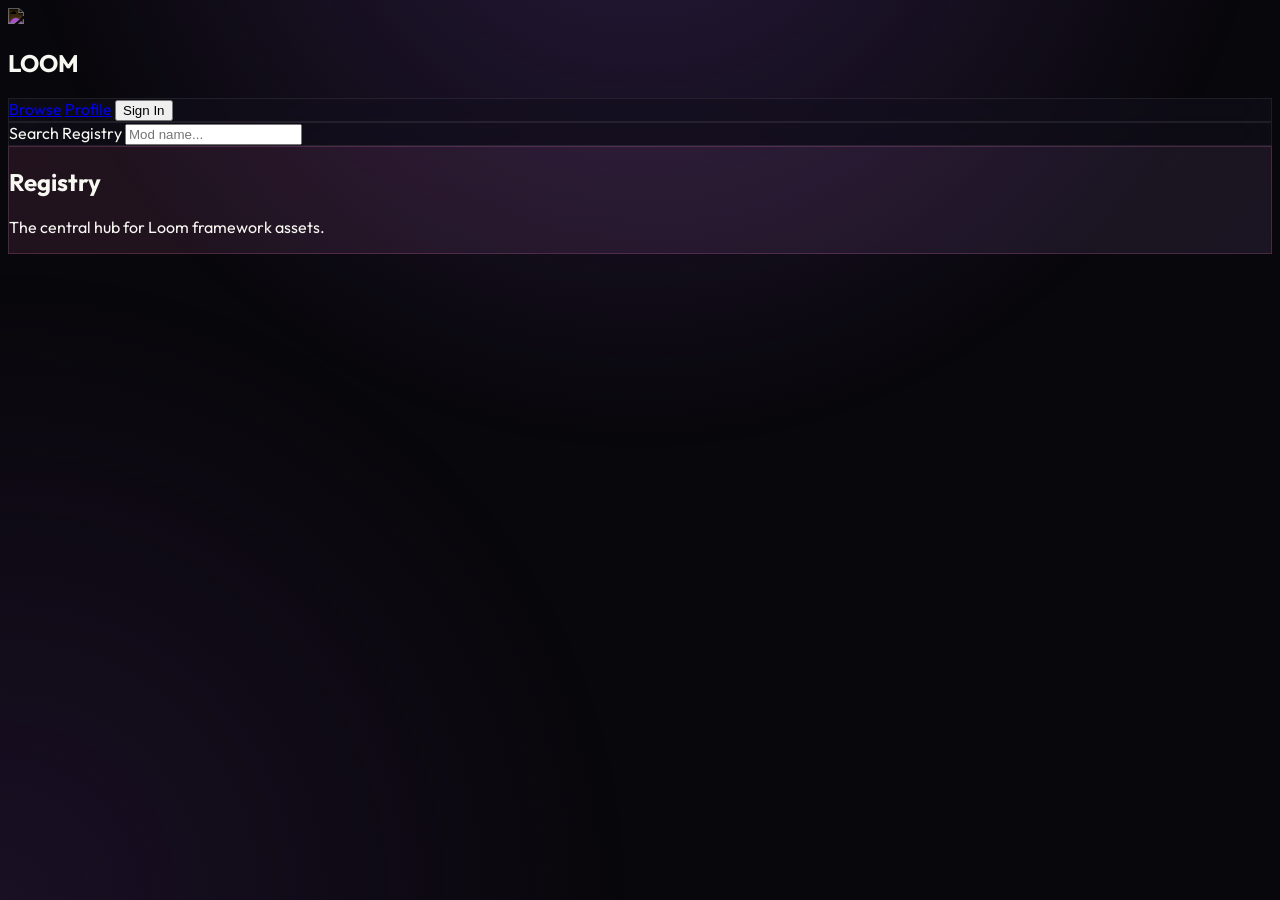
==== index.html @ d866e9ec "Add files via upload" ====
<!DOCTYPE html>
<html lang="en">
<head>
    <meta charset="UTF-8">
    <meta name="viewport" content="width=device-width, initial-scale=1.0">
    <title>Loom | Ultra Registry</title>
    <script src="https://cdn.tailwindcss.com"></script>
    <link rel="stylesheet" href="https://cdnjs.cloudflare.com/ajax/libs/font-awesome/6.4.0/css/all.min.css">
    <link href="https://fonts.googleapis.com/css2?family=Outfit:wght@300;400;600;800&display=swap" rel="stylesheet">
    <style>
        :root { --bg: #08070b; --surface: #121019; --accent: #ff79c6; }
        body { background-color: var(--bg); color: #f8f8f2; font-family: 'Outfit', sans-serif; }
        .mesh-bg { position: fixed; inset: 0; background: radial-gradient(circle at 50% -20%, #2a1b3d 0%, transparent 50%), radial-gradient(circle at 0% 100%, #1a1025 0%, transparent 40%); z-index: -1; }
        .ultra-glass { background: rgba(18, 16, 25, 0.6); backdrop-filter: blur(20px) saturate(180%); border: 1px solid rgba(255, 255, 255, 0.08); }
        .hero-gradient { background: linear-gradient(135deg, rgba(255, 121, 198, 0.1) 0%, rgba(189, 147, 249, 0.1) 100%); border: 1px solid rgba(255, 121, 198, 0.2); }
        .mod-card-ultra { background: var(--surface); border-radius: 24px; transition: 0.4s cubic-bezier(0.175, 0.885, 0.32, 1.275); border: 1px solid rgba(255, 255, 255, 0.05); }
        .mod-card-ultra:hover { transform: translateY(-8px); border-color: var(--accent); box-shadow: 0 20px 40px rgba(0,0,0,0.4), 0 0 20px rgba(255, 121, 198, 0.1); }
        #auth-overlay { display: none; position: fixed; inset: 0; background: rgba(0,0,0,0.8); z-index: 1000; align-items: center; justify-content: center; backdrop-filter: blur(8px); }
    </style>
</head>
<body class="p-8">
    <div class="mesh-bg"></div>

    <div id="auth-overlay">
        <div class="ultra-glass p-10 rounded-[40px] w-full max-w-md border border-white/10">
            <h2 id="auth-title" class="text-3xl font-black mb-6 tracking-tighter uppercase">Loom Sign In</h2>
            <div class="space-y-4">
                <div id="signup-only-fields" style="display: none;">
                    <input type="text" id="auth-user" placeholder="Unique Username" class="w-full bg-black/40 border border-white/10 rounded-2xl py-4 px-6 text-sm mb-4">
                    <div class="flex gap-2 mb-4">
                        <button onclick="window.currentRole='Consumer'" class="flex-1 py-3 rounded-xl text-[10px] font-black uppercase border border-white/10">Consumer</button>
                        <button onclick="window.currentRole='Creator'" class="flex-1 py-3 rounded-xl text-[10px] font-black uppercase border border-white/10">Creator</button>
                    </div>
                </div>
                <input type="email" id="auth-email" placeholder="Email" class="w-full bg-black/40 border border-white/10 rounded-2xl py-4 px-6 text-sm">
                <input type="password" id="auth-pass" placeholder="Password" class="w-full bg-black/40 border border-white/10 rounded-2xl py-4 px-6 text-sm">
                <button id="auth-submit" class="w-full bg-white text-black font-black py-4 rounded-2xl hover:bg-pink-400 transition uppercase">Continue</button>
            </div>
            <button id="auth-toggle" class="text-[10px] font-black text-pink-500 uppercase mt-4">Create Account</button>
        </div>
    </div>

    <div class="max-w-[1600px] mx-auto">
        <nav class="flex justify-between items-center mb-12">
            <div class="flex items-center gap-4">
                <div class="w-12 h-12 bg-white rounded-2xl flex items-center justify-center rotate-3"><img src="https://geode-sdk.org/logo.png" class="w-8 h-8" style="filter: invert(1);"></div>
                <h1 class="text-3xl font-black tracking-tighter uppercase">LOOM</h1>
            </div>
            <div class="ultra-glass rounded-full px-6 py-3 flex items-center gap-6 border border-white/10">
                <a href="index.html" class="text-xs font-black hover:text-pink-400 uppercase">Browse</a>
                <a href="profile.html" id="profile-link" class="hidden text-xs font-black hover:text-pink-400 uppercase">Profile</a>
                <button onclick="openAuth()" id="signin-btn" class="bg-white text-black px-5 py-1.5 rounded-full text-xs font-black uppercase">Sign In</button>
            </div>
        </nav>

        <div class="grid grid-cols-1 lg:grid-cols-[320px_1fr] gap-10">
            <aside class="space-y-8">
                <div class="ultra-glass rounded-[32px] p-8">
                    <label class="text-[10px] font-black text-gray-500 mb-2 block uppercase tracking-widest">Search Registry</label>
                    <input type="text" id="search-input" placeholder="Mod name..." class="w-full bg-black/40 border border-white/10 rounded-2xl py-4 px-4 text-sm text-white">
                </div>
            </aside>

            <main class="space-y-8">
                <div class="hero-gradient rounded-[40px] p-10 border border-white/10">
                    <h2 class="text-5xl font-black mb-2 tracking-tighter uppercase">Registry</h2>
                    <p class="text-gray-400">The central hub for Loom framework assets.</p>
                </div>
                <div id="assets-grid" class="grid grid-cols-1 xl:grid-cols-2 gap-6"></div>
            </main>
        </div>
    </div>

    <script type="module">
        import { initializeApp } from "https://www.gstatic.com/firebasejs/10.8.0/firebase-app.js";
        import { getAuth, signInWithEmailAndPassword, createUserWithEmailAndPassword, onAuthStateChanged, signOut, updateProfile } from "https://www.gstatic.com/firebasejs/10.8.0/firebase-auth.js";
        import { getFirestore, doc, getDoc, setDoc, collection, query, orderBy, onSnapshot, deleteDoc } from "https://www.gstatic.com/firebasejs/10.8.0/firebase-firestore.js";

        // At the top of your script tag, inside the module:
window.openAuth = () => {
    console.log("Attempting to open modal...");
    const overlay = document.getElementById('auth-overlay');
    if (overlay) {
        overlay.style.display = 'flex';
    } else {
        console.error("Could not find auth-overlay element!");
    }
};
        const firebaseConfig = { 
    apiKey: "AIzaSyClmE36o3vkujTdpSS84gBf-0DQIVlWrPQ", 
    authDomain: "loom-ef2c8.firebaseapp.com", projectId: "loom-ef2c8", storageBucket: "loom-ef2c8.firebasestorage.app", messagingSenderId: "774949013487", appId: "1:774949013487:web:cf464b6b9db7d93cd7981a" };
        const app = initializeApp(firebaseConfig);
        const auth = getAuth(app);
        const db = getFirestore(app);

        // UI Handlers
        onAuthStateChanged(auth, (user) => {
            if (user) {
                document.getElementById('signin-btn').style.display = 'none';
                document.getElementById('profile-link').classList.remove('hidden');
            }
        });

        document.getElementById('signin-btn').onclick = () => document.getElementById('auth-overlay').style.display = 'flex';

        // Load Assets
        const assetsGrid = document.getElementById('assets-grid');
        onSnapshot(query(collection(db, "assets"), orderBy("createdAt", "desc")), (snap) => {
            assetsGrid.innerHTML = '';
            snap.forEach((d) => {
                const a = d.data();
                const isOwner = auth.currentUser && (a.creatorId === auth.currentUser.uid);
                assetsGrid.innerHTML += `
                    <div class="mod-card-ultra p-6 flex flex-col h-full cursor-pointer" onclick="location.href='asset.html?id=${d.id}'">
                        <div class="flex justify-between items-start mb-6">
                            <div class="w-16 h-16 bg-gradient-to-br from-pink-500 to-indigo-600 rounded-2xl flex items-center justify-center"><i class="fas fa-cube text-2xl text-white"></i></div>
                            <div class="text-right">
                                <span class="block text-xs font-mono text-pink-400 font-bold uppercase">${a.version}</span>
                                <span class="text-[8px] text-gray-600 font-black uppercase tracking-tighter">${a.tag}</span>
                            </div>
                        </div>
                        <h3 class="text-xl font-extrabold mb-2 uppercase">${a.name}</h3>
                        <p class="text-sm text-gray-400 flex-grow italic line-clamp-2">${a.description}</p>
                        <div class="mt-8 pt-6 border-t border-white/5 flex justify-between items-center">
                            <span class="text-[10px] font-black text-gray-500 hover:text-pink-400 transition uppercase cursor-pointer" 
                                  onclick="event.stopPropagation(); location.href='profile.html?id=${a.creatorId}'">
                                By ${a.creatorName}
                            </span>
                            <div class="flex items-center gap-3">
                                <span class="text-[9px] text-gray-700 font-bold"><i class="fas fa-download mr-1"></i>${a.downloads || 0}</span>
                                ${isOwner ? `<button onclick="event.stopPropagation(); window.deleteAsset('${d.id}')" class="text-red-500 text-xs"><i class="fas fa-trash"></i></button>` : ''}
                            </div>
                        </div>
                    </div>`;
            });
        });

        window.deleteAsset = async (id) => { if(confirm("Delete asset?")) await deleteDoc(doc(db, "assets", id)); };
    </script>
</body>
</html>
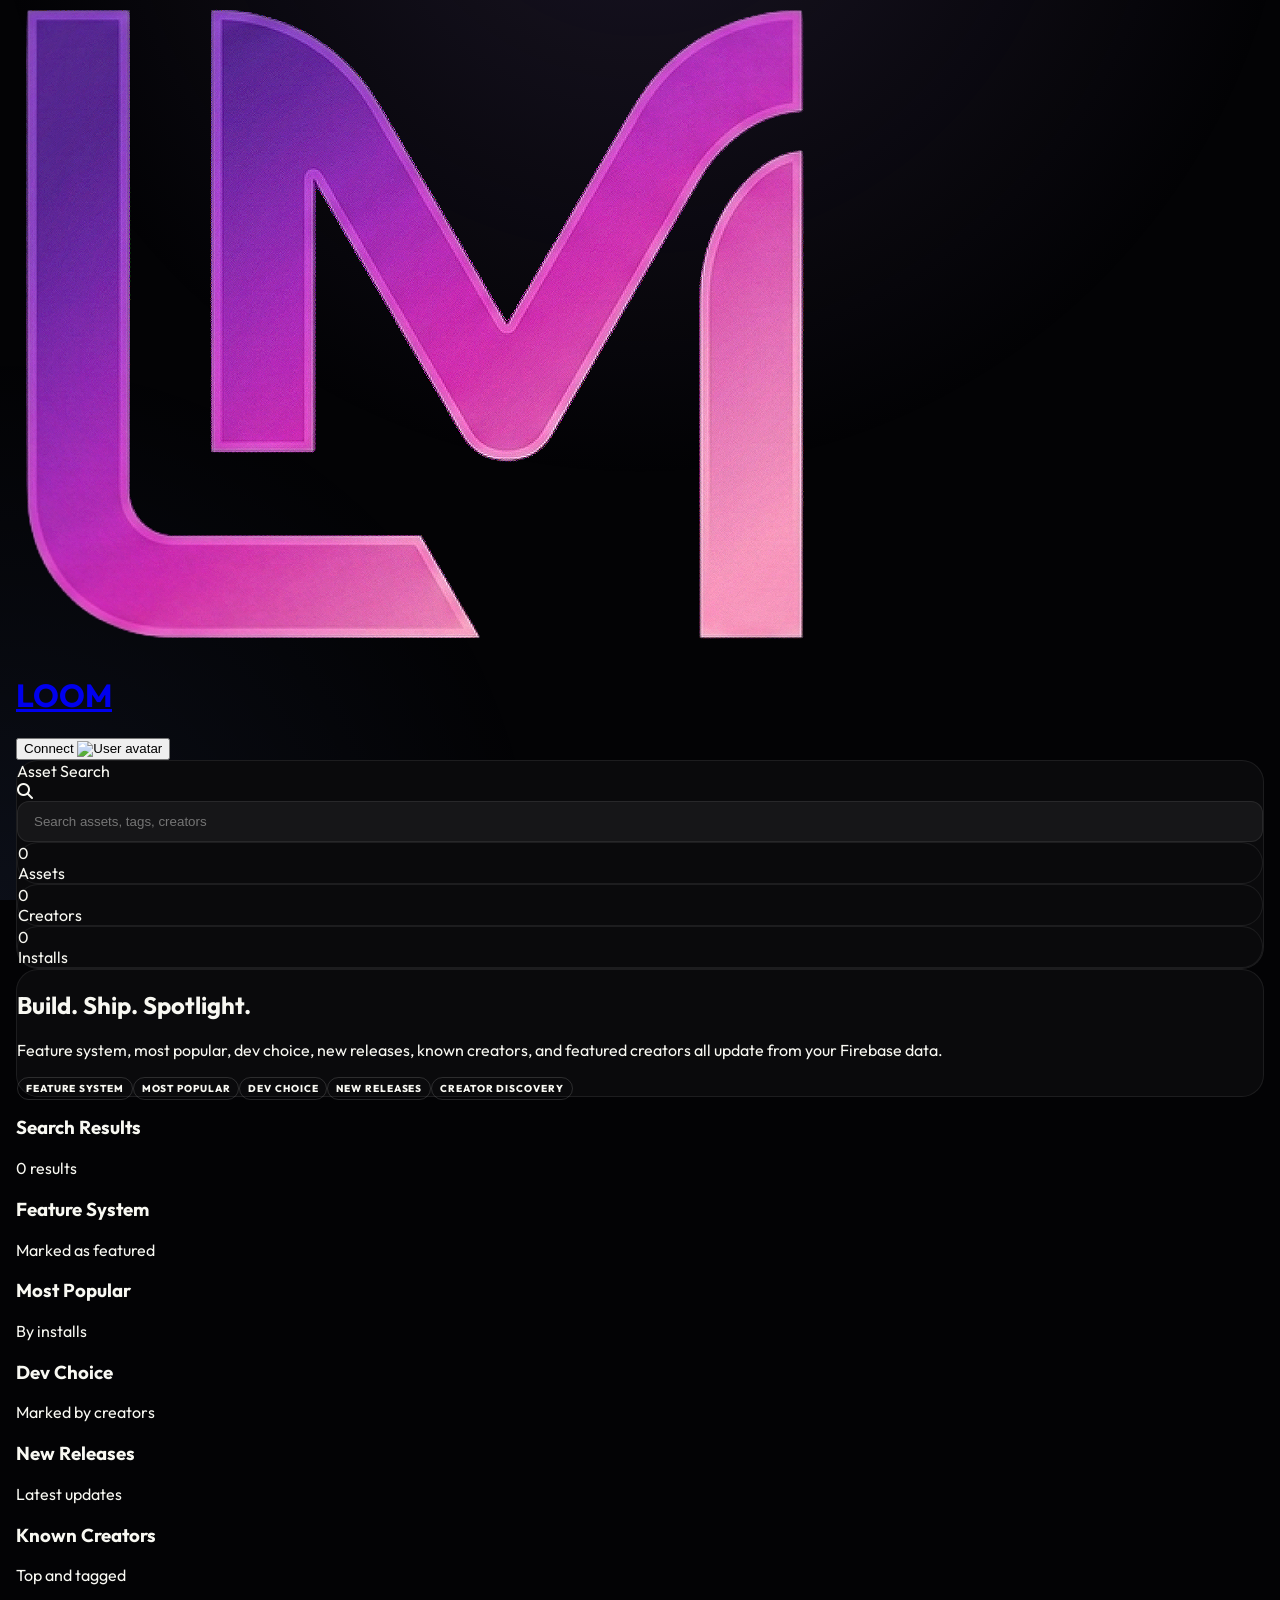
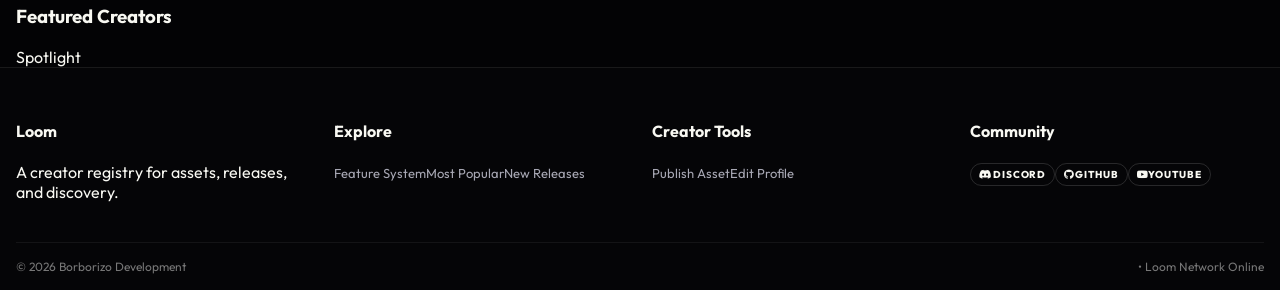
==== commit 4728ba60: "Add files via upload" ====
--- a/index.html
+++ b/index.html
@@ -8,134 +8,843 @@
     <link rel="stylesheet" href="https://cdnjs.cloudflare.com/ajax/libs/font-awesome/6.4.0/css/all.min.css">
     <link href="https://fonts.googleapis.com/css2?family=Outfit:wght@300;400;600;800&display=swap" rel="stylesheet">
     <style>
-        :root { --bg: #08070b; --surface: #121019; --accent: #ff79c6; }
-        body { background-color: var(--bg); color: #f8f8f2; font-family: 'Outfit', sans-serif; }
-        .mesh-bg { position: fixed; inset: 0; background: radial-gradient(circle at 50% -20%, #2a1b3d 0%, transparent 50%), radial-gradient(circle at 0% 100%, #1a1025 0%, transparent 40%); z-index: -1; }
-        .ultra-glass { background: rgba(18, 16, 25, 0.6); backdrop-filter: blur(20px) saturate(180%); border: 1px solid rgba(255, 255, 255, 0.08); }
-        .hero-gradient { background: linear-gradient(135deg, rgba(255, 121, 198, 0.1) 0%, rgba(189, 147, 249, 0.1) 100%); border: 1px solid rgba(255, 121, 198, 0.2); }
-        .mod-card-ultra { background: var(--surface); border-radius: 24px; transition: 0.4s cubic-bezier(0.175, 0.885, 0.32, 1.275); border: 1px solid rgba(255, 255, 255, 0.05); }
-        .mod-card-ultra:hover { transform: translateY(-8px); border-color: var(--accent); box-shadow: 0 20px 40px rgba(0,0,0,0.4), 0 0 20px rgba(255, 121, 198, 0.1); }
-        #auth-overlay { display: none; position: fixed; inset: 0; background: rgba(0,0,0,0.8); z-index: 1000; align-items: center; justify-content: center; backdrop-filter: blur(8px); }
+        :root { --bg:#030305; --surface:#0a0a0c; --border:rgba(255,255,255,.08); --accent:#ff79c6; }
+        * { box-sizing:border-box; }
+        body { margin:0; background:var(--bg); color:#f8f8f2; font-family:"Outfit",sans-serif; min-height:100vh; display:flex; flex-direction:column; }
+        .mesh-bg { position:fixed; inset:0; background:radial-gradient(circle at 50% -20%, #1a1525 0%, transparent 52%), radial-gradient(circle at 0% 100%, rgba(122,162,255,.08) 0%, transparent 35%); z-index:-1; }
+        .site-wrap { width:min(1600px, calc(100% - 2rem)); margin:0 auto; }
+        .surface { border:1px solid var(--border); border-radius:22px; background:var(--surface); }
+        .chip { border:1px solid rgba(255,255,255,.14); border-radius:999px; padding:4px 8px; font-size:10px; font-weight:800; text-transform:uppercase; letter-spacing:.09em; }
+        .asset-card { border:1px solid var(--border); border-radius:20px; background:var(--surface); transition:.25s; }
+        .asset-card:hover { transform:translateY(-4px); border-color:rgba(255,121,198,.35); }
+        .creator-card { border:1px solid var(--border); border-radius:20px; background:linear-gradient(160deg, rgba(255,255,255,.03), rgba(255,121,198,.04)); transition:.2s; }
+        .creator-card:hover { border-color:rgba(255,121,198,.35); }
+        .field { width:100%; background:rgba(255,255,255,.05); border:1px solid var(--border); color:white; padding:.75rem 1rem; border-radius:12px; outline:none; }
+        .field:focus { border-color:var(--accent); }
+        .menu-dropdown { display:block; position:absolute; top:calc(100% + .75rem); right:0; width:320px; background:rgba(10,12,20,.95); backdrop-filter:blur(18px); border:1px solid var(--border); border-radius:20px; overflow:hidden; box-shadow:0 20px 40px rgba(0,0,0,.6); transform:translateY(-10px); opacity:0; pointer-events:none; transition:.2s; z-index:50; }
+        .menu-dropdown.active { transform:translateY(0); opacity:1; pointer-events:auto; }
+        .profile-banner { height:90px; background:linear-gradient(135deg, #ff79c6, #7aa2ff); background-size:cover; background-position:center; position:relative; }
+        .profile-avatar { width:70px; height:70px; border-radius:50%; border:4px solid #050507; position:absolute; bottom:-35px; left:20px; object-fit:cover; }
+        #auth-modal { display:none; position:fixed; inset:0; background:rgba(0,0,0,.8); backdrop-filter:blur(10px); z-index:1000; align-items:center; justify-content:center; padding:1rem; }
+        #auth-modal.open { display:flex; }
+        .auth-card { background:#0a0a0c; border:1px solid var(--border); width:100%; max-width:400px; border-radius:26px; padding:2rem; position:relative; }
+        .site-footer { margin-top:auto; border-top:1px solid rgba(255,255,255,.08); background:#050507; }
+        .footer-grid { width:min(1600px, calc(100% - 2rem)); margin:0 auto; padding:2rem 0 1.5rem; display:grid; grid-template-columns:repeat(auto-fit,minmax(220px,1fr)); gap:1.5rem; }
+        .footer-bottom { width:min(1600px, calc(100% - 2rem)); margin:0 auto; padding:1rem 0; border-top:1px solid rgba(255,255,255,.06); display:flex; gap:.75rem; flex-wrap:wrap; justify-content:space-between; font-size:12px; color:#777; }
+        .footer-link { color:#a7a7b3; text-decoration:none; font-size:13px; }
+        .footer-link:hover { color:#fff; }
     </style>
 </head>
-<body class="p-8">
+<body>
     <div class="mesh-bg"></div>
 
-    <div id="auth-overlay">
-        <div class="ultra-glass p-10 rounded-[40px] w-full max-w-md border border-white/10">
-            <h2 id="auth-title" class="text-3xl font-black mb-6 tracking-tighter uppercase">Loom Sign In</h2>
+    <div id="auth-modal" aria-hidden="true">
+        <div class="auth-card">
+            <button id="auth-close" class="absolute top-6 right-6 text-gray-500 hover:text-white" type="button"><i class="fas fa-times"></i></button>
+            <h2 id="auth-title" class="text-2xl font-black italic mb-2">WELCOME BACK</h2>
+            <p id="auth-subtitle" class="text-gray-400 text-sm mb-8">Enter your details to access Loom.</p>
             <div class="space-y-4">
-                <div id="signup-only-fields" style="display: none;">
-                    <input type="text" id="auth-user" placeholder="Unique Username" class="w-full bg-black/40 border border-white/10 rounded-2xl py-4 px-6 text-sm mb-4">
-                    <div class="flex gap-2 mb-4">
-                        <button onclick="window.currentRole='Consumer'" class="flex-1 py-3 rounded-xl text-[10px] font-black uppercase border border-white/10">Consumer</button>
-                        <button onclick="window.currentRole='Creator'" class="flex-1 py-3 rounded-xl text-[10px] font-black uppercase border border-white/10">Creator</button>
-                    </div>
-                </div>
-                <input type="email" id="auth-email" placeholder="Email" class="w-full bg-black/40 border border-white/10 rounded-2xl py-4 px-6 text-sm">
-                <input type="password" id="auth-pass" placeholder="Password" class="w-full bg-black/40 border border-white/10 rounded-2xl py-4 px-6 text-sm">
-                <button id="auth-submit" class="w-full bg-white text-black font-black py-4 rounded-2xl hover:bg-pink-400 transition uppercase">Continue</button>
+                <input type="email" id="auth-email" class="field" placeholder="Email Address" autocomplete="email">
+                <div id="auth-username-wrap" class="hidden"><input type="text" id="auth-username" class="field" placeholder="Username (letters, numbers, . _ -)"></div>
+                <input type="password" id="auth-pass" class="field" placeholder="Password" autocomplete="current-password">
+                <button id="auth-submit" class="w-full bg-white text-black font-bold py-3 rounded-xl hover:bg-pink-500 hover:text-white transition-all" type="button">Sign In</button>
+                <p class="text-center text-xs text-gray-500 mt-4"><span id="auth-switch-text">Don't have an account?</span> <button id="auth-switch-btn" class="text-pink-500 font-bold ml-1" type="button">Sign Up</button></p>
             </div>
-            <button id="auth-toggle" class="text-[10px] font-black text-pink-500 uppercase mt-4">Create Account</button>
         </div>
     </div>
 
-    <div class="max-w-[1600px] mx-auto">
-        <nav class="flex justify-between items-center mb-12">
-            <div class="flex items-center gap-4">
-                <div class="w-12 h-12 bg-white rounded-2xl flex items-center justify-center rotate-3"><img src="https://geode-sdk.org/logo.png" class="w-8 h-8" style="filter: invert(1);"></div>
-                <h1 class="text-3xl font-black tracking-tighter uppercase">LOOM</h1>
+    <header class="site-wrap py-6 flex justify-between items-center gap-4 relative">
+        <a href="index.html" class="inline-flex items-center gap-4 text-inherit no-underline">
+            <img src="logo.png" class="w-8 h-8 object-contain" alt="Loom">
+            <h1 class="text-xl font-extrabold tracking-tighter uppercase italic">LOOM</h1>
+        </a>
+        <div class="relative">
+            <button id="user-trigger" class="bg-white/5 border border-white/10 rounded-full px-4 py-1.5 inline-flex items-center gap-3">
+                <span id="nav-user-name" class="text-sm font-bold">Connect</span>
+                <img id="nav-avatar" src="https://api.dicebear.com/7.x/identicon/svg?seed=guest" class="w-9 h-9 rounded-full border border-white/10 object-cover" alt="User avatar">
+            </button>
+            <div id="user-menu" class="menu-dropdown">
+                <div id="menu-banner" class="profile-banner"><img id="menu-avatar" src="https://api.dicebear.com/7.x/identicon/svg?seed=guest" class="profile-avatar" alt="Menu avatar"></div>
+                <div class="pt-10 px-5 pb-4 border-b border-white/5">
+                    <h4 id="menu-username" class="text-lg font-black lowercase">guest</h4>
+                    <p id="menu-email" class="text-xs text-gray-400">Login Required</p>
+                </div>
+                <div>
+                    <a class="block px-4 py-3 hover:bg-white/5" href="profile.html"><i class="fas fa-user-edit text-blue-400 mr-2"></i>Edit Profile</a>
+                    <a class="block px-4 py-3 hover:bg-white/5" href="upload.html"><i class="fas fa-upload text-pink-400 mr-2"></i>Publish Asset</a>
+                    <button class="block w-full text-left px-4 py-3 hover:bg-white/5" id="logout-btn" type="button"><i class="fas fa-sign-out-alt text-red-500 mr-2"></i><span class="text-red-500">Sign Out</span></button>
+                </div>
             </div>
-            <div class="ultra-glass rounded-full px-6 py-3 flex items-center gap-6 border border-white/10">
-                <a href="index.html" class="text-xs font-black hover:text-pink-400 uppercase">Browse</a>
-                <a href="profile.html" id="profile-link" class="hidden text-xs font-black hover:text-pink-400 uppercase">Profile</a>
-                <button onclick="openAuth()" id="signin-btn" class="bg-white text-black px-5 py-1.5 rounded-full text-xs font-black uppercase">Sign In</button>
-            </div>
-        </nav>
-
-        <div class="grid grid-cols-1 lg:grid-cols-[320px_1fr] gap-10">
-            <aside class="space-y-8">
-                <div class="ultra-glass rounded-[32px] p-8">
-                    <label class="text-[10px] font-black text-gray-500 mb-2 block uppercase tracking-widest">Search Registry</label>
-                    <input type="text" id="search-input" placeholder="Mod name..." class="w-full bg-black/40 border border-white/10 rounded-2xl py-4 px-4 text-sm text-white">
+        </div>
+    </header>
+
+    <main class="site-wrap pb-12 space-y-8">
+        <section class="grid grid-cols-1 xl:grid-cols-[320px_1fr] gap-6">
+            <aside class="surface p-4 space-y-4 h-fit">
+                <label for="search-input" class="text-xs uppercase tracking-[0.2em] text-gray-500 font-black">Asset Search</label>
+                <div class="relative">
+                    <i class="fas fa-search absolute left-4 top-1/2 -translate-y-1/2 text-gray-500 text-xs"></i>
+                    <input id="search-input" class="field pl-10" placeholder="Search assets, tags, creators">
+                </div>
+                <div class="grid grid-cols-3 gap-2">
+                    <div class="surface p-2 text-center"><div id="metric-assets" class="text-lg font-black">0</div><div class="text-[9px] uppercase text-gray-500 font-bold">Assets</div></div>
+                    <div class="surface p-2 text-center"><div id="metric-creators" class="text-lg font-black">0</div><div class="text-[9px] uppercase text-gray-500 font-bold">Creators</div></div>
+                    <div class="surface p-2 text-center"><div id="metric-downloads" class="text-lg font-black">0</div><div class="text-[9px] uppercase text-gray-500 font-bold">Installs</div></div>
                 </div>
             </aside>
-
-            <main class="space-y-8">
-                <div class="hero-gradient rounded-[40px] p-10 border border-white/10">
-                    <h2 class="text-5xl font-black mb-2 tracking-tighter uppercase">Registry</h2>
-                    <p class="text-gray-400">The central hub for Loom framework assets.</p>
+            <article class="surface p-8 border-pink-500/20 bg-gradient-to-br from-pink-500/10 to-transparent rounded-[28px]">
+                <h2 class="text-4xl md:text-6xl font-black italic mb-3">Build. Ship. Spotlight.</h2>
+                <p class="text-gray-300 max-w-3xl">Feature system, most popular, dev choice, new releases, known creators, and featured creators all update from your Firebase data.</p>
+                <div class="flex flex-wrap gap-2 mt-4">
+                    <span class="chip">Feature System</span><span class="chip">Most Popular</span><span class="chip">Dev Choice</span><span class="chip">New Releases</span><span class="chip">Creator Discovery</span>
                 </div>
-                <div id="assets-grid" class="grid grid-cols-1 xl:grid-cols-2 gap-6"></div>
-            </main>
+            </article>
+        </section>
+
+        <section id="search-section" class="hidden">
+            <div class="flex items-center justify-between mb-3">
+                <h3 class="text-lg md:text-xl font-black uppercase tracking-[0.14em]">Search Results</h3>
+                <span id="search-count" class="text-xs text-gray-500 uppercase tracking-[0.12em]">0 results</span>
+            </div>
+            <div id="search-grid" class="grid grid-cols-1 md:grid-cols-2 xl:grid-cols-3 gap-5"></div>
+        </section>
+
+        <div id="curated-wrap" class="space-y-8">
+            <section><div class="flex items-center justify-between mb-3"><h3 class="text-lg md:text-xl font-black uppercase tracking-[0.14em]">Feature System</h3><span class="text-xs text-gray-500 uppercase">Marked as featured</span></div><div id="featured-grid" class="grid grid-cols-1 md:grid-cols-2 xl:grid-cols-3 gap-5"></div></section>
+            <section><div class="flex items-center justify-between mb-3"><h3 class="text-lg md:text-xl font-black uppercase tracking-[0.14em]">Most Popular</h3><span class="text-xs text-gray-500 uppercase">By installs</span></div><div id="popular-grid" class="grid grid-cols-1 md:grid-cols-2 xl:grid-cols-3 gap-5"></div></section>
+            <section><div class="flex items-center justify-between mb-3"><h3 class="text-lg md:text-xl font-black uppercase tracking-[0.14em]">Dev Choice</h3><span class="text-xs text-gray-500 uppercase">Marked by creators</span></div><div id="devchoice-grid" class="grid grid-cols-1 md:grid-cols-2 xl:grid-cols-3 gap-5"></div></section>
+            <section><div class="flex items-center justify-between mb-3"><h3 class="text-lg md:text-xl font-black uppercase tracking-[0.14em]">New Releases</h3><span class="text-xs text-gray-500 uppercase">Latest updates</span></div><div id="newrelease-grid" class="grid grid-cols-1 md:grid-cols-2 xl:grid-cols-3 gap-5"></div></section>
+            <section class="grid grid-cols-1 xl:grid-cols-2 gap-6">
+                <article><div class="flex items-center justify-between mb-3"><h3 class="text-lg md:text-xl font-black uppercase tracking-[0.14em]">Known Creators</h3><span class="text-xs text-gray-500 uppercase">Top and tagged</span></div><div id="known-creators-grid" class="grid grid-cols-1 md:grid-cols-2 gap-4"></div></article>
+                <article><div class="flex items-center justify-between mb-3"><h3 class="text-lg md:text-xl font-black uppercase tracking-[0.14em]">Featured Creators</h3><span class="text-xs text-gray-500 uppercase">Spotlight</span></div><div id="featured-creators-grid" class="grid grid-cols-1 md:grid-cols-2 gap-4"></div></article>
+            </section>
         </div>
-    </div>
+    </main>
+
+    <footer class="site-footer">
+        <div class="footer-grid">
+            <article><h4 class="font-black uppercase tracking-[0.12em] text-sm">Loom</h4><p class="text-sm text-gray-400 mt-3">A creator registry for assets, releases, and discovery.</p></article>
+            <article><h4 class="font-black uppercase tracking-[0.12em] text-sm">Explore</h4><div class="mt-3 space-y-2"><a class="footer-link" href="#featured-grid">Feature System</a><a class="footer-link" href="#popular-grid">Most Popular</a><a class="footer-link" href="#newrelease-grid">New Releases</a></div></article>
+            <article><h4 class="font-black uppercase tracking-[0.12em] text-sm">Creator Tools</h4><div class="mt-3 space-y-2"><a class="footer-link" href="upload.html">Publish Asset</a><a class="footer-link" href="profile.html">Edit Profile</a></div></article>
+            <article><h4 class="font-black uppercase tracking-[0.12em] text-sm">Community</h4><div class="mt-3 flex flex-wrap gap-2"><span class="chip"><i class="fa-brands fa-discord mr-1"></i>Discord</span><span class="chip"><i class="fa-brands fa-github mr-1"></i>GitHub</span><span class="chip"><i class="fa-brands fa-youtube mr-1"></i>YouTube</span></div></article>
+        </div>
+        <div class="footer-bottom"><span>&copy; 2026 Borborizo Development</span><span>&bull; Loom Network Online</span></div>
+    </footer>
 
     <script type="module">
         import { initializeApp } from "https://www.gstatic.com/firebasejs/10.8.0/firebase-app.js";
-        import { getAuth, signInWithEmailAndPassword, createUserWithEmailAndPassword, onAuthStateChanged, signOut, updateProfile } from "https://www.gstatic.com/firebasejs/10.8.0/firebase-auth.js";
-        import { getFirestore, doc, getDoc, setDoc, collection, query, orderBy, onSnapshot, deleteDoc } from "https://www.gstatic.com/firebasejs/10.8.0/firebase-firestore.js";
-
-        // At the top of your script tag, inside the module:
-window.openAuth = () => {
-    console.log("Attempting to open modal...");
-    const overlay = document.getElementById('auth-overlay');
-    if (overlay) {
-        overlay.style.display = 'flex';
-    } else {
-        console.error("Could not find auth-overlay element!");
-    }
-};
-        const firebaseConfig = { 
-    apiKey: "AIzaSyClmE36o3vkujTdpSS84gBf-0DQIVlWrPQ", 
-    authDomain: "loom-ef2c8.firebaseapp.com", projectId: "loom-ef2c8", storageBucket: "loom-ef2c8.firebasestorage.app", messagingSenderId: "774949013487", appId: "1:774949013487:web:cf464b6b9db7d93cd7981a" };
+        import {
+            createUserWithEmailAndPassword,
+            getAuth,
+            onAuthStateChanged,
+            signInWithEmailAndPassword,
+            signOut
+        } from "https://www.gstatic.com/firebasejs/10.8.0/firebase-auth.js";
+        import {
+            collection,
+            doc,
+            getFirestore,
+            getDoc,
+            getDocs,
+            limit,
+            onSnapshot,
+            query,
+            serverTimestamp,
+            setDoc,
+            where
+        } from "https://www.gstatic.com/firebasejs/10.8.0/firebase-firestore.js";
+
+        const firebaseConfig = {
+            apiKey: "AIzaSyClmE36o3vkujTdpSS84gBf-0DQIVlWrPQ",
+            authDomain: "loom-ef2c8.firebaseapp.com",
+            projectId: "loom-ef2c8",
+            storageBucket: "loom-ef2c8.firebasestorage.app",
+            messagingSenderId: "774949013487",
+            appId: "1:774949013487:web:cf464b6b9db7d93cd7981a"
+        };
+
         const app = initializeApp(firebaseConfig);
         const auth = getAuth(app);
         const db = getFirestore(app);
 
-        // UI Handlers
-        onAuthStateChanged(auth, (user) => {
-            if (user) {
-                document.getElementById('signin-btn').style.display = 'none';
-                document.getElementById('profile-link').classList.remove('hidden');
-            }
-        });
-
-        document.getElementById('signin-btn').onclick = () => document.getElementById('auth-overlay').style.display = 'flex';
-
-        // Load Assets
-        const assetsGrid = document.getElementById('assets-grid');
-        onSnapshot(query(collection(db, "assets"), orderBy("createdAt", "desc")), (snap) => {
-            assetsGrid.innerHTML = '';
-            snap.forEach((d) => {
-                const a = d.data();
-                const isOwner = auth.currentUser && (a.creatorId === auth.currentUser.uid);
-                assetsGrid.innerHTML += `
-                    <div class="mod-card-ultra p-6 flex flex-col h-full cursor-pointer" onclick="location.href='asset.html?id=${d.id}'">
-                        <div class="flex justify-between items-start mb-6">
-                            <div class="w-16 h-16 bg-gradient-to-br from-pink-500 to-indigo-600 rounded-2xl flex items-center justify-center"><i class="fas fa-cube text-2xl text-white"></i></div>
-                            <div class="text-right">
-                                <span class="block text-xs font-mono text-pink-400 font-bold uppercase">${a.version}</span>
-                                <span class="text-[8px] text-gray-600 font-black uppercase tracking-tighter">${a.tag}</span>
+        const guestAvatar = "https://api.dicebear.com/7.x/identicon/svg?seed=guest";
+        const guestBanner = "";
+
+        const authModal = document.getElementById("auth-modal");
+        const authCloseBtn = document.getElementById("auth-close");
+        const authTitle = document.getElementById("auth-title");
+        const authSubtitle = document.getElementById("auth-subtitle");
+        const authEmail = document.getElementById("auth-email");
+        const authUsernameWrap = document.getElementById("auth-username-wrap");
+        const authUsername = document.getElementById("auth-username");
+        const authPass = document.getElementById("auth-pass");
+        const authSubmit = document.getElementById("auth-submit");
+        const authSwitchText = document.getElementById("auth-switch-text");
+        const authSwitchBtn = document.getElementById("auth-switch-btn");
+
+        const userTrigger = document.getElementById("user-trigger");
+        const userMenu = document.getElementById("user-menu");
+        const navUserName = document.getElementById("nav-user-name");
+        const navAvatar = document.getElementById("nav-avatar");
+        const menuBanner = document.getElementById("menu-banner");
+        const menuAvatar = document.getElementById("menu-avatar");
+        const menuUsername = document.getElementById("menu-username");
+        const menuEmail = document.getElementById("menu-email");
+        const logoutBtn = document.getElementById("logout-btn");
+
+        const searchInput = document.getElementById("search-input");
+        const searchSection = document.getElementById("search-section");
+        const searchGrid = document.getElementById("search-grid");
+        const searchCount = document.getElementById("search-count");
+        const curatedWrap = document.getElementById("curated-wrap");
+
+        const metricAssets = document.getElementById("metric-assets");
+        const metricCreators = document.getElementById("metric-creators");
+        const metricDownloads = document.getElementById("metric-downloads");
+
+        let authMode = "signin";
+        let activeUser = null;
+        let activeProfile = null;
+        let assets = [];
+        let users = [];
+
+        function escapeHtml(value = "") {
+            return String(value)
+                .replace(/&/g, "&amp;")
+                .replace(/</g, "&lt;")
+                .replace(/>/g, "&gt;")
+                .replace(/"/g, "&quot;")
+                .replace(/'/g, "&#39;");
+        }
+
+        function sanitizeUsername(rawValue = "") {
+            return String(rawValue)
+                .trim()
+                .toLowerCase()
+                .replace(/[^a-z0-9._-]/g, "")
+                .slice(0, 24);
+        }
+
+        function usernameFromEmail(email = "") {
+            return sanitizeUsername(String(email).split("@")[0]) || "user";
+        }
+
+        function validHttpUrl(url = "") {
+            try {
+                const parsed = new URL(url);
+                return parsed.protocol === "http:" || parsed.protocol === "https:";
+            } catch (_) {
+                return false;
+            }
+        }
+
+        function toMillis(value) {
+            if (!value) return 0;
+            if (typeof value.toMillis === "function") return value.toMillis();
+            if (typeof value.seconds === "number") return value.seconds * 1000;
+            if (value instanceof Date) return value.getTime();
+            if (typeof value === "number") return value;
+            return 0;
+        }
+
+        function formatShortDate(millis) {
+            if (!millis) return "n/a";
+            try {
+                return new Date(millis).toLocaleDateString(undefined, {
+                    month: "short",
+                    day: "numeric",
+                    year: "numeric"
+                });
+            } catch (_) {
+                return "n/a";
+            }
+        }
+
+        function normalizeAsset(id, raw = {}) {
+            const creatorName = sanitizeUsername(raw.creatorName || "") || "unknown";
+            const name = String(raw.name || "Untitled");
+            const version = String(raw.version || "v1.0.0");
+            const description = String(raw.description || "");
+            const summary = String(raw.summary || "");
+            const tag = String(raw.tag || "General");
+            const downloads = Number.isFinite(raw.downloads) ? raw.downloads : Number(raw.downloads || 0);
+            const createdMs = toMillis(raw.createdAt);
+            const updatedMs = toMillis(raw.updatedAt) || createdMs;
+            return {
+                id,
+                name,
+                version,
+                description,
+                tag,
+                creatorId: String(raw.creatorId || ""),
+                creatorName,
+                downloads: Number.isFinite(downloads) ? downloads : 0,
+                featured: Boolean(raw.featured),
+                devChoice: Boolean(raw.devChoice),
+                iconUrl: validHttpUrl(raw.iconUrl || "") ? raw.iconUrl : "",
+                videoUrl: validHttpUrl(raw.videoUrl || "") ? raw.videoUrl : "",
+                galleryImages: Array.isArray(raw.galleryImages) ? raw.galleryImages.filter((item) => validHttpUrl(item)) : [],
+                socials: {
+                    website: validHttpUrl(raw.socials?.website || "") ? raw.socials.website : "",
+                    github: validHttpUrl(raw.socials?.github || "") ? raw.socials.github : "",
+                    discord: validHttpUrl(raw.socials?.discord || "") ? raw.socials.discord : "",
+                    docs: validHttpUrl(raw.socials?.docs || "") ? raw.socials.docs : ""
+                },
+                createdMs,
+                updatedMs,
+                searchText: `${name} ${version} ${summary} ${description} ${tag} ${creatorName}`.toLowerCase()
+            };
+        }
+
+        function normalizeUser(id, raw = {}) {
+            const username = sanitizeUsername(raw.username || "") || "user";
+            return {
+                id,
+                username,
+                usernameLower: sanitizeUsername(raw.usernameLower || username) || username,
+                bio: typeof raw.bio === "string" ? raw.bio : "",
+                avatarUrl: validHttpUrl(raw.avatarUrl || "") ? raw.avatarUrl : "",
+                bannerUrl: validHttpUrl(raw.bannerUrl || "") ? raw.bannerUrl : "",
+                role: typeof raw.role === "string" && raw.role.trim() ? raw.role.trim() : "Consumer",
+                isKnownCreator: Boolean(raw.isKnownCreator),
+                isFeaturedCreator: Boolean(raw.isFeaturedCreator),
+                canCurate: Boolean(raw.canCurate),
+                followers: Number.isFinite(raw.followers) ? raw.followers : Number(raw.followers || 0),
+                following: Number.isFinite(raw.following) ? raw.following : Number(raw.following || 0),
+                searchText: `${username} ${raw.bio || ""}`.toLowerCase()
+            };
+        }
+
+        function getUserById(uid = "") {
+            if (!uid) return null;
+            return users.find((user) => user.id === uid) || null;
+        }
+
+        function getCreatorName(asset) {
+            const user = getUserById(asset.creatorId);
+            if (user?.username) return user.username;
+            return asset.creatorName || "unknown";
+        }
+
+        function getCreatorAvatar(asset) {
+            const user = getUserById(asset.creatorId);
+            if (user?.avatarUrl) return user.avatarUrl;
+            const seed = encodeURIComponent(asset.creatorId || getCreatorName(asset));
+            return `https://api.dicebear.com/7.x/identicon/svg?seed=${seed}`;
+        }
+
+        function renderAssetCard(asset) {
+            const icon = asset.iconUrl || "https://api.dicebear.com/7.x/shapes/svg?seed=loom-asset";
+            const creator = getCreatorName(asset);
+            const creatorAvatar = getCreatorAvatar(asset);
+            const pills = [
+                asset.featured ? `<span class="chip border-pink-500/40 text-pink-400">Featured</span>` : "",
+                asset.devChoice ? `<span class="chip border-blue-500/40 text-blue-300">Dev Choice</span>` : ""
+            ].filter(Boolean).join("");
+            return `
+                <a class="asset-card p-5 flex flex-col gap-4 no-underline text-inherit" href="asset.html?id=${encodeURIComponent(asset.id)}">
+                    <div class="flex items-start justify-between gap-4">
+                        <div class="flex items-center gap-3 min-w-0">
+                            <img class="w-14 h-14 rounded-xl object-cover border border-white/10 bg-white/5" src="${escapeHtml(icon)}" alt="Asset icon">
+                            <div class="min-w-0">
+                                <h4 class="text-lg font-black lowercase truncate">${escapeHtml(asset.name)}</h4>
+                                <p class="text-[10px] uppercase tracking-[0.14em] text-gray-500 font-bold">${escapeHtml(asset.version)}</p>
                             </div>
                         </div>
-                        <h3 class="text-xl font-extrabold mb-2 uppercase">${a.name}</h3>
-                        <p class="text-sm text-gray-400 flex-grow italic line-clamp-2">${a.description}</p>
-                        <div class="mt-8 pt-6 border-t border-white/5 flex justify-between items-center">
-                            <span class="text-[10px] font-black text-gray-500 hover:text-pink-400 transition uppercase cursor-pointer" 
-                                  onclick="event.stopPropagation(); location.href='profile.html?id=${a.creatorId}'">
-                                By ${a.creatorName}
-                            </span>
-                            <div class="flex items-center gap-3">
-                                <span class="text-[9px] text-gray-700 font-bold"><i class="fas fa-download mr-1"></i>${a.downloads || 0}</span>
-                                ${isOwner ? `<button onclick="event.stopPropagation(); window.deleteAsset('${d.id}')" class="text-red-500 text-xs"><i class="fas fa-trash"></i></button>` : ''}
-                            </div>
+                        <span class="chip">${escapeHtml(asset.tag)}</span>
+                    </div>
+                    <p class="text-sm text-gray-300 leading-relaxed min-h-[44px]">${escapeHtml(asset.description || "No description provided.")}</p>
+                    <div class="flex flex-wrap gap-2">${pills || `<span class="chip border-white/15 text-gray-400">Community</span>`}</div>
+                    <div class="pt-3 border-t border-white/10 flex items-center justify-between gap-3">
+                        <div class="flex items-center gap-2 min-w-0">
+                            <img class="w-6 h-6 rounded-full border border-white/10 object-cover" src="${escapeHtml(creatorAvatar)}" alt="Creator avatar">
+                            <span class="text-xs text-gray-300 truncate">${escapeHtml(creator)}</span>
                         </div>
-                    </div>`;
+                        <div class="text-right">
+                            <div class="text-xs text-white font-bold">${Number(asset.downloads || 0).toLocaleString()} installs</div>
+                            <div class="text-[10px] text-gray-500 uppercase tracking-wider">${escapeHtml(formatShortDate(asset.updatedMs || asset.createdMs))}</div>
+                        </div>
+                    </div>
+                </a>
+            `;
+        }
+
+        function creatorStats(uid = "") {
+            const owned = assets.filter((asset) => asset.creatorId === uid);
+            const installs = owned.reduce((sum, asset) => sum + Number(asset.downloads || 0), 0);
+            return {
+                assetCount: owned.length,
+                installCount: installs
+            };
+        }
+
+        function renderCreatorCard(user) {
+            const banner = user.bannerUrl;
+            const avatar = user.avatarUrl || `https://api.dicebear.com/7.x/identicon/svg?seed=${encodeURIComponent(user.id || user.username)}`;
+            const stats = creatorStats(user.id);
+            const badges = [
+                user.isKnownCreator ? `<span class="chip border-blue-500/40 text-blue-300">Known Creator</span>` : "",
+                user.isFeaturedCreator ? `<span class="chip border-yellow-500/40 text-yellow-300">Featured</span>` : ""
+            ].filter(Boolean).join("");
+
+            return `
+                <a class="creator-card p-4 no-underline text-inherit block" href="profile.html?id=${encodeURIComponent(user.id)}">
+                    <div class="h-20 rounded-xl overflow-hidden border border-white/10 bg-gradient-to-r from-pink-500/20 to-blue-500/15">
+                        ${banner ? `<img class="w-full h-full object-cover" src="${escapeHtml(banner)}" alt="Creator banner">` : ""}
+                    </div>
+                    <div class="flex items-center gap-3 mt-3">
+                        <img class="w-12 h-12 rounded-full border border-white/10 object-cover" src="${escapeHtml(avatar)}" alt="Creator avatar">
+                        <div class="min-w-0">
+                            <h4 class="text-sm font-black lowercase truncate">${escapeHtml(user.username)}</h4>
+                            <p class="text-[10px] uppercase tracking-[0.13em] text-gray-500 font-bold">${escapeHtml(user.role || "Creator")}</p>
+                        </div>
+                    </div>
+                    <p class="text-xs text-gray-300 mt-3 min-h-[36px]">${escapeHtml((user.bio || "No bio set.").slice(0, 86))}</p>
+                    <div class="mt-3 flex items-center justify-between gap-2 text-[11px] text-gray-400">
+                        <span>${stats.assetCount} assets</span>
+                        <span>${stats.installCount.toLocaleString()} installs</span>
+                    </div>
+                    <div class="mt-3 flex flex-wrap gap-2">${badges || `<span class="chip border-white/15 text-gray-400">Creator</span>`}</div>
+                </a>
+            `;
+        }
+
+        function renderAssetGrid(containerId, items, emptyLabel) {
+            const container = document.getElementById(containerId);
+            if (!container) return;
+            if (!items.length) {
+                container.innerHTML = `<article class="surface p-5 text-sm text-gray-400 border border-white/10">${escapeHtml(emptyLabel)}</article>`;
+                return;
+            }
+            container.innerHTML = items.map((asset) => renderAssetCard(asset)).join("");
+        }
+
+        function renderCreatorGrid(containerId, items, emptyLabel) {
+            const container = document.getElementById(containerId);
+            if (!container) return;
+            if (!items.length) {
+                container.innerHTML = `<article class="surface p-5 text-sm text-gray-400 border border-white/10">${escapeHtml(emptyLabel)}</article>`;
+                return;
+            }
+            container.innerHTML = items.map((user) => renderCreatorCard(user)).join("");
+        }
+
+        function renderMetrics() {
+            const creatorIds = new Set();
+            for (const asset of assets) {
+                if (asset.creatorId) {
+                    creatorIds.add(asset.creatorId);
+                }
+            }
+            for (const user of users) {
+                if (user.id) {
+                    creatorIds.add(user.id);
+                }
+            }
+
+            const installs = assets.reduce((sum, asset) => sum + Number(asset.downloads || 0), 0);
+            metricAssets.innerText = String(assets.length);
+            metricCreators.innerText = String(creatorIds.size);
+            metricDownloads.innerText = installs.toLocaleString();
+        }
+
+        function rankedCreators() {
+            return [...users]
+                .map((user) => {
+                    const stats = creatorStats(user.id);
+                    return {
+                        ...user,
+                        _score: (user.isFeaturedCreator ? 900000 : 0) + (user.isKnownCreator ? 500000 : 0) + stats.assetCount * 2000 + stats.installCount
+                    };
+                })
+                .sort((a, b) => b._score - a._score);
+        }
+
+        function renderCuratedSections() {
+            const featured = assets.filter((asset) => asset.featured).slice(0, 6);
+            const devChoice = assets.filter((asset) => asset.devChoice).slice(0, 6);
+            const popular = [...assets]
+                .sort((a, b) => (b.downloads - a.downloads) || ((b.updatedMs || b.createdMs) - (a.updatedMs || a.createdMs)))
+                .slice(0, 6);
+            const newReleases = [...assets]
+                .sort((a, b) => (b.updatedMs || b.createdMs) - (a.updatedMs || a.createdMs))
+                .slice(0, 6);
+
+            renderAssetGrid("featured-grid", featured, "No featured assets yet.");
+            renderAssetGrid("popular-grid", popular, "No assets available yet.");
+            renderAssetGrid("devchoice-grid", devChoice, "No dev choice assets yet.");
+            renderAssetGrid("newrelease-grid", newReleases, "No release activity yet.");
+
+            const ranked = rankedCreators();
+            const known = ranked.filter((user) => user.isKnownCreator).slice(0, 6);
+            const featuredCreators = ranked.filter((user) => user.isFeaturedCreator).slice(0, 6);
+
+            if (!known.length) {
+                known.push(...ranked.slice(0, 4));
+            }
+            if (!featuredCreators.length) {
+                featuredCreators.push(...ranked.slice(0, 4));
+            }
+
+            renderCreatorGrid("known-creators-grid", known.slice(0, 6), "No known creators marked yet.");
+            renderCreatorGrid("featured-creators-grid", featuredCreators.slice(0, 6), "No featured creators marked yet.");
+        }
+
+        function computeSearchScore(asset, queryText, matchedCreatorIds) {
+            let score = 0;
+            if (asset.name.toLowerCase().includes(queryText)) score += 8;
+            if (asset.tag.toLowerCase().includes(queryText)) score += 4;
+            if (asset.description.toLowerCase().includes(queryText)) score += 2;
+            if (asset.creatorName.toLowerCase().includes(queryText)) score += 3;
+            if (matchedCreatorIds.has(asset.creatorId)) score += 6;
+            return score;
+        }
+
+        function renderSearchResults() {
+            const queryText = searchInput.value.trim().toLowerCase();
+            if (!queryText) {
+                searchSection.classList.add("hidden");
+                curatedWrap.classList.remove("hidden");
+                return;
+            }
+
+            const matchedCreatorIds = new Set(
+                users.filter((user) => user.searchText.includes(queryText)).map((user) => user.id)
+            );
+
+            const scored = assets
+                .map((asset) => ({ asset, score: computeSearchScore(asset, queryText, matchedCreatorIds) }))
+                .filter((entry) => entry.score > 0)
+                .sort((a, b) => b.score - a.score || b.asset.downloads - a.asset.downloads)
+                .slice(0, 24)
+                .map((entry) => entry.asset);
+
+            curatedWrap.classList.add("hidden");
+            searchSection.classList.remove("hidden");
+            searchCount.innerText = `${scored.length} result${scored.length === 1 ? "" : "s"}`;
+            searchGrid.innerHTML = scored.length
+                ? scored.map((asset) => renderAssetCard(asset)).join("")
+                : `<article class="surface p-5 text-sm text-gray-400 border border-white/10">No assets matched your search.</article>`;
+        }
+
+        function setMenuBanner(url) {
+            if (validHttpUrl(url)) {
+                menuBanner.style.backgroundImage = `url("${url}")`;
+                menuBanner.style.backgroundSize = "cover";
+                menuBanner.style.backgroundPosition = "center";
+                return;
+            }
+            menuBanner.style.backgroundImage = "";
+            menuBanner.style.backgroundSize = "";
+            menuBanner.style.backgroundPosition = "";
+        }
+
+        function renderGuestNav() {
+            navUserName.innerText = "Connect";
+            navAvatar.src = guestAvatar;
+            menuAvatar.src = guestAvatar;
+            menuUsername.innerText = "guest";
+            menuEmail.innerText = "Login Required";
+            setMenuBanner(guestBanner);
+            logoutBtn.classList.add("hidden");
+        }
+
+        function renderUserNav(user, profile) {
+            const username = profile?.username || usernameFromEmail(user?.email || "");
+            const avatar = profile?.avatarUrl || `https://api.dicebear.com/7.x/identicon/svg?seed=${encodeURIComponent(user.uid)}`;
+            navUserName.innerText = username;
+            navAvatar.src = avatar;
+            menuAvatar.src = avatar;
+            menuUsername.innerText = username;
+            menuEmail.innerText = user.email || "";
+            setMenuBanner(profile?.bannerUrl || "");
+            logoutBtn.classList.remove("hidden");
+        }
+
+        function openAuthModal(mode = "signin") {
+            setAuthMode(mode);
+            authModal.classList.add("open");
+            authModal.setAttribute("aria-hidden", "false");
+            authEmail.focus();
+        }
+
+        function closeAuthModal() {
+            authModal.classList.remove("open");
+            authModal.setAttribute("aria-hidden", "true");
+            authPass.value = "";
+            authSubmit.disabled = false;
+            authSubmit.classList.remove("opacity-60", "cursor-not-allowed");
+        }
+
+        function setAuthMode(mode) {
+            authMode = mode === "signup" ? "signup" : "signin";
+            const isSignUp = authMode === "signup";
+            authTitle.innerText = isSignUp ? "CREATE ACCOUNT" : "WELCOME BACK";
+            authSubtitle.innerText = isSignUp
+                ? "Create your Loom account and choose a unique username."
+                : "Enter your details to access Loom.";
+            authSubmit.innerText = isSignUp ? "Create Account" : "Sign In";
+            authSwitchText.innerText = isSignUp ? "Already have an account?" : "Don't have an account?";
+            authSwitchBtn.innerText = isSignUp ? "Sign In" : "Sign Up";
+            authUsernameWrap.classList.toggle("hidden", !isSignUp);
+            authUsername.required = isSignUp;
+        }
+
+        function authMessageForError(code = "") {
+            switch (code) {
+                case "auth/invalid-credential":
+                    return "Email or password is incorrect.";
+                case "auth/invalid-email":
+                    return "Email format is invalid.";
+                case "auth/missing-password":
+                    return "Password is required.";
+                case "auth/user-disabled":
+                    return "This account has been disabled.";
+                case "auth/too-many-requests":
+                    return "Too many attempts. Wait a minute and try again.";
+                case "auth/network-request-failed":
+                    return "Network issue. Check your connection and try again.";
+                case "auth/email-already-in-use":
+                    return "That email is already registered.";
+                case "auth/weak-password":
+                    return "Password must be at least 6 characters.";
+                case "auth/operation-not-allowed":
+                    return "Email/password sign-in is not enabled in Firebase Auth.";
+                case "auth/configuration-not-found":
+                    return "Firebase Auth is not configured correctly for this project.";
+                default:
+                    return "Authentication failed. Please try again.";
+            }
+        }
+
+        async function isUsernameTaken(username, ignoreUid = "") {
+            const usernameLower = sanitizeUsername(username);
+            if (!usernameLower) return false;
+            try {
+                const q = query(collection(db, "users"), where("usernameLower", "==", usernameLower), limit(1));
+                const snap = await getDocs(q);
+                if (snap.empty) return false;
+                return snap.docs[0].id !== ignoreUid;
+            } catch (err) {
+                console.warn("Username availability lookup failed:", err);
+                return false;
+            }
+        }
+
+        async function ensureUserProfile(user, preferredUsername = "") {
+            const profileRef = doc(db, "users", user.uid);
+            const profileSnap = await getDoc(profileRef);
+
+            if (!profileSnap.exists()) {
+                const requested = sanitizeUsername(preferredUsername) || usernameFromEmail(user.email || "");
+                let username = requested;
+                let attempts = 0;
+                while (await isUsernameTaken(username, user.uid)) {
+                    attempts += 1;
+                    username = `${requested}${Math.floor(100 + Math.random() * 900)}`;
+                    if (attempts > 10) {
+                        username = `${requested}${Date.now().toString().slice(-4)}`;
+                        break;
+                    }
+                }
+
+                const profileData = {
+                    username,
+                    usernameLower: username,
+                    bio: "",
+                    role: "Consumer",
+                    avatarUrl: "",
+                    bannerUrl: "",
+                    followers: 0,
+                    following: 0,
+                    socials: { website: "", x: "", github: "", youtube: "", discord: "" },
+                    isKnownCreator: false,
+                    isFeaturedCreator: false,
+                    canCurate: false,
+                    createdAt: serverTimestamp(),
+                    updatedAt: serverTimestamp()
+                };
+                await setDoc(profileRef, profileData, { merge: true });
+                return normalizeUser(user.uid, profileData);
+            }
+
+            const raw = profileSnap.data();
+            const normalized = normalizeUser(user.uid, raw);
+            const patch = {};
+            if (!raw.username) patch.username = normalized.username;
+            if (!raw.usernameLower) patch.usernameLower = normalized.usernameLower;
+            if (typeof raw.bio !== "string") patch.bio = normalized.bio;
+            if (typeof raw.role !== "string") patch.role = normalized.role;
+            if (typeof raw.avatarUrl !== "string") patch.avatarUrl = "";
+            if (typeof raw.bannerUrl !== "string") patch.bannerUrl = "";
+            if (typeof raw.followers !== "number") patch.followers = 0;
+            if (typeof raw.following !== "number") patch.following = 0;
+            if (typeof raw.socials !== "object" || raw.socials === null) patch.socials = { website: "", x: "", github: "", youtube: "", discord: "" };
+            if (typeof raw.isKnownCreator !== "boolean") patch.isKnownCreator = false;
+            if (typeof raw.isFeaturedCreator !== "boolean") patch.isFeaturedCreator = false;
+            if (typeof raw.canCurate !== "boolean") patch.canCurate = false;
+            if (Object.keys(patch).length) {
+                patch.updatedAt = serverTimestamp();
+                await setDoc(profileRef, patch, { merge: true });
+                return normalizeUser(user.uid, { ...raw, ...patch });
+            }
+            return normalized;
+        }
+
+        async function submitAuth() {
+            const email = authEmail.value.trim();
+            const password = authPass.value;
+            const requestedUsername = sanitizeUsername(authUsername.value);
+
+            if (!email || !password) {
+                alert("Email and password are required.");
+                return;
+            }
+            if (authMode === "signup" && requestedUsername.length < 3) {
+                alert("Username must be at least 3 characters.");
+                return;
+            }
+
+            authSubmit.disabled = true;
+            authSubmit.classList.add("opacity-60", "cursor-not-allowed");
+
+            try {
+                if (authMode === "signin") {
+                    await signInWithEmailAndPassword(auth, email, password);
+                    closeAuthModal();
+                    return;
+                }
+
+                const taken = await isUsernameTaken(requestedUsername);
+                if (taken) {
+                    alert("That username is already in use. Try another one.");
+                    return;
+                }
+
+                const credentials = await createUserWithEmailAndPassword(auth, email, password);
+                await ensureUserProfile(credentials.user, requestedUsername);
+                closeAuthModal();
+            } catch (err) {
+                console.error("Auth failed:", err);
+                alert(authMessageForError(err?.code || ""));
+            } finally {
+                authSubmit.disabled = false;
+                authSubmit.classList.remove("opacity-60", "cursor-not-allowed");
+            }
+        }
+
+        function renderEverything() {
+            renderMetrics();
+            renderCuratedSections();
+            renderSearchResults();
+        }
+
+        function subscribeToData() {
+            onSnapshot(
+                collection(db, "assets"),
+                (snapshot) => {
+                    assets = snapshot.docs.map((assetDoc) => normalizeAsset(assetDoc.id, assetDoc.data()));
+                    renderEverything();
+                },
+                (err) => {
+                    console.error("Assets subscription failed:", err);
+                }
+            );
+
+            onSnapshot(
+                collection(db, "users"),
+                (snapshot) => {
+                    users = snapshot.docs.map((userDoc) => normalizeUser(userDoc.id, userDoc.data()));
+                    renderEverything();
+                },
+                (err) => {
+                    console.error("Users subscription failed:", err);
+                }
+            );
+        }
+
+        userTrigger.addEventListener("click", (event) => {
+            event.stopPropagation();
+            if (!activeUser) {
+                openAuthModal("signin");
+                return;
+            }
+            userMenu.classList.toggle("active");
+        });
+
+        authCloseBtn.addEventListener("click", closeAuthModal);
+        authSwitchBtn.addEventListener("click", () => setAuthMode(authMode === "signin" ? "signup" : "signin"));
+        authSubmit.addEventListener("click", () => {
+            submitAuth().catch((err) => {
+                console.error("Auth submit failed:", err);
             });
         });
 
-        window.deleteAsset = async (id) => { if(confirm("Delete asset?")) await deleteDoc(doc(db, "assets", id)); };
+        authPass.addEventListener("keydown", (event) => {
+            if (event.key === "Enter") {
+                event.preventDefault();
+                submitAuth().catch((err) => {
+                    console.error("Auth enter submit failed:", err);
+                });
+            }
+        });
+
+        searchInput.addEventListener("input", renderSearchResults);
+
+        logoutBtn.addEventListener("click", async () => {
+            try {
+                await signOut(auth);
+            } catch (err) {
+                console.error("Sign out failed:", err);
+            } finally {
+                userMenu.classList.remove("active");
+            }
+        });
+
+        for (const link of userMenu.querySelectorAll("a")) {
+            link.addEventListener("click", (event) => {
+                if (!activeUser) {
+                    event.preventDefault();
+                    openAuthModal("signin");
+                    return;
+                }
+                userMenu.classList.remove("active");
+            });
+        }
+
+        window.addEventListener("click", (event) => {
+            if (!userMenu.contains(event.target) && !userTrigger.contains(event.target)) {
+                userMenu.classList.remove("active");
+            }
+            if (event.target === authModal) {
+                closeAuthModal();
+            }
+        });
+
+        onAuthStateChanged(auth, async (user) => {
+            activeUser = user;
+
+            if (!user) {
+                activeProfile = null;
+                renderGuestNav();
+                return;
+            }
+
+            try {
+                activeProfile = await ensureUserProfile(user);
+                renderUserNav(user, activeProfile);
+            } catch (err) {
+                console.error("Profile sync failed:", err);
+                activeProfile = null;
+                renderUserNav(user, null);
+            }
+
+            closeAuthModal();
+        });
+
+        setAuthMode("signin");
+        renderGuestNav();
+        subscribeToData();
     </script>
 </body>
-</html>+</html>
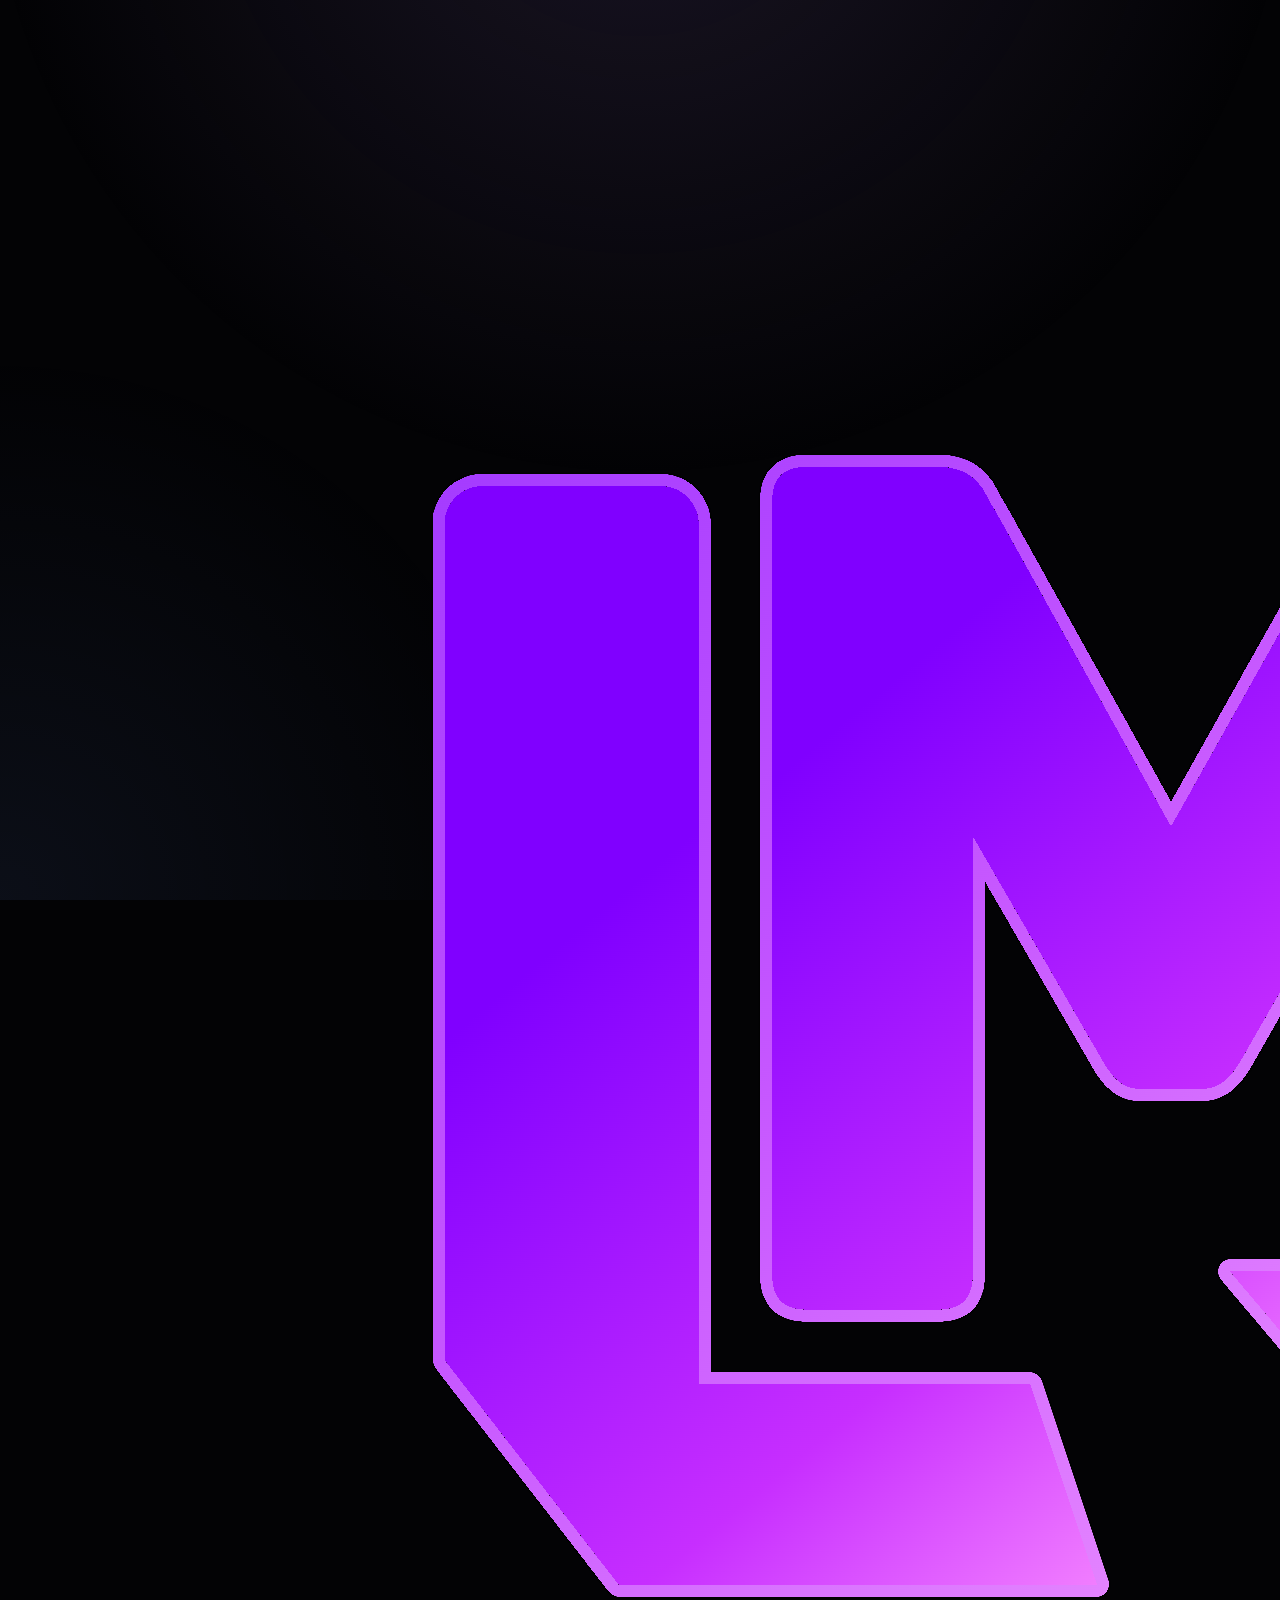
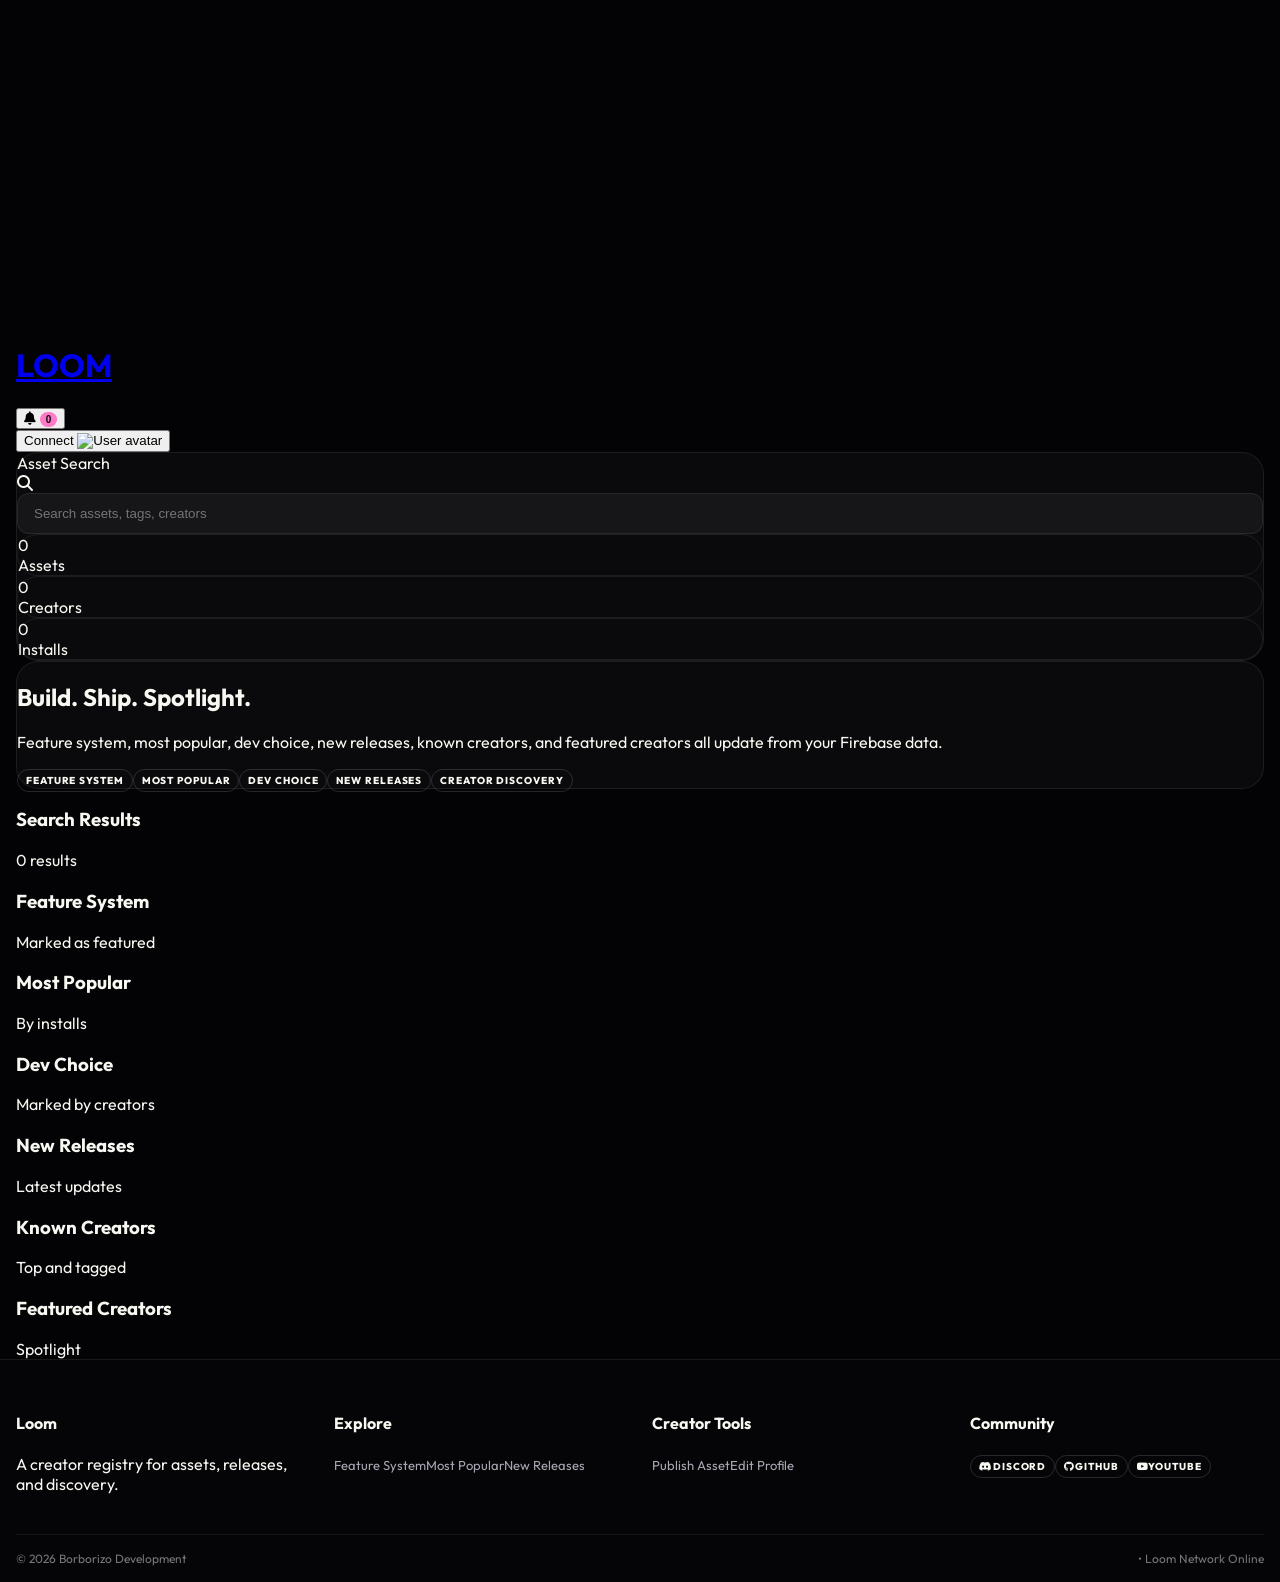
==== commit 4c057864: "Add files via upload" ====
--- a/index.html
+++ b/index.html
@@ -23,6 +23,12 @@
         .field:focus { border-color:var(--accent); }
         .menu-dropdown { display:block; position:absolute; top:calc(100% + .75rem); right:0; width:320px; background:rgba(10,12,20,.95); backdrop-filter:blur(18px); border:1px solid var(--border); border-radius:20px; overflow:hidden; box-shadow:0 20px 40px rgba(0,0,0,.6); transform:translateY(-10px); opacity:0; pointer-events:none; transition:.2s; z-index:50; }
         .menu-dropdown.active { transform:translateY(0); opacity:1; pointer-events:auto; }
+        .notif-menu { width:340px; }
+        .notif-badge { background:#ff79c6; color:#0a0a0c; font-size:10px; font-weight:800; padding:2px 6px; border-radius:999px; line-height:1; }
+        .notif-item { padding:12px 16px; border-bottom:1px solid rgba(255,255,255,.05); display:flex; gap:10px; align-items:flex-start; }
+        .notif-item:last-child { border-bottom:0; }
+        .notif-item strong { display:block; font-size:12px; }
+        .notif-item span { display:block; font-size:11px; color:#9ca3af; }
         .profile-banner { height:90px; background:linear-gradient(135deg, #ff79c6, #7aa2ff); background-size:cover; background-position:center; position:relative; }
         .profile-avatar { width:70px; height:70px; border-radius:50%; border:4px solid #050507; position:absolute; bottom:-35px; left:20px; object-fit:cover; }
         #auth-modal { display:none; position:fixed; inset:0; background:rgba(0,0,0,.8); backdrop-filter:blur(10px); z-index:1000; align-items:center; justify-content:center; padding:1rem; }
@@ -58,21 +64,39 @@
             <img src="logo.png" class="w-8 h-8 object-contain" alt="Loom">
             <h1 class="text-xl font-extrabold tracking-tighter uppercase italic">LOOM</h1>
         </a>
-        <div class="relative">
-            <button id="user-trigger" class="bg-white/5 border border-white/10 rounded-full px-4 py-1.5 inline-flex items-center gap-3">
-                <span id="nav-user-name" class="text-sm font-bold">Connect</span>
-                <img id="nav-avatar" src="https://api.dicebear.com/7.x/identicon/svg?seed=guest" class="w-9 h-9 rounded-full border border-white/10 object-cover" alt="User avatar">
-            </button>
-            <div id="user-menu" class="menu-dropdown">
-                <div id="menu-banner" class="profile-banner"><img id="menu-avatar" src="https://api.dicebear.com/7.x/identicon/svg?seed=guest" class="profile-avatar" alt="Menu avatar"></div>
-                <div class="pt-10 px-5 pb-4 border-b border-white/5">
-                    <h4 id="menu-username" class="text-lg font-black lowercase">guest</h4>
-                    <p id="menu-email" class="text-xs text-gray-400">Login Required</p>
+        <div class="flex items-center gap-3">
+            <div class="relative">
+                <button id="notif-trigger" class="bg-white/5 border border-white/10 rounded-full px-4 py-1.5 inline-flex items-center gap-2" type="button">
+                    <i class="fas fa-bell"></i>
+                    <span id="notif-count" class="notif-badge hidden">0</span>
+                </button>
+                <div id="notif-menu" class="menu-dropdown notif-menu">
+                    <div class="p-4 border-b border-white/5 flex items-center justify-between">
+                        <span class="text-[10px] uppercase tracking-widest text-gray-400 font-black">Notifications</span>
+                        <button id="notif-mark-read" class="text-[10px] uppercase tracking-widest text-pink-400 font-black" type="button">Mark all read</button>
+                    </div>
+                    <div id="notif-list" class="max-h-80 overflow-auto"></div>
+                    <div id="notif-empty" class="p-4 text-xs text-gray-500">No notifications yet.</div>
                 </div>
-                <div>
-                    <a class="block px-4 py-3 hover:bg-white/5" href="profile.html"><i class="fas fa-user-edit text-blue-400 mr-2"></i>Edit Profile</a>
-                    <a class="block px-4 py-3 hover:bg-white/5" href="upload.html"><i class="fas fa-upload text-pink-400 mr-2"></i>Publish Asset</a>
-                    <button class="block w-full text-left px-4 py-3 hover:bg-white/5" id="logout-btn" type="button"><i class="fas fa-sign-out-alt text-red-500 mr-2"></i><span class="text-red-500">Sign Out</span></button>
+            </div>
+            <div class="relative">
+                <button id="user-trigger" class="bg-white/5 border border-white/10 rounded-full px-4 py-1.5 inline-flex items-center gap-3">
+                    <span id="nav-user-name" class="text-sm font-bold">Connect</span>
+                    <img id="nav-avatar" src="https://api.dicebear.com/7.x/identicon/svg?seed=guest" class="w-9 h-9 rounded-full border border-white/10 object-cover" alt="User avatar">
+                </button>
+                <div id="user-menu" class="menu-dropdown">
+                    <div id="menu-banner" class="profile-banner"><img id="menu-avatar" src="https://api.dicebear.com/7.x/identicon/svg?seed=guest" class="profile-avatar" alt="Menu avatar"></div>
+                    <div class="pt-10 px-5 pb-4 border-b border-white/5">
+                        <h4 id="menu-username" class="text-lg font-black lowercase">guest</h4>
+                        <p id="menu-email" class="text-xs text-gray-400">Login Required</p>
+                    </div>
+                    <div>
+                        <a class="block px-4 py-3 hover:bg-white/5" href="profile.html"><i class="fas fa-user-edit text-blue-400 mr-2"></i>Edit Profile</a>
+                        <a class="block px-4 py-3 hover:bg-white/5" href="upload.html"><i class="fas fa-upload text-pink-400 mr-2"></i>Publish Asset</a>
+                        <a class="block px-4 py-3 hover:bg-white/5" href="friends.html"><i class="fas fa-user-friends text-pink-400 mr-2"></i>Friends</a>
+                        <a id="review-link" class="block px-4 py-3 hover:bg-white/5 hidden" href="review.html"><i class="fas fa-shield-halved text-yellow-300 mr-2"></i>Review Queue</a>
+                        <button class="block w-full text-left px-4 py-3 hover:bg-white/5" id="logout-btn" type="button"><i class="fas fa-sign-out-alt text-red-500 mr-2"></i><span class="text-red-500">Sign Out</span></button>
+                    </div>
                 </div>
             </div>
         </div>
@@ -151,6 +175,7 @@
             query,
             serverTimestamp,
             setDoc,
+            updateDoc,
             where
         } from "https://www.gstatic.com/firebasejs/10.8.0/firebase-firestore.js";
 
@@ -190,7 +215,14 @@
         const menuAvatar = document.getElementById("menu-avatar");
         const menuUsername = document.getElementById("menu-username");
         const menuEmail = document.getElementById("menu-email");
+        const reviewLink = document.getElementById("review-link");
         const logoutBtn = document.getElementById("logout-btn");
+        const notifTrigger = document.getElementById("notif-trigger");
+        const notifMenu = document.getElementById("notif-menu");
+        const notifCount = document.getElementById("notif-count");
+        const notifList = document.getElementById("notif-list");
+        const notifEmpty = document.getElementById("notif-empty");
+        const notifMarkRead = document.getElementById("notif-mark-read");
 
         const searchInput = document.getElementById("search-input");
         const searchSection = document.getElementById("search-section");
@@ -207,6 +239,9 @@
         let activeProfile = null;
         let assets = [];
         let users = [];
+        let notifUnsub = null;
+        let presenceTimer = null;
+        const mediaCache = new Map();
 
         function escapeHtml(value = "") {
             return String(value)
@@ -235,6 +270,35 @@
                 return parsed.protocol === "http:" || parsed.protocol === "https:";
             } catch (_) {
                 return false;
+            }
+        }
+
+        async function getMediaUrl(mediaId) {
+            if (!mediaId) return "";
+            if (mediaCache.has(mediaId)) return mediaCache.get(mediaId);
+            try {
+                const snap = await getDoc(doc(db, "media", mediaId));
+                if (snap.exists()) {
+                    const url = snap.data().dataUrl || "";
+                    mediaCache.set(mediaId, url);
+                    return url;
+                }
+            } catch (err) {
+                console.warn("Failed to load media:", err);
+            }
+            return "";
+        }
+
+        async function hydrateMediaImages(root = document) {
+            const items = root.querySelectorAll("[data-media-id]");
+            for (const img of items) {
+                const mediaId = img.dataset.mediaId;
+                if (!mediaId) continue;
+                const url = await getMediaUrl(mediaId);
+                if (url) {
+                    img.src = url;
+                    img.classList.remove("hidden");
+                }
             }
         }
 
@@ -258,6 +322,12 @@
             } catch (_) {
                 return "n/a";
             }
+        }
+
+        function formatTimestamp(value) {
+            const millis = toMillis(value);
+            if (!millis) return "Just now";
+            return new Date(millis).toLocaleString(undefined, { month: "short", day: "numeric", hour: "numeric", minute: "2-digit" });
         }
 
         function normalizeAsset(id, raw = {}) {
@@ -281,9 +351,11 @@
                 downloads: Number.isFinite(downloads) ? downloads : 0,
                 featured: Boolean(raw.featured),
                 devChoice: Boolean(raw.devChoice),
-                iconUrl: validHttpUrl(raw.iconUrl || "") ? raw.iconUrl : "",
+                iconUrl: validHttpUrl(raw.iconUrl || "") || /^data:image\//i.test(String(raw.iconUrl || "")) ? raw.iconUrl : "",
+                iconMediaId: typeof raw.iconMediaId === "string" ? raw.iconMediaId : "",
                 videoUrl: validHttpUrl(raw.videoUrl || "") ? raw.videoUrl : "",
-                galleryImages: Array.isArray(raw.galleryImages) ? raw.galleryImages.filter((item) => validHttpUrl(item)) : [],
+                galleryImages: Array.isArray(raw.galleryImages) ? raw.galleryImages.filter((item) => validHttpUrl(item) || /^data:image\//i.test(String(item || ""))) : [],
+                galleryMediaIds: Array.isArray(raw.galleryMediaIds) ? raw.galleryMediaIds.filter((item) => typeof item === "string") : [],
                 socials: {
                     website: validHttpUrl(raw.socials?.website || "") ? raw.socials.website : "",
                     github: validHttpUrl(raw.socials?.github || "") ? raw.socials.github : "",
@@ -303,8 +375,10 @@
                 username,
                 usernameLower: sanitizeUsername(raw.usernameLower || username) || username,
                 bio: typeof raw.bio === "string" ? raw.bio : "",
-                avatarUrl: validHttpUrl(raw.avatarUrl || "") ? raw.avatarUrl : "",
-                bannerUrl: validHttpUrl(raw.bannerUrl || "") ? raw.bannerUrl : "",
+                avatarUrl: validHttpUrl(raw.avatarUrl || "") || /^data:image\//i.test(String(raw.avatarUrl || "")) ? raw.avatarUrl : "",
+                bannerUrl: validHttpUrl(raw.bannerUrl || "") || /^data:image\//i.test(String(raw.bannerUrl || "")) ? raw.bannerUrl : "",
+                avatarMediaId: typeof raw.avatarMediaId === "string" ? raw.avatarMediaId : "",
+                bannerMediaId: typeof raw.bannerMediaId === "string" ? raw.bannerMediaId : "",
                 role: typeof raw.role === "string" && raw.role.trim() ? raw.role.trim() : "Consumer",
                 isKnownCreator: Boolean(raw.isKnownCreator),
                 isFeaturedCreator: Boolean(raw.isFeaturedCreator),
@@ -326,17 +400,13 @@
             return asset.creatorName || "unknown";
         }
 
-        function getCreatorAvatar(asset) {
-            const user = getUserById(asset.creatorId);
-            if (user?.avatarUrl) return user.avatarUrl;
-            const seed = encodeURIComponent(asset.creatorId || getCreatorName(asset));
-            return `https://api.dicebear.com/7.x/identicon/svg?seed=${seed}`;
-        }
-
         function renderAssetCard(asset) {
-            const icon = asset.iconUrl || "https://api.dicebear.com/7.x/shapes/svg?seed=loom-asset";
+            const creatorUser = getUserById(asset.creatorId);
+            const iconFallback = asset.iconUrl || "https://api.dicebear.com/7.x/shapes/svg?seed=loom-asset";
             const creator = getCreatorName(asset);
-            const creatorAvatar = getCreatorAvatar(asset);
+            const creatorAvatar = creatorUser?.avatarUrl || `https://api.dicebear.com/7.x/identicon/svg?seed=${encodeURIComponent(asset.creatorId || creator)}`;
+            const creatorAvatarMediaId = creatorUser?.avatarMediaId || "";
+            const iconMediaId = asset.iconMediaId || "";
             const pills = [
                 asset.featured ? `<span class="chip border-pink-500/40 text-pink-400">Featured</span>` : "",
                 asset.devChoice ? `<span class="chip border-blue-500/40 text-blue-300">Dev Choice</span>` : ""
@@ -345,7 +415,7 @@
                 <a class="asset-card p-5 flex flex-col gap-4 no-underline text-inherit" href="asset.html?id=${encodeURIComponent(asset.id)}">
                     <div class="flex items-start justify-between gap-4">
                         <div class="flex items-center gap-3 min-w-0">
-                            <img class="w-14 h-14 rounded-xl object-cover border border-white/10 bg-white/5" src="${escapeHtml(icon)}" alt="Asset icon">
+                            <img class="w-14 h-14 rounded-xl object-cover border border-white/10 bg-white/5" src="${escapeHtml(iconFallback)}" data-media-id="${escapeHtml(iconMediaId)}" alt="Asset icon">
                             <div class="min-w-0">
                                 <h4 class="text-lg font-black lowercase truncate">${escapeHtml(asset.name)}</h4>
                                 <p class="text-[10px] uppercase tracking-[0.14em] text-gray-500 font-bold">${escapeHtml(asset.version)}</p>
@@ -357,7 +427,7 @@
                     <div class="flex flex-wrap gap-2">${pills || `<span class="chip border-white/15 text-gray-400">Community</span>`}</div>
                     <div class="pt-3 border-t border-white/10 flex items-center justify-between gap-3">
                         <div class="flex items-center gap-2 min-w-0">
-                            <img class="w-6 h-6 rounded-full border border-white/10 object-cover" src="${escapeHtml(creatorAvatar)}" alt="Creator avatar">
+                            <img class="w-6 h-6 rounded-full border border-white/10 object-cover" src="${escapeHtml(creatorAvatar)}" data-media-id="${escapeHtml(creatorAvatarMediaId)}" alt="Creator avatar">
                             <span class="text-xs text-gray-300 truncate">${escapeHtml(creator)}</span>
                         </div>
                         <div class="text-right">
@@ -380,7 +450,10 @@
 
         function renderCreatorCard(user) {
             const banner = user.bannerUrl;
+            const bannerMediaId = user.bannerMediaId || "";
+            const bannerHidden = banner || bannerMediaId ? "" : "hidden";
             const avatar = user.avatarUrl || `https://api.dicebear.com/7.x/identicon/svg?seed=${encodeURIComponent(user.id || user.username)}`;
+            const avatarMediaId = user.avatarMediaId || "";
             const stats = creatorStats(user.id);
             const badges = [
                 user.isKnownCreator ? `<span class="chip border-blue-500/40 text-blue-300">Known Creator</span>` : "",
@@ -390,10 +463,10 @@
             return `
                 <a class="creator-card p-4 no-underline text-inherit block" href="profile.html?id=${encodeURIComponent(user.id)}">
                     <div class="h-20 rounded-xl overflow-hidden border border-white/10 bg-gradient-to-r from-pink-500/20 to-blue-500/15">
-                        ${banner ? `<img class="w-full h-full object-cover" src="${escapeHtml(banner)}" alt="Creator banner">` : ""}
+                        <img class="w-full h-full object-cover ${bannerHidden}" src="${escapeHtml(banner || "")}" data-media-id="${escapeHtml(bannerMediaId)}" alt="Creator banner">
                     </div>
                     <div class="flex items-center gap-3 mt-3">
-                        <img class="w-12 h-12 rounded-full border border-white/10 object-cover" src="${escapeHtml(avatar)}" alt="Creator avatar">
+                        <img class="w-12 h-12 rounded-full border border-white/10 object-cover" src="${escapeHtml(avatar)}" data-media-id="${escapeHtml(avatarMediaId)}" alt="Creator avatar">
                         <div class="min-w-0">
                             <h4 class="text-sm font-black lowercase truncate">${escapeHtml(user.username)}</h4>
                             <p class="text-[10px] uppercase tracking-[0.13em] text-gray-500 font-bold">${escapeHtml(user.role || "Creator")}</p>
@@ -525,10 +598,11 @@
             searchGrid.innerHTML = scored.length
                 ? scored.map((asset) => renderAssetCard(asset)).join("")
                 : `<article class="surface p-5 text-sm text-gray-400 border border-white/10">No assets matched your search.</article>`;
+            hydrateMediaImages(searchGrid).catch((err) => console.warn("Media hydration failed:", err));
         }
 
         function setMenuBanner(url) {
-            if (validHttpUrl(url)) {
+            if (validHttpUrl(url) || /^data:image\//i.test(String(url || ""))) {
                 menuBanner.style.backgroundImage = `url("${url}")`;
                 menuBanner.style.backgroundSize = "cover";
                 menuBanner.style.backgroundPosition = "center";
@@ -537,6 +611,41 @@
             menuBanner.style.backgroundImage = "";
             menuBanner.style.backgroundSize = "";
             menuBanner.style.backgroundPosition = "";
+        }
+
+        async function applyAvatarImage(imgEl, profile, uid) {
+            if (!imgEl) return;
+            const fallback = `https://api.dicebear.com/7.x/identicon/svg?seed=${encodeURIComponent(uid || profile?.username || "guest")}`;
+            imgEl.src = fallback;
+            if (profile?.avatarMediaId) {
+                const mediaUrl = await getMediaUrl(profile.avatarMediaId);
+                if (mediaUrl) {
+                    imgEl.src = mediaUrl;
+                    return;
+                }
+            }
+            if (profile?.avatarUrl) {
+                imgEl.src = profile.avatarUrl;
+            }
+        }
+
+        async function applyMenuBanner(profile) {
+            if (!profile) {
+                setMenuBanner("");
+                return;
+            }
+            if (profile.bannerMediaId) {
+                const mediaUrl = await getMediaUrl(profile.bannerMediaId);
+                if (mediaUrl) {
+                    setMenuBanner(mediaUrl);
+                    return;
+                }
+            }
+            if (profile.bannerUrl) {
+                setMenuBanner(profile.bannerUrl);
+                return;
+            }
+            setMenuBanner("");
         }
 
         function renderGuestNav() {
@@ -546,18 +655,105 @@
             menuUsername.innerText = "guest";
             menuEmail.innerText = "Login Required";
             setMenuBanner(guestBanner);
+            reviewLink.classList.add("hidden");
             logoutBtn.classList.add("hidden");
         }
 
-        function renderUserNav(user, profile) {
+        function renderNotifications(notifications = []) {
+            if (!activeUser) {
+                notifList.innerHTML = "";
+                notifEmpty.innerText = "Sign in to see notifications.";
+                notifEmpty.classList.remove("hidden");
+                notifCount.classList.add("hidden");
+                return;
+            }
+            if (!notifications.length) {
+                notifList.innerHTML = "";
+                notifEmpty.innerText = "No notifications yet.";
+                notifEmpty.classList.remove("hidden");
+                notifCount.classList.add("hidden");
+                return;
+            }
+
+            notifEmpty.classList.add("hidden");
+            const unreadCount = notifications.filter((note) => !note.read).length;
+            if (unreadCount > 0) {
+                notifCount.innerText = String(unreadCount);
+                notifCount.classList.remove("hidden");
+            } else {
+                notifCount.classList.add("hidden");
+            }
+
+            notifList.innerHTML = notifications.map((note) => {
+                const actorName = escapeHtml(note.actorName || "Someone");
+                const message = note.type === "follow"
+                    ? `${actorName} followed you.`
+                    : note.type === "friend_request"
+                        ? `${actorName} sent a friend request.`
+                        : note.type === "friend_accept"
+                            ? `${actorName} accepted your friend request.`
+                            : `${actorName} sent a notification.`;
+                const link = note.actorId ? `profile.html?id=${encodeURIComponent(note.actorId)}` : "#";
+                return `
+                    <a class="notif-item ${note.read ? "opacity-70" : ""}" href="${link}">
+                        <i class="fas fa-circle text-[6px] mt-2 ${note.read ? "text-gray-600" : "text-pink-400"}"></i>
+                        <div>
+                            <strong>${message}</strong>
+                            <span>${formatTimestamp(note.createdAt)}</span>
+                        </div>
+                    </a>
+                `;
+            }).join("");
+        }
+
+        function startNotifications(uid) {
+            if (notifUnsub) notifUnsub();
+            const q = query(collection(db, "notifications"), where("userId", "==", uid), limit(20));
+            notifUnsub = onSnapshot(q, (snap) => {
+                const items = snap.docs
+                    .map((docSnap) => ({ id: docSnap.id, ...docSnap.data() }))
+                    .sort((a, b) => toMillis(b.createdAt) - toMillis(a.createdAt));
+                renderNotifications(items);
+            });
+        }
+
+        function stopNotifications() {
+            if (notifUnsub) {
+                notifUnsub();
+                notifUnsub = null;
+            }
+            renderNotifications([]);
+        }
+
+        function startPresence(uid) {
+            stopPresence();
+            if (!uid) return;
+            const profileRef = doc(db, "users", uid);
+            const pulse = async () => {
+                try {
+                    await updateDoc(profileRef, { lastActiveAt: serverTimestamp(), updatedAt: serverTimestamp() });
+                } catch (err) {
+                    console.warn("Presence update failed:", err);
+                }
+            };
+            pulse();
+            presenceTimer = setInterval(pulse, 60 * 1000);
+        }
+
+        function stopPresence() {
+            if (presenceTimer) clearInterval(presenceTimer);
+            presenceTimer = null;
+        }
+
+        async function renderUserNav(user, profile) {
             const username = profile?.username || usernameFromEmail(user?.email || "");
-            const avatar = profile?.avatarUrl || `https://api.dicebear.com/7.x/identicon/svg?seed=${encodeURIComponent(user.uid)}`;
             navUserName.innerText = username;
-            navAvatar.src = avatar;
-            menuAvatar.src = avatar;
             menuUsername.innerText = username;
             menuEmail.innerText = user.email || "";
-            setMenuBanner(profile?.bannerUrl || "");
+            await applyAvatarImage(navAvatar, profile, user.uid);
+            await applyAvatarImage(menuAvatar, profile, user.uid);
+            await applyMenuBanner(profile);
+            reviewLink.classList.toggle("hidden", !profile?.canCurate);
             logoutBtn.classList.remove("hidden");
         }
 
@@ -655,6 +851,8 @@
                     role: "Consumer",
                     avatarUrl: "",
                     bannerUrl: "",
+                    avatarMediaId: "",
+                    bannerMediaId: "",
                     followers: 0,
                     following: 0,
                     socials: { website: "", x: "", github: "", youtube: "", discord: "" },
@@ -677,6 +875,8 @@
             if (typeof raw.role !== "string") patch.role = normalized.role;
             if (typeof raw.avatarUrl !== "string") patch.avatarUrl = "";
             if (typeof raw.bannerUrl !== "string") patch.bannerUrl = "";
+            if (typeof raw.avatarMediaId !== "string") patch.avatarMediaId = "";
+            if (typeof raw.bannerMediaId !== "string") patch.bannerMediaId = "";
             if (typeof raw.followers !== "number") patch.followers = 0;
             if (typeof raw.following !== "number") patch.following = 0;
             if (typeof raw.socials !== "object" || raw.socials === null) patch.socials = { website: "", x: "", github: "", youtube: "", discord: "" };
@@ -737,11 +937,12 @@
             renderMetrics();
             renderCuratedSections();
             renderSearchResults();
+            hydrateMediaImages().catch((err) => console.warn("Media hydration failed:", err));
         }
 
         function subscribeToData() {
             onSnapshot(
-                collection(db, "assets"),
+                query(collection(db, "assets"), where("moderationStatus", "==", "approved")),
                 (snapshot) => {
                     assets = snapshot.docs.map((assetDoc) => normalizeAsset(assetDoc.id, assetDoc.data()));
                     renderEverything();
@@ -772,6 +973,24 @@
             userMenu.classList.toggle("active");
         });
 
+        notifTrigger.addEventListener("click", (event) => {
+            event.stopPropagation();
+            if (!activeUser) {
+                openAuthModal("signin");
+                return;
+            }
+            notifMenu.classList.toggle("active");
+        });
+
+        notifMarkRead.addEventListener("click", async (event) => {
+            event.stopPropagation();
+            if (!activeUser) return;
+            const snap = await getDocs(query(collection(db, "notifications"), where("userId", "==", activeUser.uid)));
+            await Promise.all(
+                snap.docs.map((docSnap) => updateDoc(doc(db, "notifications", docSnap.id), { read: true }))
+            );
+        });
+
         authCloseBtn.addEventListener("click", closeAuthModal);
         authSwitchBtn.addEventListener("click", () => setAuthMode(authMode === "signin" ? "signup" : "signin"));
         authSubmit.addEventListener("click", () => {
@@ -816,6 +1035,9 @@
             if (!userMenu.contains(event.target) && !userTrigger.contains(event.target)) {
                 userMenu.classList.remove("active");
             }
+            if (!notifMenu.contains(event.target) && !notifTrigger.contains(event.target)) {
+                notifMenu.classList.remove("active");
+            }
             if (event.target === authModal) {
                 closeAuthModal();
             }
@@ -827,16 +1049,21 @@
             if (!user) {
                 activeProfile = null;
                 renderGuestNav();
+                stopNotifications();
+                stopPresence();
                 return;
             }
 
             try {
                 activeProfile = await ensureUserProfile(user);
-                renderUserNav(user, activeProfile);
+                await renderUserNav(user, activeProfile);
+                startNotifications(user.uid);
+                startPresence(user.uid);
             } catch (err) {
                 console.error("Profile sync failed:", err);
                 activeProfile = null;
-                renderUserNav(user, null);
+                await renderUserNav(user, null);
+                stopPresence();
             }
 
             closeAuthModal();
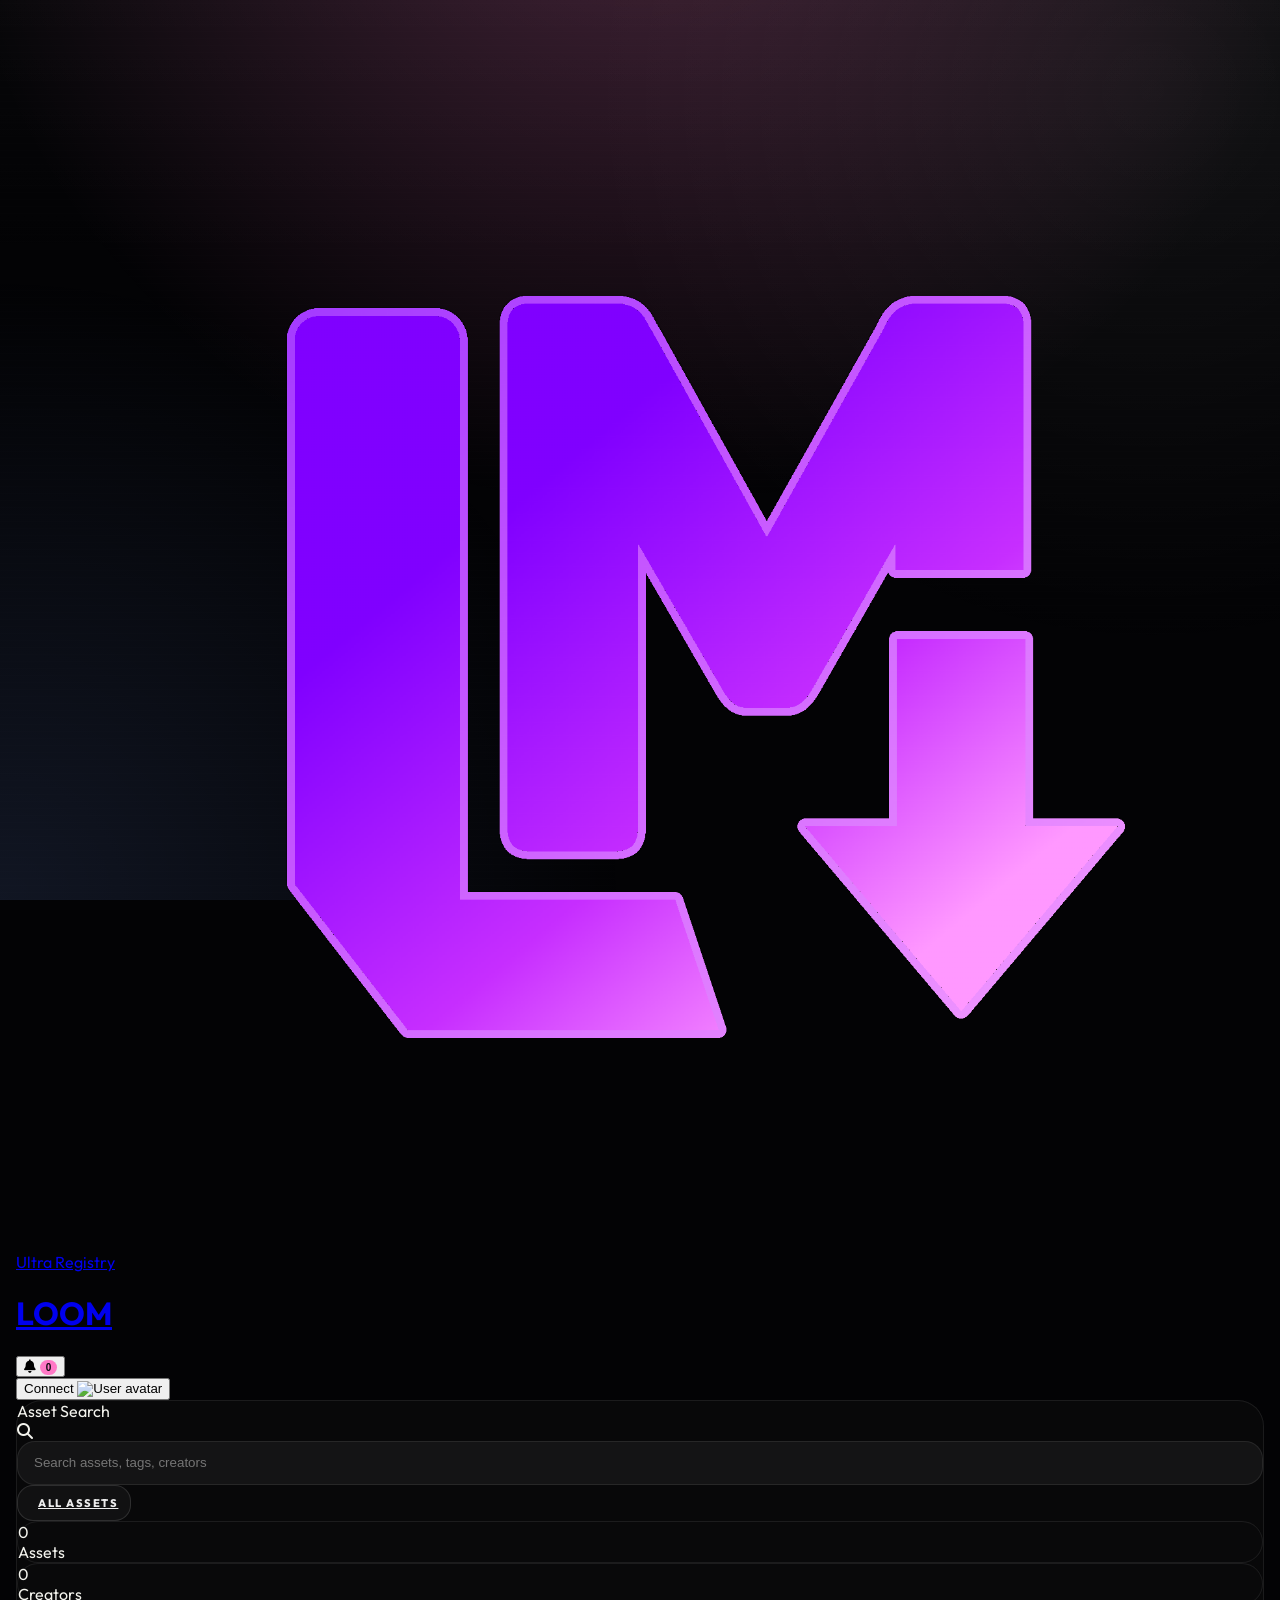
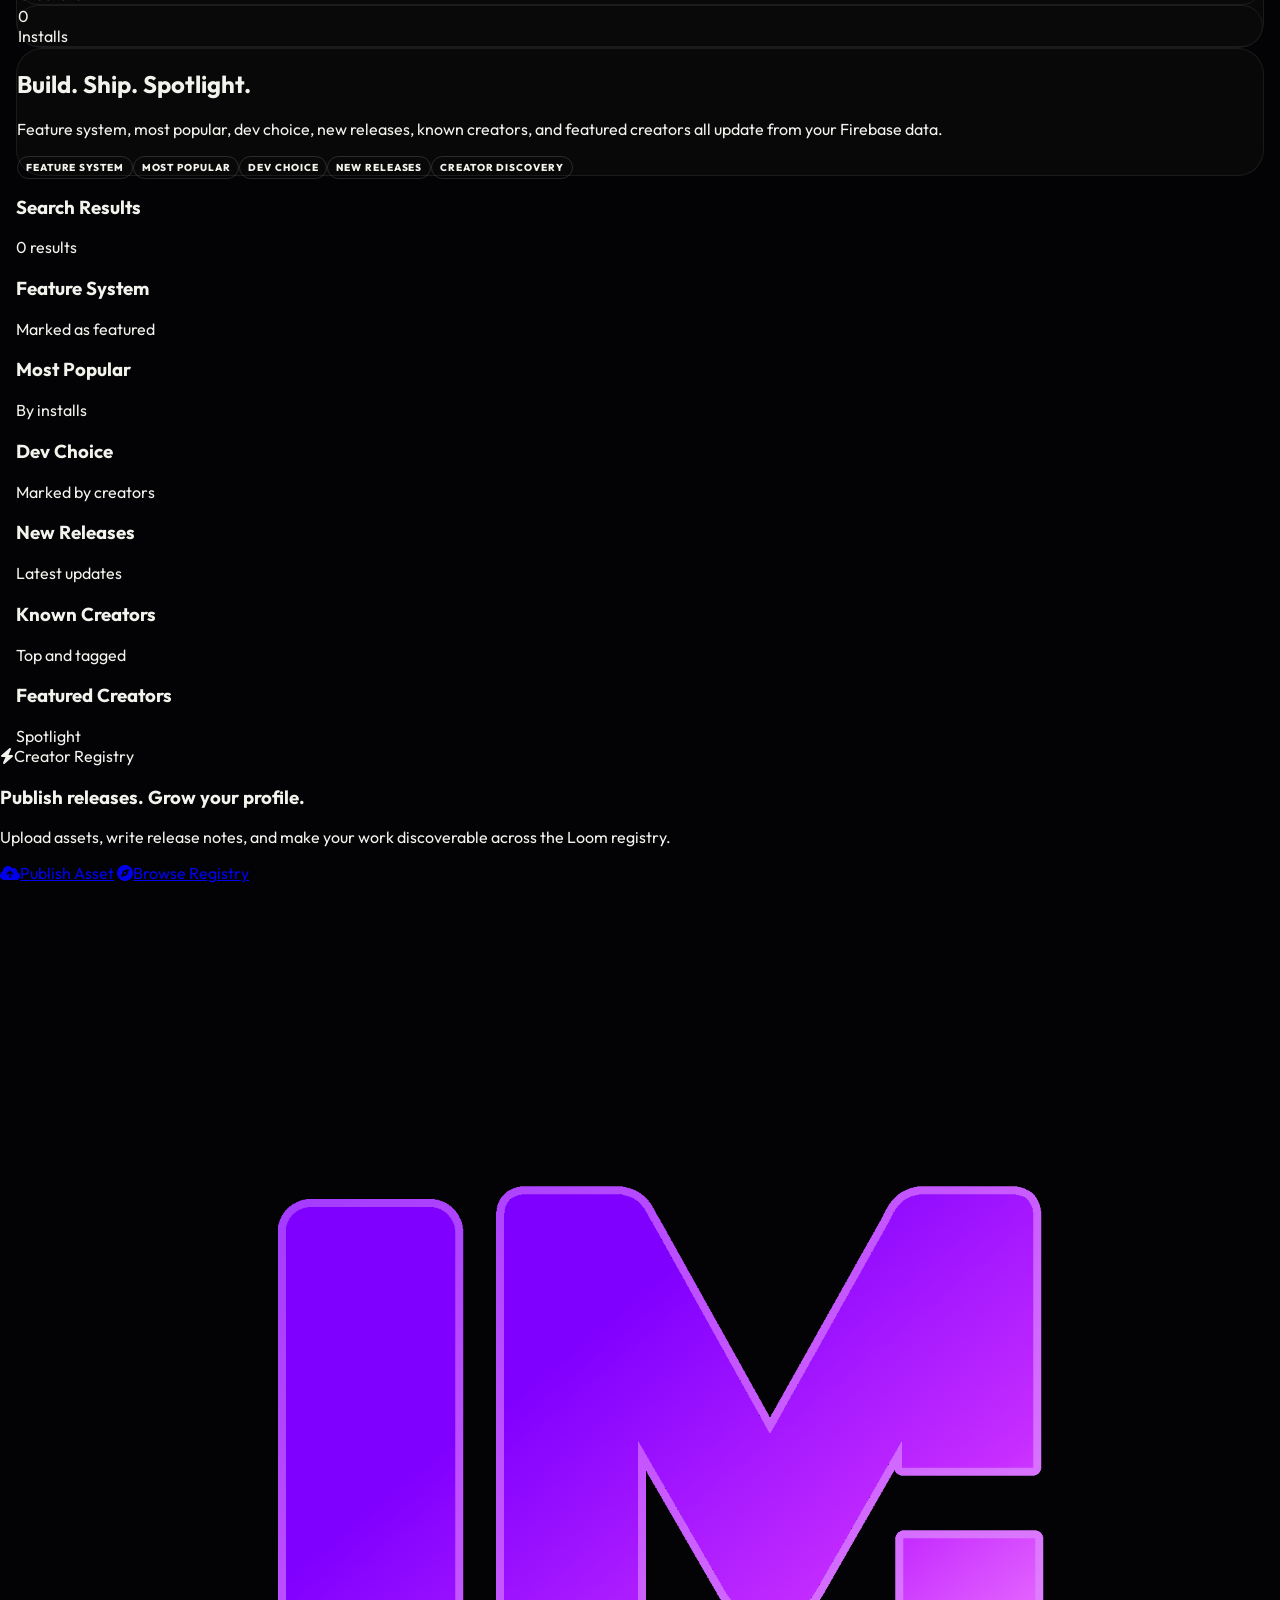
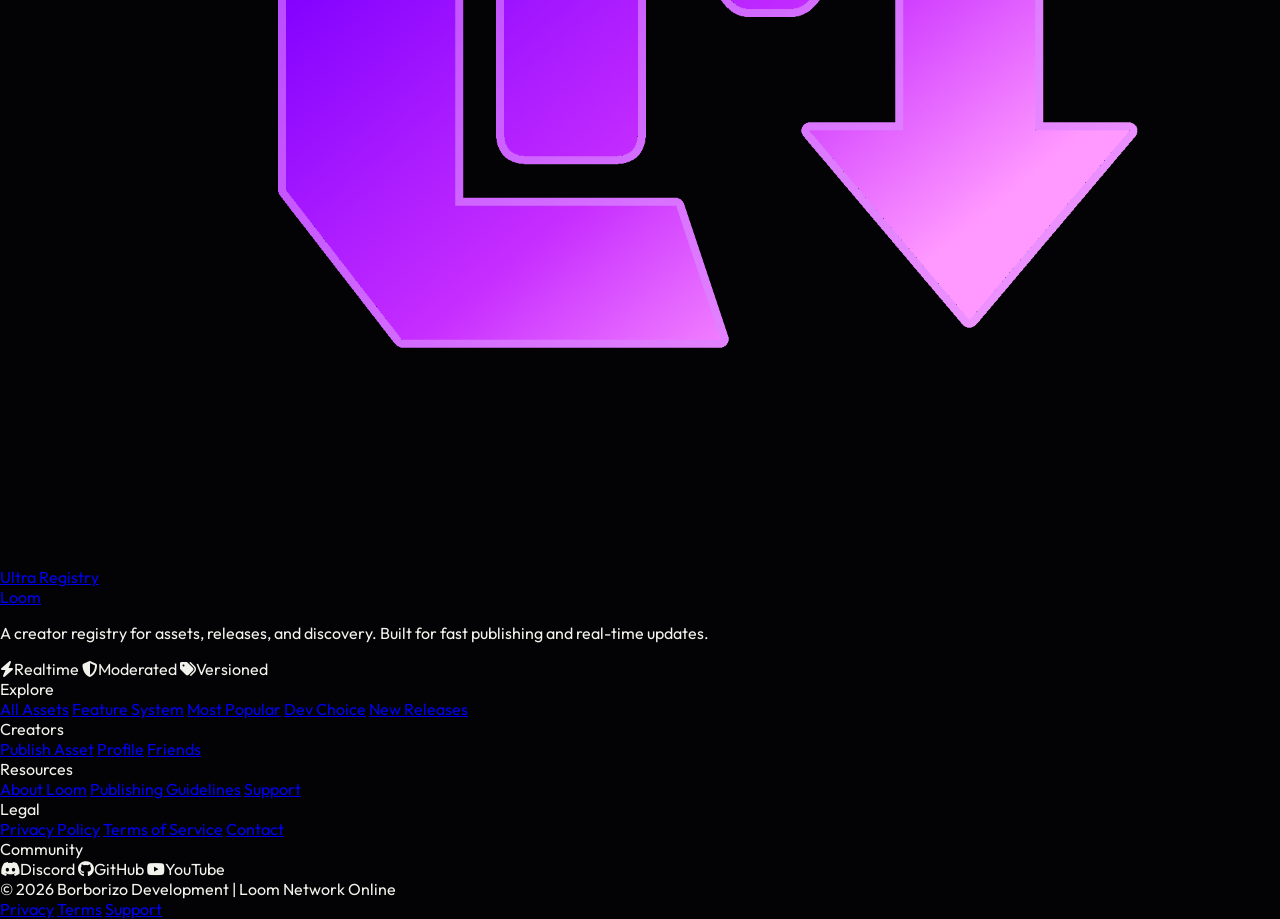
==== commit ec988422: "Add files via upload" ====
--- a/index.html
+++ b/index.html
@@ -4,41 +4,22 @@
     <meta charset="UTF-8">
     <meta name="viewport" content="width=device-width, initial-scale=1.0">
     <title>Loom | Ultra Registry</title>
+    <meta name="description" content="Loom is an ultra registry for creator assets, releases, and discovery — realtime, moderated, and versioned.">
+    <meta name="theme-color" content="#050507">
+    <link rel="icon" type="image/png" href="logo.png">
     <script src="https://cdn.tailwindcss.com"></script>
+    <script src="site-guard.js" defer></script>
     <link rel="stylesheet" href="https://cdnjs.cloudflare.com/ajax/libs/font-awesome/6.4.0/css/all.min.css">
     <link href="https://fonts.googleapis.com/css2?family=Outfit:wght@300;400;600;800&display=swap" rel="stylesheet">
+    <link rel="stylesheet" href="loom.css">
     <style>
-        :root { --bg:#030305; --surface:#0a0a0c; --border:rgba(255,255,255,.08); --accent:#ff79c6; }
-        * { box-sizing:border-box; }
-        body { margin:0; background:var(--bg); color:#f8f8f2; font-family:"Outfit",sans-serif; min-height:100vh; display:flex; flex-direction:column; }
-        .mesh-bg { position:fixed; inset:0; background:radial-gradient(circle at 50% -20%, #1a1525 0%, transparent 52%), radial-gradient(circle at 0% 100%, rgba(122,162,255,.08) 0%, transparent 35%); z-index:-1; }
-        .site-wrap { width:min(1600px, calc(100% - 2rem)); margin:0 auto; }
-        .surface { border:1px solid var(--border); border-radius:22px; background:var(--surface); }
-        .chip { border:1px solid rgba(255,255,255,.14); border-radius:999px; padding:4px 8px; font-size:10px; font-weight:800; text-transform:uppercase; letter-spacing:.09em; }
-        .asset-card { border:1px solid var(--border); border-radius:20px; background:var(--surface); transition:.25s; }
-        .asset-card:hover { transform:translateY(-4px); border-color:rgba(255,121,198,.35); }
-        .creator-card { border:1px solid var(--border); border-radius:20px; background:linear-gradient(160deg, rgba(255,255,255,.03), rgba(255,121,198,.04)); transition:.2s; }
-        .creator-card:hover { border-color:rgba(255,121,198,.35); }
-        .field { width:100%; background:rgba(255,255,255,.05); border:1px solid var(--border); color:white; padding:.75rem 1rem; border-radius:12px; outline:none; }
-        .field:focus { border-color:var(--accent); }
-        .menu-dropdown { display:block; position:absolute; top:calc(100% + .75rem); right:0; width:320px; background:rgba(10,12,20,.95); backdrop-filter:blur(18px); border:1px solid var(--border); border-radius:20px; overflow:hidden; box-shadow:0 20px 40px rgba(0,0,0,.6); transform:translateY(-10px); opacity:0; pointer-events:none; transition:.2s; z-index:50; }
-        .menu-dropdown.active { transform:translateY(0); opacity:1; pointer-events:auto; }
-        .notif-menu { width:340px; }
-        .notif-badge { background:#ff79c6; color:#0a0a0c; font-size:10px; font-weight:800; padding:2px 6px; border-radius:999px; line-height:1; }
-        .notif-item { padding:12px 16px; border-bottom:1px solid rgba(255,255,255,.05); display:flex; gap:10px; align-items:flex-start; }
-        .notif-item:last-child { border-bottom:0; }
-        .notif-item strong { display:block; font-size:12px; }
-        .notif-item span { display:block; font-size:11px; color:#9ca3af; }
-        .profile-banner { height:90px; background:linear-gradient(135deg, #ff79c6, #7aa2ff); background-size:cover; background-position:center; position:relative; }
-        .profile-avatar { width:70px; height:70px; border-radius:50%; border:4px solid #050507; position:absolute; bottom:-35px; left:20px; object-fit:cover; }
-        #auth-modal { display:none; position:fixed; inset:0; background:rgba(0,0,0,.8); backdrop-filter:blur(10px); z-index:1000; align-items:center; justify-content:center; padding:1rem; }
-        #auth-modal.open { display:flex; }
-        .auth-card { background:#0a0a0c; border:1px solid var(--border); width:100%; max-width:400px; border-radius:26px; padding:2rem; position:relative; }
-        .site-footer { margin-top:auto; border-top:1px solid rgba(255,255,255,.08); background:#050507; }
-        .footer-grid { width:min(1600px, calc(100% - 2rem)); margin:0 auto; padding:2rem 0 1.5rem; display:grid; grid-template-columns:repeat(auto-fit,minmax(220px,1fr)); gap:1.5rem; }
-        .footer-bottom { width:min(1600px, calc(100% - 2rem)); margin:0 auto; padding:1rem 0; border-top:1px solid rgba(255,255,255,.06); display:flex; gap:.75rem; flex-wrap:wrap; justify-content:space-between; font-size:12px; color:#777; }
-        .footer-link { color:#a7a7b3; text-decoration:none; font-size:13px; }
-        .footer-link:hover { color:#fff; }
+        .asset-card { border: 1px solid rgba(255, 255, 255, 0.08); border-radius: var(--radius-xl); background: linear-gradient(180deg, rgba(255, 255, 255, 0.05), rgba(0, 0, 0, 0.35)); transition: 0.2s; }
+        .asset-card:hover { transform: translateY(-2px); border-color: rgba(255, 121, 198, 0.35); }
+        .creator-card { border: 1px solid rgba(255, 255, 255, 0.08); border-radius: var(--radius-xl); background: linear-gradient(160deg, rgba(255, 255, 255, 0.04), rgba(255, 121, 198, 0.06)); transition: 0.2s; }
+        .creator-card:hover { transform: translateY(-2px); border-color: rgba(255, 121, 198, 0.35); }
+        #auth-modal { display: none; position: fixed; inset: 0; background: rgba(0, 0, 0, 0.8); backdrop-filter: blur(10px); z-index: 1000; align-items: center; justify-content: center; padding: 1rem; }
+        #auth-modal.open { display: flex; }
+        .auth-card { background: var(--surface-strong); border: 1px solid var(--border); width: 100%; max-width: 400px; border-radius: var(--radius-xl); padding: 2rem; position: relative; }
     </style>
 </head>
 <body>
@@ -61,16 +42,19 @@
 
     <header class="site-wrap py-6 flex justify-between items-center gap-4 relative">
         <a href="index.html" class="inline-flex items-center gap-4 text-inherit no-underline">
-            <img src="logo.png" class="w-8 h-8 object-contain" alt="Loom">
-            <h1 class="text-xl font-extrabold tracking-tighter uppercase italic">LOOM</h1>
+            <img src="logo.png" class="w-9 h-9 object-contain" alt="Loom">
+            <div class="leading-tight">
+                <div class="text-[10px] uppercase tracking-[0.2em] text-white/50 font-black">Ultra Registry</div>
+                <h1 class="text-xl font-extrabold tracking-tighter uppercase italic leading-none">LOOM</h1>
+            </div>
         </a>
-        <div class="flex items-center gap-3">
-            <div class="relative">
-                <button id="notif-trigger" class="bg-white/5 border border-white/10 rounded-full px-4 py-1.5 inline-flex items-center gap-2" type="button">
+            <div class="flex items-center gap-3">
+                <div class="relative">
+                <button id="notif-trigger" class="bg-white/5 border border-white/10 rounded-full px-4 py-1.5 inline-flex items-center gap-2" type="button" aria-haspopup="menu" aria-expanded="false" aria-controls="notif-menu" aria-label="Open notifications">
                     <i class="fas fa-bell"></i>
                     <span id="notif-count" class="notif-badge hidden">0</span>
                 </button>
-                <div id="notif-menu" class="menu-dropdown notif-menu">
+                <div id="notif-menu" class="menu-dropdown notif-menu" role="menu" aria-labelledby="notif-trigger">
                     <div class="p-4 border-b border-white/5 flex items-center justify-between">
                         <span class="text-[10px] uppercase tracking-widest text-gray-400 font-black">Notifications</span>
                         <button id="notif-mark-read" class="text-[10px] uppercase tracking-widest text-pink-400 font-black" type="button">Mark all read</button>
@@ -80,11 +64,11 @@
                 </div>
             </div>
             <div class="relative">
-                <button id="user-trigger" class="bg-white/5 border border-white/10 rounded-full px-4 py-1.5 inline-flex items-center gap-3">
+                <button id="user-trigger" class="bg-white/5 border border-white/10 rounded-full px-4 py-1.5 inline-flex items-center gap-3" type="button" aria-haspopup="menu" aria-expanded="false" aria-controls="user-menu" aria-label="Open account menu">
                     <span id="nav-user-name" class="text-sm font-bold">Connect</span>
                     <img id="nav-avatar" src="https://api.dicebear.com/7.x/identicon/svg?seed=guest" class="w-9 h-9 rounded-full border border-white/10 object-cover" alt="User avatar">
                 </button>
-                <div id="user-menu" class="menu-dropdown">
+                <div id="user-menu" class="menu-dropdown" role="menu" aria-labelledby="user-trigger">
                     <div id="menu-banner" class="profile-banner"><img id="menu-avatar" src="https://api.dicebear.com/7.x/identicon/svg?seed=guest" class="profile-avatar" alt="Menu avatar"></div>
                     <div class="pt-10 px-5 pb-4 border-b border-white/5">
                         <h4 id="menu-username" class="text-lg font-black lowercase">guest</h4>
@@ -110,13 +94,14 @@
                     <i class="fas fa-search absolute left-4 top-1/2 -translate-y-1/2 text-gray-500 text-xs"></i>
                     <input id="search-input" class="field pl-10" placeholder="Search assets, tags, creators">
                 </div>
+                <a href="assets.html" class="btn btn-neutral w-full justify-center mt-3"><i class="fas fa-grid-2"></i><span>All Assets</span></a>
                 <div class="grid grid-cols-3 gap-2">
                     <div class="surface p-2 text-center"><div id="metric-assets" class="text-lg font-black">0</div><div class="text-[9px] uppercase text-gray-500 font-bold">Assets</div></div>
                     <div class="surface p-2 text-center"><div id="metric-creators" class="text-lg font-black">0</div><div class="text-[9px] uppercase text-gray-500 font-bold">Creators</div></div>
                     <div class="surface p-2 text-center"><div id="metric-downloads" class="text-lg font-black">0</div><div class="text-[9px] uppercase text-gray-500 font-bold">Installs</div></div>
                 </div>
             </aside>
-            <article class="surface p-8 border-pink-500/20 bg-gradient-to-br from-pink-500/10 to-transparent rounded-[28px]">
+            <article class="surface p-8 border-pink-500/20 bg-gradient-to-br from-pink-500/10 to-transparent">
                 <h2 class="text-4xl md:text-6xl font-black italic mb-3">Build. Ship. Spotlight.</h2>
                 <p class="text-gray-300 max-w-3xl">Feature system, most popular, dev choice, new releases, known creators, and featured creators all update from your Firebase data.</p>
                 <div class="flex flex-wrap gap-2 mt-4">
@@ -145,14 +130,102 @@
         </div>
     </main>
 
-    <footer class="site-footer">
-        <div class="footer-grid">
-            <article><h4 class="font-black uppercase tracking-[0.12em] text-sm">Loom</h4><p class="text-sm text-gray-400 mt-3">A creator registry for assets, releases, and discovery.</p></article>
-            <article><h4 class="font-black uppercase tracking-[0.12em] text-sm">Explore</h4><div class="mt-3 space-y-2"><a class="footer-link" href="#featured-grid">Feature System</a><a class="footer-link" href="#popular-grid">Most Popular</a><a class="footer-link" href="#newrelease-grid">New Releases</a></div></article>
-            <article><h4 class="font-black uppercase tracking-[0.12em] text-sm">Creator Tools</h4><div class="mt-3 space-y-2"><a class="footer-link" href="upload.html">Publish Asset</a><a class="footer-link" href="profile.html">Edit Profile</a></div></article>
-            <article><h4 class="font-black uppercase tracking-[0.12em] text-sm">Community</h4><div class="mt-3 flex flex-wrap gap-2"><span class="chip"><i class="fa-brands fa-discord mr-1"></i>Discord</span><span class="chip"><i class="fa-brands fa-github mr-1"></i>GitHub</span><span class="chip"><i class="fa-brands fa-youtube mr-1"></i>YouTube</span></div></article>
+    <footer id="site-footer" class="mt-16 border-t border-white/10 bg-gradient-to-b from-white/5 via-[#050507] to-[#050507] text-white/90">
+        <div class="py-10">
+            <div class="mx-auto w-full max-w-[1500px] px-4 md:px-6">
+                <section class="relative overflow-hidden rounded-[34px] border border-white/15 bg-white/5 backdrop-blur-xl shadow-[0_22px_60px_rgba(0,0,0,0.55)] p-6 md:p-8 flex flex-col lg:flex-row lg:items-end lg:justify-between gap-6 before:content-[''] before:absolute before:inset-0 before:opacity-25 before:pointer-events-none before:bg-[radial-gradient(circle_at_20%_10%,rgba(255,121,198,0.22)_0%,transparent_42%),radial-gradient(circle_at_80%_40%,rgba(122,162,255,0.18)_0%,transparent_48%),linear-gradient(180deg,rgba(255,255,255,0.06),rgba(0,0,0,0.25))]" aria-label="Loom footer call to action">
+                    <div>
+                        <div class="text-[10px] uppercase tracking-[0.22em] font-black text-white/60"><i class="fas fa-bolt mr-2"></i>Creator Registry</div>
+                        <h3 class="mt-2 text-2xl md:text-3xl font-black italic uppercase tracking-tight">Publish releases. Grow your profile.</h3>
+                        <p class="mt-3 text-sm md:text-base text-white/70 max-w-[60ch] leading-relaxed">Upload assets, write release notes, and make your work discoverable across the Loom registry.</p>
+                    </div>
+                    <div class="flex flex-wrap gap-3">
+                        <a class="inline-flex items-center gap-3 rounded-2xl border border-pink-400/50 bg-pink-400/15 px-5 py-3 text-[11px] font-black uppercase tracking-[0.14em] text-white hover:bg-pink-400/25 hover:border-pink-400/70 transition focus-visible:outline focus-visible:outline-2 focus-visible:outline-pink-300/60 focus-visible:outline-offset-2" href="upload.html"><i class="fas fa-cloud-arrow-up"></i><span>Publish Asset</span></a>
+                        <a class="inline-flex items-center gap-3 rounded-2xl border border-white/20 bg-black/20 px-5 py-3 text-[11px] font-black uppercase tracking-[0.14em] text-white/90 hover:bg-white/5 hover:border-white/30 transition focus-visible:outline focus-visible:outline-2 focus-visible:outline-pink-300/60 focus-visible:outline-offset-2" href="index.html"><i class="fas fa-compass"></i><span>Browse Registry</span></a>
+                    </div>
+                </section>
+            </div>
         </div>
-        <div class="footer-bottom"><span>&copy; 2026 Borborizo Development</span><span>&bull; Loom Network Online</span></div>
+
+        <div class="pb-12">
+            <div class="mx-auto w-full max-w-[1500px] px-4 md:px-6 grid gap-10 md:grid-cols-2 lg:grid-cols-7">
+                <section class="lg:col-span-2">
+                    <a href="index.html" class="inline-flex items-center gap-3 text-white no-underline">
+                        <img src="logo.png" alt="Loom" class="w-9 h-9 object-contain">
+                        <div class="leading-tight">
+                            <div class="text-[10px] uppercase tracking-[0.22em] text-white/55 font-black">Ultra Registry</div>
+                            <div class="text-lg font-black italic uppercase tracking-tight">Loom</div>
+                        </div>
+                    </a>
+                    <p class="mt-4 text-sm text-white/65 leading-relaxed max-w-[52ch]">A creator registry for assets, releases, and discovery. Built for fast publishing and real-time updates.</p>
+                    <div class="mt-4 flex flex-wrap gap-2">
+                        <span class="inline-flex items-center gap-2 rounded-full border border-white/15 bg-black/20 px-3 py-1.5 text-[11px] font-black uppercase tracking-[0.12em] text-white/80"><i class="fas fa-bolt text-white/70"></i>Realtime</span>
+                        <span class="inline-flex items-center gap-2 rounded-full border border-white/15 bg-black/20 px-3 py-1.5 text-[11px] font-black uppercase tracking-[0.12em] text-white/80"><i class="fas fa-shield-halved text-white/70"></i>Moderated</span>
+                        <span class="inline-flex items-center gap-2 rounded-full border border-white/15 bg-black/20 px-3 py-1.5 text-[11px] font-black uppercase tracking-[0.12em] text-white/80"><i class="fas fa-tags text-white/70"></i>Versioned</span>
+                    </div>
+                </section>
+
+                <section>
+                    <div class="text-[10px] uppercase tracking-[0.22em] font-black text-white/55">Explore</div>
+                    <nav class="mt-4 flex flex-col gap-3 text-sm" aria-label="Explore">
+                        <a class="text-white/70 hover:text-white transition focus-visible:outline focus-visible:outline-2 focus-visible:outline-pink-300/60 focus-visible:outline-offset-2 rounded-lg" href="assets.html">All Assets</a>
+                        <a class="text-white/70 hover:text-white transition focus-visible:outline focus-visible:outline-2 focus-visible:outline-pink-300/60 focus-visible:outline-offset-2 rounded-lg" href="index.html#featured-grid">Feature System</a>
+                        <a class="text-white/70 hover:text-white transition focus-visible:outline focus-visible:outline-2 focus-visible:outline-pink-300/60 focus-visible:outline-offset-2 rounded-lg" href="index.html#popular-grid">Most Popular</a>
+                        <a class="text-white/70 hover:text-white transition focus-visible:outline focus-visible:outline-2 focus-visible:outline-pink-300/60 focus-visible:outline-offset-2 rounded-lg" href="index.html#devchoice-grid">Dev Choice</a>
+                        <a class="text-white/70 hover:text-white transition focus-visible:outline focus-visible:outline-2 focus-visible:outline-pink-300/60 focus-visible:outline-offset-2 rounded-lg" href="index.html#newrelease-grid">New Releases</a>
+                    </nav>
+                </section>
+
+                <section>
+                    <div class="text-[10px] uppercase tracking-[0.22em] font-black text-white/55">Creators</div>
+                    <nav class="mt-4 flex flex-col gap-3 text-sm" aria-label="Creator tools">
+                        <a class="text-white/70 hover:text-white transition focus-visible:outline focus-visible:outline-2 focus-visible:outline-pink-300/60 focus-visible:outline-offset-2 rounded-lg" href="upload.html">Publish Asset</a>
+                        <a class="text-white/70 hover:text-white transition focus-visible:outline focus-visible:outline-2 focus-visible:outline-pink-300/60 focus-visible:outline-offset-2 rounded-lg" href="profile.html">Profile</a>
+                        <a class="text-white/70 hover:text-white transition focus-visible:outline focus-visible:outline-2 focus-visible:outline-pink-300/60 focus-visible:outline-offset-2 rounded-lg" href="friends.html">Friends</a>
+                    </nav>
+                </section>
+
+                <section>
+                    <div class="text-[10px] uppercase tracking-[0.22em] font-black text-white/55">Resources</div>
+                    <nav class="mt-4 flex flex-col gap-3 text-sm" aria-label="Resources">
+                        <a class="text-white/70 hover:text-white transition focus-visible:outline focus-visible:outline-2 focus-visible:outline-pink-300/60 focus-visible:outline-offset-2 rounded-lg" href="about.html">About Loom</a>
+                        <a class="text-white/70 hover:text-white transition focus-visible:outline focus-visible:outline-2 focus-visible:outline-pink-300/60 focus-visible:outline-offset-2 rounded-lg" href="guidelines.html">Publishing Guidelines</a>
+                        <a class="text-white/70 hover:text-white transition focus-visible:outline focus-visible:outline-2 focus-visible:outline-pink-300/60 focus-visible:outline-offset-2 rounded-lg" href="support.html">Support</a>
+                    </nav>
+                </section>
+
+                <section>
+                    <div class="text-[10px] uppercase tracking-[0.22em] font-black text-white/55">Legal</div>
+                    <nav class="mt-4 flex flex-col gap-3 text-sm" aria-label="Legal">
+                        <a class="text-white/70 hover:text-white transition focus-visible:outline focus-visible:outline-2 focus-visible:outline-pink-300/60 focus-visible:outline-offset-2 rounded-lg" href="privacy.html">Privacy Policy</a>
+                        <a class="text-white/70 hover:text-white transition focus-visible:outline focus-visible:outline-2 focus-visible:outline-pink-300/60 focus-visible:outline-offset-2 rounded-lg" href="terms.html">Terms of Service</a>
+                        <a class="text-white/70 hover:text-white transition focus-visible:outline focus-visible:outline-2 focus-visible:outline-pink-300/60 focus-visible:outline-offset-2 rounded-lg" href="support.html">Contact</a>
+                    </nav>
+                </section>
+
+                <section>
+                    <div class="text-[10px] uppercase tracking-[0.22em] font-black text-white/55">Community</div>
+                    <div class="mt-4">
+                        <div class="flex flex-wrap gap-2">
+                            <span class="inline-flex items-center gap-2 rounded-full border border-white/15 bg-black/20 px-3 py-1.5 text-[11px] font-black uppercase tracking-[0.12em] text-white/80"><i class="fa-brands fa-discord text-white/70"></i>Discord</span>
+                            <span class="inline-flex items-center gap-2 rounded-full border border-white/15 bg-black/20 px-3 py-1.5 text-[11px] font-black uppercase tracking-[0.12em] text-white/80"><i class="fa-brands fa-github text-white/70"></i>GitHub</span>
+                            <span class="inline-flex items-center gap-2 rounded-full border border-white/15 bg-black/20 px-3 py-1.5 text-[11px] font-black uppercase tracking-[0.12em] text-white/80"><i class="fa-brands fa-youtube text-white/70"></i>YouTube</span>
+                        </div>
+                    </div>
+                </section>
+            </div>
+        </div>
+
+        <div class="border-t border-white/10">
+            <div class="mx-auto w-full max-w-[1500px] px-4 md:px-6 py-6 flex flex-col md:flex-row md:items-center md:justify-between gap-4 text-xs text-white/60">
+                <div>&copy; 2026 Borborizo Development <span class="text-white/25">|</span> Loom Network Online</div>
+                <nav class="flex flex-wrap gap-x-5 gap-y-2" aria-label="Footer links">
+                    <a class="text-white/65 hover:text-white transition focus-visible:outline focus-visible:outline-2 focus-visible:outline-pink-300/60 focus-visible:outline-offset-2 rounded-lg" href="privacy.html">Privacy</a>
+                    <a class="text-white/65 hover:text-white transition focus-visible:outline focus-visible:outline-2 focus-visible:outline-pink-300/60 focus-visible:outline-offset-2 rounded-lg" href="terms.html">Terms</a>
+                    <a class="text-white/65 hover:text-white transition focus-visible:outline focus-visible:outline-2 focus-visible:outline-pink-300/60 focus-visible:outline-offset-2 rounded-lg" href="support.html">Support</a>
+                </nav>
+            </div>
+        </div>
     </footer>
 
     <script type="module">
@@ -258,6 +331,28 @@
                 .toLowerCase()
                 .replace(/[^a-z0-9._-]/g, "")
                 .slice(0, 24);
+        }
+
+        const RESERVED_USERNAME_PREFIX = /^(admin|administrator|support|moderator|staff|system|official|team|security|loom)(?:$|[0-9._-])/;
+
+        function isReservedUsername(username = "") {
+            const value = sanitizeUsername(username);
+            return RESERVED_USERNAME_PREFIX.test(value);
+        }
+
+        function validateUsername(username = "") {
+            const value = sanitizeUsername(username);
+            if (value.length < 3) return "Username must be at least 3 characters.";
+            if (!/^[a-z0-9._-]{3,24}$/.test(value)) return "Username can only use letters, numbers, . _ -";
+            if (isReservedUsername(value)) return "That username is reserved. Please choose another.";
+            return "";
+        }
+
+        function safeUsernameBase(preferredUsername = "", email = "") {
+            let base = sanitizeUsername(preferredUsername) || usernameFromEmail(email);
+            if (base.length < 3) base = "user";
+            if (isReservedUsername(base)) base = "user";
+            return base.slice(0, 18);
         }
 
         function usernameFromEmail(email = "") {
@@ -380,6 +475,13 @@
                 avatarMediaId: typeof raw.avatarMediaId === "string" ? raw.avatarMediaId : "",
                 bannerMediaId: typeof raw.bannerMediaId === "string" ? raw.bannerMediaId : "",
                 role: typeof raw.role === "string" && raw.role.trim() ? raw.role.trim() : "Consumer",
+                badges: Array.isArray(raw.badges)
+                    ? raw.badges
+                        .filter((item) => typeof item === "string")
+                        .map((item) => item.trim())
+                        .filter(Boolean)
+                        .slice(0, 10)
+                    : [],
                 isKnownCreator: Boolean(raw.isKnownCreator),
                 isFeaturedCreator: Boolean(raw.isFeaturedCreator),
                 canCurate: Boolean(raw.canCurate),
@@ -832,10 +934,10 @@
             const profileSnap = await getDoc(profileRef);
 
             if (!profileSnap.exists()) {
-                const requested = sanitizeUsername(preferredUsername) || usernameFromEmail(user.email || "");
+                const requested = safeUsernameBase(preferredUsername, user.email || "");
                 let username = requested;
                 let attempts = 0;
-                while (await isUsernameTaken(username, user.uid)) {
+                while (isReservedUsername(username) || await isUsernameTaken(username, user.uid)) {
                     attempts += 1;
                     username = `${requested}${Math.floor(100 + Math.random() * 900)}`;
                     if (attempts > 10) {
@@ -900,9 +1002,12 @@
                 alert("Email and password are required.");
                 return;
             }
-            if (authMode === "signup" && requestedUsername.length < 3) {
-                alert("Username must be at least 3 characters.");
-                return;
+            if (authMode === "signup") {
+                const error = validateUsername(requestedUsername);
+                if (error) {
+                    alert(error);
+                    return;
+                }
             }
 
             authSubmit.disabled = true;
@@ -964,22 +1069,51 @@
             );
         }
 
+        function setDropdownOpen(trigger, menu, isOpen) {
+            if (!trigger || !menu) return;
+            menu.classList.toggle("active", Boolean(isOpen));
+            trigger.setAttribute("aria-expanded", isOpen ? "true" : "false");
+            if (isOpen) {
+                const first = menu.querySelector("a,button,[tabindex]:not([tabindex='-1'])");
+                if (first) {
+                    try { first.focus(); } catch {}
+                }
+            }
+        }
+
+        function closeAllDropdowns() {
+            setDropdownOpen(userTrigger, userMenu, false);
+            setDropdownOpen(notifTrigger, notifMenu, false);
+        }
+
+        document.addEventListener("keydown", (event) => {
+            if (event.key === "Escape") {
+                closeAllDropdowns();
+            }
+        });
+
         userTrigger.addEventListener("click", (event) => {
             event.stopPropagation();
             if (!activeUser) {
+                closeAllDropdowns();
                 openAuthModal("signin");
                 return;
             }
-            userMenu.classList.toggle("active");
+            const willOpen = !userMenu.classList.contains("active");
+            setDropdownOpen(userTrigger, userMenu, willOpen);
+            if (willOpen) setDropdownOpen(notifTrigger, notifMenu, false);
         });
 
         notifTrigger.addEventListener("click", (event) => {
             event.stopPropagation();
             if (!activeUser) {
+                closeAllDropdowns();
                 openAuthModal("signin");
                 return;
             }
-            notifMenu.classList.toggle("active");
+            const willOpen = !notifMenu.classList.contains("active");
+            setDropdownOpen(notifTrigger, notifMenu, willOpen);
+            if (willOpen) setDropdownOpen(userTrigger, userMenu, false);
         });
 
         notifMarkRead.addEventListener("click", async (event) => {
@@ -1016,7 +1150,7 @@
             } catch (err) {
                 console.error("Sign out failed:", err);
             } finally {
-                userMenu.classList.remove("active");
+                setDropdownOpen(userTrigger, userMenu, false);
             }
         });
 
@@ -1027,16 +1161,16 @@
                     openAuthModal("signin");
                     return;
                 }
-                userMenu.classList.remove("active");
+                setDropdownOpen(userTrigger, userMenu, false);
             });
         }
 
         window.addEventListener("click", (event) => {
             if (!userMenu.contains(event.target) && !userTrigger.contains(event.target)) {
-                userMenu.classList.remove("active");
+                setDropdownOpen(userTrigger, userMenu, false);
             }
             if (!notifMenu.contains(event.target) && !notifTrigger.contains(event.target)) {
-                notifMenu.classList.remove("active");
+                setDropdownOpen(notifTrigger, notifMenu, false);
             }
             if (event.target === authModal) {
                 closeAuthModal();
--- a/loom.css
+++ b/loom.css
@@ -0,0 +1,655 @@
+:root {
+  --bg: #030305;
+  --surface: rgba(10, 10, 12, 0.82);
+  --surface-strong: rgba(10, 10, 12, 0.92);
+  --border: rgba(255, 255, 255, 0.08);
+  --text: rgba(248, 248, 242, 0.98);
+  --muted: rgba(248, 248, 242, 0.62);
+  --accent: #ff79c6;
+  --accent2: #7aa2ff;
+  --danger: #f87171;
+  --ok: #34d399;
+
+  --radius-xl: 26px;
+  --radius-lg: 20px;
+  --radius-md: 18px;
+  --shadow-lg: 0 20px 40px rgba(0, 0, 0, 0.6);
+}
+
+*,
+*::before,
+*::after {
+  box-sizing: border-box;
+}
+
+html,
+body {
+  height: 100%;
+}
+
+html {
+  scroll-behavior: smooth;
+}
+
+body {
+  margin: 0;
+  background: var(--bg);
+  color: var(--text);
+  font-family: "Outfit", sans-serif;
+  min-height: 100vh;
+  display: flex;
+  flex-direction: column;
+  overflow-x: hidden;
+  -webkit-font-smoothing: antialiased;
+  -moz-osx-font-smoothing: grayscale;
+  text-rendering: optimizeLegibility;
+}
+
+::selection {
+  background: rgba(255, 121, 198, 0.28);
+}
+
+.mesh-bg {
+  position: fixed;
+  inset: 0;
+  z-index: -1;
+  background:
+    radial-gradient(circle at 50% -20%, rgba(255, 121, 198, 0.25) 0%, transparent 55%),
+    radial-gradient(circle at 0% 100%, rgba(122, 162, 255, 0.12) 0%, transparent 40%),
+    radial-gradient(circle at 90% 10%, rgba(255, 255, 255, 0.06) 0%, transparent 40%),
+    linear-gradient(180deg, rgba(255, 255, 255, 0.02), transparent 30%);
+}
+
+.mesh-bg::after {
+  content: "";
+  position: absolute;
+  inset: 0;
+  background: repeating-linear-gradient(
+    0deg,
+    rgba(255, 255, 255, 0.03),
+    rgba(255, 255, 255, 0.03) 1px,
+    transparent 1px,
+    transparent 7px
+  );
+  opacity: 0.08;
+  mix-blend-mode: overlay;
+  pointer-events: none;
+}
+
+.site-wrap {
+  width: min(1500px, calc(100% - 2rem));
+  margin: 0 auto;
+}
+
+main {
+  flex: 1;
+}
+
+img {
+  max-width: 100%;
+  height: auto;
+}
+
+.glass,
+.surface {
+  background: var(--surface);
+  backdrop-filter: blur(14px);
+  border: 1px solid var(--border);
+}
+
+.surface {
+  border-radius: var(--radius-xl);
+}
+
+.field,
+.overlay-field {
+  width: 100%;
+  background: rgba(255, 255, 255, 0.05);
+  border: 1px solid var(--border);
+  color: rgba(255, 255, 255, 0.96);
+  padding: 0.85rem 1rem;
+  border-radius: var(--radius-md);
+  outline: none;
+}
+
+.field:focus,
+.overlay-field:focus {
+  border-color: rgba(255, 121, 198, 0.55);
+  box-shadow: 0 0 0 3px rgba(255, 121, 198, 0.14);
+}
+
+.chip {
+  border: 1px solid rgba(255, 255, 255, 0.14);
+  border-radius: 999px;
+  padding: 4px 8px;
+  font-size: 10px;
+  font-weight: 800;
+  text-transform: uppercase;
+  letter-spacing: 0.09em;
+}
+
+.btn {
+  display: inline-flex;
+  align-items: center;
+  justify-content: center;
+  gap: 8px;
+  padding: 10px 12px;
+  border-radius: 16px;
+  border: 1px solid rgba(255, 255, 255, 0.12);
+  background: rgba(255, 255, 255, 0.04);
+  color: rgba(255, 255, 255, 0.92);
+  font-size: 11px;
+  font-weight: 800;
+  letter-spacing: 0.14em;
+  text-transform: uppercase;
+  transition: 0.2s;
+}
+
+.btn:hover {
+  border-color: rgba(255, 121, 198, 0.45);
+  background: rgba(255, 121, 198, 0.12);
+}
+
+.btn-danger:hover {
+  border-color: rgba(248, 113, 113, 0.55);
+  background: rgba(248, 113, 113, 0.1);
+}
+
+.btn-success:hover {
+  border-color: rgba(52, 211, 153, 0.55);
+  background: rgba(52, 211, 153, 0.1);
+}
+
+.btn-neutral:hover {
+  border-color: rgba(255, 255, 255, 0.25);
+  background: rgba(255, 255, 255, 0.07);
+}
+
+.btn-ok {
+  border-color: rgba(34, 197, 94, 0.45);
+  background: rgba(34, 197, 94, 0.12);
+}
+
+.btn-ok:hover {
+  background: rgba(34, 197, 94, 0.18);
+}
+
+.btn-no {
+  border-color: rgba(239, 68, 68, 0.45);
+  background: rgba(239, 68, 68, 0.12);
+}
+
+.btn-no:hover {
+  background: rgba(239, 68, 68, 0.18);
+}
+
+.menu-dropdown,
+.dropdown-menu {
+  display: block;
+  position: absolute;
+  top: calc(100% + 0.75rem);
+  right: 0;
+  width: 320px;
+  background: rgba(10, 12, 20, 0.95);
+  backdrop-filter: blur(18px);
+  border: 1px solid var(--border);
+  border-radius: var(--radius-lg);
+  overflow: hidden;
+  box-shadow: var(--shadow-lg);
+  transform: translateY(-10px);
+  opacity: 0;
+  pointer-events: none;
+  transition: 0.2s;
+  z-index: 50;
+}
+
+.dropdown-menu {
+  width: 280px;
+  border-radius: var(--radius-xl);
+}
+
+.menu-dropdown.active,
+.dropdown-menu.active {
+  transform: translateY(0);
+  opacity: 1;
+  pointer-events: auto;
+}
+
+.notif-menu {
+  width: 340px;
+}
+
+.notif-badge {
+  background: var(--accent);
+  color: #0a0a0c;
+  font-size: 10px;
+  font-weight: 800;
+  padding: 2px 6px;
+  border-radius: 999px;
+  line-height: 1;
+}
+
+.notif-item {
+  padding: 12px 16px;
+  border-bottom: 1px solid rgba(255, 255, 255, 0.05);
+  display: flex;
+  gap: 10px;
+  align-items: flex-start;
+}
+
+.notif-item:last-child {
+  border-bottom: 0;
+}
+
+.notif-item strong {
+  display: block;
+  font-size: 12px;
+}
+
+.notif-item span {
+  display: block;
+  font-size: 11px;
+  color: #9ca3af;
+}
+
+.profile-banner {
+  height: 90px;
+  background: linear-gradient(135deg, var(--accent), var(--accent2));
+  background-size: cover;
+  background-position: center;
+  position: relative;
+}
+
+.profile-avatar {
+  width: 70px;
+  height: 70px;
+  border-radius: 50%;
+  border: 4px solid #050507;
+  position: absolute;
+  bottom: -35px;
+  left: 20px;
+  object-fit: cover;
+}
+
+.progress-wrap {
+  height: 8px;
+  border-radius: 999px;
+  background: rgba(255, 255, 255, 0.08);
+  overflow: hidden;
+}
+
+.progress-bar {
+  height: 100%;
+  width: 0%;
+  background: linear-gradient(90deg, var(--accent), var(--accent2));
+  transition: width 0.2s;
+}
+
+.site-footer {
+  margin-top: auto;
+  position: relative;
+  overflow: hidden;
+  border-top: 1px solid rgba(255, 255, 255, 0.08);
+  background:
+    radial-gradient(circle at 12% 0%, rgba(255, 121, 198, 0.18) 0%, transparent 55%),
+    radial-gradient(circle at 86% 10%, rgba(122, 162, 255, 0.16) 0%, transparent 55%),
+    linear-gradient(180deg, rgba(255, 255, 255, 0.04), transparent 22%),
+    #050507;
+}
+
+.site-footer::after {
+  content: "";
+  position: absolute;
+  inset: 0;
+  z-index: 0;
+  background: repeating-linear-gradient(
+    90deg,
+    rgba(255, 255, 255, 0.035),
+    rgba(255, 255, 255, 0.035) 1px,
+    transparent 1px,
+    transparent 9px
+  );
+  opacity: 0.06;
+  mix-blend-mode: overlay;
+  pointer-events: none;
+}
+
+.footer-cta-wrap {
+  position: relative;
+  z-index: 1;
+  padding: 2.25rem 0 1.35rem;
+}
+
+.footer-cta {
+  position: relative;
+  overflow: hidden;
+  border: 1px solid rgba(255, 255, 255, 0.12);
+  border-radius: 34px;
+  background:
+    radial-gradient(circle at 20% 10%, rgba(255, 121, 198, 0.22) 0%, transparent 42%),
+    radial-gradient(circle at 80% 40%, rgba(122, 162, 255, 0.18) 0%, transparent 48%),
+    linear-gradient(180deg, rgba(255, 255, 255, 0.06), rgba(0, 0, 0, 0.25));
+  box-shadow: 0 22px 60px rgba(0, 0, 0, 0.55);
+  backdrop-filter: blur(14px);
+  padding: 1.35rem 1.35rem;
+  display: flex;
+  align-items: flex-end;
+  justify-content: space-between;
+  gap: 1.25rem;
+}
+
+.footer-cta::after {
+  content: "";
+  position: absolute;
+  inset: 0;
+  z-index: 0;
+  background: linear-gradient(90deg, transparent, rgba(255, 255, 255, 0.07), transparent);
+  transform: translateX(-55%) skewX(-12deg);
+  opacity: 0.22;
+  pointer-events: none;
+}
+
+.footer-cta > * {
+  position: relative;
+  z-index: 1;
+}
+
+.footer-eyebrow {
+  font-size: 10px;
+  letter-spacing: 0.22em;
+  text-transform: uppercase;
+  font-weight: 900;
+  color: rgba(255, 255, 255, 0.56);
+}
+
+.footer-cta h3 {
+  margin: 0.55rem 0 0;
+  font-size: 1.8rem;
+  font-weight: 900;
+  letter-spacing: -0.03em;
+  text-transform: uppercase;
+  font-style: italic;
+}
+
+.footer-cta p {
+  margin: 0.55rem 0 0;
+  max-width: 56ch;
+  color: rgba(255, 255, 255, 0.68);
+  font-size: 0.95rem;
+  line-height: 1.55;
+}
+
+.footer-cta-actions {
+  position: relative;
+  z-index: 1;
+  display: flex;
+  gap: 0.75rem;
+  flex-wrap: wrap;
+  align-items: center;
+  justify-content: flex-end;
+}
+
+.footer-btn {
+  display: inline-flex;
+  align-items: center;
+  gap: 10px;
+  padding: 12px 14px;
+  border-radius: 16px;
+  border: 1px solid rgba(255, 255, 255, 0.18);
+  background: rgba(0, 0, 0, 0.22);
+  color: rgba(255, 255, 255, 0.92);
+  text-decoration: none;
+  font-size: 11px;
+  font-weight: 900;
+  text-transform: uppercase;
+  letter-spacing: 0.14em;
+  transition: 0.2s;
+  will-change: transform;
+}
+
+.footer-btn:hover {
+  transform: translateY(-1px);
+  border-color: rgba(255, 255, 255, 0.28);
+  background: rgba(255, 255, 255, 0.06);
+}
+
+.footer-btn:focus-visible {
+  outline: 3px solid rgba(255, 121, 198, 0.2);
+  outline-offset: 2px;
+}
+
+.footer-btn-primary {
+  border-color: rgba(255, 121, 198, 0.5);
+  background: rgba(255, 121, 198, 0.16);
+}
+
+.footer-btn-primary:hover {
+  border-color: rgba(255, 121, 198, 0.72);
+  background: rgba(255, 121, 198, 0.22);
+}
+
+.footer-main {
+  position: relative;
+  z-index: 1;
+  padding: 0.5rem 0 1.5rem;
+}
+
+.footer-sitemap {
+  display: grid;
+  grid-template-columns: 1.4fr repeat(4, minmax(160px, 1fr));
+  gap: 1.5rem;
+  align-items: start;
+}
+
+.footer-sitemap > * {
+  min-width: 0;
+}
+
+.footer-brand a {
+  display: inline-flex;
+  align-items: center;
+  gap: 12px;
+  text-decoration: none;
+  color: inherit;
+}
+
+.footer-brand img {
+  width: 36px;
+  height: 36px;
+  object-fit: contain;
+}
+
+.footer-brand-title {
+  font-weight: 900;
+  letter-spacing: -0.02em;
+  text-transform: uppercase;
+  font-style: italic;
+}
+
+.footer-brand p {
+  margin: 0.85rem 0 0;
+  color: rgba(255, 255, 255, 0.62);
+  font-size: 13px;
+  line-height: 1.65;
+}
+
+.footer-badges {
+  margin-top: 0.95rem;
+  display: flex;
+  flex-wrap: wrap;
+  gap: 8px;
+}
+
+.footer-pill {
+  display: inline-flex;
+  align-items: center;
+  gap: 8px;
+  padding: 7px 10px;
+  border-radius: 999px;
+  border: 1px solid rgba(255, 255, 255, 0.14);
+  background: rgba(0, 0, 0, 0.18);
+  color: rgba(255, 255, 255, 0.78);
+  font-size: 11px;
+  font-weight: 900;
+  letter-spacing: 0.12em;
+  text-transform: uppercase;
+}
+
+.footer-pill i {
+  opacity: 0.78;
+}
+
+.footer-col-title {
+  font-size: 10px;
+  letter-spacing: 0.22em;
+  text-transform: uppercase;
+  font-weight: 900;
+  color: rgba(255, 255, 255, 0.56);
+}
+
+.footer-list {
+  margin-top: 0.85rem;
+  display: flex;
+  flex-direction: column;
+  gap: 0.55rem;
+}
+
+.footer-meta {
+  margin-top: 0.85rem;
+  color: rgba(255, 255, 255, 0.62);
+  font-size: 13px;
+  line-height: 1.65;
+}
+
+.footer-bottom {
+  position: relative;
+  z-index: 1;
+  border-top: 1px solid rgba(255, 255, 255, 0.08);
+}
+
+.footer-bottom-inner {
+  padding: 1rem 0 1.25rem;
+  display: flex;
+  gap: 0.9rem;
+  flex-wrap: wrap;
+  justify-content: space-between;
+  align-items: center;
+  font-size: 12px;
+  color: rgba(248, 248, 242, 0.56);
+}
+
+.footer-bottom-links {
+  display: flex;
+  flex-wrap: wrap;
+  gap: 0.9rem;
+}
+
+.footer-bottom {
+  background: transparent;
+}
+
+.footer-link {
+  color: rgba(248, 248, 242, 0.64);
+  text-decoration: none;
+  font-size: 13px;
+  transition: 0.2s;
+  overflow-wrap: anywhere;
+}
+
+.footer-link:hover {
+  color: rgba(255, 255, 255, 0.92);
+}
+
+.footer-link:focus-visible {
+  outline: 3px solid rgba(255, 121, 198, 0.2);
+  outline-offset: 2px;
+  border-radius: 10px;
+}
+
+@media (max-width: 1100px) {
+  .footer-sitemap {
+    grid-template-columns: 1fr 1fr 1fr;
+  }
+}
+
+@media (max-width: 900px) {
+  .footer-cta {
+    flex-direction: column;
+    align-items: stretch;
+  }
+
+  .footer-cta-actions {
+    justify-content: flex-start;
+  }
+
+  .footer-cta h3 {
+    font-size: 1.55rem;
+  }
+}
+
+@media (max-width: 760px) {
+  .footer-sitemap {
+    grid-template-columns: 1fr 1fr;
+  }
+}
+
+@media (max-width: 520px) {
+  .footer-sitemap {
+    grid-template-columns: 1fr;
+  }
+
+  .footer-cta {
+    padding: 1.1rem 1.1rem;
+  }
+
+  .footer-bottom-inner {
+    flex-direction: column;
+    align-items: flex-start;
+  }
+}
+
+.legal-prose {
+  color: rgba(255, 255, 255, 0.82);
+  line-height: 1.7;
+  font-size: 0.95rem;
+}
+
+.legal-prose h2 {
+  margin: 1.7rem 0 0.75rem;
+  font-weight: 900;
+  letter-spacing: -0.02em;
+}
+
+.legal-prose h3 {
+  margin: 1.2rem 0 0.5rem;
+  font-weight: 900;
+}
+
+.legal-prose p {
+  margin: 0.6rem 0;
+}
+
+.legal-prose ul {
+  margin: 0.6rem 0 0.9rem;
+  padding-left: 1.2rem;
+}
+
+.legal-prose a {
+  color: rgba(255, 121, 198, 0.95);
+  text-decoration: underline;
+  text-underline-offset: 3px;
+}
+
+.legal-prose a:hover {
+  color: rgba(122, 162, 255, 0.95);
+}
+
+@media (prefers-reduced-motion: reduce) {
+  *,
+  *::before,
+  *::after {
+    scroll-behavior: auto !important;
+    transition: none !important;
+    animation: none !important;
+  }
+}
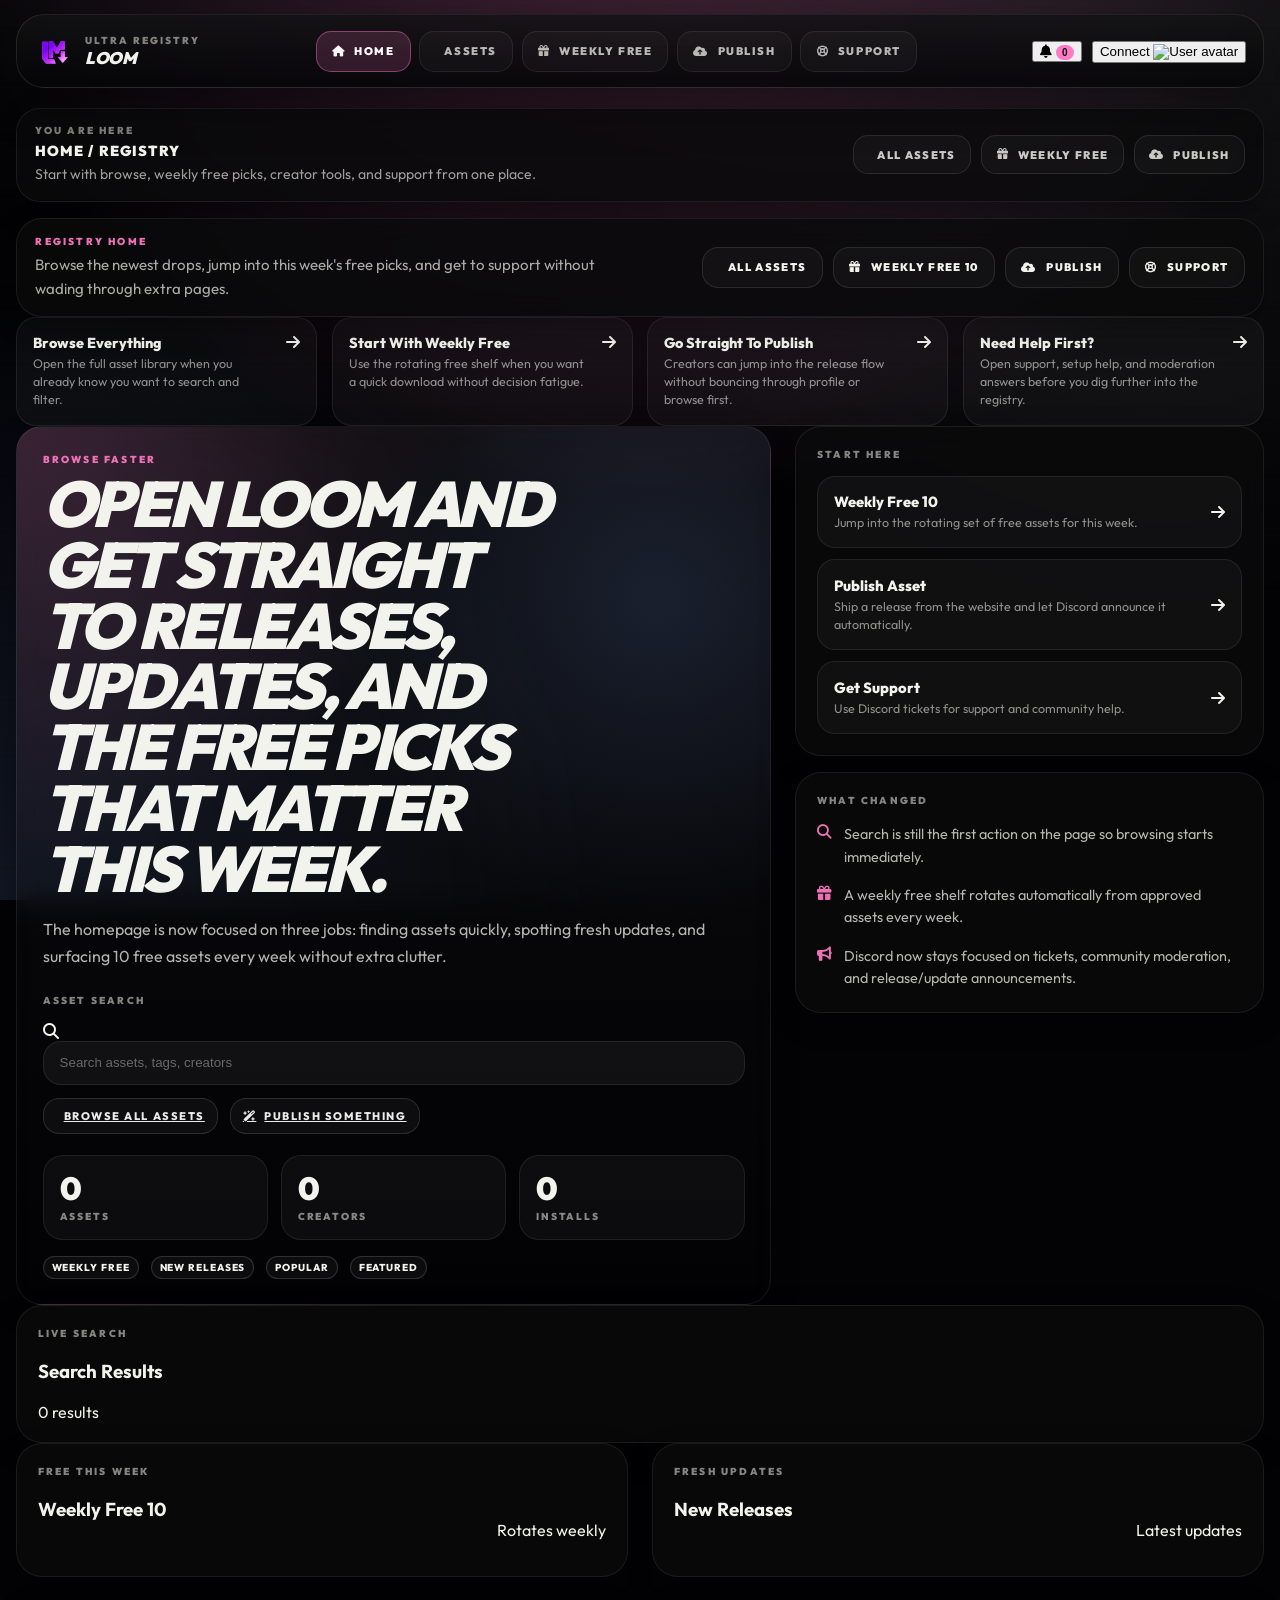
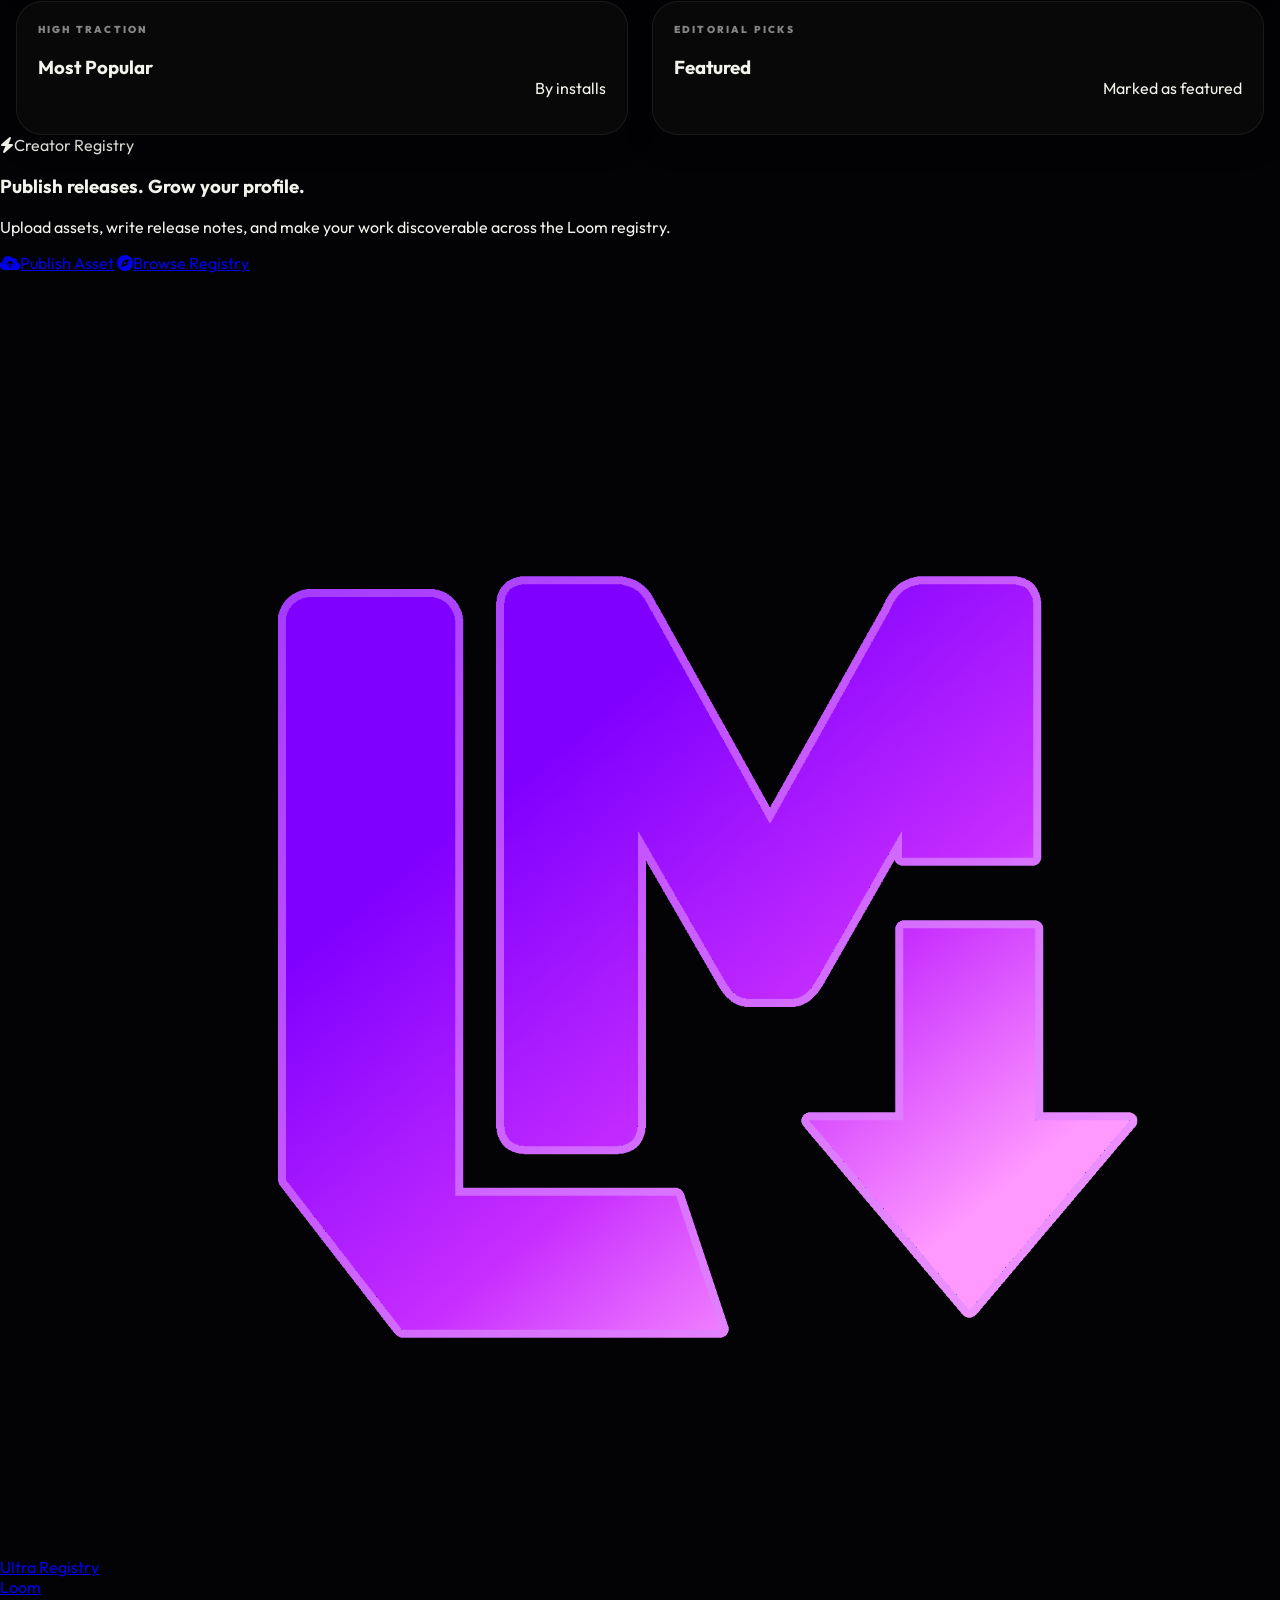
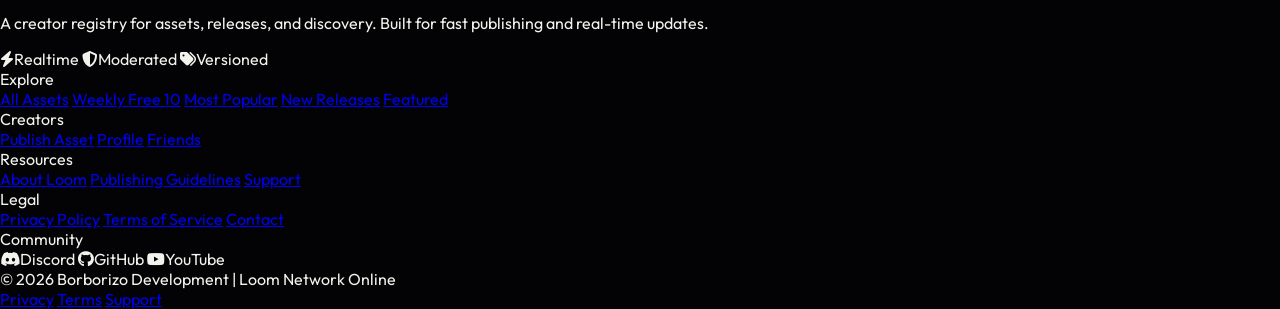
==== commit a8451983: "Add files via upload" ====
--- a/index.html
+++ b/index.html
@@ -40,16 +40,23 @@
         </div>
     </div>
 
-    <header class="site-wrap py-6 flex justify-between items-center gap-4 relative">
-        <a href="index.html" class="inline-flex items-center gap-4 text-inherit no-underline">
-            <img src="logo.png" class="w-9 h-9 object-contain" alt="Loom">
-            <div class="leading-tight">
-                <div class="text-[10px] uppercase tracking-[0.2em] text-white/50 font-black">Ultra Registry</div>
-                <h1 class="text-xl font-extrabold tracking-tighter uppercase italic leading-none">LOOM</h1>
+    <header class="site-wrap shell-header relative">
+        <a href="index.html" class="shell-brand">
+            <img src="logo.png" alt="Loom">
+            <div class="shell-brand-copy">
+                <div class="shell-brand-label">Ultra Registry</div>
+                <div class="shell-brand-title">Loom</div>
             </div>
         </a>
-            <div class="flex items-center gap-3">
-                <div class="relative">
+        <nav class="shell-nav" aria-label="Primary">
+            <a href="index.html" class="shell-link is-active"><i class="fas fa-house"></i><span>Home</span></a>
+            <a href="assets.html" class="shell-link"><i class="fas fa-grid-2"></i><span>Assets</span></a>
+            <a href="assets.html?view=weekly-free" class="shell-link"><i class="fas fa-gift"></i><span>Weekly Free</span></a>
+            <a href="upload.html" class="shell-link"><i class="fas fa-cloud-arrow-up"></i><span>Publish</span></a>
+            <a href="support.html" class="shell-link"><i class="fas fa-life-ring"></i><span>Support</span></a>
+        </nav>
+        <div class="shell-actions">
+            <div class="relative">
                 <button id="notif-trigger" class="bg-white/5 border border-white/10 rounded-full px-4 py-1.5 inline-flex items-center gap-2" type="button" aria-haspopup="menu" aria-expanded="false" aria-controls="notif-menu" aria-label="Open notifications">
                     <i class="fas fa-bell"></i>
                     <span id="notif-count" class="notif-badge hidden">0</span>
@@ -87,45 +94,190 @@
     </header>
 
     <main class="site-wrap pb-12 space-y-8">
-        <section class="grid grid-cols-1 xl:grid-cols-[320px_1fr] gap-6">
-            <aside class="surface p-4 space-y-4 h-fit">
-                <label for="search-input" class="text-xs uppercase tracking-[0.2em] text-gray-500 font-black">Asset Search</label>
-                <div class="relative">
-                    <i class="fas fa-search absolute left-4 top-1/2 -translate-y-1/2 text-gray-500 text-xs"></i>
-                    <input id="search-input" class="field pl-10" placeholder="Search assets, tags, creators">
+        <nav class="surface home-topbar" aria-label="Homepage shortcuts">
+            <div>
+                <div class="home-topbar-label">Registry Home</div>
+                <p class="home-topbar-copy">Browse the newest drops, jump into this week's free picks, and get to support without wading through extra pages.</p>
+            </div>
+            <div class="home-topbar-links">
+                <a href="assets.html" class="home-topbar-link"><i class="fas fa-grid-2"></i><span>All Assets</span></a>
+                <a href="assets.html?view=weekly-free" class="home-topbar-link"><i class="fas fa-gift"></i><span>Weekly Free 10</span></a>
+                <a href="upload.html" class="home-topbar-link"><i class="fas fa-cloud-arrow-up"></i><span>Publish</span></a>
+                <a href="support.html" class="home-topbar-link"><i class="fas fa-life-ring"></i><span>Support</span></a>
+            </div>
+        </nav>
+
+        <section class="page-shortcuts" aria-label="Start paths">
+            <a href="assets.html" class="page-shortcut">
+                <span>
+                    <strong>Browse Everything</strong>
+                    <small>Open the full asset library when you already know you want to search and filter.</small>
+                </span>
+                <i class="fas fa-arrow-right text-white/45"></i>
+            </a>
+            <a href="assets.html?view=weekly-free" class="page-shortcut">
+                <span>
+                    <strong>Start With Weekly Free</strong>
+                    <small>Use the rotating free shelf when you want a quick download without decision fatigue.</small>
+                </span>
+                <i class="fas fa-arrow-right text-white/45"></i>
+            </a>
+            <a href="upload.html" class="page-shortcut">
+                <span>
+                    <strong>Go Straight To Publish</strong>
+                    <small>Creators can jump into the release flow without bouncing through profile or browse first.</small>
+                </span>
+                <i class="fas fa-arrow-right text-white/45"></i>
+            </a>
+            <a href="support.html" class="page-shortcut">
+                <span>
+                    <strong>Need Help First?</strong>
+                    <small>Open support, setup help, and moderation answers before you dig further into the registry.</small>
+                </span>
+                <i class="fas fa-arrow-right text-white/45"></i>
+            </a>
+        </section>
+
+        <section class="home-hero-grid">
+            <article class="surface home-hero-panel">
+                <div class="home-hero-copy">
+                    <div class="home-eyebrow">Browse Faster</div>
+                    <h2>Open Loom and get straight to releases, updates, and the free picks that matter this week.</h2>
+                    <p>The homepage is now focused on three jobs: finding assets quickly, spotting fresh updates, and surfacing 10 free assets every week without extra clutter.</p>
                 </div>
-                <a href="assets.html" class="btn btn-neutral w-full justify-center mt-3"><i class="fas fa-grid-2"></i><span>All Assets</span></a>
-                <div class="grid grid-cols-3 gap-2">
-                    <div class="surface p-2 text-center"><div id="metric-assets" class="text-lg font-black">0</div><div class="text-[9px] uppercase text-gray-500 font-bold">Assets</div></div>
-                    <div class="surface p-2 text-center"><div id="metric-creators" class="text-lg font-black">0</div><div class="text-[9px] uppercase text-gray-500 font-bold">Creators</div></div>
-                    <div class="surface p-2 text-center"><div id="metric-downloads" class="text-lg font-black">0</div><div class="text-[9px] uppercase text-gray-500 font-bold">Installs</div></div>
+
+                <div class="home-search-block">
+                    <label for="search-input" class="home-block-label">Asset Search</label>
+                    <div class="relative">
+                        <i class="fas fa-search absolute left-4 top-1/2 -translate-y-1/2 text-gray-500 text-xs"></i>
+                        <input id="search-input" class="field pl-10" placeholder="Search assets, tags, creators">
+                    </div>
+                    <div class="home-search-actions">
+                        <a href="assets.html" class="btn btn-neutral"><i class="fas fa-grid-2"></i><span>Browse All Assets</span></a>
+                        <a href="upload.html" class="btn"><i class="fas fa-wand-magic-sparkles"></i><span>Publish Something</span></a>
+                    </div>
                 </div>
-            </aside>
-            <article class="surface p-8 border-pink-500/20 bg-gradient-to-br from-pink-500/10 to-transparent">
-                <h2 class="text-4xl md:text-6xl font-black italic mb-3">Build. Ship. Spotlight.</h2>
-                <p class="text-gray-300 max-w-3xl">Feature system, most popular, dev choice, new releases, known creators, and featured creators all update from your Firebase data.</p>
-                <div class="flex flex-wrap gap-2 mt-4">
-                    <span class="chip">Feature System</span><span class="chip">Most Popular</span><span class="chip">Dev Choice</span><span class="chip">New Releases</span><span class="chip">Creator Discovery</span>
+
+                <div class="home-stat-grid">
+                    <div class="home-stat-card">
+                        <div id="metric-assets" class="home-stat-value">0</div>
+                        <div class="home-stat-label">Assets</div>
+                    </div>
+                    <div class="home-stat-card">
+                        <div id="metric-creators" class="home-stat-value">0</div>
+                        <div class="home-stat-label">Creators</div>
+                    </div>
+                    <div class="home-stat-card">
+                        <div id="metric-downloads" class="home-stat-value">0</div>
+                        <div class="home-stat-label">Installs</div>
+                    </div>
+                </div>
+
+                <div class="home-anchor-row" aria-label="Curated sections">
+                    <a href="#weeklyfree-grid" class="chip home-anchor-link">Weekly Free</a>
+                    <a href="#newrelease-grid" class="chip home-anchor-link">New Releases</a>
+                    <a href="#popular-grid" class="chip home-anchor-link">Popular</a>
+                    <a href="#featured-grid" class="chip home-anchor-link">Featured</a>
                 </div>
             </article>
+
+            <aside class="home-side-stack">
+                <section class="surface home-side-card">
+                    <div class="home-block-label">Start Here</div>
+                    <div class="home-quick-links">
+                        <a href="assets.html?view=weekly-free" class="home-quick-link">
+                            <span>
+                                <strong>Weekly Free 10</strong>
+                                <small>Jump into the rotating set of free assets for this week.</small>
+                            </span>
+                            <i class="fas fa-arrow-right"></i>
+                        </a>
+                        <a href="upload.html" class="home-quick-link">
+                            <span>
+                                <strong>Publish Asset</strong>
+                                <small>Ship a release from the website and let Discord announce it automatically.</small>
+                            </span>
+                            <i class="fas fa-arrow-right"></i>
+                        </a>
+                        <a href="support.html" class="home-quick-link">
+                            <span>
+                                <strong>Get Support</strong>
+                                <small>Use Discord tickets for support and community help.</small>
+                            </span>
+                            <i class="fas fa-arrow-right"></i>
+                        </a>
+                    </div>
+                </section>
+
+                <section class="surface home-side-card">
+                    <div class="home-block-label">What Changed</div>
+                    <div class="home-note-list">
+                        <div class="home-note-item"><i class="fas fa-magnifying-glass"></i><span>Search is still the first action on the page so browsing starts immediately.</span></div>
+                        <div class="home-note-item"><i class="fas fa-gift"></i><span>A weekly free shelf rotates automatically from approved assets every week.</span></div>
+                        <div class="home-note-item"><i class="fas fa-bullhorn"></i><span>Discord now stays focused on tickets, community moderation, and release/update announcements.</span></div>
+                    </div>
+                </section>
+            </aside>
         </section>
 
-        <section id="search-section" class="hidden">
-            <div class="flex items-center justify-between mb-3">
-                <h3 class="text-lg md:text-xl font-black uppercase tracking-[0.14em]">Search Results</h3>
+        <section id="search-section" class="hidden surface home-results-panel">
+            <div class="flex flex-col md:flex-row md:items-center md:justify-between gap-3 mb-4">
+                <div>
+                    <div class="home-block-label">Live Search</div>
+                    <h3 class="text-lg md:text-xl font-black uppercase tracking-[0.14em]">Search Results</h3>
+                </div>
                 <span id="search-count" class="text-xs text-gray-500 uppercase tracking-[0.12em]">0 results</span>
             </div>
             <div id="search-grid" class="grid grid-cols-1 md:grid-cols-2 xl:grid-cols-3 gap-5"></div>
         </section>
 
-        <div id="curated-wrap" class="space-y-8">
-            <section><div class="flex items-center justify-between mb-3"><h3 class="text-lg md:text-xl font-black uppercase tracking-[0.14em]">Feature System</h3><span class="text-xs text-gray-500 uppercase">Marked as featured</span></div><div id="featured-grid" class="grid grid-cols-1 md:grid-cols-2 xl:grid-cols-3 gap-5"></div></section>
-            <section><div class="flex items-center justify-between mb-3"><h3 class="text-lg md:text-xl font-black uppercase tracking-[0.14em]">Most Popular</h3><span class="text-xs text-gray-500 uppercase">By installs</span></div><div id="popular-grid" class="grid grid-cols-1 md:grid-cols-2 xl:grid-cols-3 gap-5"></div></section>
-            <section><div class="flex items-center justify-between mb-3"><h3 class="text-lg md:text-xl font-black uppercase tracking-[0.14em]">Dev Choice</h3><span class="text-xs text-gray-500 uppercase">Marked by creators</span></div><div id="devchoice-grid" class="grid grid-cols-1 md:grid-cols-2 xl:grid-cols-3 gap-5"></div></section>
-            <section><div class="flex items-center justify-between mb-3"><h3 class="text-lg md:text-xl font-black uppercase tracking-[0.14em]">New Releases</h3><span class="text-xs text-gray-500 uppercase">Latest updates</span></div><div id="newrelease-grid" class="grid grid-cols-1 md:grid-cols-2 xl:grid-cols-3 gap-5"></div></section>
-            <section class="grid grid-cols-1 xl:grid-cols-2 gap-6">
-                <article><div class="flex items-center justify-between mb-3"><h3 class="text-lg md:text-xl font-black uppercase tracking-[0.14em]">Known Creators</h3><span class="text-xs text-gray-500 uppercase">Top and tagged</span></div><div id="known-creators-grid" class="grid grid-cols-1 md:grid-cols-2 gap-4"></div></article>
-                <article><div class="flex items-center justify-between mb-3"><h3 class="text-lg md:text-xl font-black uppercase tracking-[0.14em]">Featured Creators</h3><span class="text-xs text-gray-500 uppercase">Spotlight</span></div><div id="featured-creators-grid" class="grid grid-cols-1 md:grid-cols-2 gap-4"></div></article>
+        <div id="curated-wrap" class="home-curated-layout">
+            <section class="home-section-grid">
+                <article class="surface home-section-card">
+                    <div class="home-section-head">
+                        <div>
+                            <div class="home-block-label">Free This Week</div>
+                            <h3 class="text-lg md:text-xl font-black uppercase tracking-[0.14em]">Weekly Free 10</h3>
+                        </div>
+                        <span class="text-xs text-gray-500 uppercase">Rotates weekly</span>
+                    </div>
+                    <div id="weeklyfree-grid" class="grid grid-cols-1 md:grid-cols-2 gap-5"></div>
+                </article>
+
+                <article class="surface home-section-card">
+                    <div class="home-section-head">
+                        <div>
+                            <div class="home-block-label">Fresh Updates</div>
+                            <h3 class="text-lg md:text-xl font-black uppercase tracking-[0.14em]">New Releases</h3>
+                        </div>
+                        <span class="text-xs text-gray-500 uppercase">Latest updates</span>
+                    </div>
+                    <div id="newrelease-grid" class="grid grid-cols-1 md:grid-cols-2 gap-5"></div>
+                </article>
+            </section>
+
+            <section class="home-section-grid">
+                <article class="surface home-section-card">
+                    <div class="home-section-head">
+                        <div>
+                            <div class="home-block-label">High Traction</div>
+                            <h3 class="text-lg md:text-xl font-black uppercase tracking-[0.14em]">Most Popular</h3>
+                        </div>
+                        <span class="text-xs text-gray-500 uppercase">By installs</span>
+                    </div>
+                    <div id="popular-grid" class="grid grid-cols-1 md:grid-cols-2 gap-5"></div>
+                </article>
+
+                <article class="surface home-section-card">
+                    <div class="home-section-head">
+                        <div>
+                            <div class="home-block-label">Editorial Picks</div>
+                            <h3 class="text-lg md:text-xl font-black uppercase tracking-[0.14em]">Featured</h3>
+                        </div>
+                        <span class="text-xs text-gray-500 uppercase">Marked as featured</span>
+                    </div>
+                    <div id="featured-grid" class="grid grid-cols-1 md:grid-cols-2 gap-5"></div>
+                </article>
             </section>
         </div>
     </main>
@@ -169,10 +321,10 @@
                     <div class="text-[10px] uppercase tracking-[0.22em] font-black text-white/55">Explore</div>
                     <nav class="mt-4 flex flex-col gap-3 text-sm" aria-label="Explore">
                         <a class="text-white/70 hover:text-white transition focus-visible:outline focus-visible:outline-2 focus-visible:outline-pink-300/60 focus-visible:outline-offset-2 rounded-lg" href="assets.html">All Assets</a>
-                        <a class="text-white/70 hover:text-white transition focus-visible:outline focus-visible:outline-2 focus-visible:outline-pink-300/60 focus-visible:outline-offset-2 rounded-lg" href="index.html#featured-grid">Feature System</a>
+                        <a class="text-white/70 hover:text-white transition focus-visible:outline focus-visible:outline-2 focus-visible:outline-pink-300/60 focus-visible:outline-offset-2 rounded-lg" href="assets.html?view=weekly-free">Weekly Free 10</a>
                         <a class="text-white/70 hover:text-white transition focus-visible:outline focus-visible:outline-2 focus-visible:outline-pink-300/60 focus-visible:outline-offset-2 rounded-lg" href="index.html#popular-grid">Most Popular</a>
-                        <a class="text-white/70 hover:text-white transition focus-visible:outline focus-visible:outline-2 focus-visible:outline-pink-300/60 focus-visible:outline-offset-2 rounded-lg" href="index.html#devchoice-grid">Dev Choice</a>
                         <a class="text-white/70 hover:text-white transition focus-visible:outline focus-visible:outline-2 focus-visible:outline-pink-300/60 focus-visible:outline-offset-2 rounded-lg" href="index.html#newrelease-grid">New Releases</a>
+                        <a class="text-white/70 hover:text-white transition focus-visible:outline focus-visible:outline-2 focus-visible:outline-pink-300/60 focus-visible:outline-offset-2 rounded-lg" href="index.html#featured-grid">Featured</a>
                     </nav>
                 </section>
 
@@ -314,6 +466,7 @@
         let users = [];
         let notifUnsub = null;
         let presenceTimer = null;
+        let weeklyFreeAssetIds = new Set();
         const mediaCache = new Map();
 
         function escapeHtml(value = "") {
@@ -423,6 +576,36 @@
             const millis = toMillis(value);
             if (!millis) return "Just now";
             return new Date(millis).toLocaleString(undefined, { month: "short", day: "numeric", hour: "numeric", minute: "2-digit" });
+        }
+
+        function getWeekIdentifier(date = new Date()) {
+            const utcDate = new Date(Date.UTC(date.getFullYear(), date.getMonth(), date.getDate()));
+            const day = utcDate.getUTCDay() || 7;
+            utcDate.setUTCDate(utcDate.getUTCDate() + 4 - day);
+            const yearStart = new Date(Date.UTC(utcDate.getUTCFullYear(), 0, 1));
+            const week = Math.ceil((((utcDate - yearStart) / 86400000) + 1) / 7);
+            return `${utcDate.getUTCFullYear()}-W${String(week).padStart(2, "0")}`;
+        }
+
+        function hashText(value = "") {
+            let hash = 2166136261;
+            for (let index = 0; index < value.length; index += 1) {
+                hash ^= value.charCodeAt(index);
+                hash = Math.imul(hash, 16777619);
+            }
+            return hash >>> 0;
+        }
+
+        function getWeeklyFreeAssets(items = [], limitCount = 10) {
+            const weekKey = getWeekIdentifier();
+            return [...items]
+                .filter((asset) => asset.isFree)
+                .sort((a, b) => {
+                    const aScore = (hashText(`${weekKey}:${a.id}`) % 100000) + (a.featured ? 8000 : 0) + (a.devChoice ? 5000 : 0) + Math.min(Number(a.downloads || 0), 25000);
+                    const bScore = (hashText(`${weekKey}:${b.id}`) % 100000) + (b.featured ? 8000 : 0) + (b.devChoice ? 5000 : 0) + Math.min(Number(b.downloads || 0), 25000);
+                    return bScore - aScore || (b.updatedMs || b.createdMs) - (a.updatedMs || a.createdMs);
+                })
+                .slice(0, limitCount);
         }
 
         function normalizeAsset(id, raw = {}) {
@@ -444,6 +627,7 @@
                 creatorId: String(raw.creatorId || ""),
                 creatorName,
                 downloads: Number.isFinite(downloads) ? downloads : 0,
+                isFree: raw.isFree !== false,
                 featured: Boolean(raw.featured),
                 devChoice: Boolean(raw.devChoice),
                 iconUrl: validHttpUrl(raw.iconUrl || "") || /^data:image\//i.test(String(raw.iconUrl || "")) ? raw.iconUrl : "",
@@ -510,6 +694,7 @@
             const creatorAvatarMediaId = creatorUser?.avatarMediaId || "";
             const iconMediaId = asset.iconMediaId || "";
             const pills = [
+                weeklyFreeAssetIds.has(asset.id) ? `<span class="chip border-emerald-500/40 text-emerald-300">Weekly Free</span>` : asset.isFree ? `<span class="chip border-emerald-500/25 text-emerald-200">Free</span>` : "",
                 asset.featured ? `<span class="chip border-pink-500/40 text-pink-400">Featured</span>` : "",
                 asset.devChoice ? `<span class="chip border-blue-500/40 text-blue-300">Dev Choice</span>` : ""
             ].filter(Boolean).join("");
@@ -636,8 +821,9 @@
         }
 
         function renderCuratedSections() {
+            const weeklyFree = getWeeklyFreeAssets(assets, 10);
+            weeklyFreeAssetIds = new Set(weeklyFree.map((asset) => asset.id));
             const featured = assets.filter((asset) => asset.featured).slice(0, 6);
-            const devChoice = assets.filter((asset) => asset.devChoice).slice(0, 6);
             const popular = [...assets]
                 .sort((a, b) => (b.downloads - a.downloads) || ((b.updatedMs || b.createdMs) - (a.updatedMs || a.createdMs)))
                 .slice(0, 6);
@@ -645,24 +831,10 @@
                 .sort((a, b) => (b.updatedMs || b.createdMs) - (a.updatedMs || a.createdMs))
                 .slice(0, 6);
 
+            renderAssetGrid("weeklyfree-grid", weeklyFree, "No approved free assets yet.");
             renderAssetGrid("featured-grid", featured, "No featured assets yet.");
             renderAssetGrid("popular-grid", popular, "No assets available yet.");
-            renderAssetGrid("devchoice-grid", devChoice, "No dev choice assets yet.");
             renderAssetGrid("newrelease-grid", newReleases, "No release activity yet.");
-
-            const ranked = rankedCreators();
-            const known = ranked.filter((user) => user.isKnownCreator).slice(0, 6);
-            const featuredCreators = ranked.filter((user) => user.isFeaturedCreator).slice(0, 6);
-
-            if (!known.length) {
-                known.push(...ranked.slice(0, 4));
-            }
-            if (!featuredCreators.length) {
-                featuredCreators.push(...ranked.slice(0, 4));
-            }
-
-            renderCreatorGrid("known-creators-grid", known.slice(0, 6), "No known creators marked yet.");
-            renderCreatorGrid("featured-creators-grid", featuredCreators.slice(0, 6), "No featured creators marked yet.");
         }
 
         function computeSearchScore(asset, queryText, matchedCreatorIds) {
--- a/loom.css
+++ b/loom.css
@@ -43,6 +43,32 @@
   -webkit-font-smoothing: antialiased;
   -moz-osx-font-smoothing: grayscale;
   text-rendering: optimizeLegibility;
+}
+
+a,
+button,
+input,
+textarea,
+select {
+  transition:
+    border-color 0.2s ease,
+    background-color 0.2s ease,
+    color 0.2s ease,
+    box-shadow 0.2s ease,
+    transform 0.2s ease;
+}
+
+a:focus-visible,
+button:focus-visible,
+input:focus-visible,
+textarea:focus-visible,
+select:focus-visible {
+  outline: 3px solid rgba(255, 121, 198, 0.24);
+  outline-offset: 2px;
+}
+
+::placeholder {
+  color: rgba(248, 248, 242, 0.38);
 }
 
 ::selection {
@@ -99,6 +125,283 @@
 
 .surface {
   border-radius: var(--radius-xl);
+  box-shadow: 0 10px 28px rgba(0, 0, 0, 0.28);
+}
+
+.shell-header {
+  position: sticky;
+  top: 0.9rem;
+  z-index: 45;
+  margin-top: 0.9rem;
+  margin-bottom: 1.25rem;
+  padding: 0.95rem 1.05rem;
+  display: grid;
+  grid-template-columns: auto minmax(0, 1fr) auto;
+  gap: 1rem;
+  align-items: center;
+  border: 1px solid rgba(255, 255, 255, 0.1);
+  border-radius: 28px;
+  background:
+    linear-gradient(180deg, rgba(255, 255, 255, 0.04), rgba(0, 0, 0, 0.18)),
+    rgba(7, 7, 9, 0.82);
+  backdrop-filter: blur(18px);
+  box-shadow: 0 20px 42px rgba(0, 0, 0, 0.34);
+}
+
+.shell-brand {
+  display: inline-flex;
+  align-items: center;
+  gap: 0.85rem;
+  min-width: 0;
+  color: inherit;
+  text-decoration: none;
+}
+
+.shell-brand img {
+  width: 38px;
+  height: 38px;
+  object-fit: contain;
+}
+
+.shell-brand-copy {
+  min-width: 0;
+  line-height: 1.05;
+}
+
+.shell-brand-label {
+  font-size: 10px;
+  letter-spacing: 0.2em;
+  text-transform: uppercase;
+  color: rgba(248, 248, 242, 0.5);
+  font-weight: 900;
+}
+
+.shell-brand-title {
+  margin-top: 0.15rem;
+  font-size: 1.05rem;
+  font-style: italic;
+  font-weight: 900;
+  letter-spacing: -0.03em;
+  text-transform: uppercase;
+}
+
+.shell-nav {
+  display: flex;
+  flex-wrap: wrap;
+  justify-content: center;
+  gap: 0.55rem;
+  min-width: 0;
+}
+
+.shell-link {
+  display: inline-flex;
+  align-items: center;
+  gap: 0.55rem;
+  padding: 0.78rem 0.95rem;
+  border-radius: 15px;
+  border: 1px solid rgba(255, 255, 255, 0.08);
+  background: rgba(255, 255, 255, 0.03);
+  color: rgba(248, 248, 242, 0.72);
+  text-decoration: none;
+  font-size: 11px;
+  font-weight: 900;
+  letter-spacing: 0.14em;
+  text-transform: uppercase;
+  white-space: nowrap;
+}
+
+.shell-link:hover {
+  border-color: rgba(255, 255, 255, 0.18);
+  color: rgba(255, 255, 255, 0.96);
+  background: rgba(255, 255, 255, 0.06);
+}
+
+.shell-link.is-active {
+  border-color: rgba(255, 121, 198, 0.42);
+  background: rgba(255, 121, 198, 0.16);
+  color: rgba(255, 255, 255, 0.98);
+}
+
+.shell-actions {
+  display: flex;
+  flex-wrap: wrap;
+  justify-content: flex-end;
+  align-items: center;
+  gap: 0.65rem;
+}
+
+.shell-pill {
+  display: inline-flex;
+  align-items: center;
+  gap: 0.55rem;
+  padding: 0.72rem 0.95rem;
+  border-radius: 15px;
+  border: 1px solid rgba(255, 255, 255, 0.09);
+  background: rgba(255, 255, 255, 0.04);
+  color: rgba(248, 248, 242, 0.78);
+  text-decoration: none;
+  font-size: 11px;
+  font-weight: 900;
+  letter-spacing: 0.14em;
+  text-transform: uppercase;
+}
+
+.shell-pill:hover {
+  border-color: rgba(255, 121, 198, 0.36);
+  color: rgba(255, 255, 255, 0.96);
+  background: rgba(255, 121, 198, 0.08);
+}
+
+.page-hero {
+  position: relative;
+  overflow: hidden;
+  border-radius: 32px;
+  border: 1px solid rgba(255, 255, 255, 0.1);
+  background:
+    radial-gradient(circle at top left, rgba(255, 121, 198, 0.14), transparent 34%),
+    radial-gradient(circle at 80% 20%, rgba(122, 162, 255, 0.11), transparent 30%),
+    linear-gradient(180deg, rgba(255, 255, 255, 0.04), rgba(0, 0, 0, 0.16)),
+    rgba(12, 12, 14, 0.66);
+  box-shadow: 0 18px 42px rgba(0, 0, 0, 0.3);
+}
+
+.page-hero::after {
+  content: "";
+  position: absolute;
+  inset: 0;
+  pointer-events: none;
+  background: linear-gradient(120deg, rgba(255, 255, 255, 0.05), transparent 28%, transparent 72%, rgba(255, 255, 255, 0.04));
+  opacity: 0.45;
+}
+
+.page-hero > * {
+  position: relative;
+  z-index: 1;
+}
+
+.page-stack {
+  display: grid;
+  gap: 1.5rem;
+}
+
+.page-context-strip {
+  margin-bottom: 1rem;
+  padding: 0.95rem 1.1rem;
+  display: flex;
+  align-items: center;
+  justify-content: space-between;
+  gap: 1rem;
+  border-radius: 24px;
+}
+
+.page-context-copy {
+  min-width: 0;
+}
+
+.page-context-label {
+  font-size: 10px;
+  letter-spacing: 0.22em;
+  text-transform: uppercase;
+  font-weight: 900;
+  color: rgba(248, 248, 242, 0.5);
+}
+
+.page-context-path {
+  margin: 0.3rem 0 0;
+  font-size: 0.9rem;
+  font-weight: 900;
+  letter-spacing: 0.08em;
+  text-transform: uppercase;
+}
+
+.page-context-summary {
+  margin: 0.25rem 0 0;
+  max-width: 72ch;
+  color: rgba(248, 248, 242, 0.62);
+  font-size: 0.88rem;
+  line-height: 1.55;
+}
+
+.page-context-links {
+  display: flex;
+  flex-wrap: wrap;
+  justify-content: flex-end;
+  gap: 0.6rem;
+}
+
+.page-context-link {
+  display: inline-flex;
+  align-items: center;
+  gap: 0.55rem;
+  padding: 0.72rem 0.92rem;
+  border-radius: 15px;
+  border: 1px solid rgba(255, 255, 255, 0.1);
+  background: rgba(255, 255, 255, 0.03);
+  color: rgba(248, 248, 242, 0.8);
+  text-decoration: none;
+  font-size: 11px;
+  font-weight: 900;
+  letter-spacing: 0.12em;
+  text-transform: uppercase;
+}
+
+.page-context-link:hover {
+  border-color: rgba(255, 121, 198, 0.38);
+  background: rgba(255, 121, 198, 0.08);
+  color: rgba(255, 255, 255, 0.98);
+}
+
+.page-shortcuts {
+  display: grid;
+  grid-template-columns: repeat(auto-fit, minmax(180px, 1fr));
+  gap: 0.9rem;
+}
+
+.page-shortcut {
+  display: flex;
+  justify-content: space-between;
+  gap: 1rem;
+  align-items: flex-start;
+  padding: 1rem;
+  border-radius: 20px;
+  border: 1px solid rgba(255, 255, 255, 0.08);
+  background: rgba(255, 255, 255, 0.035);
+  color: inherit;
+  text-decoration: none;
+}
+
+.page-shortcut:hover {
+  transform: translateY(-1px);
+  border-color: rgba(255, 121, 198, 0.34);
+  background: rgba(255, 121, 198, 0.08);
+}
+
+.page-shortcut strong {
+  display: block;
+  font-size: 0.9rem;
+  font-weight: 800;
+}
+
+.page-shortcut span:last-child,
+.page-shortcut small {
+  display: block;
+  margin-top: 0.2rem;
+  color: rgba(248, 248, 242, 0.55);
+  font-size: 0.78rem;
+  line-height: 1.45;
+}
+
+.page-chip-row {
+  display: flex;
+  flex-wrap: wrap;
+  gap: 0.6rem;
+}
+
+.content-panel {
+  border-radius: 28px;
+  border: 1px solid rgba(255, 255, 255, 0.1);
+  background: rgba(0, 0, 0, 0.22);
+  backdrop-filter: blur(12px);
 }
 
 .field,
@@ -566,13 +869,359 @@
   border-radius: 10px;
 }
 
+.home-topbar {
+  padding: 1rem 1.15rem;
+  display: flex;
+  gap: 1rem;
+  align-items: center;
+  justify-content: space-between;
+}
+
+.home-topbar-label,
+.home-block-label,
+.home-eyebrow {
+  font-size: 10px;
+  letter-spacing: 0.22em;
+  text-transform: uppercase;
+  font-weight: 900;
+}
+
+.home-topbar-label,
+.home-eyebrow {
+  color: rgba(255, 121, 198, 0.92);
+}
+
+.home-block-label {
+  color: rgba(248, 248, 242, 0.52);
+}
+
+.home-topbar-copy {
+  margin: 0.35rem 0 0;
+  max-width: 58ch;
+  color: rgba(248, 248, 242, 0.68);
+  font-size: 0.94rem;
+  line-height: 1.55;
+}
+
+.home-topbar-links {
+  display: flex;
+  flex-wrap: wrap;
+  gap: 0.65rem;
+  justify-content: flex-end;
+}
+
+.home-topbar-link,
+.home-quick-link {
+  color: inherit;
+  text-decoration: none;
+}
+
+.home-topbar-link {
+  display: inline-flex;
+  align-items: center;
+  gap: 0.6rem;
+  padding: 0.8rem 0.95rem;
+  border-radius: 16px;
+  border: 1px solid rgba(255, 255, 255, 0.1);
+  background: rgba(255, 255, 255, 0.03);
+  font-size: 11px;
+  font-weight: 900;
+  letter-spacing: 0.12em;
+  text-transform: uppercase;
+}
+
+.home-topbar-link:hover {
+  border-color: rgba(255, 121, 198, 0.36);
+  background: rgba(255, 121, 198, 0.1);
+}
+
+.home-hero-grid,
+.home-section-grid {
+  display: grid;
+  gap: 1.5rem;
+}
+
+.home-hero-grid {
+  grid-template-columns: minmax(0, 1.45fr) minmax(320px, 0.9fr);
+  align-items: start;
+}
+
+.home-hero-panel,
+.home-side-card,
+.home-section-card,
+.home-results-panel {
+  position: relative;
+  overflow: hidden;
+}
+
+.home-hero-panel {
+  padding: 1.6rem;
+  background:
+    radial-gradient(circle at top left, rgba(255, 121, 198, 0.18), transparent 38%),
+    radial-gradient(circle at 85% 20%, rgba(122, 162, 255, 0.14), transparent 34%),
+    linear-gradient(180deg, rgba(255, 255, 255, 0.04), rgba(0, 0, 0, 0.16));
+}
+
+.home-hero-copy h2 {
+  margin: 0.5rem 0 0;
+  max-width: 12ch;
+  font-size: clamp(2.4rem, 5vw, 4.75rem);
+  line-height: 0.95;
+  letter-spacing: -0.05em;
+  font-style: italic;
+  font-weight: 900;
+  text-transform: uppercase;
+}
+
+.home-hero-copy p {
+  margin: 1rem 0 0;
+  max-width: 64ch;
+  color: rgba(248, 248, 242, 0.72);
+  font-size: 1rem;
+  line-height: 1.7;
+}
+
+.home-search-block {
+  margin-top: 1.5rem;
+  display: grid;
+  gap: 0.85rem;
+}
+
+.home-search-actions,
+.home-anchor-row {
+  display: flex;
+  flex-wrap: wrap;
+  gap: 0.75rem;
+}
+
+.home-stat-grid {
+  margin-top: 1.3rem;
+  display: grid;
+  grid-template-columns: repeat(3, minmax(0, 1fr));
+  gap: 0.8rem;
+}
+
+.home-stat-card {
+  padding: 1rem;
+  border-radius: 20px;
+  border: 1px solid rgba(255, 255, 255, 0.08);
+  background: rgba(255, 255, 255, 0.04);
+}
+
+.home-stat-value {
+  font-size: clamp(1.5rem, 3vw, 2rem);
+  font-weight: 900;
+  line-height: 1;
+  letter-spacing: -0.04em;
+}
+
+.home-stat-label {
+  margin-top: 0.35rem;
+  color: rgba(248, 248, 242, 0.52);
+  font-size: 10px;
+  font-weight: 900;
+  letter-spacing: 0.18em;
+  text-transform: uppercase;
+}
+
+.home-anchor-row {
+  margin-top: 1rem;
+}
+
+.home-anchor-link {
+  color: inherit;
+  text-decoration: none;
+  background: rgba(255, 255, 255, 0.04);
+}
+
+.home-anchor-link:hover {
+  border-color: rgba(255, 121, 198, 0.38);
+  background: rgba(255, 121, 198, 0.1);
+}
+
+.home-side-stack {
+  display: grid;
+  gap: 1rem;
+}
+
+.home-side-card,
+.home-section-card,
+.home-results-panel {
+  padding: 1.3rem;
+}
+
+.home-quick-links,
+.home-note-list {
+  margin-top: 0.9rem;
+  display: grid;
+  gap: 0.7rem;
+}
+
+.home-quick-link {
+  display: flex;
+  align-items: center;
+  justify-content: space-between;
+  gap: 1rem;
+  padding: 0.95rem 1rem;
+  border-radius: 18px;
+  border: 1px solid rgba(255, 255, 255, 0.08);
+  background: rgba(255, 255, 255, 0.035);
+}
+
+.home-quick-link:hover {
+  transform: translateY(-1px);
+  border-color: rgba(255, 121, 198, 0.34);
+  background: rgba(255, 121, 198, 0.08);
+}
+
+.home-quick-link span {
+  display: block;
+}
+
+.home-quick-link strong {
+  display: block;
+  font-size: 0.92rem;
+  font-weight: 800;
+}
+
+.home-quick-link small {
+  display: block;
+  margin-top: 0.2rem;
+  color: rgba(248, 248, 242, 0.55);
+  font-size: 0.78rem;
+  line-height: 1.45;
+}
+
+.home-note-item {
+  display: flex;
+  gap: 0.8rem;
+  align-items: flex-start;
+  padding: 0.15rem 0;
+  color: rgba(248, 248, 242, 0.72);
+  line-height: 1.55;
+  font-size: 0.9rem;
+}
+
+.home-note-item i {
+  margin-top: 0.12rem;
+  color: rgba(255, 121, 198, 0.92);
+}
+
+.home-curated-layout {
+  display: grid;
+  gap: 1.5rem;
+}
+
+.mobile-dock {
+  position: fixed;
+  left: 50%;
+  bottom: 0.85rem;
+  transform: translateX(-50%);
+  width: min(780px, calc(100% - 1rem));
+  padding: 0.6rem;
+  display: none;
+  gap: 0.45rem;
+  border: 1px solid rgba(255, 255, 255, 0.12);
+  border-radius: 24px;
+  background:
+    linear-gradient(180deg, rgba(255, 255, 255, 0.05), rgba(0, 0, 0, 0.18)),
+    rgba(7, 7, 9, 0.92);
+  backdrop-filter: blur(18px);
+  box-shadow: 0 18px 44px rgba(0, 0, 0, 0.42);
+  z-index: 55;
+}
+
+.mobile-dock-link {
+  display: inline-flex;
+  flex-direction: column;
+  align-items: center;
+  justify-content: center;
+  gap: 0.35rem;
+  min-height: 56px;
+  padding: 0.6rem 0.45rem;
+  border-radius: 18px;
+  color: rgba(248, 248, 242, 0.72);
+  text-decoration: none;
+  font-size: 10px;
+  font-weight: 900;
+  letter-spacing: 0.08em;
+  text-transform: uppercase;
+}
+
+.mobile-dock-link i {
+  font-size: 14px;
+}
+
+.mobile-dock-link:hover {
+  background: rgba(255, 255, 255, 0.06);
+  color: rgba(255, 255, 255, 0.98);
+}
+
+.mobile-dock-link.is-active {
+  background: rgba(255, 121, 198, 0.14);
+  border: 1px solid rgba(255, 121, 198, 0.38);
+  color: rgba(255, 255, 255, 0.98);
+}
+
+.home-section-grid {
+  grid-template-columns: repeat(2, minmax(0, 1fr));
+}
+
+.home-section-head {
+  display: flex;
+  align-items: flex-end;
+  justify-content: space-between;
+  gap: 1rem;
+  margin-bottom: 1rem;
+}
+
 @media (max-width: 1100px) {
+  .shell-header {
+    grid-template-columns: 1fr;
+  }
+
+  .shell-nav,
+  .shell-actions {
+    justify-content: flex-start;
+  }
+
+  .page-context-strip {
+    flex-direction: column;
+    align-items: stretch;
+  }
+
+  .page-context-links {
+    justify-content: flex-start;
+  }
+
   .footer-sitemap {
     grid-template-columns: 1fr 1fr 1fr;
   }
+
+  .home-hero-grid {
+    grid-template-columns: 1fr;
+  }
 }
 
 @media (max-width: 900px) {
+  .shell-link,
+  .shell-pill {
+    padding: 0.72rem 0.88rem;
+  }
+
+  .home-topbar {
+    flex-direction: column;
+    align-items: stretch;
+  }
+
+  .home-topbar-links {
+    justify-content: flex-start;
+  }
+
+  .home-section-grid {
+    grid-template-columns: 1fr;
+  }
+
   .footer-cta {
     flex-direction: column;
     align-items: stretch;
@@ -588,12 +1237,74 @@
 }
 
 @media (max-width: 760px) {
+  .shell-header {
+    padding: 0.85rem;
+    border-radius: 22px;
+  }
+
+  .shell-nav {
+    display: grid;
+    grid-template-columns: repeat(2, minmax(0, 1fr));
+  }
+
+  .shell-link,
+  .shell-pill {
+    justify-content: center;
+  }
+
+  .page-shortcuts {
+    grid-template-columns: 1fr;
+  }
+
+  .page-context-strip {
+    padding: 0.95rem;
+    border-radius: 20px;
+  }
+
+  .page-context-path {
+    font-size: 0.8rem;
+  }
+
+  .home-stat-grid {
+    grid-template-columns: 1fr;
+  }
+
+  .home-hero-panel,
+  .home-side-card,
+  .home-section-card,
+  .home-results-panel {
+    padding: 1.05rem;
+  }
+
+  .home-section-head {
+    flex-direction: column;
+    align-items: flex-start;
+  }
+
   .footer-sitemap {
     grid-template-columns: 1fr 1fr;
   }
+
+  body.has-mobile-dock {
+    padding-bottom: 6rem;
+  }
+
+  .mobile-dock {
+    display: grid;
+    grid-template-columns: repeat(5, minmax(0, 1fr));
+  }
 }
 
 @media (max-width: 520px) {
+  .shell-nav {
+    grid-template-columns: 1fr;
+  }
+
+  .page-context-link {
+    width: 100%;
+    justify-content: center;
+  }
+
   .footer-sitemap {
     grid-template-columns: 1fr;
   }
@@ -605,6 +1316,12 @@
   .footer-bottom-inner {
     flex-direction: column;
     align-items: flex-start;
+  }
+}
+
+@media (max-width: 760px) {
+  .site-wrap {
+    width: min(1500px, calc(100% - 1rem));
   }
 }
 
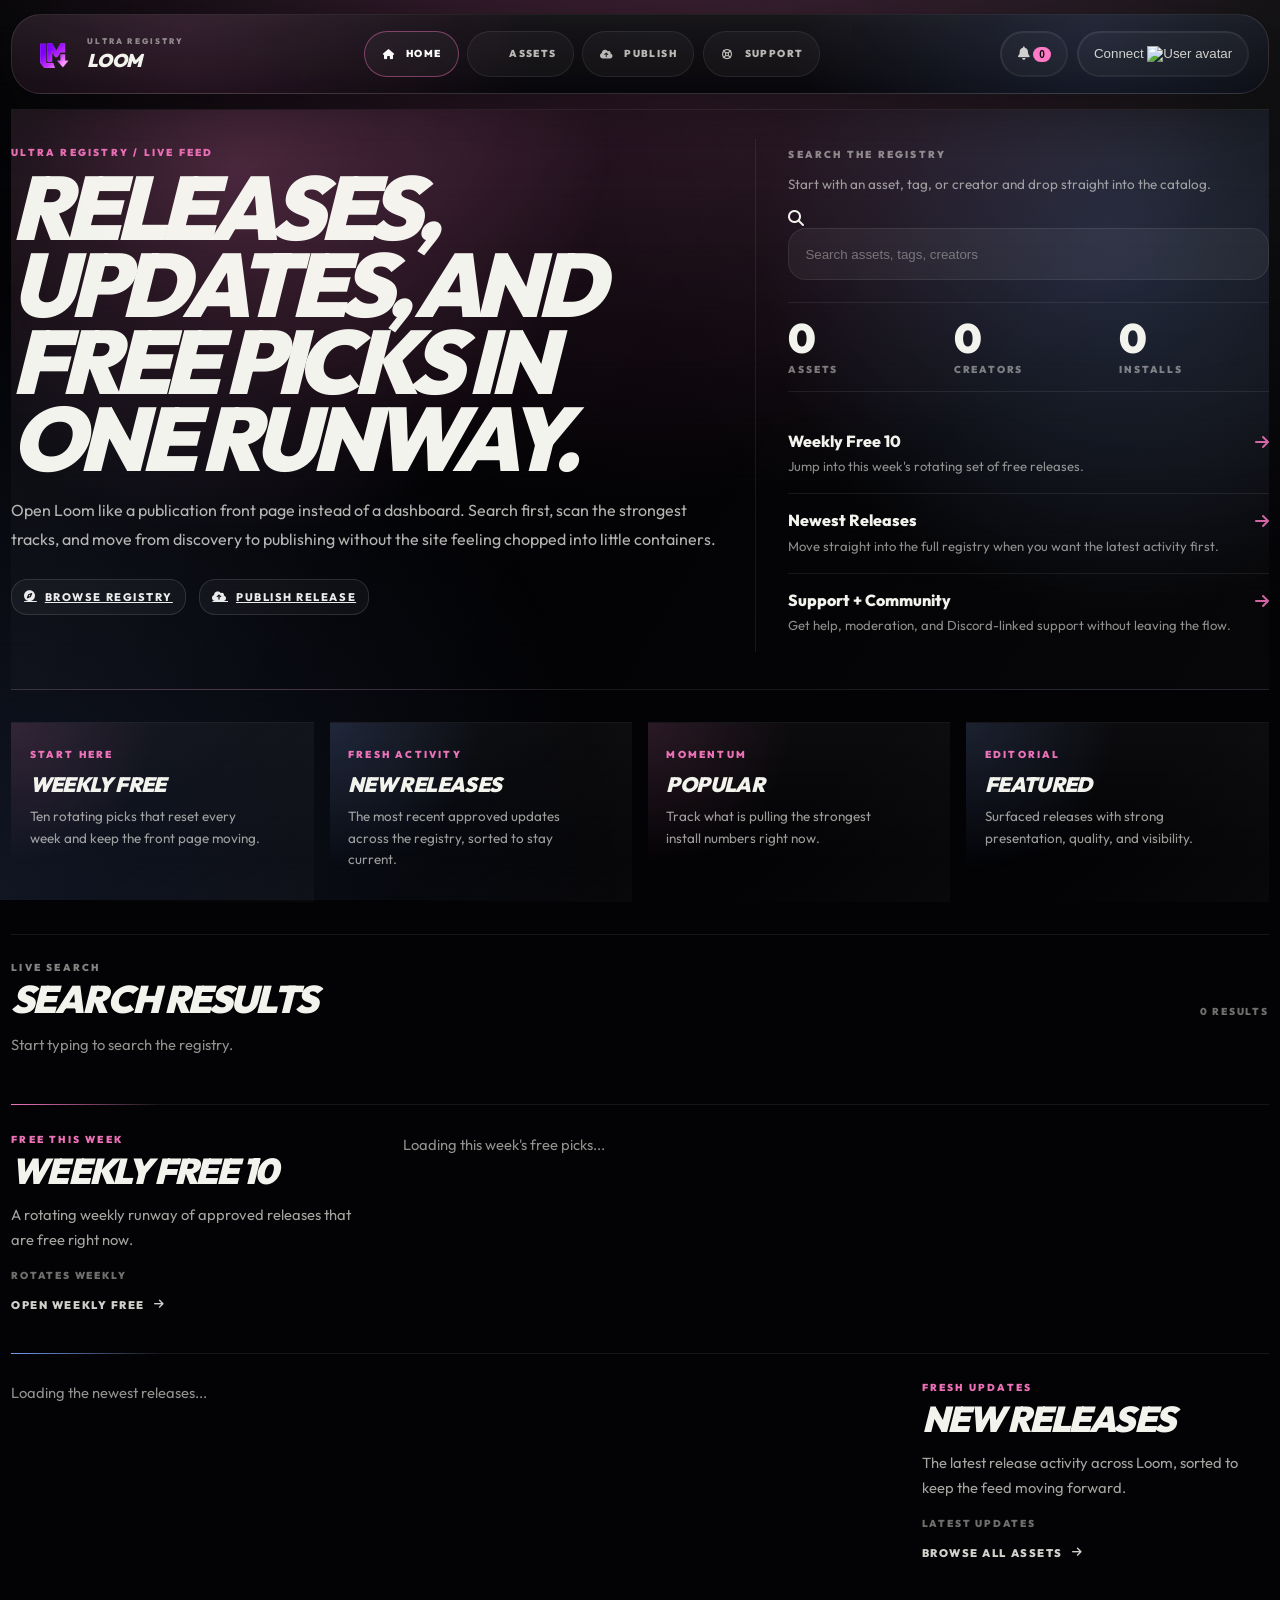
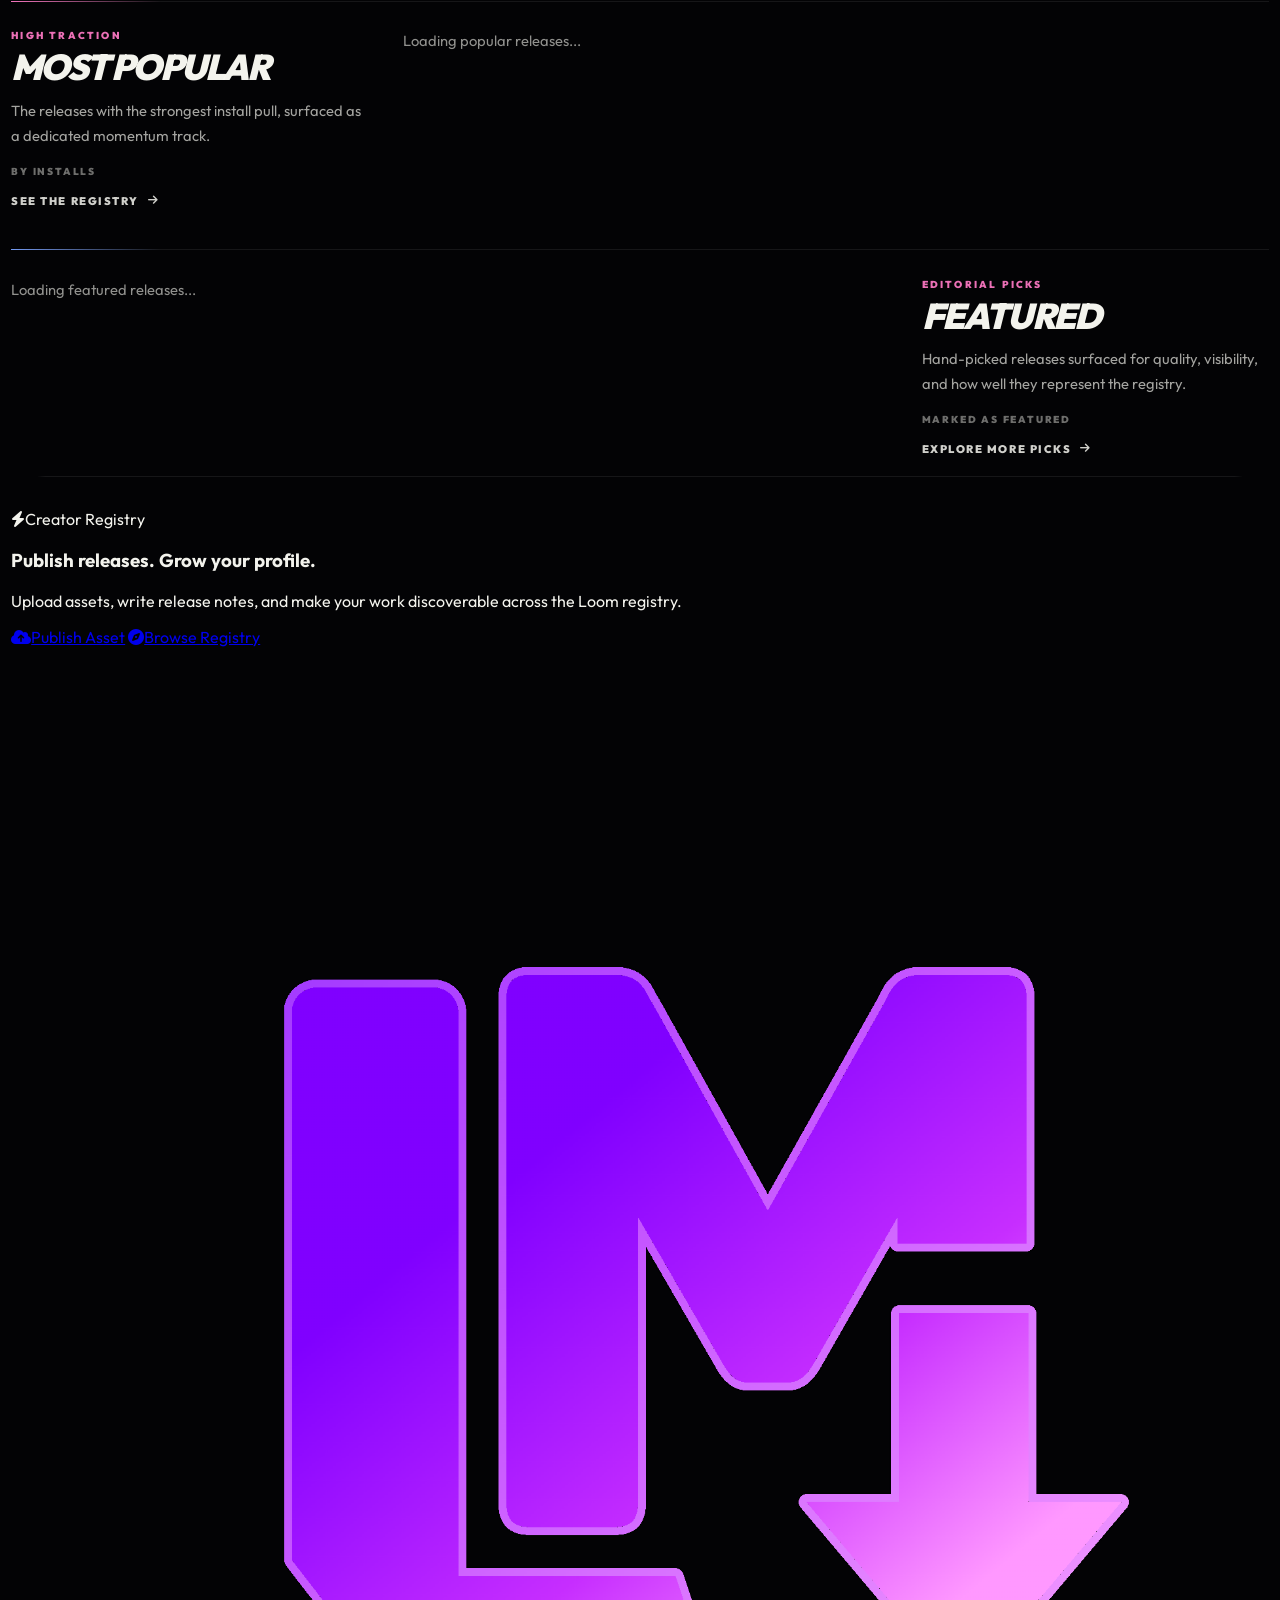
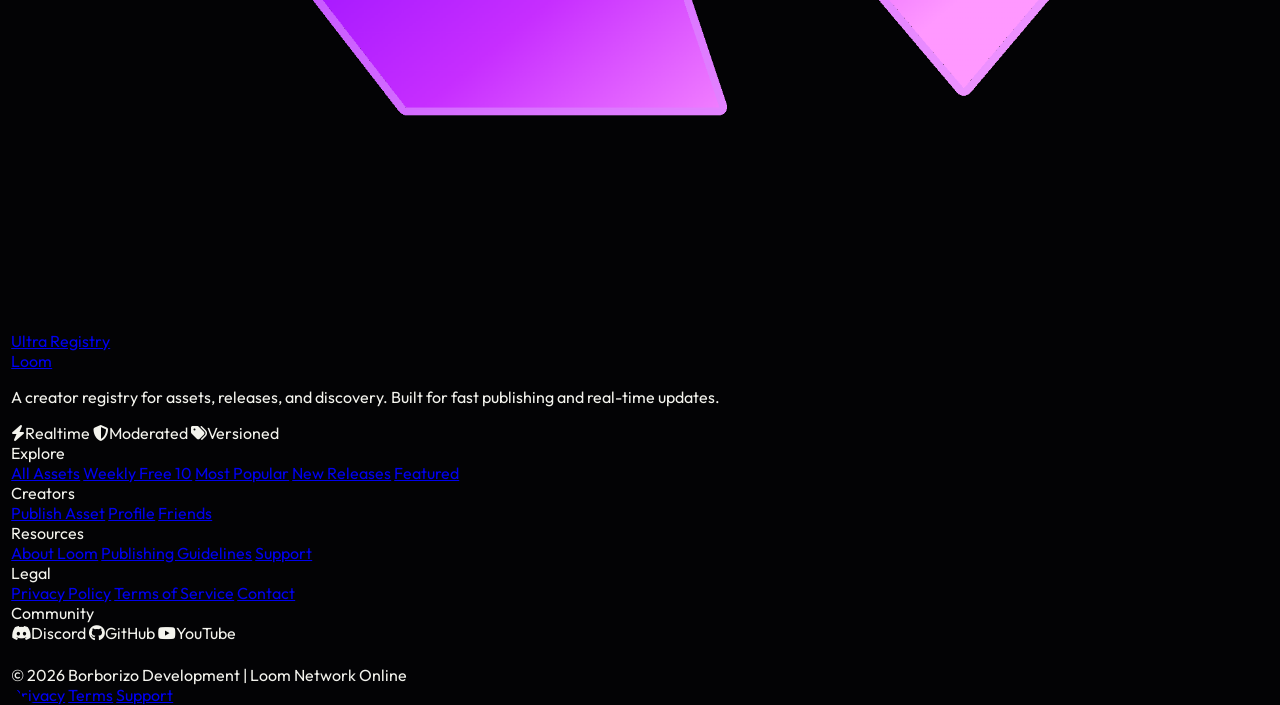
==== commit 985ff57f: "Add files via upload" ====
--- a/index.html
+++ b/index.html
@@ -13,29 +13,1104 @@
     <link href="https://fonts.googleapis.com/css2?family=Outfit:wght@300;400;600;800&display=swap" rel="stylesheet">
     <link rel="stylesheet" href="loom.css">
     <style>
-        .asset-card { border: 1px solid rgba(255, 255, 255, 0.08); border-radius: var(--radius-xl); background: linear-gradient(180deg, rgba(255, 255, 255, 0.05), rgba(0, 0, 0, 0.35)); transition: 0.2s; }
-        .asset-card:hover { transform: translateY(-2px); border-color: rgba(255, 121, 198, 0.35); }
-        .creator-card { border: 1px solid rgba(255, 255, 255, 0.08); border-radius: var(--radius-xl); background: linear-gradient(160deg, rgba(255, 255, 255, 0.04), rgba(255, 121, 198, 0.06)); transition: 0.2s; }
-        .creator-card:hover { transform: translateY(-2px); border-color: rgba(255, 121, 198, 0.35); }
-        #auth-modal { display: none; position: fixed; inset: 0; background: rgba(0, 0, 0, 0.8); backdrop-filter: blur(10px); z-index: 1000; align-items: center; justify-content: center; padding: 1rem; }
-        #auth-modal.open { display: flex; }
-        .auth-card { background: var(--surface-strong); border: 1px solid var(--border); width: 100%; max-width: 400px; border-radius: var(--radius-xl); padding: 2rem; position: relative; }
+        body.page-index .workspace-bar {
+            width: min(1520px, calc(100% - 2.4rem));
+            margin-top: 0.4rem;
+            margin-bottom: 1.7rem;
+            padding: 0 0 1.5rem;
+            border: 0;
+            border-bottom: 1px solid rgba(255, 255, 255, 0.08);
+            border-radius: 0;
+            background: none;
+            box-shadow: none;
+            backdrop-filter: none;
+        }
+
+        body.page-index .workspace-title {
+            font-size: clamp(2rem, 3vw, 2.85rem);
+        }
+
+        body.page-index .workspace-summary {
+            max-width: 72ch;
+        }
+
+        body.page-index .workspace-action {
+            border-color: rgba(255, 255, 255, 0.12);
+            background: transparent;
+        }
+
+        body.site-frame-ready.page-index .workspace-bar {
+            width: 100%;
+            margin-top: 0;
+            margin-bottom: 1.35rem;
+        }
+
+        body.page-index #site-footer section[aria-label="Loom footer call to action"] {
+            border: 0;
+            border-top: 1px solid rgba(255, 255, 255, 0.08);
+            border-radius: 0;
+            padding: 2rem 0 1.4rem;
+            background: none;
+            box-shadow: none;
+            backdrop-filter: none;
+        }
+
+        body.page-index #site-footer section[aria-label="Loom footer call to action"]::before {
+            inset: 0 auto auto 0;
+            width: 180px;
+            height: 1px;
+            opacity: 1;
+            background: linear-gradient(90deg, rgba(255, 121, 198, 0.95), transparent);
+        }
+
+        .home-flow {
+            display: grid;
+            gap: 3.4rem;
+        }
+
+        .home-intro {
+            position: relative;
+            display: grid;
+            grid-template-columns: minmax(0, 1.12fr) minmax(320px, 0.88fr);
+            gap: 2.6rem;
+            padding: 2.2rem 0 2.8rem;
+        }
+
+        .home-intro::before {
+            content: "";
+            position: absolute;
+            inset: 0;
+            border-top: 1px solid rgba(255, 255, 255, 0.08);
+            border-bottom: 1px solid rgba(255, 255, 255, 0.08);
+            background:
+                radial-gradient(circle at 14% 18%, rgba(255, 121, 198, 0.18), transparent 34%),
+                radial-gradient(circle at 88% 28%, rgba(122, 162, 255, 0.14), transparent 32%),
+                linear-gradient(90deg, rgba(255, 255, 255, 0.03), transparent 56%);
+            pointer-events: none;
+        }
+
+        .home-intro > * {
+            position: relative;
+            z-index: 1;
+        }
+
+        .home-intro-copy {
+            min-width: 0;
+            padding-right: 0.5rem;
+        }
+
+        .home-intro-label,
+        .home-search-label,
+        .home-stream-label {
+            font-size: 10px;
+            letter-spacing: 0.22em;
+            text-transform: uppercase;
+            font-weight: 900;
+        }
+
+        .home-intro-label,
+        .home-stream-label {
+            color: rgba(255, 121, 198, 0.92);
+        }
+
+        .home-search-label {
+            color: rgba(248, 248, 242, 0.54);
+        }
+
+        .home-intro-title {
+            margin: 0.55rem 0 0;
+            max-width: 10.5ch;
+            font-size: clamp(3rem, 6vw, 6.2rem);
+            line-height: 0.9;
+            letter-spacing: -0.06em;
+            text-transform: uppercase;
+            font-style: italic;
+            font-weight: 900;
+        }
+
+        .home-intro-summary {
+            margin: 1.2rem 0 0;
+            max-width: 66ch;
+            color: rgba(248, 248, 242, 0.72);
+            font-size: 1.02rem;
+            line-height: 1.72;
+        }
+
+        .home-intro-actions {
+            display: flex;
+            flex-wrap: wrap;
+            gap: 0.85rem;
+            margin-top: 1.5rem;
+        }
+
+        .home-scene-links {
+            display: flex;
+            flex-wrap: wrap;
+            gap: 0.9rem 1.25rem;
+            margin-top: 1.7rem;
+            padding-top: 1rem;
+            border-top: 1px solid rgba(255, 255, 255, 0.08);
+        }
+
+        .home-scene-link,
+        .home-stream-link {
+            display: inline-flex;
+            align-items: center;
+            gap: 0.55rem;
+            color: rgba(248, 248, 242, 0.84);
+            text-decoration: none;
+            font-size: 11px;
+            font-weight: 900;
+            letter-spacing: 0.14em;
+            text-transform: uppercase;
+        }
+
+        .home-scene-link:hover,
+        .home-stream-link:hover {
+            color: rgba(255, 255, 255, 0.98);
+        }
+
+        .home-intro-side {
+            display: grid;
+            gap: 1.5rem;
+            align-content: start;
+            padding-left: 2rem;
+            border-left: 1px solid rgba(255, 255, 255, 0.08);
+        }
+
+        .home-search-stack {
+            display: grid;
+            gap: 0.85rem;
+        }
+
+        .home-search-note {
+            margin: 0;
+            color: rgba(248, 248, 242, 0.58);
+            font-size: 0.84rem;
+            line-height: 1.6;
+        }
+
+        .home-metric-strip {
+            display: grid;
+            grid-template-columns: repeat(3, minmax(0, 1fr));
+            gap: 1rem;
+            padding: 1rem 0;
+            border-top: 1px solid rgba(255, 255, 255, 0.08);
+            border-bottom: 1px solid rgba(255, 255, 255, 0.08);
+        }
+
+        .home-metric-item {
+            min-width: 0;
+        }
+
+        .home-metric-value {
+            font-size: clamp(1.6rem, 3vw, 2.45rem);
+            font-weight: 900;
+            line-height: 0.95;
+            letter-spacing: -0.05em;
+        }
+
+        .home-metric-label {
+            margin-top: 0.35rem;
+            color: rgba(248, 248, 242, 0.48);
+            font-size: 10px;
+            font-weight: 900;
+            letter-spacing: 0.18em;
+            text-transform: uppercase;
+        }
+
+        .home-guides {
+            display: grid;
+            gap: 0;
+        }
+
+        .home-guide {
+            display: grid;
+            grid-template-columns: minmax(0, 1fr) auto;
+            gap: 1rem;
+            align-items: start;
+            padding: 1rem 0;
+            border-top: 1px solid rgba(255, 255, 255, 0.08);
+            color: inherit;
+            text-decoration: none;
+        }
+
+        .home-guide:first-child {
+            border-top: 0;
+        }
+
+        .home-guide:hover {
+            color: rgba(255, 255, 255, 0.98);
+            transform: translateX(6px);
+        }
+
+        .home-guide i {
+            margin-top: 0.2rem;
+            color: rgba(255, 121, 198, 0.82);
+        }
+
+        .home-guide-label {
+            font-size: 0.98rem;
+            font-weight: 800;
+        }
+
+        .home-guide-copy {
+            margin: 0.35rem 0 0;
+            color: rgba(248, 248, 242, 0.56);
+            font-size: 0.82rem;
+            line-height: 1.6;
+        }
+
+        .home-streams {
+            display: grid;
+            gap: 2.8rem;
+        }
+
+        .home-stream-section {
+            position: relative;
+            display: grid;
+            grid-template-columns: minmax(220px, 280px) minmax(0, 1fr);
+            gap: 2rem;
+            align-items: start;
+            padding-top: 1.75rem;
+        }
+
+        .home-stream-section::before {
+            content: "";
+            position: absolute;
+            top: 0;
+            left: 0;
+            right: 0;
+            height: 1px;
+            background: rgba(255, 255, 255, 0.08);
+        }
+
+        .home-stream-section::after {
+            content: "";
+            position: absolute;
+            top: 0;
+            left: 0;
+            width: 140px;
+            height: 1px;
+            background: linear-gradient(90deg, rgba(255, 121, 198, 0.95), transparent);
+        }
+
+        .home-stream-section:nth-child(2n)::after {
+            background: linear-gradient(90deg, rgba(122, 162, 255, 0.95), transparent);
+        }
+
+        .home-stream-intro {
+            position: sticky;
+            top: 6.25rem;
+            align-self: start;
+            min-width: 0;
+        }
+
+        .home-stream-title {
+            margin: 0.5rem 0 0;
+            font-size: clamp(1.7rem, 2.7vw, 2.8rem);
+            line-height: 0.94;
+            letter-spacing: -0.05em;
+            text-transform: uppercase;
+            font-style: italic;
+            font-weight: 900;
+        }
+
+        .home-stream-copy {
+            margin: 0.9rem 0 0;
+            color: rgba(248, 248, 242, 0.66);
+            font-size: 0.92rem;
+            line-height: 1.68;
+        }
+
+        .home-stream-meta {
+            margin-top: 1rem;
+            color: rgba(248, 248, 242, 0.45);
+            font-size: 10px;
+            font-weight: 900;
+            letter-spacing: 0.18em;
+            text-transform: uppercase;
+        }
+
+        .home-stream-link {
+            margin-top: 1rem;
+        }
+
+        .home-search-stage .home-stream-intro {
+            position: static;
+        }
+
+        .home-release-rail {
+            display: grid;
+            gap: 0;
+            min-width: 0;
+        }
+
+        .home-empty-state {
+            padding: 1rem 0;
+            border-top: 1px solid rgba(255, 255, 255, 0.08);
+            color: rgba(248, 248, 242, 0.58);
+            font-size: 0.92rem;
+            line-height: 1.6;
+        }
+
+        .asset-card {
+            position: relative;
+            display: grid;
+            grid-template-columns: minmax(0, 1fr) auto;
+            gap: 1rem 1.5rem;
+            align-items: center;
+            padding: 1.2rem 0;
+            color: inherit;
+            text-decoration: none;
+            border-top: 1px solid rgba(255, 255, 255, 0.08);
+            background: transparent;
+        }
+
+        .asset-card:hover {
+            transform: translateX(6px);
+        }
+
+        .asset-card:hover .asset-card-art {
+            transform: translateY(-2px);
+            box-shadow: 0 20px 34px rgba(0, 0, 0, 0.32);
+        }
+
+        .asset-card-main {
+            display: grid;
+            grid-template-columns: auto minmax(0, 1fr);
+            gap: 1rem;
+            align-items: start;
+            min-width: 0;
+        }
+
+        .asset-card-art {
+            width: 74px;
+            height: 74px;
+            display: grid;
+            place-items: center;
+            border-radius: 26px;
+            background:
+                radial-gradient(circle at 30% 25%, rgba(255, 121, 198, 0.2), transparent 56%),
+                linear-gradient(180deg, rgba(255, 255, 255, 0.06), rgba(0, 0, 0, 0.24));
+            border: 1px solid rgba(255, 255, 255, 0.1);
+            transition: transform 0.2s ease, box-shadow 0.2s ease;
+        }
+
+        .asset-card-art img {
+            width: 56px;
+            height: 56px;
+            border-radius: 20px;
+            border: 1px solid rgba(255, 255, 255, 0.08);
+            object-fit: cover;
+            background: rgba(255, 255, 255, 0.04);
+        }
+
+        .asset-card-copy,
+        .asset-card-head-copy {
+            min-width: 0;
+        }
+
+        .asset-card-copy {
+            display: grid;
+            gap: 0.7rem;
+        }
+
+        .asset-card-overline {
+            display: flex;
+            flex-wrap: wrap;
+            gap: 0.5rem 0.7rem;
+            align-items: center;
+        }
+
+        .asset-card-tag,
+        .asset-card-version {
+            font-size: 10px;
+            font-weight: 900;
+            letter-spacing: 0.16em;
+            text-transform: uppercase;
+        }
+
+        .asset-card-tag {
+            color: rgba(255, 121, 198, 0.88);
+        }
+
+        .asset-card-version {
+            color: rgba(248, 248, 242, 0.44);
+        }
+
+        .asset-card-title {
+            margin: 0.32rem 0 0;
+            font-size: 1.22rem;
+            font-weight: 900;
+            letter-spacing: -0.03em;
+            text-transform: lowercase;
+        }
+
+        .asset-card-description {
+            margin: 0;
+            max-width: 62ch;
+            color: rgba(248, 248, 242, 0.68);
+            font-size: 0.94rem;
+            line-height: 1.68;
+        }
+
+        .asset-card-pills {
+            display: flex;
+            flex-wrap: wrap;
+            gap: 0.45rem;
+        }
+
+        .asset-card-side {
+            display: grid;
+            gap: 0.9rem;
+            min-width: 190px;
+            justify-items: end;
+            text-align: right;
+        }
+
+        .asset-card-creator {
+            display: inline-flex;
+            align-items: center;
+            gap: 0.65rem;
+            min-width: 0;
+            color: rgba(248, 248, 242, 0.72);
+            font-size: 0.82rem;
+            font-weight: 700;
+        }
+
+        .asset-card-creator img {
+            width: 30px;
+            height: 30px;
+            border-radius: 999px;
+            border: 1px solid rgba(255, 255, 255, 0.1);
+            object-fit: cover;
+        }
+
+        .asset-card-creator span {
+            max-width: 132px;
+            overflow: hidden;
+            text-overflow: ellipsis;
+            white-space: nowrap;
+        }
+
+        .asset-card-stats strong {
+            display: block;
+            font-size: 0.84rem;
+            font-weight: 800;
+        }
+
+        .asset-card-stats span {
+            display: block;
+            margin-top: 0.22rem;
+            color: rgba(248, 248, 242, 0.44);
+            font-size: 10px;
+            font-weight: 900;
+            letter-spacing: 0.14em;
+            text-transform: uppercase;
+        }
+
+        .creator-card {
+            display: block;
+            padding: 1rem 0;
+            border-top: 1px solid rgba(255, 255, 255, 0.08);
+            color: inherit;
+            text-decoration: none;
+            background: transparent;
+        }
+
+        .creator-card:hover {
+            transform: translateX(6px);
+        }
+
+        .home-release-rail > .asset-card:first-child,
+        .home-release-rail > .creator-card:first-child,
+        .home-release-rail > .home-empty-state:first-child,
+        #search-grid > .asset-card:first-child,
+        #search-grid > .creator-card:first-child,
+        #search-grid > .home-empty-state:first-child {
+            border-top: 0;
+            padding-top: 0;
+        }
+
+        .auth-card { max-width: 460px; }
+
+        @media (max-width: 1100px) {
+            .home-intro,
+            .home-stream-section {
+                grid-template-columns: 1fr;
+            }
+
+            .home-intro-side {
+                padding-left: 0;
+                border-left: 0;
+                border-top: 1px solid rgba(255, 255, 255, 0.08);
+                padding-top: 1.4rem;
+            }
+
+            .home-stream-intro,
+            .home-search-stage .home-stream-intro {
+                position: static;
+            }
+        }
+
+        @media (max-width: 760px) {
+            body.page-index .workspace-bar {
+                width: min(1520px, calc(100% - 1rem));
+                margin-bottom: 1.2rem;
+                padding-bottom: 1.2rem;
+            }
+
+            body.page-index #site-footer section[aria-label="Loom footer call to action"] {
+                padding-top: 1.5rem;
+            }
+
+            .home-flow {
+                gap: 2.6rem;
+            }
+
+            .home-intro {
+                gap: 1.8rem;
+                padding: 1.8rem 0 2rem;
+            }
+
+            .home-intro-title {
+                font-size: clamp(2.4rem, 11vw, 4rem);
+            }
+
+            .home-metric-strip {
+                grid-template-columns: 1fr;
+                gap: 0.85rem;
+            }
+
+            .asset-card,
+            .asset-card-main {
+                grid-template-columns: 1fr;
+            }
+
+            .asset-card-side {
+                min-width: 0;
+                justify-items: start;
+                text-align: left;
+            }
+        }
+
+        body.page-index .workspace-bar {
+            display: none;
+        }
+
+        body.site-frame-ready.page-index .site-frame {
+            width: min(1720px, calc(100% - 1.4rem));
+            grid-template-columns: 1fr;
+            gap: 0.95rem;
+            margin-top: 0.85rem;
+        }
+
+        body.site-frame-ready.page-index .site-sidebar {
+            position: static;
+            top: auto;
+        }
+
+        body.site-frame-ready.page-index .site-main-column {
+            gap: 0.95rem;
+        }
+
+        body.site-frame-ready.page-index .shell-header {
+            min-height: 0;
+            display: grid;
+            grid-template-columns: auto minmax(0, 1fr) auto;
+            gap: 1rem;
+            align-items: center;
+            padding: 1rem 1.15rem;
+            border-radius: 30px;
+            background:
+                radial-gradient(circle at 14% 18%, rgba(255, 121, 198, 0.14), transparent 32%),
+                radial-gradient(circle at 86% 24%, rgba(122, 162, 255, 0.14), transparent 28%),
+                linear-gradient(180deg, rgba(255, 255, 255, 0.05), rgba(0, 0, 0, 0.26)),
+                rgba(8, 8, 11, 0.92);
+            box-shadow: 0 22px 58px rgba(0, 0, 0, 0.36);
+        }
+
+        body.site-frame-ready.page-index .shell-sidebar-meta {
+            display: none;
+        }
+
+        body.site-frame-ready.page-index .shell-nav {
+            justify-content: center;
+            gap: 0.55rem;
+        }
+
+        body.site-frame-ready.page-index .shell-actions {
+            justify-content: flex-end;
+        }
+
+        .home-canvas {
+            display: grid;
+            gap: 2rem;
+        }
+
+        .home-stage {
+            position: relative;
+            display: grid;
+            grid-template-columns: minmax(0, 1.16fr) minmax(330px, 0.84fr);
+            gap: 2.2rem;
+            padding: 1.9rem 0 2.35rem;
+        }
+
+        .home-stage::before {
+            content: "";
+            position: absolute;
+            inset: 0;
+            border-top: 1px solid rgba(255, 255, 255, 0.08);
+            border-bottom: 1px solid rgba(255, 255, 255, 0.08);
+            background:
+                radial-gradient(circle at 18% 10%, rgba(255, 121, 198, 0.22), transparent 32%),
+                radial-gradient(circle at 88% 25%, rgba(122, 162, 255, 0.18), transparent 30%),
+                linear-gradient(120deg, rgba(255, 255, 255, 0.04), transparent 42%, rgba(255, 255, 255, 0.02));
+            pointer-events: none;
+        }
+
+        .home-stage-copy,
+        .home-stage-radar {
+            position: relative;
+            z-index: 1;
+            min-width: 0;
+        }
+
+        .home-stage-copy {
+            padding-top: 0.4rem;
+        }
+
+        .home-stage-kicker,
+        .home-search-dock-label,
+        .home-section-marker,
+        .home-band-label,
+        .home-panorama-label {
+            font-size: 10px;
+            font-weight: 900;
+            letter-spacing: 0.22em;
+            text-transform: uppercase;
+        }
+
+        .home-stage-kicker,
+        .home-band-label,
+        .home-panorama-label {
+            color: rgba(255, 121, 198, 0.92);
+        }
+
+        .home-search-dock-label,
+        .home-section-marker {
+            color: rgba(248, 248, 242, 0.52);
+        }
+
+        .home-stage-title {
+            margin: 0.6rem 0 0;
+            max-width: 9.8ch;
+            font-size: clamp(3.5rem, 7vw, 7.2rem);
+            line-height: 0.86;
+            letter-spacing: -0.07em;
+            text-transform: uppercase;
+            font-style: italic;
+            font-weight: 900;
+        }
+
+        .home-stage-summary {
+            margin: 1.25rem 0 0;
+            max-width: 66ch;
+            color: rgba(248, 248, 242, 0.72);
+            font-size: 1rem;
+            line-height: 1.8;
+        }
+
+        .home-stage-actions {
+            display: flex;
+            flex-wrap: wrap;
+            gap: 0.85rem;
+            margin-top: 1.55rem;
+        }
+
+        .home-stage-radar {
+            display: grid;
+            gap: 1.4rem;
+            align-content: start;
+            padding: 0.55rem 0 0 2rem;
+            border-left: 1px solid rgba(255, 255, 255, 0.08);
+        }
+
+        .home-search-dock {
+            display: grid;
+            gap: 0.8rem;
+        }
+
+        .home-search-dock-copy {
+            margin: 0;
+            color: rgba(248, 248, 242, 0.58);
+            font-size: 0.84rem;
+            line-height: 1.6;
+        }
+
+        .home-stat-ribbon {
+            display: grid;
+            grid-template-columns: repeat(3, minmax(0, 1fr));
+            gap: 1rem;
+            padding: 0.95rem 0;
+            border-top: 1px solid rgba(255, 255, 255, 0.08);
+            border-bottom: 1px solid rgba(255, 255, 255, 0.08);
+        }
+
+        .home-stat-node {
+            min-width: 0;
+        }
+
+        .home-stat-number {
+            font-size: clamp(1.7rem, 3.2vw, 2.6rem);
+            font-weight: 900;
+            line-height: 0.95;
+            letter-spacing: -0.05em;
+        }
+
+        .home-stat-text {
+            margin-top: 0.35rem;
+            color: rgba(248, 248, 242, 0.46);
+            font-size: 10px;
+            font-weight: 900;
+            letter-spacing: 0.18em;
+            text-transform: uppercase;
+        }
+
+        .home-signal-list {
+            display: grid;
+            gap: 0;
+        }
+
+        .home-signal {
+            display: grid;
+            grid-template-columns: minmax(0, 1fr) auto;
+            gap: 1rem;
+            align-items: start;
+            padding: 1rem 0;
+            border-top: 1px solid rgba(255, 255, 255, 0.08);
+            color: inherit;
+            text-decoration: none;
+        }
+
+        .home-signal:first-child {
+            border-top: 0;
+        }
+
+        .home-signal:hover {
+            transform: translateX(8px);
+            color: rgba(255, 255, 255, 0.98);
+        }
+
+        .home-signal i {
+            margin-top: 0.2rem;
+            color: rgba(255, 121, 198, 0.82);
+        }
+
+        .home-signal-title {
+            font-size: 1rem;
+            font-weight: 800;
+        }
+
+        .home-signal-copy {
+            margin: 0.35rem 0 0;
+            color: rgba(248, 248, 242, 0.56);
+            font-size: 0.82rem;
+            line-height: 1.6;
+        }
+
+        .home-panorama {
+            display: grid;
+            grid-template-columns: repeat(4, minmax(0, 1fr));
+            gap: 1rem;
+        }
+
+        .home-panorama-link {
+            position: relative;
+            display: block;
+            min-height: 180px;
+            padding: 1.2rem 1.15rem 1rem;
+            color: inherit;
+            text-decoration: none;
+            border-top: 1px solid rgba(255, 255, 255, 0.08);
+            background:
+                linear-gradient(180deg, rgba(255, 255, 255, 0.04), transparent 78%);
+            overflow: hidden;
+        }
+
+        .home-panorama-link::before {
+            content: "";
+            position: absolute;
+            inset: 0;
+            background:
+                radial-gradient(circle at top left, rgba(255, 121, 198, 0.14), transparent 42%),
+                linear-gradient(140deg, transparent 40%, rgba(255, 255, 255, 0.03));
+            opacity: 0.9;
+            pointer-events: none;
+        }
+
+        .home-panorama-link:nth-child(2n)::before {
+            background:
+                radial-gradient(circle at top left, rgba(122, 162, 255, 0.16), transparent 44%),
+                linear-gradient(140deg, transparent 40%, rgba(255, 255, 255, 0.03));
+        }
+
+        .home-panorama-link > * {
+            position: relative;
+            z-index: 1;
+        }
+
+        .home-panorama-link:hover {
+            transform: translateY(-4px);
+        }
+
+        .home-panorama-link strong {
+            display: block;
+            margin-top: 0.55rem;
+            font-size: 1.3rem;
+            font-weight: 900;
+            letter-spacing: -0.03em;
+            text-transform: uppercase;
+            font-style: italic;
+        }
+
+        .home-panorama-link small {
+            display: block;
+            margin-top: 0.55rem;
+            max-width: 26ch;
+            color: rgba(248, 248, 242, 0.62);
+            font-size: 0.84rem;
+            line-height: 1.62;
+        }
+
+        .home-search-panel {
+            padding-top: 1.6rem;
+            border-top: 1px solid rgba(255, 255, 255, 0.08);
+        }
+
+        .home-search-head {
+            display: flex;
+            flex-wrap: wrap;
+            gap: 1rem;
+            align-items: end;
+            justify-content: space-between;
+            margin-top: 0.45rem;
+            margin-bottom: 0.95rem;
+        }
+
+        .home-search-title {
+            margin: 0;
+            font-size: clamp(1.9rem, 3vw, 2.9rem);
+            line-height: 0.96;
+            letter-spacing: -0.05em;
+            text-transform: uppercase;
+            font-style: italic;
+            font-weight: 900;
+        }
+
+        .home-bands {
+            display: grid;
+            gap: 2.5rem;
+        }
+
+        .home-band {
+            position: relative;
+            display: grid;
+            grid-template-columns: minmax(280px, 360px) minmax(0, 1fr);
+            gap: 2rem;
+            align-items: start;
+            padding-top: 1.8rem;
+        }
+
+        .home-band::before {
+            content: "";
+            position: absolute;
+            top: 0;
+            left: 0;
+            right: 0;
+            height: 1px;
+            background: rgba(255, 255, 255, 0.08);
+        }
+
+        .home-band::after {
+            content: "";
+            position: absolute;
+            top: 0;
+            left: 0;
+            width: 150px;
+            height: 1px;
+            background: linear-gradient(90deg, rgba(255, 121, 198, 0.95), transparent);
+        }
+
+        .home-band:nth-child(2n)::after {
+            background: linear-gradient(90deg, rgba(122, 162, 255, 0.95), transparent);
+        }
+
+        .home-band:nth-child(2n) {
+            grid-template-columns: minmax(0, 1fr) minmax(280px, 360px);
+        }
+
+        .home-band-copy {
+            position: sticky;
+            top: 6.45rem;
+            align-self: start;
+            min-width: 0;
+        }
+
+        .home-band:nth-child(2n) .home-band-copy {
+            order: 2;
+            padding-left: 0.8rem;
+        }
+
+        .home-band:nth-child(2n) .home-release-stack {
+            order: 1;
+        }
+
+        .home-band-title {
+            margin: 0.5rem 0 0;
+            font-size: clamp(1.7rem, 2.8vw, 2.9rem);
+            line-height: 0.94;
+            letter-spacing: -0.05em;
+            text-transform: uppercase;
+            font-style: italic;
+            font-weight: 900;
+        }
+
+        .home-band-summary {
+            margin: 0.95rem 0 0;
+            color: rgba(248, 248, 242, 0.66);
+            font-size: 0.92rem;
+            line-height: 1.68;
+        }
+
+        .home-band-meta {
+            margin-top: 1rem;
+            color: rgba(248, 248, 242, 0.44);
+            font-size: 10px;
+            font-weight: 900;
+            letter-spacing: 0.18em;
+            text-transform: uppercase;
+        }
+
+        .home-band-link {
+            display: inline-flex;
+            align-items: center;
+            gap: 0.55rem;
+            margin-top: 1rem;
+            color: rgba(248, 248, 242, 0.84);
+            text-decoration: none;
+            font-size: 11px;
+            font-weight: 900;
+            letter-spacing: 0.14em;
+            text-transform: uppercase;
+        }
+
+        .home-band-link:hover {
+            color: rgba(255, 255, 255, 0.98);
+        }
+
+        .home-release-stack {
+            display: grid;
+            gap: 0;
+            min-width: 0;
+        }
+
+        @media (max-width: 1180px) {
+            body.site-frame-ready.page-index .shell-header {
+                grid-template-columns: 1fr;
+            }
+
+            body.site-frame-ready.page-index .shell-nav,
+            body.site-frame-ready.page-index .shell-actions {
+                justify-content: flex-start;
+            }
+
+            .home-stage,
+            .home-band,
+            .home-band:nth-child(2n) {
+                grid-template-columns: 1fr;
+            }
+
+            .home-stage-radar {
+                padding-left: 0;
+                padding-top: 1.3rem;
+                border-left: 0;
+                border-top: 1px solid rgba(255, 255, 255, 0.08);
+            }
+
+            .home-band-copy,
+            .home-band:nth-child(2n) .home-band-copy {
+                position: static;
+                order: 0;
+                padding-left: 0;
+            }
+
+            .home-band:nth-child(2n) .home-release-stack {
+                order: 0;
+            }
+
+            .home-panorama {
+                grid-template-columns: repeat(2, minmax(0, 1fr));
+            }
+        }
+
+        @media (max-width: 760px) {
+            body.site-frame-ready.page-index .site-frame {
+                width: min(1720px, calc(100% - 0.9rem));
+                gap: 0.8rem;
+            }
+
+            body.site-frame-ready.page-index .shell-header {
+                padding: 0.9rem;
+                border-radius: 24px;
+            }
+
+            .home-canvas {
+                gap: 1.6rem;
+            }
+
+            .home-stage {
+                gap: 1.55rem;
+                padding: 1.45rem 0 1.7rem;
+            }
+
+            .home-stage-title {
+                font-size: clamp(2.6rem, 12vw, 4.8rem);
+            }
+
+            .home-stat-ribbon,
+            .home-panorama {
+                grid-template-columns: 1fr;
+            }
+
+            .home-band {
+                gap: 1.35rem;
+            }
+        }
     </style>
 </head>
-<body>
+<body class="page-index">
     <div class="mesh-bg"></div>
 
-    <div id="auth-modal" aria-hidden="true">
-        <div class="auth-card">
-            <button id="auth-close" class="absolute top-6 right-6 text-gray-500 hover:text-white" type="button"><i class="fas fa-times"></i></button>
-            <h2 id="auth-title" class="text-2xl font-black italic mb-2">WELCOME BACK</h2>
-            <p id="auth-subtitle" class="text-gray-400 text-sm mb-8">Enter your details to access Loom.</p>
-            <div class="space-y-4">
+    <div id="auth-modal" class="site-overlay" aria-hidden="true" role="dialog" aria-modal="true" aria-labelledby="auth-title">
+        <div class="auth-card site-overlay-card">
+            <div class="site-overlay-shell">
+                <div class="site-overlay-head">
+                    <div class="site-overlay-copy">
+                        <div class="site-overlay-kicker">Account Access</div>
+                        <h2 id="auth-title" class="site-overlay-title">WELCOME BACK</h2>
+                        <p id="auth-subtitle" class="site-overlay-subtitle">Enter your details to access Loom.</p>
+                    </div>
+                    <button id="auth-close" class="site-overlay-close" type="button" aria-label="Close sign in dialog"><i class="fas fa-times"></i></button>
+                </div>
+                <div class="site-overlay-scroll space-y-4">
                 <input type="email" id="auth-email" class="field" placeholder="Email Address" autocomplete="email">
                 <div id="auth-username-wrap" class="hidden"><input type="text" id="auth-username" class="field" placeholder="Username (letters, numbers, . _ -)"></div>
                 <input type="password" id="auth-pass" class="field" placeholder="Password" autocomplete="current-password">
                 <button id="auth-submit" class="w-full bg-white text-black font-bold py-3 rounded-xl hover:bg-pink-500 hover:text-white transition-all" type="button">Sign In</button>
                 <p class="text-center text-xs text-gray-500 mt-4"><span id="auth-switch-text">Don't have an account?</span> <button id="auth-switch-btn" class="text-pink-500 font-bold ml-1" type="button">Sign Up</button></p>
+                </div>
             </div>
         </div>
     </div>
@@ -61,7 +1136,7 @@
                     <i class="fas fa-bell"></i>
                     <span id="notif-count" class="notif-badge hidden">0</span>
                 </button>
-                <div id="notif-menu" class="menu-dropdown notif-menu" role="menu" aria-labelledby="notif-trigger">
+                <div id="notif-menu" class="menu-dropdown notif-menu" role="menu" aria-labelledby="notif-trigger" aria-hidden="true">
                     <div class="p-4 border-b border-white/5 flex items-center justify-between">
                         <span class="text-[10px] uppercase tracking-widest text-gray-400 font-black">Notifications</span>
                         <button id="notif-mark-read" class="text-[10px] uppercase tracking-widest text-pink-400 font-black" type="button">Mark all read</button>
@@ -75,7 +1150,7 @@
                     <span id="nav-user-name" class="text-sm font-bold">Connect</span>
                     <img id="nav-avatar" src="https://api.dicebear.com/7.x/identicon/svg?seed=guest" class="w-9 h-9 rounded-full border border-white/10 object-cover" alt="User avatar">
                 </button>
-                <div id="user-menu" class="menu-dropdown" role="menu" aria-labelledby="user-trigger">
+                <div id="user-menu" class="menu-dropdown" role="menu" aria-labelledby="user-trigger" aria-hidden="true">
                     <div id="menu-banner" class="profile-banner"><img id="menu-avatar" src="https://api.dicebear.com/7.x/identicon/svg?seed=guest" class="profile-avatar" alt="Menu avatar"></div>
                     <div class="pt-10 px-5 pb-4 border-b border-white/5">
                         <h4 id="menu-username" class="text-lg font-black lowercase">guest</h4>
@@ -93,191 +1168,154 @@
         </div>
     </header>
 
-    <main class="site-wrap pb-12 space-y-8">
-        <nav class="surface home-topbar" aria-label="Homepage shortcuts">
-            <div>
-                <div class="home-topbar-label">Registry Home</div>
-                <p class="home-topbar-copy">Browse the newest drops, jump into this week's free picks, and get to support without wading through extra pages.</p>
+    <main class="site-wrap home-canvas pb-20">
+        <section class="home-stage" aria-labelledby="home-stage-title">
+            <div class="home-stage-copy">
+                <div class="home-stage-kicker">Ultra Registry / Live Feed</div>
+                <h1 id="home-stage-title" class="home-stage-title">Releases, updates, and free picks in one runway.</h1>
+                <p class="home-stage-summary">Open Loom like a publication front page instead of a dashboard. Search first, scan the strongest tracks, and move from discovery to publishing without the site feeling chopped into little containers.</p>
+                <div class="home-stage-actions">
+                    <a href="assets.html" class="btn"><i class="fas fa-compass"></i><span>Browse Registry</span></a>
+                    <a href="upload.html" class="btn btn-neutral"><i class="fas fa-cloud-arrow-up"></i><span>Publish Release</span></a>
+                </div>
             </div>
-            <div class="home-topbar-links">
-                <a href="assets.html" class="home-topbar-link"><i class="fas fa-grid-2"></i><span>All Assets</span></a>
-                <a href="assets.html?view=weekly-free" class="home-topbar-link"><i class="fas fa-gift"></i><span>Weekly Free 10</span></a>
-                <a href="upload.html" class="home-topbar-link"><i class="fas fa-cloud-arrow-up"></i><span>Publish</span></a>
-                <a href="support.html" class="home-topbar-link"><i class="fas fa-life-ring"></i><span>Support</span></a>
-            </div>
-        </nav>
-
-        <section class="page-shortcuts" aria-label="Start paths">
-            <a href="assets.html" class="page-shortcut">
-                <span>
-                    <strong>Browse Everything</strong>
-                    <small>Open the full asset library when you already know you want to search and filter.</small>
-                </span>
-                <i class="fas fa-arrow-right text-white/45"></i>
-            </a>
-            <a href="assets.html?view=weekly-free" class="page-shortcut">
-                <span>
-                    <strong>Start With Weekly Free</strong>
-                    <small>Use the rotating free shelf when you want a quick download without decision fatigue.</small>
-                </span>
-                <i class="fas fa-arrow-right text-white/45"></i>
-            </a>
-            <a href="upload.html" class="page-shortcut">
-                <span>
-                    <strong>Go Straight To Publish</strong>
-                    <small>Creators can jump into the release flow without bouncing through profile or browse first.</small>
-                </span>
-                <i class="fas fa-arrow-right text-white/45"></i>
-            </a>
-            <a href="support.html" class="page-shortcut">
-                <span>
-                    <strong>Need Help First?</strong>
-                    <small>Open support, setup help, and moderation answers before you dig further into the registry.</small>
-                </span>
-                <i class="fas fa-arrow-right text-white/45"></i>
-            </a>
-        </section>
-
-        <section class="home-hero-grid">
-            <article class="surface home-hero-panel">
-                <div class="home-hero-copy">
-                    <div class="home-eyebrow">Browse Faster</div>
-                    <h2>Open Loom and get straight to releases, updates, and the free picks that matter this week.</h2>
-                    <p>The homepage is now focused on three jobs: finding assets quickly, spotting fresh updates, and surfacing 10 free assets every week without extra clutter.</p>
-                </div>
-
-                <div class="home-search-block">
-                    <label for="search-input" class="home-block-label">Asset Search</label>
+
+            <div class="home-stage-radar">
+                <div class="home-search-dock">
+                    <label for="search-input" class="home-search-dock-label">Search The Registry</label>
+                    <p class="home-search-dock-copy">Start with an asset, tag, or creator and drop straight into the catalog.</p>
                     <div class="relative">
                         <i class="fas fa-search absolute left-4 top-1/2 -translate-y-1/2 text-gray-500 text-xs"></i>
                         <input id="search-input" class="field pl-10" placeholder="Search assets, tags, creators">
                     </div>
-                    <div class="home-search-actions">
-                        <a href="assets.html" class="btn btn-neutral"><i class="fas fa-grid-2"></i><span>Browse All Assets</span></a>
-                        <a href="upload.html" class="btn"><i class="fas fa-wand-magic-sparkles"></i><span>Publish Something</span></a>
+                </div>
+
+                <div class="home-stat-ribbon" aria-label="Registry metrics">
+                    <div class="home-stat-node">
+                        <div id="metric-assets" class="home-stat-number">0</div>
+                        <div class="home-stat-text">Assets</div>
+                    </div>
+                    <div class="home-stat-node">
+                        <div id="metric-creators" class="home-stat-number">0</div>
+                        <div class="home-stat-text">Creators</div>
+                    </div>
+                    <div class="home-stat-node">
+                        <div id="metric-downloads" class="home-stat-number">0</div>
+                        <div class="home-stat-text">Installs</div>
                     </div>
                 </div>
 
-                <div class="home-stat-grid">
-                    <div class="home-stat-card">
-                        <div id="metric-assets" class="home-stat-value">0</div>
-                        <div class="home-stat-label">Assets</div>
-                    </div>
-                    <div class="home-stat-card">
-                        <div id="metric-creators" class="home-stat-value">0</div>
-                        <div class="home-stat-label">Creators</div>
-                    </div>
-                    <div class="home-stat-card">
-                        <div id="metric-downloads" class="home-stat-value">0</div>
-                        <div class="home-stat-label">Installs</div>
-                    </div>
+                <div class="home-signal-list">
+                    <a href="assets.html?view=weekly-free" class="home-signal">
+                        <div>
+                            <div class="home-signal-title">Weekly Free 10</div>
+                            <p class="home-signal-copy">Jump into this week's rotating set of free releases.</p>
+                        </div>
+                        <i class="fas fa-arrow-right"></i>
+                    </a>
+                    <a href="assets.html" class="home-signal">
+                        <div>
+                            <div class="home-signal-title">Newest Releases</div>
+                            <p class="home-signal-copy">Move straight into the full registry when you want the latest activity first.</p>
+                        </div>
+                        <i class="fas fa-arrow-right"></i>
+                    </a>
+                    <a href="support.html" class="home-signal">
+                        <div>
+                            <div class="home-signal-title">Support + Community</div>
+                            <p class="home-signal-copy">Get help, moderation, and Discord-linked support without leaving the flow.</p>
+                        </div>
+                        <i class="fas fa-arrow-right"></i>
+                    </a>
                 </div>
-
-                <div class="home-anchor-row" aria-label="Curated sections">
-                    <a href="#weeklyfree-grid" class="chip home-anchor-link">Weekly Free</a>
-                    <a href="#newrelease-grid" class="chip home-anchor-link">New Releases</a>
-                    <a href="#popular-grid" class="chip home-anchor-link">Popular</a>
-                    <a href="#featured-grid" class="chip home-anchor-link">Featured</a>
+            </div>
+        </section>
+
+        <section class="home-panorama" aria-label="Homepage browse map">
+            <a href="#weeklyfree-grid" class="home-panorama-link">
+                <span class="home-panorama-label">Start Here</span>
+                <strong>Weekly Free</strong>
+                <small>Ten rotating picks that reset every week and keep the front page moving.</small>
+            </a>
+            <a href="#newrelease-grid" class="home-panorama-link">
+                <span class="home-panorama-label">Fresh Activity</span>
+                <strong>New Releases</strong>
+                <small>The most recent approved updates across the registry, sorted to stay current.</small>
+            </a>
+            <a href="#popular-grid" class="home-panorama-link">
+                <span class="home-panorama-label">Momentum</span>
+                <strong>Popular</strong>
+                <small>Track what is pulling the strongest install numbers right now.</small>
+            </a>
+            <a href="#featured-grid" class="home-panorama-link">
+                <span class="home-panorama-label">Editorial</span>
+                <strong>Featured</strong>
+                <small>Surfaced releases with strong presentation, quality, and visibility.</small>
+            </a>
+        </section>
+
+        <section id="search-section" class="hidden home-search-panel" aria-labelledby="search-results-title">
+            <div class="home-section-marker">Live Search</div>
+            <div class="home-search-head">
+                <h2 id="search-results-title" class="home-search-title">Search Results</h2>
+                <div id="search-count" class="home-band-meta">0 results</div>
+            </div>
+            <div id="search-grid" class="home-release-stack home-release-rail">
+                <article class="home-empty-state">Start typing to search the registry.</article>
+            </div>
+        </section>
+
+        <div id="curated-wrap" class="home-bands">
+            <section class="home-band" aria-labelledby="weeklyfree-title">
+                <div class="home-band-copy">
+                    <div class="home-band-label">Free This Week</div>
+                    <h2 id="weeklyfree-title" class="home-band-title">Weekly Free 10</h2>
+                    <p class="home-band-summary">A rotating weekly runway of approved releases that are free right now.</p>
+                    <div class="home-band-meta">Rotates weekly</div>
+                    <a href="assets.html?view=weekly-free" class="home-band-link">Open weekly free <i class="fas fa-arrow-right"></i></a>
                 </div>
-            </article>
-
-            <aside class="home-side-stack">
-                <section class="surface home-side-card">
-                    <div class="home-block-label">Start Here</div>
-                    <div class="home-quick-links">
-                        <a href="assets.html?view=weekly-free" class="home-quick-link">
-                            <span>
-                                <strong>Weekly Free 10</strong>
-                                <small>Jump into the rotating set of free assets for this week.</small>
-                            </span>
-                            <i class="fas fa-arrow-right"></i>
-                        </a>
-                        <a href="upload.html" class="home-quick-link">
-                            <span>
-                                <strong>Publish Asset</strong>
-                                <small>Ship a release from the website and let Discord announce it automatically.</small>
-                            </span>
-                            <i class="fas fa-arrow-right"></i>
-                        </a>
-                        <a href="support.html" class="home-quick-link">
-                            <span>
-                                <strong>Get Support</strong>
-                                <small>Use Discord tickets for support and community help.</small>
-                            </span>
-                            <i class="fas fa-arrow-right"></i>
-                        </a>
-                    </div>
-                </section>
-
-                <section class="surface home-side-card">
-                    <div class="home-block-label">What Changed</div>
-                    <div class="home-note-list">
-                        <div class="home-note-item"><i class="fas fa-magnifying-glass"></i><span>Search is still the first action on the page so browsing starts immediately.</span></div>
-                        <div class="home-note-item"><i class="fas fa-gift"></i><span>A weekly free shelf rotates automatically from approved assets every week.</span></div>
-                        <div class="home-note-item"><i class="fas fa-bullhorn"></i><span>Discord now stays focused on tickets, community moderation, and release/update announcements.</span></div>
-                    </div>
-                </section>
-            </aside>
-        </section>
-
-        <section id="search-section" class="hidden surface home-results-panel">
-            <div class="flex flex-col md:flex-row md:items-center md:justify-between gap-3 mb-4">
-                <div>
-                    <div class="home-block-label">Live Search</div>
-                    <h3 class="text-lg md:text-xl font-black uppercase tracking-[0.14em]">Search Results</h3>
+                <div id="weeklyfree-grid" class="home-release-stack home-release-rail">
+                    <article class="home-empty-state">Loading this week's free picks...</article>
                 </div>
-                <span id="search-count" class="text-xs text-gray-500 uppercase tracking-[0.12em]">0 results</span>
-            </div>
-            <div id="search-grid" class="grid grid-cols-1 md:grid-cols-2 xl:grid-cols-3 gap-5"></div>
-        </section>
-
-        <div id="curated-wrap" class="home-curated-layout">
-            <section class="home-section-grid">
-                <article class="surface home-section-card">
-                    <div class="home-section-head">
-                        <div>
-                            <div class="home-block-label">Free This Week</div>
-                            <h3 class="text-lg md:text-xl font-black uppercase tracking-[0.14em]">Weekly Free 10</h3>
-                        </div>
-                        <span class="text-xs text-gray-500 uppercase">Rotates weekly</span>
-                    </div>
-                    <div id="weeklyfree-grid" class="grid grid-cols-1 md:grid-cols-2 gap-5"></div>
-                </article>
-
-                <article class="surface home-section-card">
-                    <div class="home-section-head">
-                        <div>
-                            <div class="home-block-label">Fresh Updates</div>
-                            <h3 class="text-lg md:text-xl font-black uppercase tracking-[0.14em]">New Releases</h3>
-                        </div>
-                        <span class="text-xs text-gray-500 uppercase">Latest updates</span>
-                    </div>
-                    <div id="newrelease-grid" class="grid grid-cols-1 md:grid-cols-2 gap-5"></div>
-                </article>
             </section>
 
-            <section class="home-section-grid">
-                <article class="surface home-section-card">
-                    <div class="home-section-head">
-                        <div>
-                            <div class="home-block-label">High Traction</div>
-                            <h3 class="text-lg md:text-xl font-black uppercase tracking-[0.14em]">Most Popular</h3>
-                        </div>
-                        <span class="text-xs text-gray-500 uppercase">By installs</span>
-                    </div>
-                    <div id="popular-grid" class="grid grid-cols-1 md:grid-cols-2 gap-5"></div>
-                </article>
-
-                <article class="surface home-section-card">
-                    <div class="home-section-head">
-                        <div>
-                            <div class="home-block-label">Editorial Picks</div>
-                            <h3 class="text-lg md:text-xl font-black uppercase tracking-[0.14em]">Featured</h3>
-                        </div>
-                        <span class="text-xs text-gray-500 uppercase">Marked as featured</span>
-                    </div>
-                    <div id="featured-grid" class="grid grid-cols-1 md:grid-cols-2 gap-5"></div>
-                </article>
+            <section class="home-band" aria-labelledby="newrelease-title">
+                <div class="home-band-copy">
+                    <div class="home-band-label">Fresh Updates</div>
+                    <h2 id="newrelease-title" class="home-band-title">New Releases</h2>
+                    <p class="home-band-summary">The latest release activity across Loom, sorted to keep the feed moving forward.</p>
+                    <div class="home-band-meta">Latest updates</div>
+                    <a href="assets.html" class="home-band-link">Browse all assets <i class="fas fa-arrow-right"></i></a>
+                </div>
+                <div id="newrelease-grid" class="home-release-stack home-release-rail">
+                    <article class="home-empty-state">Loading the newest releases...</article>
+                </div>
+            </section>
+
+            <section class="home-band" aria-labelledby="popular-title">
+                <div class="home-band-copy">
+                    <div class="home-band-label">High Traction</div>
+                    <h2 id="popular-title" class="home-band-title">Most Popular</h2>
+                    <p class="home-band-summary">The releases with the strongest install pull, surfaced as a dedicated momentum track.</p>
+                    <div class="home-band-meta">By installs</div>
+                    <a href="assets.html" class="home-band-link">See the registry <i class="fas fa-arrow-right"></i></a>
+                </div>
+                <div id="popular-grid" class="home-release-stack home-release-rail">
+                    <article class="home-empty-state">Loading popular releases...</article>
+                </div>
+            </section>
+
+            <section class="home-band" aria-labelledby="featured-title">
+                <div class="home-band-copy">
+                    <div class="home-band-label">Editorial Picks</div>
+                    <h2 id="featured-title" class="home-band-title">Featured</h2>
+                    <p class="home-band-summary">Hand-picked releases surfaced for quality, visibility, and how well they represent the registry.</p>
+                    <div class="home-band-meta">Marked as featured</div>
+                    <a href="assets.html" class="home-band-link">Explore more picks <i class="fas fa-arrow-right"></i></a>
+                </div>
+                <div id="featured-grid" class="home-release-stack home-release-rail">
+                    <article class="home-empty-state">Loading featured releases...</article>
+                </div>
             </section>
         </div>
     </main>
@@ -468,6 +1506,22 @@
         let presenceTimer = null;
         let weeklyFreeAssetIds = new Set();
         const mediaCache = new Map();
+        const pageParams = new URLSearchParams(window.location.search);
+
+        function safeRedirectPath(rawValue = "") {
+            const value = String(rawValue || "").trim();
+            if (!value.startsWith("/")) return "";
+            if (value.startsWith("//")) return "";
+            if (value.includes("://")) return "";
+            return value;
+        }
+
+        const pendingAuthMode = pageParams.get("auth") === "signup"
+            ? "signup"
+            : pageParams.get("auth") === "signin"
+                ? "signin"
+                : "";
+        const pendingAuthRedirect = safeRedirectPath(pageParams.get("redirect"));
 
         function escapeHtml(value = "") {
             return String(value)
@@ -622,6 +1676,7 @@
                 id,
                 name,
                 version,
+                summary,
                 description,
                 tag,
                 creatorId: String(raw.creatorId || ""),
@@ -680,6 +1735,12 @@
             return users.find((user) => user.id === uid) || null;
         }
 
+        function compactCardText(value, max = 84) {
+            const text = String(value || "").replace(/\s+/g, " ").trim();
+            if (!text) return "No description provided.";
+            return text.length > max ? `${text.slice(0, Math.max(0, max - 3)).trim()}...` : text;
+        }
+
         function getCreatorName(asset) {
             const user = getUserById(asset.creatorId);
             if (user?.username) return user.username;
@@ -694,32 +1755,41 @@
             const creatorAvatarMediaId = creatorUser?.avatarMediaId || "";
             const iconMediaId = asset.iconMediaId || "";
             const pills = [
-                weeklyFreeAssetIds.has(asset.id) ? `<span class="chip border-emerald-500/40 text-emerald-300">Weekly Free</span>` : asset.isFree ? `<span class="chip border-emerald-500/25 text-emerald-200">Free</span>` : "",
+                weeklyFreeAssetIds.has(asset.id)
+                    ? `<span class="chip border-emerald-500/40 text-emerald-300">Weekly Free</span>`
+                    : asset.isFree
+                        ? `<span class="chip border-emerald-500/25 text-emerald-200">Free</span>`
+                        : "",
                 asset.featured ? `<span class="chip border-pink-500/40 text-pink-400">Featured</span>` : "",
                 asset.devChoice ? `<span class="chip border-blue-500/40 text-blue-300">Dev Choice</span>` : ""
             ].filter(Boolean).join("");
+            const cardDescription = compactCardText(asset.summary || asset.description, 84);
             return `
-                <a class="asset-card p-5 flex flex-col gap-4 no-underline text-inherit" href="asset.html?id=${encodeURIComponent(asset.id)}">
-                    <div class="flex items-start justify-between gap-4">
-                        <div class="flex items-center gap-3 min-w-0">
-                            <img class="w-14 h-14 rounded-xl object-cover border border-white/10 bg-white/5" src="${escapeHtml(iconFallback)}" data-media-id="${escapeHtml(iconMediaId)}" alt="Asset icon">
-                            <div class="min-w-0">
-                                <h4 class="text-lg font-black lowercase truncate">${escapeHtml(asset.name)}</h4>
-                                <p class="text-[10px] uppercase tracking-[0.14em] text-gray-500 font-bold">${escapeHtml(asset.version)}</p>
+                <a class="asset-card" href="asset.html?id=${encodeURIComponent(asset.id)}">
+                    <div class="asset-card-main">
+                        <div class="asset-card-art">
+                            <img src="${escapeHtml(iconFallback)}" data-media-id="${escapeHtml(iconMediaId)}" alt="Asset icon">
+                        </div>
+                        <div class="asset-card-copy">
+                            <div class="asset-card-head-copy">
+                                <div class="asset-card-overline">
+                                    <span class="asset-card-tag">${escapeHtml(asset.tag || "Asset")}</span>
+                                    <span class="asset-card-version">${escapeHtml(asset.version || "Release")}</span>
+                                </div>
+                                <h3 class="asset-card-title">${escapeHtml(asset.name)}</h3>
                             </div>
+                            <p class="asset-card-description">${escapeHtml(cardDescription)}</p>
+                            <div class="asset-card-pills">${pills || `<span class="chip border-white/15 text-gray-400">Community</span>`}</div>
                         </div>
-                        <span class="chip">${escapeHtml(asset.tag)}</span>
                     </div>
-                    <p class="text-sm text-gray-300 leading-relaxed min-h-[44px]">${escapeHtml(asset.description || "No description provided.")}</p>
-                    <div class="flex flex-wrap gap-2">${pills || `<span class="chip border-white/15 text-gray-400">Community</span>`}</div>
-                    <div class="pt-3 border-t border-white/10 flex items-center justify-between gap-3">
-                        <div class="flex items-center gap-2 min-w-0">
-                            <img class="w-6 h-6 rounded-full border border-white/10 object-cover" src="${escapeHtml(creatorAvatar)}" data-media-id="${escapeHtml(creatorAvatarMediaId)}" alt="Creator avatar">
-                            <span class="text-xs text-gray-300 truncate">${escapeHtml(creator)}</span>
+                    <div class="asset-card-side">
+                        <div class="asset-card-creator">
+                            <img src="${escapeHtml(creatorAvatar)}" data-media-id="${escapeHtml(creatorAvatarMediaId)}" alt="Creator avatar">
+                            <span>${escapeHtml(creator)}</span>
                         </div>
-                        <div class="text-right">
-                            <div class="text-xs text-white font-bold">${Number(asset.downloads || 0).toLocaleString()} installs</div>
-                            <div class="text-[10px] text-gray-500 uppercase tracking-wider">${escapeHtml(formatShortDate(asset.updatedMs || asset.createdMs))}</div>
+                        <div class="asset-card-stats">
+                            <strong>${Number(asset.downloads || 0).toLocaleString()} installs</strong>
+                            <span>${escapeHtml(formatShortDate(asset.updatedMs || asset.createdMs))}</span>
                         </div>
                     </div>
                 </a>
@@ -773,7 +1843,7 @@
             const container = document.getElementById(containerId);
             if (!container) return;
             if (!items.length) {
-                container.innerHTML = `<article class="surface p-5 text-sm text-gray-400 border border-white/10">${escapeHtml(emptyLabel)}</article>`;
+                container.innerHTML = `<article class="home-empty-state">${escapeHtml(emptyLabel)}</article>`;
                 return;
             }
             container.innerHTML = items.map((asset) => renderAssetCard(asset)).join("");
@@ -783,7 +1853,7 @@
             const container = document.getElementById(containerId);
             if (!container) return;
             if (!items.length) {
-                container.innerHTML = `<article class="surface p-5 text-sm text-gray-400 border border-white/10">${escapeHtml(emptyLabel)}</article>`;
+                container.innerHTML = `<article class="home-empty-state">${escapeHtml(emptyLabel)}</article>`;
                 return;
             }
             container.innerHTML = items.map((user) => renderCreatorCard(user)).join("");
@@ -871,7 +1941,7 @@
             searchCount.innerText = `${scored.length} result${scored.length === 1 ? "" : "s"}`;
             searchGrid.innerHTML = scored.length
                 ? scored.map((asset) => renderAssetCard(asset)).join("")
-                : `<article class="surface p-5 text-sm text-gray-400 border border-white/10">No assets matched your search.</article>`;
+                : `<article class="home-empty-state">No assets matched your search.</article>`;
             hydrateMediaImages(searchGrid).catch((err) => console.warn("Media hydration failed:", err));
         }
 
@@ -1033,14 +2103,19 @@
 
         function openAuthModal(mode = "signin") {
             setAuthMode(mode);
-            authModal.classList.add("open");
+            closeAllDropdowns();
+            authModal.classList.add("is-open");
             authModal.setAttribute("aria-hidden", "false");
-            authEmail.focus();
+            document.body.classList.add("overlay-open");
+            window.setTimeout(() => {
+                authEmail.focus();
+            }, 20);
         }
 
         function closeAuthModal() {
-            authModal.classList.remove("open");
+            authModal.classList.remove("is-open");
             authModal.setAttribute("aria-hidden", "true");
+            document.body.classList.remove("overlay-open");
             authPass.value = "";
             authSubmit.disabled = false;
             authSubmit.classList.remove("opacity-60", "cursor-not-allowed");
@@ -1245,6 +2320,7 @@
             if (!trigger || !menu) return;
             menu.classList.toggle("active", Boolean(isOpen));
             trigger.setAttribute("aria-expanded", isOpen ? "true" : "false");
+            menu.setAttribute("aria-hidden", isOpen ? "false" : "true");
             if (isOpen) {
                 const first = menu.querySelector("a,button,[tabindex]:not([tabindex='-1'])");
                 if (first) {
@@ -1260,6 +2336,10 @@
 
         document.addEventListener("keydown", (event) => {
             if (event.key === "Escape") {
+                if (authModal.classList.contains("is-open")) {
+                    closeAuthModal();
+                    return;
+                }
                 closeAllDropdowns();
             }
         });
@@ -1373,10 +2453,16 @@
             }
 
             closeAuthModal();
+            if (pendingAuthRedirect) {
+                window.location.href = pendingAuthRedirect;
+            }
         });
 
         setAuthMode("signin");
         renderGuestNav();
+        if (pendingAuthMode) {
+            openAuthModal(pendingAuthMode);
+        }
         subscribeToData();
     </script>
 </body>
--- a/loom.css
+++ b/loom.css
@@ -103,7 +103,7 @@
 }
 
 .site-wrap {
-  width: min(1500px, calc(100% - 2rem));
+  width: min(1520px, calc(100% - 2.4rem));
   margin: 0 auto;
 }
 
@@ -121,11 +121,12 @@
   background: var(--surface);
   backdrop-filter: blur(14px);
   border: 1px solid var(--border);
+  box-shadow: 0 16px 36px rgba(0, 0, 0, 0.2);
 }
 
 .surface {
   border-radius: var(--radius-xl);
-  box-shadow: 0 10px 28px rgba(0, 0, 0, 0.28);
+  box-shadow: 0 16px 34px rgba(0, 0, 0, 0.28);
 }
 
 .shell-header {
@@ -133,14 +134,14 @@
   top: 0.9rem;
   z-index: 45;
   margin-top: 0.9rem;
-  margin-bottom: 1.25rem;
-  padding: 0.95rem 1.05rem;
+  margin-bottom: 1.35rem;
+  padding: 1rem 1.15rem;
   display: grid;
   grid-template-columns: auto minmax(0, 1fr) auto;
-  gap: 1rem;
+  gap: 1.15rem;
   align-items: center;
   border: 1px solid rgba(255, 255, 255, 0.1);
-  border-radius: 28px;
+  border-radius: 30px;
   background:
     linear-gradient(180deg, rgba(255, 255, 255, 0.04), rgba(0, 0, 0, 0.18)),
     rgba(7, 7, 9, 0.82);
@@ -197,8 +198,8 @@
   display: inline-flex;
   align-items: center;
   gap: 0.55rem;
-  padding: 0.78rem 0.95rem;
-  border-radius: 15px;
+  padding: 0.8rem 0.98rem;
+  border-radius: 16px;
   border: 1px solid rgba(255, 255, 255, 0.08);
   background: rgba(255, 255, 255, 0.03);
   color: rgba(248, 248, 242, 0.72);
@@ -227,29 +228,29 @@
   flex-wrap: wrap;
   justify-content: flex-end;
   align-items: center;
-  gap: 0.65rem;
+  gap: 0.45rem;
 }
 
 .shell-pill {
   display: inline-flex;
   align-items: center;
   gap: 0.55rem;
-  padding: 0.72rem 0.95rem;
-  border-radius: 15px;
-  border: 1px solid rgba(255, 255, 255, 0.09);
+  padding: 0.6rem 0.82rem;
+  border-radius: 16px;
+  border: 1px solid rgba(255, 255, 255, 0.07);
+  background: rgba(255, 255, 255, 0.02);
+  color: rgba(248, 248, 242, 0.68);
+  text-decoration: none;
+  font-size: 10px;
+  font-weight: 900;
+  letter-spacing: 0.12em;
+  text-transform: uppercase;
+}
+
+.shell-pill:hover {
+  border-color: rgba(255, 121, 198, 0.24);
+  color: rgba(255, 255, 255, 0.96);
   background: rgba(255, 255, 255, 0.04);
-  color: rgba(248, 248, 242, 0.78);
-  text-decoration: none;
-  font-size: 11px;
-  font-weight: 900;
-  letter-spacing: 0.14em;
-  text-transform: uppercase;
-}
-
-.shell-pill:hover {
-  border-color: rgba(255, 121, 198, 0.36);
-  color: rgba(255, 255, 255, 0.96);
-  background: rgba(255, 121, 198, 0.08);
 }
 
 .page-hero {
@@ -262,7 +263,7 @@
     radial-gradient(circle at 80% 20%, rgba(122, 162, 255, 0.11), transparent 30%),
     linear-gradient(180deg, rgba(255, 255, 255, 0.04), rgba(0, 0, 0, 0.16)),
     rgba(12, 12, 14, 0.66);
-  box-shadow: 0 18px 42px rgba(0, 0, 0, 0.3);
+  box-shadow: 0 22px 48px rgba(0, 0, 0, 0.34);
 }
 
 .page-hero::after {
@@ -281,12 +282,12 @@
 
 .page-stack {
   display: grid;
-  gap: 1.5rem;
+  gap: 1.65rem;
 }
 
 .page-context-strip {
   margin-bottom: 1rem;
-  padding: 0.95rem 1.1rem;
+  padding: 0.72rem 0.92rem;
   display: flex;
   align-items: center;
   justify-content: space-between;
@@ -308,18 +309,18 @@
 
 .page-context-path {
   margin: 0.3rem 0 0;
-  font-size: 0.9rem;
-  font-weight: 900;
-  letter-spacing: 0.08em;
+  font-size: 0.78rem;
+  font-weight: 900;
+  letter-spacing: 0.12em;
   text-transform: uppercase;
 }
 
 .page-context-summary {
   margin: 0.25rem 0 0;
-  max-width: 72ch;
-  color: rgba(248, 248, 242, 0.62);
-  font-size: 0.88rem;
-  line-height: 1.55;
+  max-width: 84ch;
+  color: rgba(248, 248, 242, 0.56);
+  font-size: 0.82rem;
+  line-height: 1.5;
 }
 
 .page-context-links {
@@ -361,24 +362,25 @@
   display: flex;
   justify-content: space-between;
   gap: 1rem;
-  align-items: flex-start;
-  padding: 1rem;
+  align-items: center;
+  min-height: 92px;
+  padding: 0.95rem 1.02rem;
   border-radius: 20px;
   border: 1px solid rgba(255, 255, 255, 0.08);
-  background: rgba(255, 255, 255, 0.035);
+  background: rgba(255, 255, 255, 0.025);
   color: inherit;
   text-decoration: none;
 }
 
 .page-shortcut:hover {
   transform: translateY(-1px);
-  border-color: rgba(255, 121, 198, 0.34);
-  background: rgba(255, 121, 198, 0.08);
+  border-color: rgba(255, 255, 255, 0.14);
+  background: rgba(255, 255, 255, 0.04);
 }
 
 .page-shortcut strong {
   display: block;
-  font-size: 0.9rem;
+  font-size: 0.84rem;
   font-weight: 800;
 }
 
@@ -386,8 +388,8 @@
 .page-shortcut small {
   display: block;
   margin-top: 0.2rem;
-  color: rgba(248, 248, 242, 0.55);
-  font-size: 0.78rem;
+  color: rgba(248, 248, 242, 0.5);
+  font-size: 0.74rem;
   line-height: 1.45;
 }
 
@@ -402,11 +404,13 @@
   border: 1px solid rgba(255, 255, 255, 0.1);
   background: rgba(0, 0, 0, 0.22);
   backdrop-filter: blur(12px);
+  box-shadow: 0 18px 42px rgba(0, 0, 0, 0.24);
 }
 
 .field,
 .overlay-field {
   width: 100%;
+  min-height: 52px;
   background: rgba(255, 255, 255, 0.05);
   border: 1px solid var(--border);
   color: rgba(255, 255, 255, 0.96);
@@ -415,10 +419,170 @@
   outline: none;
 }
 
+select.field,
+select.overlay-field {
+  appearance: none;
+  -webkit-appearance: none;
+  -moz-appearance: none;
+  padding-right: 3rem;
+  color-scheme: dark;
+  background:
+    linear-gradient(45deg, transparent 50%, rgba(248, 248, 242, 0.78) 50%) calc(100% - 22px) calc(50% - 2px) / 7px 7px no-repeat,
+    linear-gradient(135deg, rgba(248, 248, 242, 0.78) 50%, transparent 50%) calc(100% - 16px) calc(50% - 2px) / 7px 7px no-repeat,
+    rgba(255, 255, 255, 0.05);
+}
+
+select.field::-ms-expand,
+select.overlay-field::-ms-expand {
+  display: none;
+}
+
+select.field option,
+select.overlay-field option,
+select.field optgroup,
+select.overlay-field optgroup {
+  background: #101015;
+  color: rgba(248, 248, 242, 0.98);
+}
+
+select.field option:checked,
+select.overlay-field option:checked {
+  background: linear-gradient(0deg, rgba(255, 121, 198, 0.28), rgba(255, 121, 198, 0.28));
+  color: rgba(255, 255, 255, 0.98);
+}
+
 .field:focus,
 .overlay-field:focus {
   border-color: rgba(255, 121, 198, 0.55);
   box-shadow: 0 0 0 3px rgba(255, 121, 198, 0.14);
+}
+
+body.overlay-open {
+  overflow: hidden;
+}
+
+.site-overlay {
+  position: fixed;
+  inset: 0;
+  z-index: 1000;
+  display: flex;
+  align-items: center;
+  justify-content: center;
+  padding: 1rem;
+  background: rgba(0, 0, 0, 0.82);
+  backdrop-filter: blur(12px);
+  opacity: 0;
+  visibility: hidden;
+  pointer-events: none;
+  transition: opacity 0.2s ease;
+}
+
+.site-overlay.is-open,
+.site-overlay.open {
+  opacity: 1;
+  visibility: visible;
+  pointer-events: auto;
+}
+
+.site-overlay-card {
+  width: min(100%, 720px);
+  max-height: calc(100vh - 2rem);
+  overflow: hidden;
+  border-radius: 30px;
+  border: 1px solid rgba(255, 255, 255, 0.12);
+  background:
+    radial-gradient(circle at top left, rgba(255, 121, 198, 0.14), transparent 30%),
+    radial-gradient(circle at top right, rgba(122, 162, 255, 0.12), transparent 34%),
+    linear-gradient(180deg, rgba(255, 255, 255, 0.05), rgba(4, 4, 7, 0.86));
+  box-shadow: 0 30px 90px rgba(0, 0, 0, 0.46);
+}
+
+.site-overlay-shell {
+  display: grid;
+  gap: 1.1rem;
+  padding: 1.35rem;
+}
+
+.site-overlay-head {
+  display: flex;
+  align-items: flex-start;
+  justify-content: space-between;
+  gap: 1rem;
+}
+
+.site-overlay-copy {
+  min-width: 0;
+}
+
+.site-overlay-kicker {
+  font-size: 10px;
+  letter-spacing: 0.2em;
+  text-transform: uppercase;
+  color: rgba(248, 248, 242, 0.5);
+  font-weight: 900;
+}
+
+.site-overlay-title {
+  margin: 0.35rem 0 0;
+  font-size: clamp(1.7rem, 3vw, 2.2rem);
+  line-height: 1;
+  letter-spacing: -0.04em;
+  text-transform: uppercase;
+  font-style: italic;
+  font-weight: 900;
+}
+
+.site-overlay-subtitle {
+  margin: 0.45rem 0 0;
+  color: rgba(248, 248, 242, 0.62);
+  font-size: 0.9rem;
+  line-height: 1.55;
+}
+
+.site-overlay-close {
+  flex: 0 0 auto;
+  width: 44px;
+  height: 44px;
+  border-radius: 16px;
+  border: 1px solid rgba(255, 255, 255, 0.1);
+  background: rgba(255, 255, 255, 0.04);
+  color: rgba(248, 248, 242, 0.75);
+  cursor: pointer;
+}
+
+.site-overlay-close:hover {
+  border-color: rgba(255, 121, 198, 0.36);
+  background: rgba(255, 121, 198, 0.1);
+  color: rgba(255, 255, 255, 0.98);
+}
+
+.site-overlay-scroll {
+  max-height: calc(100vh - 10rem);
+  overflow-y: auto;
+  overscroll-behavior: contain;
+  padding-right: 0.35rem;
+  align-content: start;
+}
+
+.site-overlay-scroll::-webkit-scrollbar,
+.menu-dropdown::-webkit-scrollbar,
+.dropdown-menu::-webkit-scrollbar {
+  width: 10px;
+}
+
+.site-overlay-scroll::-webkit-scrollbar-thumb,
+.menu-dropdown::-webkit-scrollbar-thumb,
+.dropdown-menu::-webkit-scrollbar-thumb {
+  background: rgba(255, 255, 255, 0.16);
+  border-radius: 999px;
+  border: 2px solid transparent;
+  background-clip: padding-box;
+}
+
+.site-overlay-scroll::-webkit-scrollbar-track,
+.menu-dropdown::-webkit-scrollbar-track,
+.dropdown-menu::-webkit-scrollbar-track {
+  background: transparent;
 }
 
 .chip {
@@ -497,10 +661,14 @@
   backdrop-filter: blur(18px);
   border: 1px solid var(--border);
   border-radius: var(--radius-lg);
-  overflow: hidden;
+  overflow-x: hidden;
+  overflow-y: auto;
+  max-height: min(70vh, 560px);
+  overscroll-behavior: contain;
   box-shadow: var(--shadow-lg);
   transform: translateY(-10px);
   opacity: 0;
+  visibility: hidden;
   pointer-events: none;
   transition: 0.2s;
   z-index: 50;
@@ -515,6 +683,7 @@
 .dropdown-menu.active {
   transform: translateY(0);
   opacity: 1;
+  visibility: visible;
   pointer-events: auto;
 }
 
@@ -1325,6 +1494,1022 @@
   }
 }
 
+body.site-frame-ready .site-frame {
+  width: min(1720px, calc(100% - 2rem));
+  margin: 1rem auto 0;
+  display: grid;
+  grid-template-columns: minmax(280px, 320px) minmax(0, 1fr);
+  gap: 1.25rem;
+  align-items: start;
+}
+
+body.site-frame-ready .site-sidebar {
+  position: sticky;
+  top: 1rem;
+  align-self: start;
+}
+
+body.site-frame-ready .site-main-column {
+  min-width: 0;
+  display: grid;
+  gap: 1rem;
+}
+
+body.site-frame-ready .site-wrap {
+  width: 100%;
+  margin: 0;
+}
+
+body.site-frame-ready .shell-header {
+  position: relative;
+  top: auto;
+  margin: 0;
+  min-height: calc(100vh - 2rem);
+  overflow: visible;
+  padding: 1.25rem;
+  display: flex;
+  flex-direction: column;
+  align-items: stretch;
+  gap: 1rem;
+  border-radius: 34px;
+  background:
+    radial-gradient(circle at top left, rgba(255, 121, 198, 0.18), transparent 34%),
+    radial-gradient(circle at bottom right, rgba(122, 162, 255, 0.16), transparent 38%),
+    linear-gradient(180deg, rgba(255, 255, 255, 0.05), rgba(0, 0, 0, 0.2)),
+    rgba(9, 9, 12, 0.92);
+}
+
+body.site-frame-ready .shell-brand {
+  gap: 0.95rem;
+  padding: 0 0 1rem;
+  border-bottom: 1px solid rgba(255, 255, 255, 0.08);
+}
+
+body.site-frame-ready .shell-brand img {
+  width: 42px;
+  height: 42px;
+}
+
+body.site-frame-ready .shell-brand-copy {
+  display: grid;
+  gap: 0.18rem;
+}
+
+body.site-frame-ready .shell-brand-label {
+  font-size: 9px;
+  letter-spacing: 0.24em;
+}
+
+body.site-frame-ready .shell-brand-title {
+  font-size: 1.15rem;
+}
+
+body.site-frame-ready .shell-nav {
+  display: grid;
+  gap: 0.55rem;
+  justify-content: stretch;
+}
+
+body.site-frame-ready .shell-sidebar-meta {
+  display: grid;
+  gap: 0.45rem;
+  margin-top: 0.25rem;
+  padding: 1rem;
+  border-radius: 24px;
+  border: 1px solid rgba(255, 255, 255, 0.08);
+  background:
+    linear-gradient(180deg, rgba(255, 255, 255, 0.04), rgba(0, 0, 0, 0.18)),
+    rgba(255, 255, 255, 0.02);
+  box-shadow: inset 0 1px 0 rgba(255, 255, 255, 0.03);
+}
+
+body.site-frame-ready .shell-sidebar-kicker {
+  font-size: 9px;
+  letter-spacing: 0.22em;
+  text-transform: uppercase;
+  font-weight: 900;
+  color: rgba(248, 248, 242, 0.46);
+}
+
+body.site-frame-ready .shell-sidebar-path {
+  font-size: 0.72rem;
+  letter-spacing: 0.14em;
+  text-transform: uppercase;
+  font-weight: 900;
+  color: rgba(255, 255, 255, 0.9);
+  line-height: 1.45;
+}
+
+body.site-frame-ready .shell-sidebar-summary {
+  margin: 0;
+  color: rgba(248, 248, 242, 0.6);
+  font-size: 0.82rem;
+  line-height: 1.55;
+}
+
+body.site-frame-ready .shell-link {
+  width: 100%;
+  justify-content: flex-start;
+  gap: 0.7rem;
+  padding: 0.95rem 1rem;
+  border-radius: 20px;
+  font-size: 11px;
+  letter-spacing: 0.16em;
+  background: rgba(255, 255, 255, 0.025);
+}
+
+body.site-frame-ready .shell-link i,
+body.site-frame-ready .shell-pill i {
+  width: 16px;
+  text-align: center;
+}
+
+body.site-frame-ready .shell-link span,
+body.site-frame-ready .shell-pill span {
+  min-width: 0;
+}
+
+body.site-frame-ready .shell-actions {
+  margin-top: auto;
+  display: grid;
+  gap: 0.6rem;
+  justify-content: stretch;
+}
+
+body.site-frame-ready .shell-actions > * {
+  width: 100%;
+}
+
+body.site-frame-ready .shell-actions > .relative {
+  width: 100%;
+}
+
+body.site-frame-ready .shell-pill,
+body.site-frame-ready .shell-actions > .relative > button {
+  width: 100%;
+  min-height: 52px;
+  justify-content: flex-start;
+  padding: 0.9rem 1rem;
+  border-radius: 20px;
+  border-color: rgba(255, 255, 255, 0.08);
+  background: rgba(255, 255, 255, 0.03);
+  color: rgba(248, 248, 242, 0.82);
+}
+
+body.site-frame-ready .shell-actions > .relative > button:hover,
+body.site-frame-ready .shell-pill:hover {
+  border-color: rgba(255, 121, 198, 0.3);
+  background: rgba(255, 121, 198, 0.08);
+}
+
+body.site-frame-ready .shell-actions > .relative > button img {
+  margin-left: auto;
+}
+
+body.site-frame-ready .shell-actions > .relative > button .notif-badge {
+  margin-left: auto;
+}
+
+body.site-frame-ready .site-sidebar .menu-dropdown,
+body.site-frame-ready .site-sidebar .dropdown-menu {
+  top: 0;
+  left: calc(100% + 0.9rem);
+  right: auto;
+  width: min(360px, calc(100vw - 2rem));
+  transform: translateX(-10px);
+}
+
+body.site-frame-ready .site-sidebar .menu-dropdown.active,
+body.site-frame-ready .site-sidebar .dropdown-menu.active {
+  transform: translateX(0);
+}
+
+body.site-frame-ready .page-context-strip {
+  margin: 0;
+  padding: 1.05rem 1.15rem;
+  display: grid;
+  grid-template-columns: minmax(0, 1fr) auto;
+  gap: 1rem;
+  border-radius: 30px;
+  background:
+    radial-gradient(circle at top left, rgba(255, 121, 198, 0.12), transparent 42%),
+    linear-gradient(180deg, rgba(255, 255, 255, 0.04), rgba(0, 0, 0, 0.18)),
+    rgba(9, 9, 12, 0.72);
+}
+
+body.site-frame-ready .page-context-copy {
+  display: grid;
+  gap: 0.2rem;
+}
+
+body.site-frame-ready .page-context-label {
+  letter-spacing: 0.24em;
+}
+
+body.site-frame-ready .page-context-path {
+  font-size: 0.82rem;
+}
+
+body.site-frame-ready .page-context-summary {
+  max-width: 70ch;
+  font-size: 0.84rem;
+}
+
+body.site-frame-ready .page-context-links {
+  display: grid;
+  grid-template-columns: repeat(3, minmax(0, 1fr));
+  gap: 0.7rem;
+  min-width: min(480px, 100%);
+}
+
+body.site-frame-ready .page-context-link {
+  justify-content: center;
+  min-height: 54px;
+  border-radius: 20px;
+  padding: 0.8rem 0.95rem;
+  text-align: center;
+  background: rgba(255, 255, 255, 0.025);
+}
+
+body.site-frame-ready .page-shortcuts {
+  grid-template-columns: repeat(auto-fit, minmax(220px, 1fr));
+  gap: 1rem;
+}
+
+body.site-frame-ready .page-shortcut {
+  min-height: 92px;
+  padding: 0.95rem 1rem;
+  border-radius: 22px;
+  background: rgba(255, 255, 255, 0.025);
+}
+
+body.site-frame-ready .page-shortcut strong {
+  font-size: 0.88rem;
+}
+
+body.site-frame-ready .page-stack {
+  gap: 1.15rem;
+}
+
+body.site-frame-ready .page-hero {
+  border-radius: 34px;
+  box-shadow: 0 20px 50px rgba(0, 0, 0, 0.34);
+}
+
+body.site-frame-ready .site-footer {
+  border: 1px solid rgba(255, 255, 255, 0.08);
+  border-radius: 34px 34px 0 0;
+}
+
+body.site-frame-ready.page-index .home-topbar {
+  display: none;
+}
+
+body.site-frame-ready .site-main-column > footer,
+body.site-frame-ready .site-main-column > main {
+  min-width: 0;
+}
+
+@media (max-width: 1100px) {
+  body.site-frame-ready .site-frame {
+    width: min(1500px, calc(100% - 2rem));
+    grid-template-columns: 1fr;
+  }
+
+  body.site-frame-ready .site-sidebar {
+    position: static;
+  }
+
+  body.site-frame-ready .shell-header {
+    min-height: 0;
+    max-height: none;
+    overflow: visible;
+    padding: 0.95rem 1.05rem;
+    display: grid;
+    grid-template-columns: 1fr;
+  }
+
+  body.site-frame-ready .shell-nav,
+  body.site-frame-ready .shell-actions {
+    grid-template-columns: repeat(2, minmax(0, 1fr));
+  }
+
+  body.site-frame-ready .shell-sidebar-meta {
+    margin-top: 0;
+  }
+
+  body.site-frame-ready .shell-actions {
+    margin-top: 0;
+  }
+
+  body.site-frame-ready .page-context-strip {
+    grid-template-columns: 1fr;
+  }
+
+  body.site-frame-ready .page-context-links {
+    min-width: 0;
+  }
+
+  body.site-frame-ready .site-sidebar .menu-dropdown,
+  body.site-frame-ready .site-sidebar .dropdown-menu {
+    top: calc(100% + 0.75rem);
+    left: auto;
+    right: 0;
+    width: min(340px, calc(100vw - 2rem));
+    transform: translateY(-10px);
+  }
+
+  body.site-frame-ready .site-sidebar .menu-dropdown.active,
+  body.site-frame-ready .site-sidebar .dropdown-menu.active {
+    transform: translateY(0);
+  }
+}
+
+@media (max-width: 760px) {
+  body.site-frame-ready .site-frame {
+    width: min(1500px, calc(100% - 1rem));
+    gap: 0.85rem;
+    margin-top: 0.75rem;
+  }
+
+  body.site-frame-ready .shell-header {
+    padding: 0.9rem;
+    border-radius: 24px;
+  }
+
+  body.site-frame-ready .shell-nav {
+    grid-template-columns: repeat(2, minmax(0, 1fr));
+  }
+
+  body.site-frame-ready .shell-sidebar-meta {
+    padding: 0.9rem;
+    border-radius: 20px;
+  }
+
+  body.site-frame-ready .shell-actions {
+    grid-template-columns: 1fr;
+  }
+
+  body.site-frame-ready .page-context-strip {
+    padding: 1rem;
+    border-radius: 24px;
+  }
+
+  body.site-frame-ready .page-context-links {
+    grid-template-columns: 1fr;
+  }
+
+  body.site-frame-ready .page-shortcuts {
+    grid-template-columns: 1fr;
+  }
+}
+
+@media (max-width: 520px) {
+  body.site-frame-ready .shell-nav {
+    grid-template-columns: 1fr;
+  }
+}
+
+body.site-frame-ready .site-frame {
+  width: min(1680px, calc(100% - 1.6rem));
+  margin-top: 0.8rem;
+  grid-template-columns: minmax(230px, 260px) minmax(0, 1fr);
+  gap: 1rem;
+}
+
+body.site-frame-ready .site-sidebar {
+  top: 0.85rem;
+}
+
+body.site-frame-ready .site-main-column {
+  gap: 0.9rem;
+}
+
+body.site-frame-ready .shell-header {
+  min-height: calc(100vh - 1.7rem);
+  padding: 1rem;
+  gap: 0.85rem;
+  border-radius: 28px;
+  background:
+    radial-gradient(circle at top left, rgba(255, 121, 198, 0.12), transparent 34%),
+    linear-gradient(180deg, rgba(255, 255, 255, 0.04), rgba(0, 0, 0, 0.24)),
+    rgba(8, 8, 11, 0.94);
+  box-shadow: 0 18px 44px rgba(0, 0, 0, 0.34);
+}
+
+body.site-frame-ready .shell-brand {
+  gap: 0.8rem;
+  padding-bottom: 0.85rem;
+}
+
+body.site-frame-ready .shell-brand img {
+  width: 40px;
+  height: 40px;
+}
+
+body.site-frame-ready .shell-brand-label {
+  font-size: 8px;
+  letter-spacing: 0.24em;
+}
+
+body.site-frame-ready .shell-brand-title {
+  font-size: 1.02rem;
+}
+
+body.site-frame-ready .shell-nav {
+  gap: 0.45rem;
+}
+
+body.site-frame-ready .shell-sidebar-meta {
+  margin-top: 0;
+  padding: 0.9rem;
+  border-radius: 20px;
+}
+
+body.site-frame-ready .shell-sidebar-summary {
+  font-size: 0.78rem;
+  line-height: 1.5;
+}
+
+body.site-frame-ready .shell-link {
+  padding: 0.82rem 0.9rem;
+  border-radius: 18px;
+  font-size: 10px;
+  letter-spacing: 0.14em;
+}
+
+body.site-frame-ready .shell-actions {
+  gap: 0.5rem;
+}
+
+body.site-frame-ready .shell-pill,
+body.site-frame-ready .shell-actions > .relative > button {
+  min-height: 48px;
+  padding: 0.8rem 0.9rem;
+  border-radius: 18px;
+}
+
+.workspace-bar {
+  display: grid;
+  grid-template-columns: minmax(0, 1fr) auto;
+  gap: 1rem;
+  align-items: center;
+  padding: 1rem 1.1rem;
+  border-radius: 26px;
+  background:
+    radial-gradient(circle at top left, rgba(255, 121, 198, 0.11), transparent 40%),
+    linear-gradient(180deg, rgba(255, 255, 255, 0.04), rgba(0, 0, 0, 0.16)),
+    rgba(9, 9, 12, 0.78);
+}
+
+.workspace-copy {
+  min-width: 0;
+}
+
+.workspace-kicker {
+  font-size: 10px;
+  letter-spacing: 0.22em;
+  text-transform: uppercase;
+  font-weight: 900;
+  color: rgba(248, 248, 242, 0.5);
+}
+
+.workspace-title {
+  margin: 0.28rem 0 0;
+  font-size: clamp(1.65rem, 2.4vw, 2.4rem);
+  line-height: 0.98;
+  letter-spacing: -0.04em;
+  text-transform: uppercase;
+  font-style: italic;
+  font-weight: 900;
+}
+
+.workspace-summary {
+  margin: 0.45rem 0 0;
+  max-width: 74ch;
+  font-size: 0.88rem;
+  line-height: 1.6;
+  color: rgba(248, 248, 242, 0.6);
+}
+
+.workspace-actions {
+  display: flex;
+  flex-wrap: wrap;
+  justify-content: flex-end;
+  gap: 0.65rem;
+}
+
+.workspace-action {
+  display: inline-flex;
+  align-items: center;
+  justify-content: center;
+  gap: 0.55rem;
+  min-height: 46px;
+  padding: 0.75rem 0.95rem;
+  border-radius: 18px;
+  border: 1px solid rgba(255, 255, 255, 0.08);
+  background: rgba(255, 255, 255, 0.03);
+  color: rgba(248, 248, 242, 0.84);
+  text-decoration: none;
+  font-size: 10px;
+  font-weight: 900;
+  letter-spacing: 0.14em;
+  text-transform: uppercase;
+}
+
+.workspace-action:hover {
+  border-color: rgba(255, 121, 198, 0.28);
+  background: rgba(255, 121, 198, 0.08);
+  color: rgba(255, 255, 255, 0.98);
+}
+
+body.site-frame-ready .page-context-strip,
+body.site-frame-ready .page-shortcuts {
+  display: none;
+}
+
+body.site-frame-ready #site-footer {
+  margin-top: 0.35rem;
+  border-radius: 28px;
+  overflow: hidden;
+}
+
+body.site-frame-ready #site-footer .py-10 {
+  display: none;
+}
+
+body.site-frame-ready #site-footer .pb-12 {
+  padding-bottom: 1.25rem;
+}
+
+body.site-frame-ready.page-index .home-anchor-row {
+  display: none;
+}
+
+body.site-frame-ready.page-index .home-hero-grid {
+  grid-template-columns: minmax(0, 1.45fr) minmax(280px, 320px);
+  gap: 1rem;
+}
+
+body.site-frame-ready.page-index .home-side-stack {
+  gap: 1rem;
+}
+
+body.site-frame-ready.page-index .home-side-card:last-child {
+  display: none;
+}
+
+body.site-frame-ready.page-index .home-hero-panel,
+body.site-frame-ready.page-index .home-side-card,
+body.site-frame-ready.page-index .home-section-card,
+body.site-frame-ready.page-index .home-results-panel {
+  padding: 1.1rem;
+  border-radius: 28px;
+}
+
+body.site-frame-ready.page-index .home-search-actions {
+  display: grid;
+}
+
+body.site-frame-ready.page-index .home-section-grid {
+  grid-template-columns: 1fr;
+  gap: 1rem;
+}
+
+@media (max-width: 1100px) {
+  body.site-frame-ready .site-frame {
+    width: min(1500px, calc(100% - 1.2rem));
+    grid-template-columns: 1fr;
+  }
+
+  .workspace-bar {
+    grid-template-columns: 1fr;
+    padding: 0.95rem 1rem;
+  }
+
+  .workspace-actions {
+    justify-content: flex-start;
+  }
+}
+
+@media (max-width: 760px) {
+  body.site-frame-ready .site-frame {
+    width: min(1500px, calc(100% - 0.8rem));
+    gap: 0.8rem;
+  }
+
+  body.site-frame-ready .shell-header {
+    min-height: 0;
+    padding: 0.88rem;
+    border-radius: 22px;
+  }
+
+  .workspace-title {
+    font-size: 1.45rem;
+  }
+
+  .workspace-summary {
+    font-size: 0.84rem;
+  }
+
+  .workspace-actions {
+    justify-content: flex-start;
+  }
+
+  body.site-frame-ready.page-index .home-hero-grid {
+    grid-template-columns: 1fr;
+  }
+
+  .site-overlay {
+    padding: 0.75rem;
+  }
+
+  .site-overlay-card {
+    max-height: calc(100vh - 1.5rem);
+    border-radius: 24px;
+  }
+
+  .site-overlay-shell {
+    padding: 1rem;
+  }
+
+  .site-overlay-scroll {
+    max-height: calc(100vh - 8.75rem);
+  }
+}
+
+@media (max-width: 520px) {
+  .workspace-action {
+    width: 100%;
+  }
+}
+
+/* Full site overhaul: switch the workspace from sidebar-app to top-shell */
+body.site-frame-ready .site-frame {
+  width: min(1600px, calc(100% - 1.6rem));
+  margin: 1rem auto 0;
+  display: grid;
+  grid-template-columns: 1fr;
+  gap: 1.15rem;
+}
+
+body.site-frame-ready .site-sidebar {
+  position: static;
+}
+
+body.site-frame-ready .site-main-column {
+  display: grid;
+  gap: 1.15rem;
+}
+
+body.site-frame-ready .shell-header {
+  position: relative;
+  top: auto;
+  min-height: 0;
+  margin: 0;
+  padding: 1.15rem 1.25rem 1.2rem;
+  display: grid;
+  grid-template-columns: auto minmax(0, 1fr) auto;
+  gap: 1rem 1.25rem;
+  align-items: center;
+  border-radius: 34px;
+  background:
+    radial-gradient(circle at top left, rgba(255, 121, 198, 0.14), transparent 30%),
+    radial-gradient(circle at top right, rgba(122, 162, 255, 0.16), transparent 34%),
+    linear-gradient(180deg, rgba(255, 255, 255, 0.05), rgba(0, 0, 0, 0.24)),
+    rgba(8, 8, 11, 0.92);
+  box-shadow: 0 24px 56px rgba(0, 0, 0, 0.36);
+}
+
+body.site-frame-ready .shell-brand {
+  grid-column: 1;
+  grid-row: 1;
+  gap: 0.9rem;
+  padding: 0;
+  border: 0;
+}
+
+body.site-frame-ready .shell-brand img {
+  width: 42px;
+  height: 42px;
+}
+
+body.site-frame-ready .shell-brand-copy {
+  display: grid;
+  gap: 0.18rem;
+}
+
+body.site-frame-ready .shell-brand-label {
+  font-size: 8px;
+  letter-spacing: 0.26em;
+}
+
+body.site-frame-ready .shell-brand-title {
+  font-size: 1.15rem;
+}
+
+body.site-frame-ready .shell-nav {
+  grid-column: 2;
+  grid-row: 1;
+  display: flex;
+  flex-wrap: wrap;
+  justify-content: center;
+  gap: 0.55rem;
+}
+
+body.site-frame-ready .shell-link {
+  width: auto;
+  justify-content: center;
+  gap: 0.55rem;
+  min-height: 46px;
+  padding: 0.75rem 1rem;
+  border-radius: 999px;
+  font-size: 10px;
+  letter-spacing: 0.14em;
+  background: rgba(255, 255, 255, 0.035);
+}
+
+body.site-frame-ready .shell-sidebar-meta {
+  grid-column: 1 / -1;
+  display: grid;
+  grid-template-columns: minmax(0, 1fr) auto;
+  grid-template-areas:
+    "kicker path"
+    "summary summary";
+  gap: 0.35rem 1rem;
+  margin: 0.15rem 0 0;
+  padding: 0.95rem 1rem;
+  border-radius: 24px;
+  border: 1px solid rgba(255, 255, 255, 0.08);
+  background:
+    linear-gradient(180deg, rgba(255, 255, 255, 0.045), rgba(0, 0, 0, 0.18)),
+    rgba(255, 255, 255, 0.02);
+}
+
+body.site-frame-ready .shell-sidebar-kicker {
+  grid-area: kicker;
+  font-size: 9px;
+  letter-spacing: 0.24em;
+}
+
+body.site-frame-ready .shell-sidebar-path {
+  grid-area: path;
+  justify-self: end;
+  text-align: right;
+  font-size: 0.72rem;
+  letter-spacing: 0.14em;
+  line-height: 1.3;
+}
+
+body.site-frame-ready .shell-sidebar-summary {
+  grid-area: summary;
+  margin: 0;
+  max-width: 78ch;
+  font-size: 0.84rem;
+  line-height: 1.6;
+}
+
+body.site-frame-ready .shell-actions {
+  grid-column: 3;
+  grid-row: 1;
+  margin-top: 0;
+  display: flex;
+  flex-wrap: wrap;
+  justify-content: flex-end;
+  align-items: center;
+  gap: 0.55rem;
+}
+
+body.site-frame-ready .shell-actions > *,
+body.site-frame-ready .shell-actions > .relative {
+  width: auto;
+}
+
+body.site-frame-ready .shell-pill,
+body.site-frame-ready .shell-actions > .relative > button {
+  width: auto;
+  min-height: 46px;
+  justify-content: center;
+  padding: 0.75rem 0.95rem;
+  border-radius: 999px;
+}
+
+body.site-frame-ready .shell-actions > .relative > button img,
+body.site-frame-ready .shell-actions > .relative > button .notif-badge {
+  margin-left: 0;
+}
+
+body.site-frame-ready .site-sidebar .menu-dropdown,
+body.site-frame-ready .site-sidebar .dropdown-menu {
+  top: calc(100% + 0.75rem);
+  left: auto;
+  right: 0;
+  width: min(360px, calc(100vw - 2rem));
+  transform: translateY(-10px);
+}
+
+body.site-frame-ready .site-sidebar .menu-dropdown.active,
+body.site-frame-ready .site-sidebar .dropdown-menu.active {
+  transform: translateY(0);
+}
+
+body.site-frame-ready .workspace-bar {
+  padding: 1.25rem 1.35rem;
+  border-radius: 34px;
+  grid-template-columns: minmax(0, 1fr) auto;
+  gap: 1rem 1.2rem;
+  background:
+    radial-gradient(circle at top left, rgba(255, 121, 198, 0.13), transparent 36%),
+    radial-gradient(circle at 85% 25%, rgba(122, 162, 255, 0.13), transparent 30%),
+    linear-gradient(180deg, rgba(255, 255, 255, 0.045), rgba(0, 0, 0, 0.18)),
+    rgba(10, 10, 13, 0.78);
+  box-shadow: 0 22px 54px rgba(0, 0, 0, 0.3);
+}
+
+body.site-frame-ready .workspace-title {
+  font-size: clamp(2rem, 3vw, 3rem);
+}
+
+body.site-frame-ready .workspace-summary {
+  max-width: 72ch;
+  font-size: 0.92rem;
+  line-height: 1.65;
+}
+
+body.site-frame-ready .workspace-actions {
+  justify-content: flex-end;
+  align-items: flex-start;
+}
+
+body.site-frame-ready .workspace-action {
+  min-height: 48px;
+  padding: 0.8rem 1rem;
+  border-radius: 999px;
+  background: rgba(255, 255, 255, 0.035);
+}
+
+body.site-frame-ready .page-shortcuts {
+  display: none;
+}
+
+body.site-frame-ready .page-stack {
+  gap: 1.2rem;
+}
+
+body.site-frame-ready .page-hero {
+  border-radius: 34px;
+  box-shadow: 0 22px 56px rgba(0, 0, 0, 0.32);
+}
+
+body.site-frame-ready #site-footer {
+  margin-top: 0.25rem;
+  border-radius: 34px;
+  overflow: hidden;
+}
+
+body.site-frame-ready #site-footer .py-10 {
+  display: block;
+}
+
+body.site-frame-ready #site-footer .pb-12 {
+  padding-top: 0;
+  padding-bottom: 1.4rem;
+}
+
+body.site-frame-ready.page-index .home-topbar {
+  display: none;
+}
+
+body.site-frame-ready.page-index .home-hero-grid {
+  grid-template-columns: minmax(0, 1.35fr) minmax(280px, 340px);
+  gap: 1rem;
+}
+
+body.site-frame-ready.page-index .home-hero-panel,
+body.site-frame-ready.page-index .home-side-card,
+body.site-frame-ready.page-index .home-section-card,
+body.site-frame-ready.page-index .home-results-panel {
+  padding: 1.2rem;
+  border-radius: 30px;
+}
+
+body.site-frame-ready.page-index .home-section-grid {
+  grid-template-columns: repeat(2, minmax(0, 1fr));
+  gap: 1rem;
+}
+
+@media (max-width: 1180px) {
+  body.site-frame-ready .shell-header {
+    grid-template-columns: auto minmax(0, 1fr);
+  }
+
+  body.site-frame-ready .shell-nav {
+    grid-column: 2;
+    grid-row: 1;
+    justify-content: flex-start;
+  }
+
+  body.site-frame-ready .shell-actions {
+    grid-column: 1 / -1;
+    grid-row: 2;
+    justify-content: flex-start;
+  }
+
+  body.site-frame-ready .shell-sidebar-path {
+    justify-self: start;
+    text-align: left;
+  }
+
+  body.site-frame-ready .workspace-bar {
+    grid-template-columns: 1fr;
+  }
+
+  body.site-frame-ready .workspace-actions {
+    justify-content: flex-start;
+  }
+}
+
+@media (max-width: 900px) {
+  body.site-frame-ready .site-frame {
+    width: min(1500px, calc(100% - 1rem));
+  }
+
+  body.site-frame-ready .shell-header {
+    grid-template-columns: 1fr;
+    padding: 1rem;
+    border-radius: 26px;
+  }
+
+  body.site-frame-ready .shell-brand,
+  body.site-frame-ready .shell-nav,
+  body.site-frame-ready .shell-actions {
+    grid-column: 1;
+  }
+
+  body.site-frame-ready .shell-brand {
+    grid-row: 1;
+  }
+
+  body.site-frame-ready .shell-nav {
+    grid-row: 2;
+  }
+
+  body.site-frame-ready .shell-nav,
+  body.site-frame-ready .shell-actions {
+    justify-content: flex-start;
+  }
+
+  body.site-frame-ready .shell-sidebar-meta {
+    grid-row: 3;
+  }
+
+  body.site-frame-ready .shell-actions {
+    grid-row: 4;
+  }
+
+  body.site-frame-ready .shell-sidebar-meta {
+    grid-template-columns: 1fr;
+    grid-template-areas:
+      "kicker"
+      "path"
+      "summary";
+  }
+
+  body.site-frame-ready .home-section-grid,
+  body.site-frame-ready.page-index .home-hero-grid {
+    grid-template-columns: 1fr;
+  }
+}
+
+@media (max-width: 760px) {
+  body.site-frame-ready .shell-nav {
+    display: grid;
+    grid-template-columns: repeat(2, minmax(0, 1fr));
+  }
+
+  body.site-frame-ready .shell-link,
+  body.site-frame-ready .shell-pill,
+  body.site-frame-ready .shell-actions > .relative > button {
+    width: 100%;
+    justify-content: center;
+  }
+
+  body.site-frame-ready .workspace-bar {
+    padding: 1rem 1.05rem;
+    border-radius: 28px;
+  }
+
+  body.site-frame-ready .workspace-title {
+    font-size: 1.6rem;
+  }
+}
+
+@media (max-width: 520px) {
+  body.site-frame-ready .shell-nav {
+    grid-template-columns: 1fr;
+  }
+}
+
 .legal-prose {
   color: rgba(255, 255, 255, 0.82);
   line-height: 1.7;
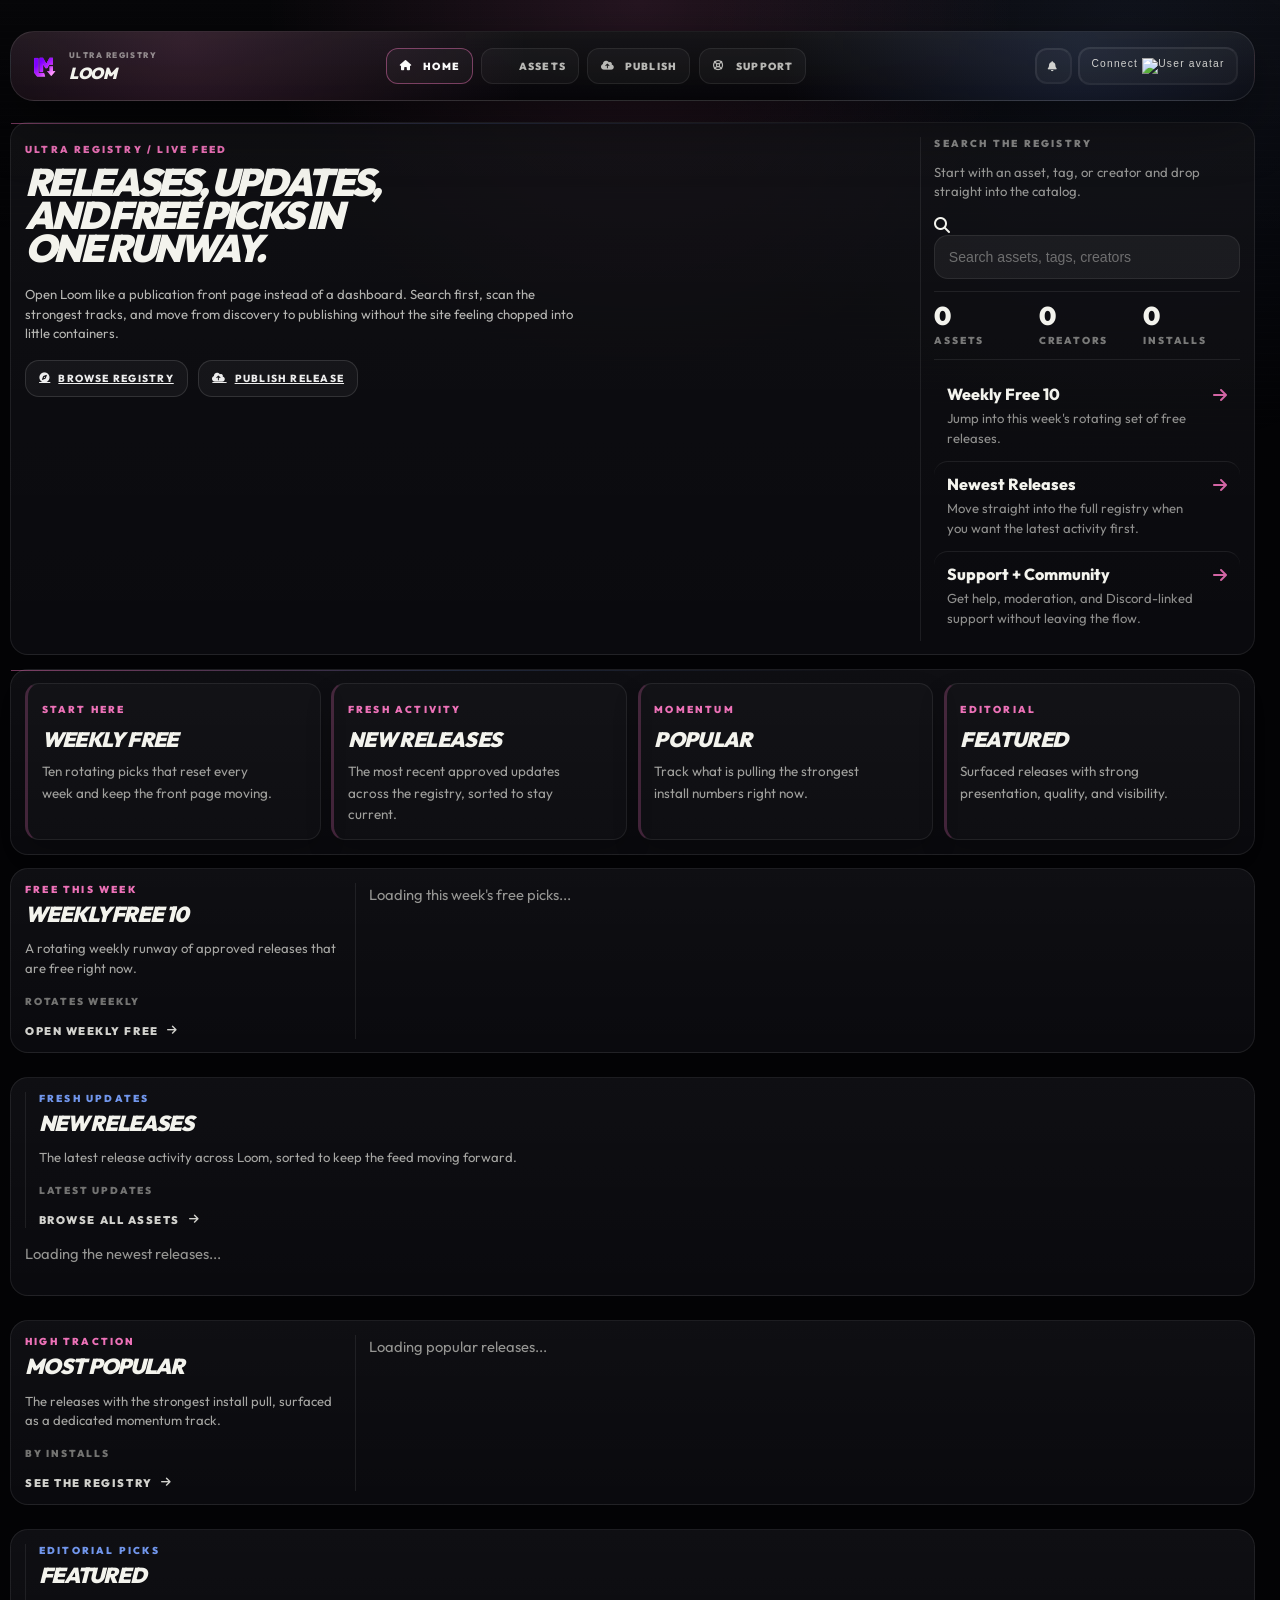
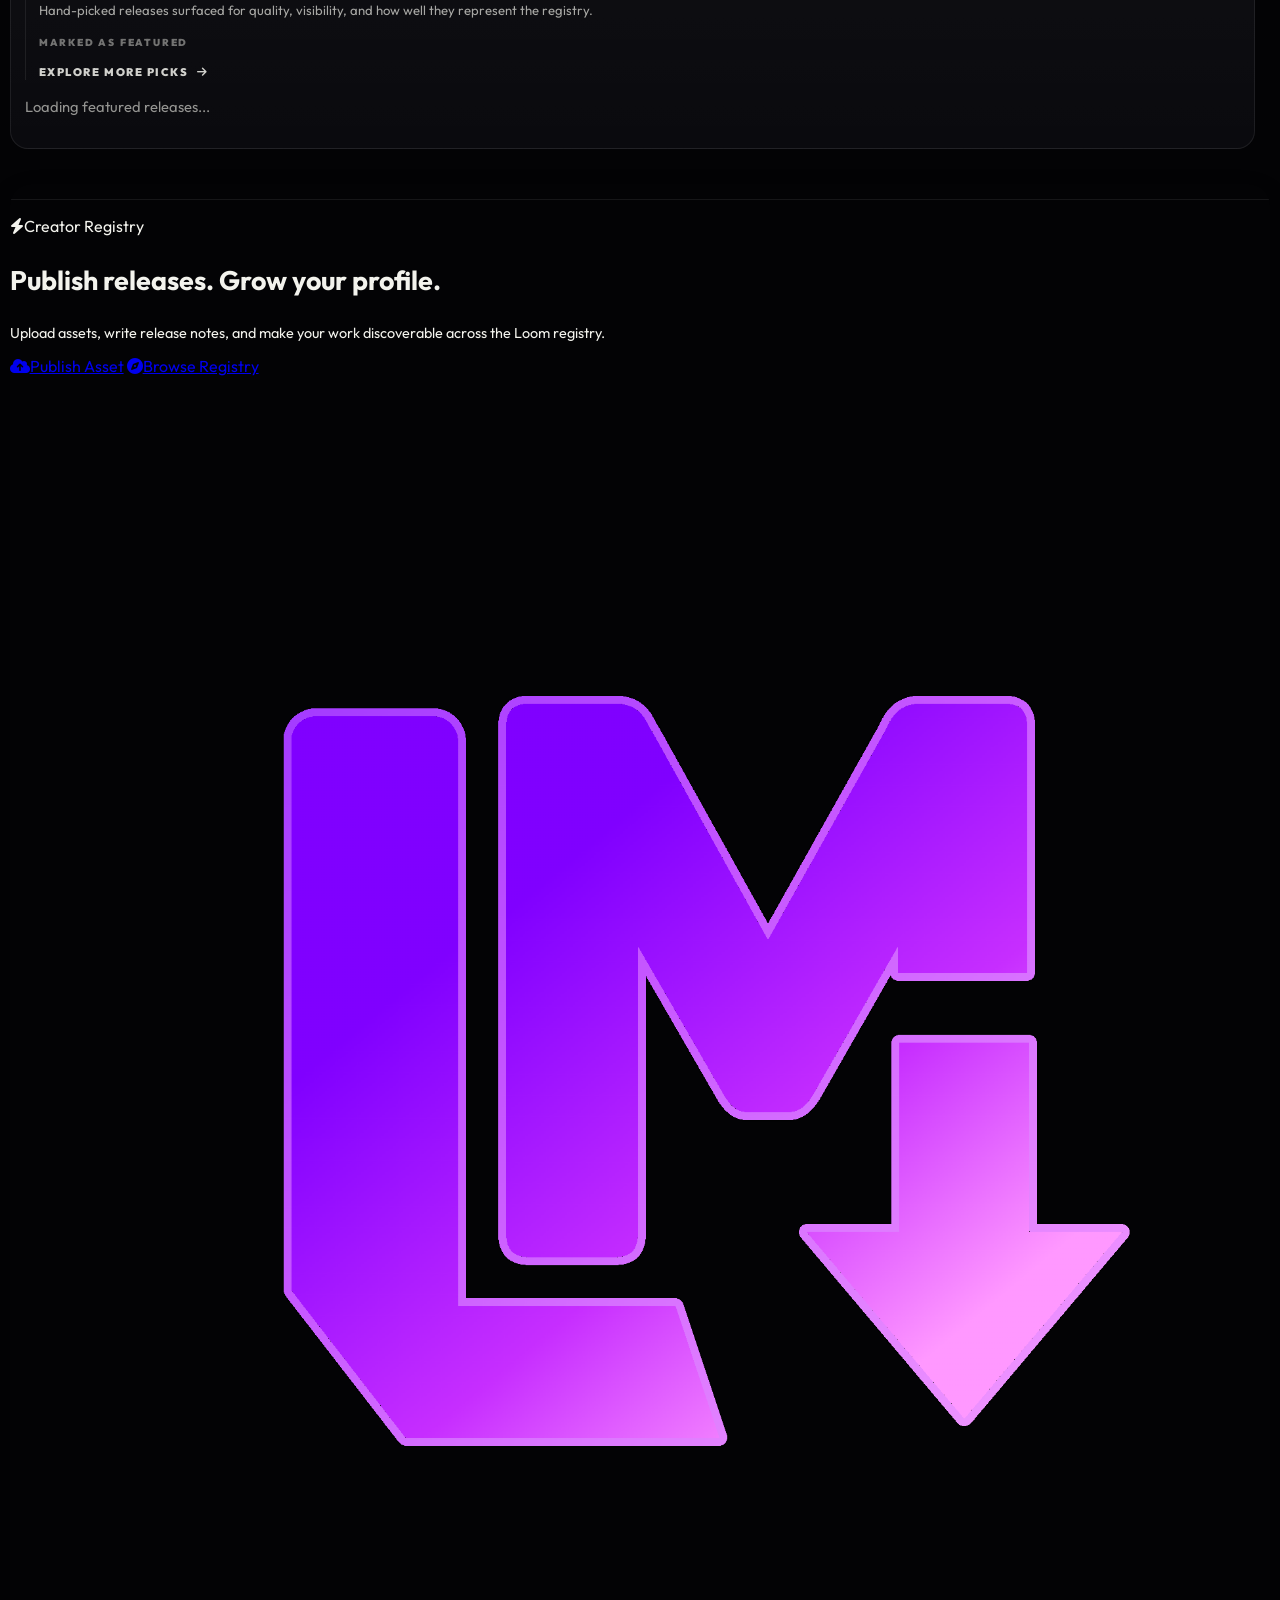
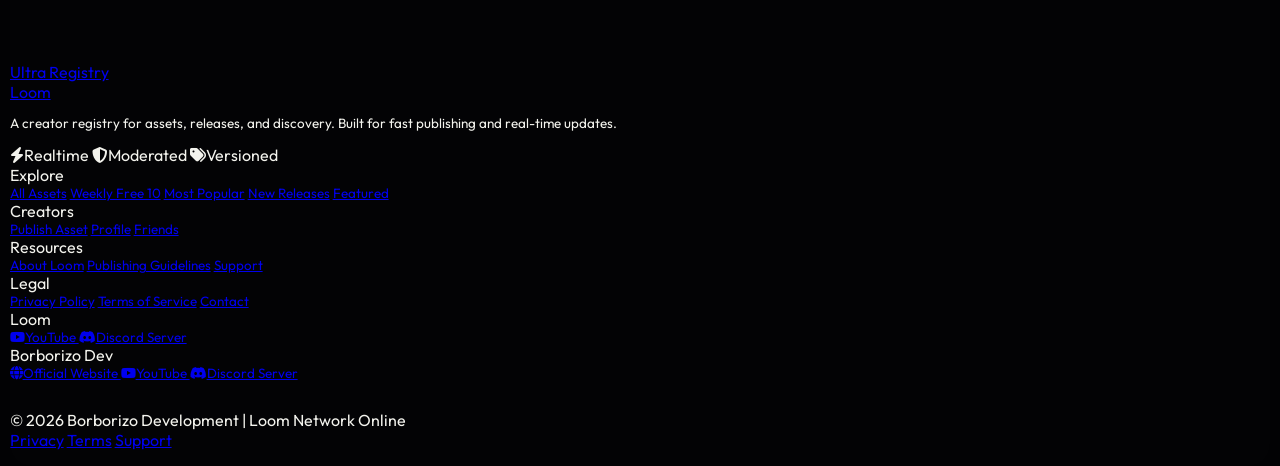
==== commit f9a482bd: "Add files via upload" ====
--- a/index.html
+++ b/index.html
@@ -1086,6 +1086,342 @@
 
             .home-band {
                 gap: 1.35rem;
+            }
+        }
+
+        /* Simple homepage pass */
+        body.site-frame-ready.page-index .site-frame {
+            width: min(1500px, calc(100% - 1.2rem));
+            gap: 1rem;
+        }
+
+        body.site-frame-ready.page-index .shell-header {
+            grid-template-columns: auto minmax(0, 1fr) auto;
+            padding: 0.95rem 1rem;
+            border-radius: 24px;
+        }
+
+        body.page-index .home-canvas {
+            gap: 1.5rem;
+        }
+
+        body.page-index .home-stage {
+            grid-template-columns: 1fr;
+            gap: 1rem;
+            padding: 1.2rem 0 0;
+        }
+
+        body.page-index .home-stage::before,
+        body.page-index .home-band::before,
+        body.page-index .home-band::after,
+        body.page-index .home-panorama-link::before {
+            display: none;
+        }
+
+        body.page-index .home-stage-radar {
+            grid-template-columns: repeat(2, minmax(0, 1fr));
+            gap: 0.85rem;
+            padding-left: 0;
+            border-left: 0;
+            padding-top: 0;
+        }
+
+        body.page-index .home-stage-title {
+            max-width: 12ch;
+            font-size: clamp(2.8rem, 6vw, 4.8rem);
+        }
+
+        body.page-index .home-stage-summary {
+            max-width: 62ch;
+        }
+
+        body.page-index .home-panorama {
+            grid-template-columns: repeat(2, minmax(0, 1fr));
+            gap: 0.85rem;
+        }
+
+        body.page-index .home-panorama-link {
+            min-height: 0;
+            padding: 1rem;
+            border-radius: 20px;
+            background: rgba(10, 10, 14, 0.72);
+            border: 1px solid rgba(255, 255, 255, 0.08);
+            box-shadow: 0 12px 26px rgba(0, 0, 0, 0.18);
+        }
+
+        body.page-index .home-panorama-link:hover {
+            transform: none;
+        }
+
+        body.page-index .home-bands {
+            gap: 1.5rem;
+        }
+
+        body.page-index .home-band,
+        body.page-index .home-band:nth-child(2n) {
+            grid-template-columns: 1fr;
+            gap: 0.9rem;
+        }
+
+        body.page-index .home-band-copy,
+        body.page-index .home-band:nth-child(2n) .home-band-copy {
+            position: static;
+            order: 0;
+            padding: 0;
+        }
+
+        body.page-index .home-band:nth-child(2n) .home-release-stack {
+            order: 0;
+        }
+
+        @media (max-width: 900px) {
+            body.page-index .home-stage-radar,
+            body.page-index .home-panorama {
+                grid-template-columns: 1fr;
+            }
+        }
+
+        /* Section clarity pass */
+        body.page-index .home-stage,
+        body.page-index .home-panorama,
+        body.page-index .home-search-panel,
+        body.page-index .home-band {
+            position: relative;
+            padding: 1.1rem;
+            border-radius: 26px;
+            border: 1px solid rgba(255, 255, 255, 0.08);
+            background:
+                linear-gradient(180deg, rgba(255, 255, 255, 0.03), rgba(255, 255, 255, 0.01)),
+                rgba(10, 10, 14, 0.72);
+            box-shadow: 0 14px 30px rgba(0, 0, 0, 0.18);
+        }
+
+        body.page-index .home-stage::after,
+        body.page-index .home-panorama::after,
+        body.page-index .home-search-panel::after,
+        body.page-index .home-band::after {
+            content: "";
+            position: absolute;
+            inset: 0 auto auto 0;
+            width: 100%;
+            height: 1px;
+            background: linear-gradient(90deg, rgba(255, 121, 198, 0.45), rgba(122, 162, 255, 0.18), transparent 70%);
+            pointer-events: none;
+        }
+
+        body.page-index .home-stage {
+            grid-template-columns: minmax(0, 1.15fr) minmax(280px, 0.85fr);
+            gap: 1.2rem;
+            padding: 1.2rem;
+        }
+
+        body.page-index .home-stage-radar {
+            grid-template-columns: 1fr;
+            gap: 0.9rem;
+            padding-left: 1rem;
+            border-left: 1px solid rgba(255, 255, 255, 0.08);
+        }
+
+        body.page-index .home-panorama {
+            padding: 1rem;
+        }
+
+        body.page-index .home-panorama-link {
+            background: rgba(255, 255, 255, 0.02);
+            border-left: 3px solid rgba(255, 121, 198, 0.22);
+        }
+
+        body.page-index .home-search-panel {
+            display: grid;
+            gap: 0.9rem;
+        }
+
+        body.page-index .home-search-head {
+            padding-bottom: 0.85rem;
+            border-bottom: 1px solid rgba(255, 255, 255, 0.08);
+        }
+
+        body.page-index .home-band {
+            gap: 1rem;
+        }
+
+        body.page-index .home-band-copy {
+            padding-right: 1rem;
+            border-right: 1px solid rgba(255, 255, 255, 0.08);
+        }
+
+        body.page-index .home-band:nth-child(2n) .home-band-copy {
+            padding-left: 1rem;
+            padding-right: 0;
+            border-left: 1px solid rgba(255, 255, 255, 0.08);
+            border-right: 0;
+        }
+
+        body.page-index .home-band:nth-child(2n)::after {
+            background: linear-gradient(90deg, rgba(122, 162, 255, 0.45), rgba(255, 121, 198, 0.18), transparent 70%);
+        }
+
+        body.page-index .home-band:nth-child(2n) .home-band-label {
+            color: rgba(122, 162, 255, 0.92);
+        }
+
+        @media (max-width: 1020px) {
+            body.page-index .home-stage,
+            body.page-index .home-band,
+            body.page-index .home-band:nth-child(2n) {
+                grid-template-columns: 1fr;
+            }
+
+            body.page-index .home-stage-radar,
+            body.page-index .home-band-copy,
+            body.page-index .home-band:nth-child(2n) .home-band-copy {
+                padding-left: 0;
+                padding-right: 0;
+                border-left: 0;
+                border-right: 0;
+            }
+        }
+
+        @media (max-width: 900px) {
+            body.page-index .home-stage-radar,
+            body.page-index .home-panorama {
+                grid-template-columns: 1fr;
+            }
+        }
+
+        /* Final organization pass */
+        body.page-index .home-canvas {
+            display: grid;
+            gap: 0.85rem;
+        }
+
+        body.page-index .home-stage,
+        body.page-index .home-panorama,
+        body.page-index .home-search-panel,
+        body.page-index .home-band {
+            padding: 0.85rem 0.9rem;
+            border-radius: 18px;
+            box-shadow: none;
+        }
+
+        body.page-index .home-stage {
+            grid-template-columns: minmax(0, 1fr) 320px;
+            gap: 0.85rem;
+        }
+
+        body.page-index .home-stage-title {
+            max-width: 14ch;
+            font-size: clamp(1.8rem, 3vw, 2.9rem);
+        }
+
+        body.page-index .home-stage-summary,
+        body.page-index .home-search-dock-copy,
+        body.page-index .home-signal-copy,
+        body.page-index .home-band-summary {
+            font-size: 0.82rem;
+            line-height: 1.5;
+        }
+
+        body.page-index .home-stage-actions {
+            gap: 0.65rem;
+            margin-top: 1rem;
+        }
+
+        body.page-index .home-stage-radar {
+            gap: 0.75rem;
+            padding-left: 0.85rem;
+        }
+
+        body.page-index .home-stat-ribbon {
+            gap: 0.5rem;
+            padding: 0.75rem 0;
+        }
+
+        body.page-index .home-stat-number {
+            font-size: clamp(1.2rem, 2vw, 1.8rem);
+        }
+
+        body.page-index .home-signal {
+            padding: 0.75rem 0.8rem;
+            border-radius: 14px;
+        }
+
+        body.page-index .home-panorama {
+            grid-template-columns: repeat(4, minmax(0, 1fr));
+            gap: 0.65rem;
+        }
+
+        body.page-index .home-panorama-link {
+            padding: 0.8rem 0.85rem;
+            border-radius: 14px;
+        }
+
+        body.page-index .home-search-panel {
+            gap: 0.75rem;
+        }
+
+        body.page-index .home-search-head {
+            padding-bottom: 0.65rem;
+        }
+
+        body.page-index .home-band {
+            grid-template-columns: minmax(220px, 0.38fr) minmax(0, 1fr);
+            gap: 0.85rem;
+        }
+
+        body.page-index .home-band-copy {
+            padding-right: 0.8rem;
+        }
+
+        body.page-index .home-band:nth-child(2n) .home-band-copy {
+            padding-left: 0.8rem;
+        }
+
+        body.page-index .home-band-title {
+            font-size: 1.35rem;
+        }
+
+        body.page-index .home-release-stack {
+            gap: 0.65rem;
+        }
+
+        @media (max-width: 1100px) {
+            body.page-index .home-stage,
+            body.page-index .home-panorama,
+            body.page-index .home-band,
+            body.page-index .home-band:nth-child(2n) {
+                grid-template-columns: 1fr;
+            }
+
+            body.page-index .home-stage-radar,
+            body.page-index .home-band-copy,
+            body.page-index .home-band:nth-child(2n) .home-band-copy {
+                padding-left: 0;
+                padding-right: 0;
+                border-left: 0;
+                border-right: 0;
+            }
+
+            body.page-index .home-route,
+            body.page-index .home-stage-radar,
+            body.page-index .home-band:nth-child(2n) .home-release-stack {
+                order: 0;
+            }
+        }
+
+        @media (max-width: 760px) {
+            body.page-index .home-panorama {
+                grid-template-columns: 1fr;
+            }
+
+            body.page-index .home-stage,
+            body.page-index .home-search-panel,
+            body.page-index .home-band {
+                padding: 0.8rem 0.85rem;
+            }
+
+            body.page-index .home-stage-title {
+                font-size: 1.65rem;
             }
         }
     </style>
@@ -1156,6 +1492,21 @@
                         <h4 id="menu-username" class="text-lg font-black lowercase">guest</h4>
                         <p id="menu-email" class="text-xs text-gray-400">Login Required</p>
                     </div>
+                    <div class="px-4 py-4 border-b border-white/5 space-y-3">
+                        <div class="flex flex-wrap gap-2">
+                            <span id="menu-account-mode-pill" class="chip border-white/15 text-white/80">Consumer Mode</span>
+                            <span id="menu-account-discord-pill" class="chip border-white/15 text-gray-400">Discord not linked</span>
+                        </div>
+                        <p id="menu-account-copy" class="text-xs text-gray-400 leading-relaxed">Pick the account mode that fits what you are doing and keep your Discord identity linked to Loom.</p>
+                        <button id="menu-account-toggle" class="menu-item justify-center rounded-2xl border border-white/10 bg-white/[0.03]" type="button">
+                            <i class="fas fa-wand-magic-sparkles text-pink-400"></i>
+                            <span>Switch To Creator</span>
+                        </button>
+                        <button id="menu-account-manage" class="menu-item justify-center rounded-2xl border border-white/10 bg-white/[0.03]" type="button">
+                            <i class="fa-brands fa-discord text-white/70"></i>
+                            <span>Manage Account</span>
+                        </button>
+                    </div>
                     <div>
                         <a class="block px-4 py-3 hover:bg-white/5" href="profile.html"><i class="fas fa-user-edit text-blue-400 mr-2"></i>Edit Profile</a>
                         <a class="block px-4 py-3 hover:bg-white/5" href="upload.html"><i class="fas fa-upload text-pink-400 mr-2"></i>Publish Asset</a>
@@ -1429,6 +1780,7 @@
         } from "https://www.gstatic.com/firebasejs/10.8.0/firebase-auth.js";
         import {
             collection,
+            deleteField,
             doc,
             getFirestore,
             getDoc,
@@ -1478,6 +1830,11 @@
         const menuAvatar = document.getElementById("menu-avatar");
         const menuUsername = document.getElementById("menu-username");
         const menuEmail = document.getElementById("menu-email");
+        const menuAccountModePill = document.getElementById("menu-account-mode-pill");
+        const menuAccountDiscordPill = document.getElementById("menu-account-discord-pill");
+        const menuAccountCopy = document.getElementById("menu-account-copy");
+        const menuAccountToggle = document.getElementById("menu-account-toggle");
+        const menuAccountManage = document.getElementById("menu-account-manage");
         const reviewLink = document.getElementById("review-link");
         const logoutBtn = document.getElementById("logout-btn");
         const notifTrigger = document.getElementById("notif-trigger");
@@ -1500,12 +1857,14 @@
         let authMode = "signin";
         let activeUser = null;
         let activeProfile = null;
+        let activePrivateAccount = normalizePrivateAccount();
         let assets = [];
         let users = [];
         let notifUnsub = null;
         let presenceTimer = null;
         let weeklyFreeAssetIds = new Set();
         const mediaCache = new Map();
+        const USER_PRIVATE_COLLECTION = "userPrivate";
         const pageParams = new URLSearchParams(window.location.search);
 
         function safeRedirectPath(rawValue = "") {
@@ -1573,6 +1932,207 @@
             } catch (_) {
                 return false;
             }
+        }
+
+        const WEBSITE_ROLE_DEFINITIONS = [
+            { key: "marketplace_manager", label: "Marketplace Manager", badgeClass: "chip border-fuchsia-500/35 text-fuchsia-200" },
+            { key: "asset_verifier", label: "Asset Verifier", badgeClass: "chip border-emerald-500/35 text-emerald-200" },
+            { key: "moderator", label: "Moderator", badgeClass: "chip border-rose-500/35 text-rose-200" },
+            { key: "support_agent", label: "Support Agent", badgeClass: "chip border-sky-500/35 text-sky-200" },
+            { key: "verified_creator", label: "Verified Creator", badgeClass: "chip border-amber-500/35 text-amber-200" }
+        ];
+        const WEBSITE_ROLE_MAP = new Map(WEBSITE_ROLE_DEFINITIONS.map((item) => [item.key, item]));
+
+        function normalizeWebsiteRoleKey(rawValue = "") {
+            const normalized = String(rawValue || "")
+                .trim()
+                .toLowerCase()
+                .replace(/&/g, "and")
+                .replace(/[\s-]+/g, "_");
+            const compact = normalized.replace(/[^a-z0-9_]/g, "");
+            const aliases = {
+                marketplacemanager: "marketplace_manager",
+                marketplace_manager: "marketplace_manager",
+                assetverifier: "asset_verifier",
+                asset_verifier: "asset_verifier",
+                moderator: "moderator",
+                supportagent: "support_agent",
+                support_agent: "support_agent",
+                verifiedcreator: "verified_creator",
+                verified_creator: "verified_creator"
+            };
+            const key = aliases[normalized] || aliases[compact] || normalized;
+            return WEBSITE_ROLE_MAP.has(key) ? key : "";
+        }
+
+        function normalizeWebsiteRoles(rawValue = []) {
+            const source = Array.isArray(rawValue)
+                ? rawValue
+                : typeof rawValue === "string" && rawValue.trim()
+                    ? rawValue.split(/[,\n|]/)
+                    : [];
+            const roles = [];
+            source.forEach((item) => {
+                const key = normalizeWebsiteRoleKey(item);
+                if (key && !roles.includes(key)) {
+                    roles.push(key);
+                }
+            });
+            return roles;
+        }
+
+        function collectWebsiteRoles(raw = {}) {
+            const rawRoles = Array.isArray(raw.siteRoles)
+                ? raw.siteRoles
+                : Array.isArray(raw.websiteRoles)
+                    ? raw.websiteRoles
+                    : Array.isArray(raw.staffRoles)
+                        ? raw.staffRoles
+                        : [];
+            const legacyRole = normalizeWebsiteRoleKey(raw.role);
+            return normalizeWebsiteRoles(legacyRole ? [...rawRoles, legacyRole] : rawRoles);
+        }
+
+        function websiteRoleLabel(roleKey = "") {
+            return WEBSITE_ROLE_MAP.get(roleKey)?.label || "";
+        }
+
+        function primaryUserRoleLabel(user = null) {
+            const roleKeys = normalizeWebsiteRoles(user?.siteRoles || []);
+            if (roleKeys.length) return websiteRoleLabel(roleKeys[0]);
+            return user?.accountMode === "creator" ? "Creator" : "Consumer";
+        }
+
+        function renderWebsiteRoleChips(roleKeys = []) {
+            return normalizeWebsiteRoles(roleKeys)
+                .map((roleKey) => {
+                    const meta = WEBSITE_ROLE_MAP.get(roleKey);
+                    if (!meta) return "";
+                    return `<span class="${meta.badgeClass}">${escapeHtml(meta.label)}</span>`;
+                })
+                .filter(Boolean)
+                .join("");
+        }
+
+        function normalizeAccountMode(rawMode = "", rawRole = "", fallbackCreator = false) {
+            const mode = String(rawMode || "").trim().toLowerCase();
+            if (mode === "creator" || mode === "consumer") return mode;
+            const role = String(rawRole || "").trim().toLowerCase();
+            if (role === "creator") return "creator";
+            if (normalizeWebsiteRoleKey(role) === "verified_creator") return "creator";
+            return fallbackCreator ? "creator" : "consumer";
+        }
+
+        function normalizeDiscordAccount(rawValue = {}) {
+            const handle = String(rawValue?.handle || rawValue?.username || "")
+                .trim()
+                .replace(/^@+/, "")
+                .slice(0, 48);
+            const urlCandidate = String(rawValue?.url || rawValue?.profileUrl || "").trim();
+            return {
+                handle,
+                url: validHttpUrl(urlCandidate) ? urlCandidate : "",
+                linkedAt: rawValue?.linkedAt || null,
+                source: typeof rawValue?.source === "string" ? rawValue.source : "manual"
+            };
+        }
+
+        function normalizePrivateAccount(rawValue = {}) {
+            return {
+                linkedAccounts: {
+                    discord: normalizeDiscordAccount(rawValue?.linkedAccounts?.discord || rawValue?.connectedAccounts?.discord || rawValue?.discord || {})
+                }
+            };
+        }
+
+        function withPrivateAccount(profile = null, privateAccount = null) {
+            if (!profile) return null;
+            return {
+                ...profile,
+                linkedAccounts: normalizePrivateAccount(privateAccount || {}).linkedAccounts
+            };
+        }
+
+        function hasLegacyPrivateAccountFields(raw = {}) {
+            const linked = raw?.linkedAccounts;
+            const connected = raw?.connectedAccounts;
+            return (typeof linked === "object" && linked !== null) || (typeof connected === "object" && connected !== null);
+        }
+
+        async function ensurePrivateAccount(userId, legacyDiscord = {}) {
+            const privateRef = doc(db, USER_PRIVATE_COLLECTION, userId);
+            const privateSnap = await getDoc(privateRef);
+            const normalizedLegacy = normalizeDiscordAccount(legacyDiscord);
+
+            if (!privateSnap.exists()) {
+                const basePrivate = {
+                    linkedAccounts: {
+                        discord: {
+                            ...normalizedLegacy,
+                            linkedAt: normalizedLegacy.handle || normalizedLegacy.url
+                                ? normalizedLegacy.linkedAt || serverTimestamp()
+                                : null
+                        }
+                    },
+                    createdAt: serverTimestamp(),
+                    updatedAt: serverTimestamp()
+                };
+                await setDoc(privateRef, basePrivate, { merge: true });
+                return normalizePrivateAccount(basePrivate);
+            }
+
+            const rawPrivate = privateSnap.data() || {};
+            const normalizedPrivate = normalizePrivateAccount(rawPrivate);
+            const patch = {};
+            if (typeof rawPrivate.linkedAccounts !== "object" || rawPrivate.linkedAccounts === null || typeof rawPrivate.linkedAccounts.discord !== "object" || rawPrivate.linkedAccounts.discord === null) {
+                patch.linkedAccounts = normalizedPrivate.linkedAccounts;
+            }
+            if (
+                !normalizedPrivate.linkedAccounts.discord.handle
+                && !normalizedPrivate.linkedAccounts.discord.url
+                && (normalizedLegacy.handle || normalizedLegacy.url)
+            ) {
+                patch.linkedAccounts = {
+                    discord: {
+                        ...normalizedLegacy,
+                        linkedAt: normalizedLegacy.linkedAt || serverTimestamp()
+                    }
+                };
+            }
+            if (Object.keys(patch).length) {
+                patch.updatedAt = serverTimestamp();
+                await setDoc(privateRef, patch, { merge: true });
+                return normalizePrivateAccount({ ...rawPrivate, ...patch });
+            }
+
+            return normalizedPrivate;
+        }
+
+        async function clearLegacyPrivateAccountFields(userId) {
+            await setDoc(doc(db, "users", userId), {
+                linkedAccounts: deleteField(),
+                connectedAccounts: deleteField()
+            }, { merge: true });
+        }
+
+        function accountModeLabel(mode = "consumer") {
+            return mode === "creator" ? "Creator Mode" : "Consumer Mode";
+        }
+
+        function accountModeDescription(mode = "consumer") {
+            return mode === "creator"
+                ? "Creator mode unlocks publishing, release setup, and creator-facing shortcuts."
+                : "Consumer mode keeps the account focused on browsing, installs, follows, and discovery.";
+        }
+
+        function discordAccountSummary(discord = {}) {
+            if (discord?.handle) return `Discord linked as @${discord.handle}`;
+            if (discord?.url) return "Discord link saved";
+            return "Discord not linked";
+        }
+
+        function nextAccountMode(mode = "consumer") {
+            return mode === "creator" ? "consumer" : "creator";
         }
 
         async function getMediaUrl(mediaId) {
@@ -1704,6 +2264,12 @@
 
         function normalizeUser(id, raw = {}) {
             const username = sanitizeUsername(raw.username || "") || "user";
+            const siteRoles = collectWebsiteRoles(raw);
+            const accountMode = normalizeAccountMode(
+                raw.accountMode,
+                raw.role,
+                Boolean(raw.isKnownCreator || raw.isFeaturedCreator || raw.canCurate)
+            );
             return {
                 id,
                 username,
@@ -1713,7 +2279,9 @@
                 bannerUrl: validHttpUrl(raw.bannerUrl || "") || /^data:image\//i.test(String(raw.bannerUrl || "")) ? raw.bannerUrl : "",
                 avatarMediaId: typeof raw.avatarMediaId === "string" ? raw.avatarMediaId : "",
                 bannerMediaId: typeof raw.bannerMediaId === "string" ? raw.bannerMediaId : "",
-                role: typeof raw.role === "string" && raw.role.trim() ? raw.role.trim() : "Consumer",
+                role: accountMode === "creator" ? "Creator" : "Consumer",
+                accountMode,
+                siteRoles,
                 badges: Array.isArray(raw.badges)
                     ? raw.badges
                         .filter((item) => typeof item === "string")
@@ -1726,7 +2294,9 @@
                 canCurate: Boolean(raw.canCurate),
                 followers: Number.isFinite(raw.followers) ? raw.followers : Number(raw.followers || 0),
                 following: Number.isFinite(raw.following) ? raw.following : Number(raw.following || 0),
-                searchText: `${username} ${raw.bio || ""}`.toLowerCase()
+                linkedAccounts: normalizePrivateAccount().linkedAccounts,
+                creatorActivatedAt: raw.creatorActivatedAt || null,
+                searchText: `${username} ${raw.bio || ""} ${accountMode} ${siteRoles.map((roleKey) => websiteRoleLabel(roleKey)).join(" ")}`.toLowerCase()
             };
         }
 
@@ -1813,6 +2383,7 @@
             const avatarMediaId = user.avatarMediaId || "";
             const stats = creatorStats(user.id);
             const badges = [
+                renderWebsiteRoleChips(user.siteRoles || []),
                 user.isKnownCreator ? `<span class="chip border-blue-500/40 text-blue-300">Known Creator</span>` : "",
                 user.isFeaturedCreator ? `<span class="chip border-yellow-500/40 text-yellow-300">Featured</span>` : ""
             ].filter(Boolean).join("");
@@ -1826,7 +2397,7 @@
                         <img class="w-12 h-12 rounded-full border border-white/10 object-cover" src="${escapeHtml(avatar)}" data-media-id="${escapeHtml(avatarMediaId)}" alt="Creator avatar">
                         <div class="min-w-0">
                             <h4 class="text-sm font-black lowercase truncate">${escapeHtml(user.username)}</h4>
-                            <p class="text-[10px] uppercase tracking-[0.13em] text-gray-500 font-bold">${escapeHtml(user.role || "Creator")}</p>
+                            <p class="text-[10px] uppercase tracking-[0.13em] text-gray-500 font-bold">${escapeHtml(primaryUserRoleLabel(user))}</p>
                         </div>
                     </div>
                     <p class="text-xs text-gray-300 mt-3 min-h-[36px]">${escapeHtml((user.bio || "No bio set.").slice(0, 86))}</p>
@@ -1992,6 +2563,51 @@
             setMenuBanner("");
         }
 
+        function renderAccountMenu(profile = null) {
+            const normalized = profile ? normalizeUser(profile.id || activeUser?.uid || "", profile) : null;
+            const mode = normalized?.accountMode || "consumer";
+            const discord = activeUser
+                ? normalizePrivateAccount(activePrivateAccount || {}).linkedAccounts.discord
+                : normalizeDiscordAccount();
+            const hasDiscord = Boolean(discord.handle || discord.url);
+            const modeText = accountModeLabel(mode);
+            const guestState = !activeUser;
+
+            if (menuAccountModePill) {
+                menuAccountModePill.innerText = guestState ? "Guest Account" : modeText;
+                menuAccountModePill.className = !guestState && mode === "creator"
+                    ? "chip border-pink-500/30 text-pink-300"
+                    : "chip border-white/15 text-white/80";
+            }
+            if (menuAccountDiscordPill) {
+                menuAccountDiscordPill.innerText = guestState ? "Sign in required" : discordAccountSummary(discord);
+                menuAccountDiscordPill.className = hasDiscord
+                    ? "chip border-blue-500/30 text-blue-300"
+                    : "chip border-white/15 text-gray-400";
+            }
+            if (menuAccountCopy) {
+                menuAccountCopy.innerText = activeUser
+                    ? `${accountModeDescription(mode)} ${hasDiscord ? "Discord is already linked on this account." : "Add your Discord details in account settings when you are ready."}`
+                    : "Sign in to save your Discord handle and switch between consumer and creator mode.";
+            }
+            if (menuAccountToggle) {
+                if (!activeUser) {
+                    menuAccountToggle.innerHTML = `<i class="fas fa-right-to-bracket text-pink-400"></i><span>Sign In To Start</span>`;
+                } else {
+                    const toggleText = mode === "creator" ? "Switch To Consumer" : "Switch To Creator";
+                    const toggleIcon = mode === "creator"
+                        ? "fas fa-arrow-rotate-left text-blue-300"
+                        : "fas fa-wand-magic-sparkles text-pink-400";
+                    menuAccountToggle.innerHTML = `<i class="${toggleIcon}"></i><span>${toggleText}</span>`;
+                }
+            }
+            if (menuAccountManage) {
+                menuAccountManage.innerHTML = activeUser
+                    ? `<i class="fa-brands fa-discord text-white/70"></i><span>${hasDiscord ? "Update Discord + Mode" : "Link Discord + Mode"}</span>`
+                    : `<i class="fas fa-user text-white/70"></i><span>Open Account Setup</span>`;
+            }
+        }
+
         function renderGuestNav() {
             navUserName.innerText = "Connect";
             navAvatar.src = guestAvatar;
@@ -2001,6 +2617,7 @@
             setMenuBanner(guestBanner);
             reviewLink.classList.add("hidden");
             logoutBtn.classList.add("hidden");
+            renderAccountMenu(null);
         }
 
         function renderNotifications(notifications = []) {
@@ -2099,6 +2716,29 @@
             await applyMenuBanner(profile);
             reviewLink.classList.toggle("hidden", !profile?.canCurate);
             logoutBtn.classList.remove("hidden");
+            renderAccountMenu(profile);
+        }
+
+        async function updateUserAccountMode(nextModeInput = "") {
+            if (!activeUser) {
+                openAuthModal("signin");
+                return;
+            }
+            const nextMode = nextModeInput === "creator" ? "creator" : "consumer";
+            const profileRef = doc(db, "users", activeUser.uid);
+            const updates = {
+                accountMode: nextMode,
+                role: nextMode === "creator" ? "Creator" : "Consumer",
+                updatedAt: serverTimestamp(),
+                ...(nextMode === "creator" && !activeProfile?.creatorActivatedAt ? { creatorActivatedAt: serverTimestamp() } : {})
+            };
+            await setDoc(profileRef, updates, { merge: true });
+            activeProfile = withPrivateAccount(normalizeUser(activeUser.uid, {
+                ...(activeProfile || {}),
+                ...updates,
+                creatorActivatedAt: activeProfile?.creatorActivatedAt || (nextMode === "creator" ? Date.now() : null)
+            }), activePrivateAccount);
+            await renderUserNav(activeUser, activeProfile);
         }
 
         function openAuthModal(mode = "signin") {
@@ -2198,6 +2838,7 @@
                     usernameLower: username,
                     bio: "",
                     role: "Consumer",
+                    accountMode: "consumer",
                     avatarUrl: "",
                     bannerUrl: "",
                     avatarMediaId: "",
@@ -2205,6 +2846,7 @@
                     followers: 0,
                     following: 0,
                     socials: { website: "", x: "", github: "", youtube: "", discord: "" },
+                    siteRoles: [],
                     isKnownCreator: false,
                     isFeaturedCreator: false,
                     canCurate: false,
@@ -2212,7 +2854,8 @@
                     updatedAt: serverTimestamp()
                 };
                 await setDoc(profileRef, profileData, { merge: true });
-                return normalizeUser(user.uid, profileData);
+                const privateAccount = await ensurePrivateAccount(user.uid);
+                return withPrivateAccount(normalizeUser(user.uid, profileData), privateAccount);
             }
 
             const raw = profileSnap.data();
@@ -2222,6 +2865,7 @@
             if (!raw.usernameLower) patch.usernameLower = normalized.usernameLower;
             if (typeof raw.bio !== "string") patch.bio = normalized.bio;
             if (typeof raw.role !== "string") patch.role = normalized.role;
+            if (typeof raw.accountMode !== "string") patch.accountMode = normalized.accountMode;
             if (typeof raw.avatarUrl !== "string") patch.avatarUrl = "";
             if (typeof raw.bannerUrl !== "string") patch.bannerUrl = "";
             if (typeof raw.avatarMediaId !== "string") patch.avatarMediaId = "";
@@ -2229,15 +2873,21 @@
             if (typeof raw.followers !== "number") patch.followers = 0;
             if (typeof raw.following !== "number") patch.following = 0;
             if (typeof raw.socials !== "object" || raw.socials === null) patch.socials = { website: "", x: "", github: "", youtube: "", discord: "" };
+            if (!Array.isArray(raw.siteRoles)) patch.siteRoles = normalized.siteRoles;
             if (typeof raw.isKnownCreator !== "boolean") patch.isKnownCreator = false;
             if (typeof raw.isFeaturedCreator !== "boolean") patch.isFeaturedCreator = false;
             if (typeof raw.canCurate !== "boolean") patch.canCurate = false;
+            let publicProfile = normalized;
             if (Object.keys(patch).length) {
                 patch.updatedAt = serverTimestamp();
                 await setDoc(profileRef, patch, { merge: true });
-                return normalizeUser(user.uid, { ...raw, ...patch });
-            }
-            return normalized;
+                publicProfile = normalizeUser(user.uid, { ...raw, ...patch });
+            }
+            const privateAccount = await ensurePrivateAccount(user.uid, raw.linkedAccounts?.discord || raw.connectedAccounts?.discord || {});
+            if (hasLegacyPrivateAccountFields(raw)) {
+                await clearLegacyPrivateAccountFields(user.uid);
+            }
+            return withPrivateAccount(publicProfile, privateAccount);
         }
 
         async function submitAuth() {
@@ -2396,6 +3046,28 @@
 
         searchInput.addEventListener("input", renderSearchResults);
 
+        menuAccountToggle.addEventListener("click", () => {
+            if (!activeUser) {
+                closeAllDropdowns();
+                openAuthModal("signin");
+                return;
+            }
+            const currentMode = normalizeAccountMode(activeProfile?.accountMode, activeProfile?.role, false);
+            updateUserAccountMode(nextAccountMode(currentMode)).catch((err) => {
+                console.error("Account mode update failed:", err);
+                alert("Unable to switch account mode right now.");
+            });
+        });
+
+        menuAccountManage.addEventListener("click", () => {
+            closeAllDropdowns();
+            if (!activeUser) {
+                openAuthModal("signin");
+                return;
+            }
+            window.location.href = "profile.html?open=account";
+        });
+
         logoutBtn.addEventListener("click", async () => {
             try {
                 await signOut(auth);
@@ -2434,6 +3106,7 @@
 
             if (!user) {
                 activeProfile = null;
+                activePrivateAccount = normalizePrivateAccount();
                 renderGuestNav();
                 stopNotifications();
                 stopPresence();
@@ -2442,12 +3115,14 @@
 
             try {
                 activeProfile = await ensureUserProfile(user);
+                activePrivateAccount = normalizePrivateAccount(activeProfile || {});
                 await renderUserNav(user, activeProfile);
                 startNotifications(user.uid);
                 startPresence(user.uid);
             } catch (err) {
                 console.error("Profile sync failed:", err);
                 activeProfile = null;
+                activePrivateAccount = normalizePrivateAccount();
                 await renderUserNav(user, null);
                 stopPresence();
             }
--- a/loom.css
+++ b/loom.css
@@ -2555,3 +2555,728 @@
     animation: none !important;
   }
 }
+
+/* Simple layout pass */
+.mesh-bg {
+  background:
+    radial-gradient(circle at top, rgba(255, 121, 198, 0.12), transparent 34%),
+    radial-gradient(circle at 88% 4%, rgba(122, 162, 255, 0.08), transparent 30%),
+    linear-gradient(180deg, rgba(255, 255, 255, 0.02), transparent 28%);
+}
+
+.mesh-bg::after {
+  opacity: 0.04;
+}
+
+.glass,
+.surface,
+.page-hero,
+.content-panel,
+.workspace-bar,
+.shell-sidebar-meta {
+  background:
+    linear-gradient(180deg, rgba(255, 255, 255, 0.03), rgba(255, 255, 255, 0.01)),
+    rgba(10, 10, 14, 0.78);
+  border: 1px solid rgba(255, 255, 255, 0.08);
+  box-shadow: 0 12px 28px rgba(0, 0, 0, 0.18);
+  backdrop-filter: blur(10px);
+}
+
+.hidden,
+[hidden] {
+  display: none !important;
+}
+
+.surface,
+.page-hero,
+.content-panel,
+.workspace-bar {
+  border-radius: 24px;
+}
+
+.shell-header {
+  top: 0.5rem;
+  margin-top: 0.65rem;
+  margin-bottom: 1rem;
+  padding: 0.9rem 1rem;
+  gap: 0.9rem;
+  border-radius: 24px;
+  background: rgba(9, 9, 12, 0.86);
+  box-shadow: 0 12px 28px rgba(0, 0, 0, 0.18);
+  backdrop-filter: blur(12px);
+}
+
+.shell-link,
+.shell-pill,
+.workspace-action {
+  border-radius: 14px;
+}
+
+.shell-link {
+  padding: 0.74rem 0.92rem;
+}
+
+.shell-pill {
+  padding: 0.68rem 0.86rem;
+}
+
+body.site-frame-ready .site-frame {
+  width: min(1500px, calc(100% - 1.4rem));
+  margin: 0.85rem auto 0;
+  grid-template-columns: 1fr;
+  gap: 1rem;
+}
+
+body.site-frame-ready .site-sidebar {
+  position: static;
+  top: auto;
+}
+
+body.site-frame-ready .site-main-column {
+  gap: 1rem;
+}
+
+body.site-frame-ready .shell-header {
+  min-height: 0;
+  display: grid;
+  grid-template-columns: auto minmax(0, 1fr) auto;
+  align-items: center;
+  padding: 0.95rem 1rem;
+  border-radius: 24px;
+}
+
+body.site-frame-ready .shell-brand {
+  padding: 0;
+  gap: 0.8rem;
+}
+
+body.site-frame-ready .shell-nav {
+  display: flex;
+  flex-wrap: wrap;
+  justify-content: center;
+  gap: 0.5rem;
+}
+
+body.site-frame-ready .shell-link {
+  width: auto;
+  justify-content: center;
+  padding: 0.74rem 0.92rem;
+}
+
+body.site-frame-ready .shell-actions {
+  margin-top: 0;
+  display: flex;
+  flex-wrap: wrap;
+  justify-content: flex-end;
+  gap: 0.5rem;
+}
+
+body.site-frame-ready .shell-actions > *,
+body.site-frame-ready .shell-actions > .relative {
+  width: auto;
+}
+
+body.site-frame-ready .shell-pill,
+body.site-frame-ready .shell-actions > .relative > button {
+  width: auto;
+  min-height: 44px;
+  padding: 0.72rem 0.9rem;
+  border-radius: 14px;
+}
+
+body.site-frame-ready .shell-actions > .relative > button img,
+body.site-frame-ready .shell-actions > .relative > button .notif-badge {
+  margin-left: 0;
+}
+
+body.site-frame-ready .shell-sidebar-meta {
+  grid-column: 1 / -1;
+  grid-template-columns: minmax(0, 1fr) auto;
+  grid-template-areas:
+    "kicker path"
+    "summary summary";
+  gap: 0.35rem 0.75rem;
+  padding: 0.85rem 0.95rem;
+  border-radius: 18px;
+}
+
+body.site-frame-ready .shell-sidebar-kicker {
+  font-size: 8px;
+  letter-spacing: 0.24em;
+}
+
+body.site-frame-ready .shell-sidebar-path {
+  justify-self: end;
+  text-align: right;
+  font-size: 0.72rem;
+  letter-spacing: 0.14em;
+}
+
+body.site-frame-ready .shell-sidebar-summary {
+  font-size: 0.82rem;
+  line-height: 1.55;
+}
+
+body.site-frame-ready .workspace-bar {
+  padding: 1rem 1.1rem;
+  border-radius: 24px;
+  box-shadow: 0 12px 26px rgba(0, 0, 0, 0.18);
+}
+
+body.site-frame-ready .workspace-title {
+  font-size: clamp(1.75rem, 3vw, 2.45rem);
+}
+
+body.site-frame-ready .workspace-summary {
+  max-width: 64ch;
+  font-size: 0.9rem;
+}
+
+body.site-frame-ready .workspace-actions {
+  justify-content: flex-start;
+  align-items: center;
+  gap: 0.6rem;
+}
+
+body.site-frame-ready .workspace-action {
+  min-height: 44px;
+  padding: 0.72rem 0.95rem;
+  border: 1px solid rgba(255, 255, 255, 0.1);
+  background: rgba(255, 255, 255, 0.03);
+}
+
+body.site-frame-ready .page-stack {
+  gap: 1rem;
+}
+
+body.site-frame-ready .page-hero {
+  border-radius: 24px;
+  box-shadow: 0 12px 28px rgba(0, 0, 0, 0.18);
+}
+
+body.site-frame-ready #site-footer {
+  margin-top: 0.25rem;
+  border-radius: 24px;
+  overflow: hidden;
+  box-shadow: 0 12px 28px rgba(0, 0, 0, 0.18);
+}
+
+body.site-frame-ready #site-footer section[aria-label="Loom footer call to action"] {
+  border-top: 1px solid rgba(255, 255, 255, 0.08);
+  background: none;
+  box-shadow: none;
+}
+
+@media (max-width: 1180px) {
+  body.site-frame-ready .shell-header {
+    grid-template-columns: auto minmax(0, 1fr);
+  }
+
+  body.site-frame-ready .shell-nav {
+    justify-content: flex-start;
+  }
+
+  body.site-frame-ready .shell-actions {
+    grid-column: 1 / -1;
+    justify-content: flex-start;
+  }
+
+  body.site-frame-ready .workspace-bar {
+    grid-template-columns: 1fr;
+  }
+}
+
+@media (max-width: 760px) {
+  body.site-frame-ready .site-frame {
+    width: min(1500px, calc(100% - 0.9rem));
+  }
+
+  body.site-frame-ready .shell-header {
+    grid-template-columns: 1fr;
+    padding: 0.9rem;
+  }
+
+  body.site-frame-ready .shell-nav,
+  body.site-frame-ready .shell-actions {
+    justify-content: flex-start;
+  }
+
+  body.site-frame-ready .shell-sidebar-meta {
+    grid-template-columns: 1fr;
+    grid-template-areas:
+      "kicker"
+      "path"
+      "summary";
+  }
+
+  body.site-frame-ready .shell-sidebar-path {
+    justify-self: start;
+    text-align: left;
+  }
+
+  body.site-frame-ready .workspace-bar {
+    padding: 0.95rem 1rem;
+  }
+
+  body.site-frame-ready .workspace-title {
+    font-size: 1.75rem;
+  }
+}
+
+/* Section clarity pass */
+body.site-frame-ready .surface,
+body.site-frame-ready .page-hero,
+body.site-frame-ready .content-panel,
+body.site-frame-ready .workspace-bar {
+  position: relative;
+  overflow: hidden;
+}
+
+body.site-frame-ready .surface::before,
+body.site-frame-ready .page-hero::before,
+body.site-frame-ready .content-panel::before,
+body.site-frame-ready .workspace-bar::before {
+  content: "";
+  position: absolute;
+  inset: 0 auto auto 0;
+  width: 100%;
+  height: 1px;
+  background: linear-gradient(90deg, rgba(255, 121, 198, 0.45), rgba(122, 162, 255, 0.18), transparent 70%);
+  pointer-events: none;
+}
+
+body.site-frame-ready .page-stack {
+  gap: 1.15rem;
+}
+
+body.site-frame-ready .page-shortcuts {
+  gap: 0.9rem;
+}
+
+body.site-frame-ready .page-shortcut {
+  border: 1px solid rgba(255, 255, 255, 0.09);
+  background: rgba(255, 255, 255, 0.025);
+}
+
+/* Compact global tune */
+body.site-frame-ready .site-frame {
+  width: min(1480px, calc(100% - 0.9rem));
+  gap: 0.8rem;
+}
+
+body.site-frame-ready .site-wrap {
+  width: min(1480px, calc(100% - 1rem));
+}
+
+body.site-frame-ready .shell-header {
+  padding: 0.82rem 0.95rem;
+  gap: 0.75rem;
+  border-radius: 22px;
+}
+
+body.site-frame-ready .shell-brand img {
+  width: 34px;
+  height: 34px;
+}
+
+body.site-frame-ready .shell-brand-label {
+  font-size: 0.54rem;
+  letter-spacing: 0.2em;
+}
+
+body.site-frame-ready .shell-brand-title {
+  font-size: 1.12rem;
+}
+
+body.site-frame-ready .shell-link,
+body.site-frame-ready .shell-pill {
+  min-height: 40px;
+  padding: 0.66rem 0.84rem;
+  font-size: 0.74rem;
+}
+
+body.site-frame-ready .shell-actions > .relative > button {
+  min-height: 40px;
+  padding: 0.66rem 0.84rem;
+}
+
+body.site-frame-ready .menu-dropdown {
+  width: min(320px, calc(100vw - 1rem));
+}
+
+body.site-frame-ready .chip {
+  padding: 3px 7px;
+  font-size: 0.62rem;
+  letter-spacing: 0.14em;
+}
+
+body.site-frame-ready .surface,
+body.site-frame-ready .page-hero,
+body.site-frame-ready .content-panel,
+body.site-frame-ready .workspace-bar {
+  border-radius: 20px;
+}
+
+body.site-frame-ready .page-hero {
+  padding: 1rem 1.05rem;
+}
+
+body.site-frame-ready .content-panel,
+body.site-frame-ready .workspace-bar,
+body.site-frame-ready .surface {
+  padding: 0.92rem 1rem;
+}
+
+body.site-frame-ready .page-stack {
+  gap: 0.9rem;
+}
+
+body.site-frame-ready .page-chip-row,
+body.site-frame-ready .page-shortcuts,
+body.site-frame-ready .workspace-actions {
+  gap: 0.7rem;
+}
+
+body.site-frame-ready .page-shortcut,
+body.site-frame-ready .workspace-action {
+  padding: 0.78rem 0.92rem;
+  border-radius: 16px;
+}
+
+body.site-frame-ready .workspace-title {
+  font-size: clamp(1.5rem, 2.4vw, 2rem);
+}
+
+body.site-frame-ready .workspace-summary,
+body.site-frame-ready .page-hero p,
+body.site-frame-ready .content-panel p {
+  font-size: 0.88rem;
+}
+
+body.site-frame-ready #site-footer {
+  margin-top: 0;
+  border-radius: 22px;
+}
+
+body.site-frame-ready #site-footer .py-10 {
+  padding-top: 0.95rem !important;
+  padding-bottom: 0.55rem !important;
+}
+
+body.site-frame-ready #site-footer section[aria-label="Loom footer call to action"] {
+  padding: 1.1rem 1.1rem !important;
+  border-radius: 24px !important;
+  gap: 0.9rem !important;
+}
+
+body.site-frame-ready #site-footer section[aria-label="Loom footer call to action"] h3 {
+  font-size: clamp(1.2rem, 2.1vw, 1.7rem) !important;
+}
+
+body.site-frame-ready #site-footer section[aria-label="Loom footer call to action"] p {
+  font-size: 0.9rem !important;
+}
+
+body.site-frame-ready #site-footer .pb-12 {
+  padding-bottom: 1rem !important;
+}
+
+body.site-frame-ready #site-footer .pb-12 > div {
+  gap: 0.8rem !important;
+}
+
+body.site-frame-ready #site-footer .pb-12 nav {
+  gap: 0.55rem !important;
+}
+
+body.site-frame-ready #site-footer .pb-12 .text-sm {
+  font-size: 0.84rem !important;
+}
+
+body.site-frame-ready #site-footer .border-t .py-6 {
+  padding-top: 0.85rem !important;
+  padding-bottom: 0.95rem !important;
+}
+
+body.site-frame-ready .official-links-surface {
+  display: grid;
+  gap: 0.8rem;
+}
+
+body.site-frame-ready .official-links-kicker {
+  font-size: 0.6rem;
+  letter-spacing: 0.2em;
+  text-transform: uppercase;
+  font-weight: 900;
+  color: rgba(255, 255, 255, 0.5);
+}
+
+body.site-frame-ready .official-links-title {
+  margin: 0.3rem 0 0;
+  font-size: clamp(1.1rem, 2vw, 1.55rem);
+  line-height: 1.06;
+  letter-spacing: -0.03em;
+  font-style: italic;
+  font-weight: 900;
+  text-transform: uppercase;
+}
+
+body.site-frame-ready .official-links-copy {
+  margin: 0.45rem 0 0;
+  max-width: 66ch;
+  font-size: 0.84rem;
+  line-height: 1.55;
+  color: rgba(255, 255, 255, 0.64);
+}
+
+body.site-frame-ready .official-links-grid {
+  display: grid;
+  grid-template-columns: repeat(2, minmax(0, 1fr));
+  gap: 0.8rem;
+}
+
+body.site-frame-ready .official-link-group {
+  border: 1px solid rgba(255, 255, 255, 0.08);
+  border-radius: 18px;
+  background: rgba(255, 255, 255, 0.025);
+  padding: 0.85rem 0.9rem;
+}
+
+body.site-frame-ready .official-link-label {
+  font-size: 0.62rem;
+  letter-spacing: 0.18em;
+  text-transform: uppercase;
+  font-weight: 900;
+  color: rgba(255, 255, 255, 0.52);
+}
+
+body.site-frame-ready .official-link-list {
+  display: flex;
+  flex-direction: column;
+  gap: 0.55rem;
+  margin-top: 0.7rem;
+}
+
+body.site-frame-ready .official-link {
+  display: inline-flex;
+  align-items: center;
+  gap: 0.55rem;
+  width: fit-content;
+  max-width: 100%;
+  color: rgba(255, 255, 255, 0.74);
+  text-decoration: none;
+  font-size: 0.82rem;
+  line-height: 1.35;
+  transition: color 0.18s ease, transform 0.18s ease;
+}
+
+body.site-frame-ready .official-link:hover,
+body.site-frame-ready .official-link:focus-visible {
+  color: rgba(255, 255, 255, 0.96);
+  transform: translateX(1px);
+}
+
+@media (max-width: 760px) {
+  body.site-frame-ready .site-frame,
+  body.site-frame-ready .site-wrap {
+    width: min(1480px, calc(100% - 0.75rem));
+  }
+
+  body.site-frame-ready .shell-header {
+    padding: 0.78rem 0.82rem;
+  }
+
+  body.site-frame-ready .page-hero,
+  body.site-frame-ready .content-panel,
+  body.site-frame-ready .workspace-bar,
+  body.site-frame-ready .surface {
+    padding: 0.85rem 0.9rem;
+  }
+
+  body.site-frame-ready .official-links-grid {
+    grid-template-columns: 1fr;
+  }
+}
+
+/* Final organization pass */
+body.site-frame-ready .site-frame,
+body.site-frame-ready .site-wrap {
+  width: min(1380px, calc(100% - 0.95rem));
+}
+
+body.site-frame-ready .shell-header {
+  top: 0.55rem;
+  margin-top: 0.55rem;
+  margin-bottom: 0.85rem;
+  padding: 0.72rem 0.82rem;
+  gap: 0.6rem;
+  border-radius: 18px;
+  background: rgba(8, 8, 11, 0.9);
+  box-shadow: 0 10px 22px rgba(0, 0, 0, 0.24);
+}
+
+body.site-frame-ready .shell-brand {
+  gap: 0.65rem;
+}
+
+body.site-frame-ready .shell-brand img {
+  width: 32px;
+  height: 32px;
+}
+
+body.site-frame-ready .shell-brand-label {
+  font-size: 0.5rem;
+  letter-spacing: 0.18em;
+}
+
+body.site-frame-ready .shell-brand-title {
+  font-size: 1rem;
+}
+
+body.site-frame-ready .shell-nav,
+body.site-frame-ready .shell-actions {
+  gap: 0.38rem;
+}
+
+body.site-frame-ready .shell-link,
+body.site-frame-ready .shell-pill,
+body.site-frame-ready .shell-actions > .relative > button {
+  min-height: 36px;
+  padding: 0.56rem 0.72rem;
+  border-radius: 12px;
+  font-size: 0.64rem;
+  letter-spacing: 0.12em;
+}
+
+body.site-frame-ready .field,
+body.site-frame-ready .overlay-field {
+  min-height: 44px;
+  padding: 0.72rem 0.84rem;
+  border-radius: 14px;
+  font-size: 0.88rem;
+}
+
+body.site-frame-ready .btn {
+  padding: 0.68rem 0.82rem;
+  border-radius: 14px;
+  font-size: 0.64rem;
+  letter-spacing: 0.12em;
+}
+
+body.site-frame-ready .glass,
+body.site-frame-ready .surface,
+body.site-frame-ready .page-hero,
+body.site-frame-ready .content-panel,
+body.site-frame-ready .workspace-bar,
+body.site-frame-ready .shell-sidebar-meta {
+  border-color: rgba(255, 255, 255, 0.07);
+  background:
+    linear-gradient(180deg, rgba(255, 255, 255, 0.025), rgba(255, 255, 255, 0.01)),
+    rgba(9, 9, 12, 0.82);
+  box-shadow: 0 10px 24px rgba(0, 0, 0, 0.18);
+  backdrop-filter: blur(10px);
+}
+
+body.site-frame-ready .page-hero,
+body.site-frame-ready .content-panel,
+body.site-frame-ready .workspace-bar,
+body.site-frame-ready .surface,
+body.site-frame-ready .glass {
+  border-radius: 18px;
+}
+
+body.site-frame-ready .page-hero {
+  padding: 0.95rem 1rem;
+}
+
+body.site-frame-ready .content-panel,
+body.site-frame-ready .workspace-bar,
+body.site-frame-ready .surface {
+  padding: 0.88rem 0.95rem;
+}
+
+body.site-frame-ready .page-stack {
+  gap: 0.85rem;
+}
+
+body.site-frame-ready .page-shortcuts {
+  gap: 0.55rem;
+  padding: 0;
+  border: 0;
+  background: none;
+}
+
+body.site-frame-ready .page-shortcut {
+  padding: 0.78rem 0.85rem;
+  border-radius: 14px;
+  border: 1px solid rgba(255, 255, 255, 0.07);
+  background: rgba(255, 255, 255, 0.02);
+  box-shadow: none;
+}
+
+body.site-frame-ready .page-shortcut strong {
+  font-size: 0.74rem;
+  letter-spacing: 0.06em;
+}
+
+body.site-frame-ready .page-shortcut small {
+  font-size: 0.76rem;
+  line-height: 1.45;
+}
+
+body.site-frame-ready .page-hero p,
+body.site-frame-ready .content-panel p,
+body.site-frame-ready .workspace-summary {
+  font-size: 0.84rem;
+  line-height: 1.52;
+}
+
+body.site-frame-ready #site-footer {
+  margin-top: 1.25rem;
+}
+
+body.site-frame-ready #site-footer section[aria-label="Loom footer call to action"] {
+  border: 0 !important;
+  border-top: 1px solid rgba(255, 255, 255, 0.08) !important;
+  border-radius: 0 !important;
+  padding: 1rem 0 0.75rem !important;
+  background: none !important;
+  box-shadow: none !important;
+  backdrop-filter: none !important;
+}
+
+body.site-frame-ready #site-footer section[aria-label="Loom footer call to action"]::before {
+  inset: 0 auto auto 0 !important;
+  width: 140px !important;
+  height: 1px !important;
+  opacity: 1 !important;
+}
+
+body.site-frame-ready #site-footer .pb-12 > div {
+  gap: 0.7rem !important;
+}
+
+@media (max-width: 760px) {
+  body.site-frame-ready .site-frame,
+  body.site-frame-ready .site-wrap {
+    width: min(1380px, calc(100% - 0.7rem));
+  }
+
+  body.site-frame-ready .shell-header {
+    top: 0.35rem;
+    margin-top: 0.35rem;
+    padding: 0.68rem 0.72rem;
+  }
+
+  body.site-frame-ready .page-hero,
+  body.site-frame-ready .content-panel,
+  body.site-frame-ready .workspace-bar,
+  body.site-frame-ready .surface {
+    padding: 0.8rem 0.85rem;
+    border-radius: 16px;
+  }
+
+  body.site-frame-ready .page-shortcuts {
+    grid-template-columns: 1fr;
+  }
+}
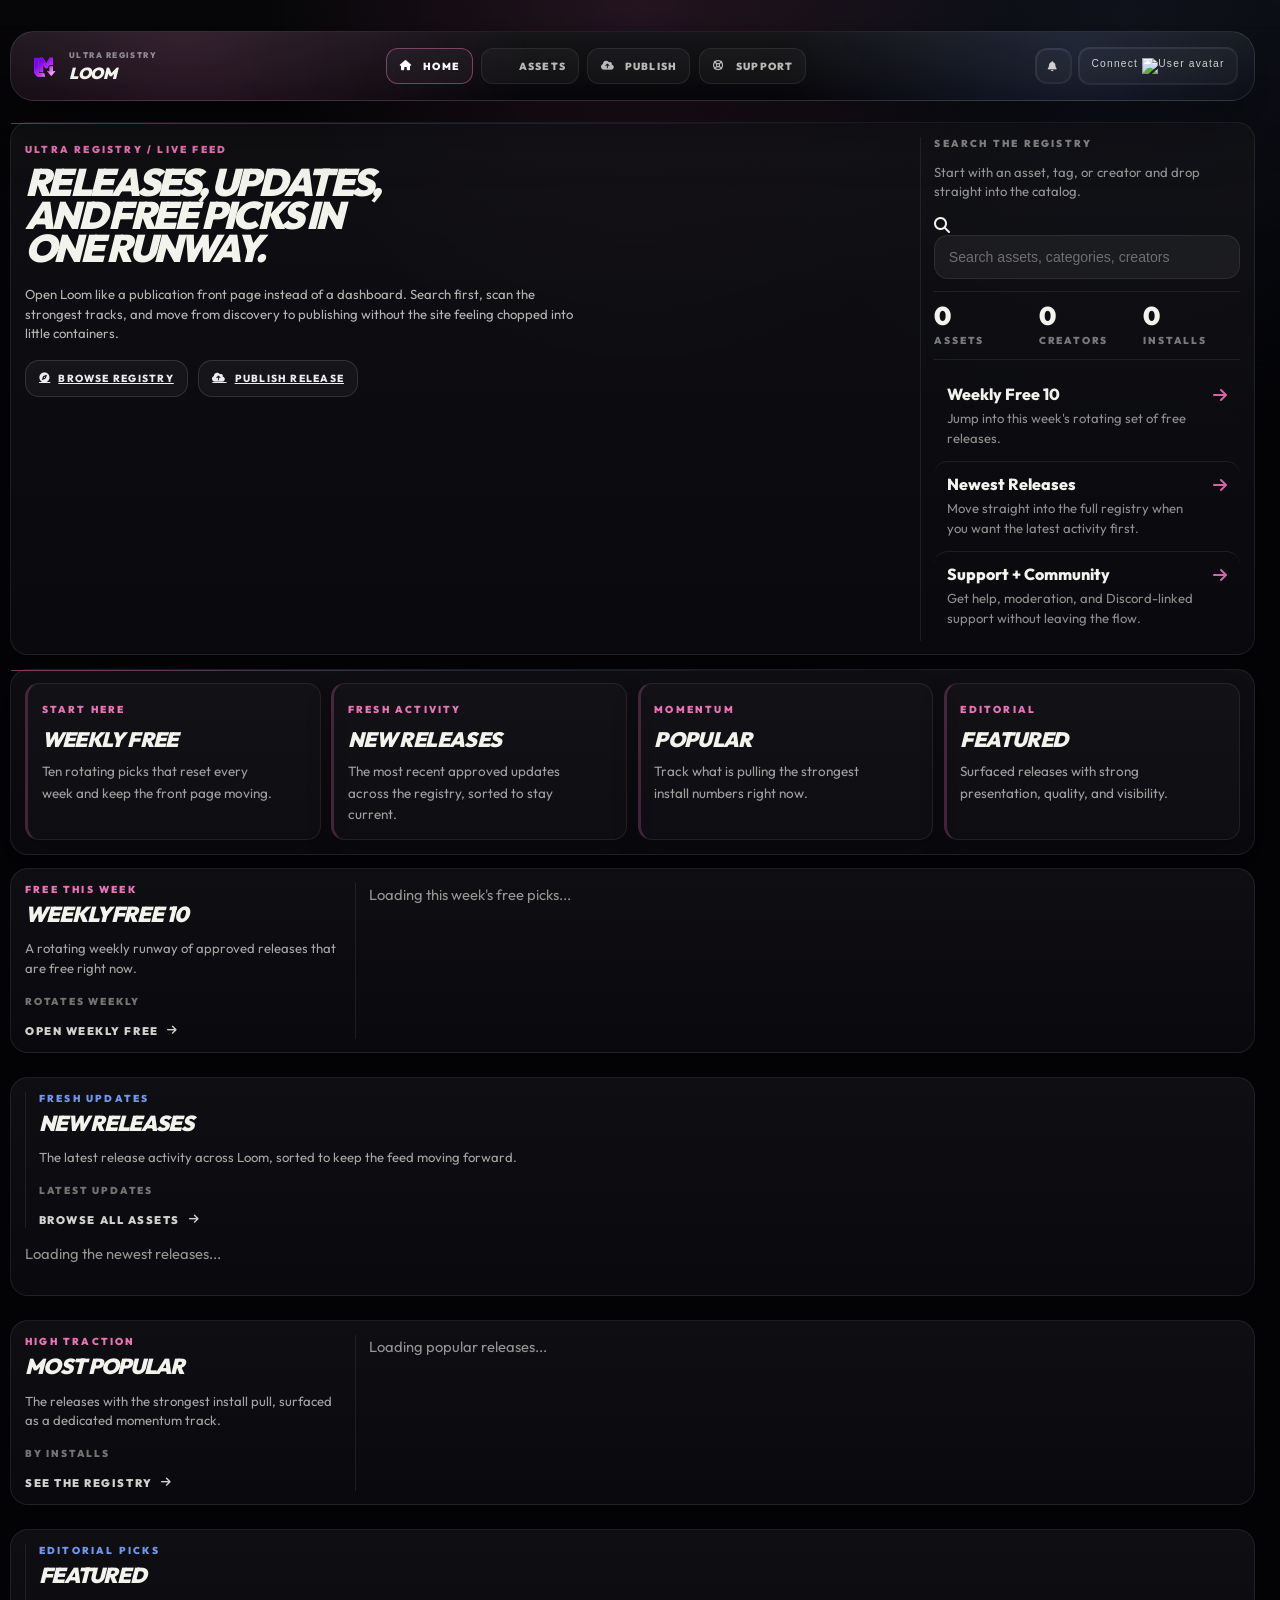
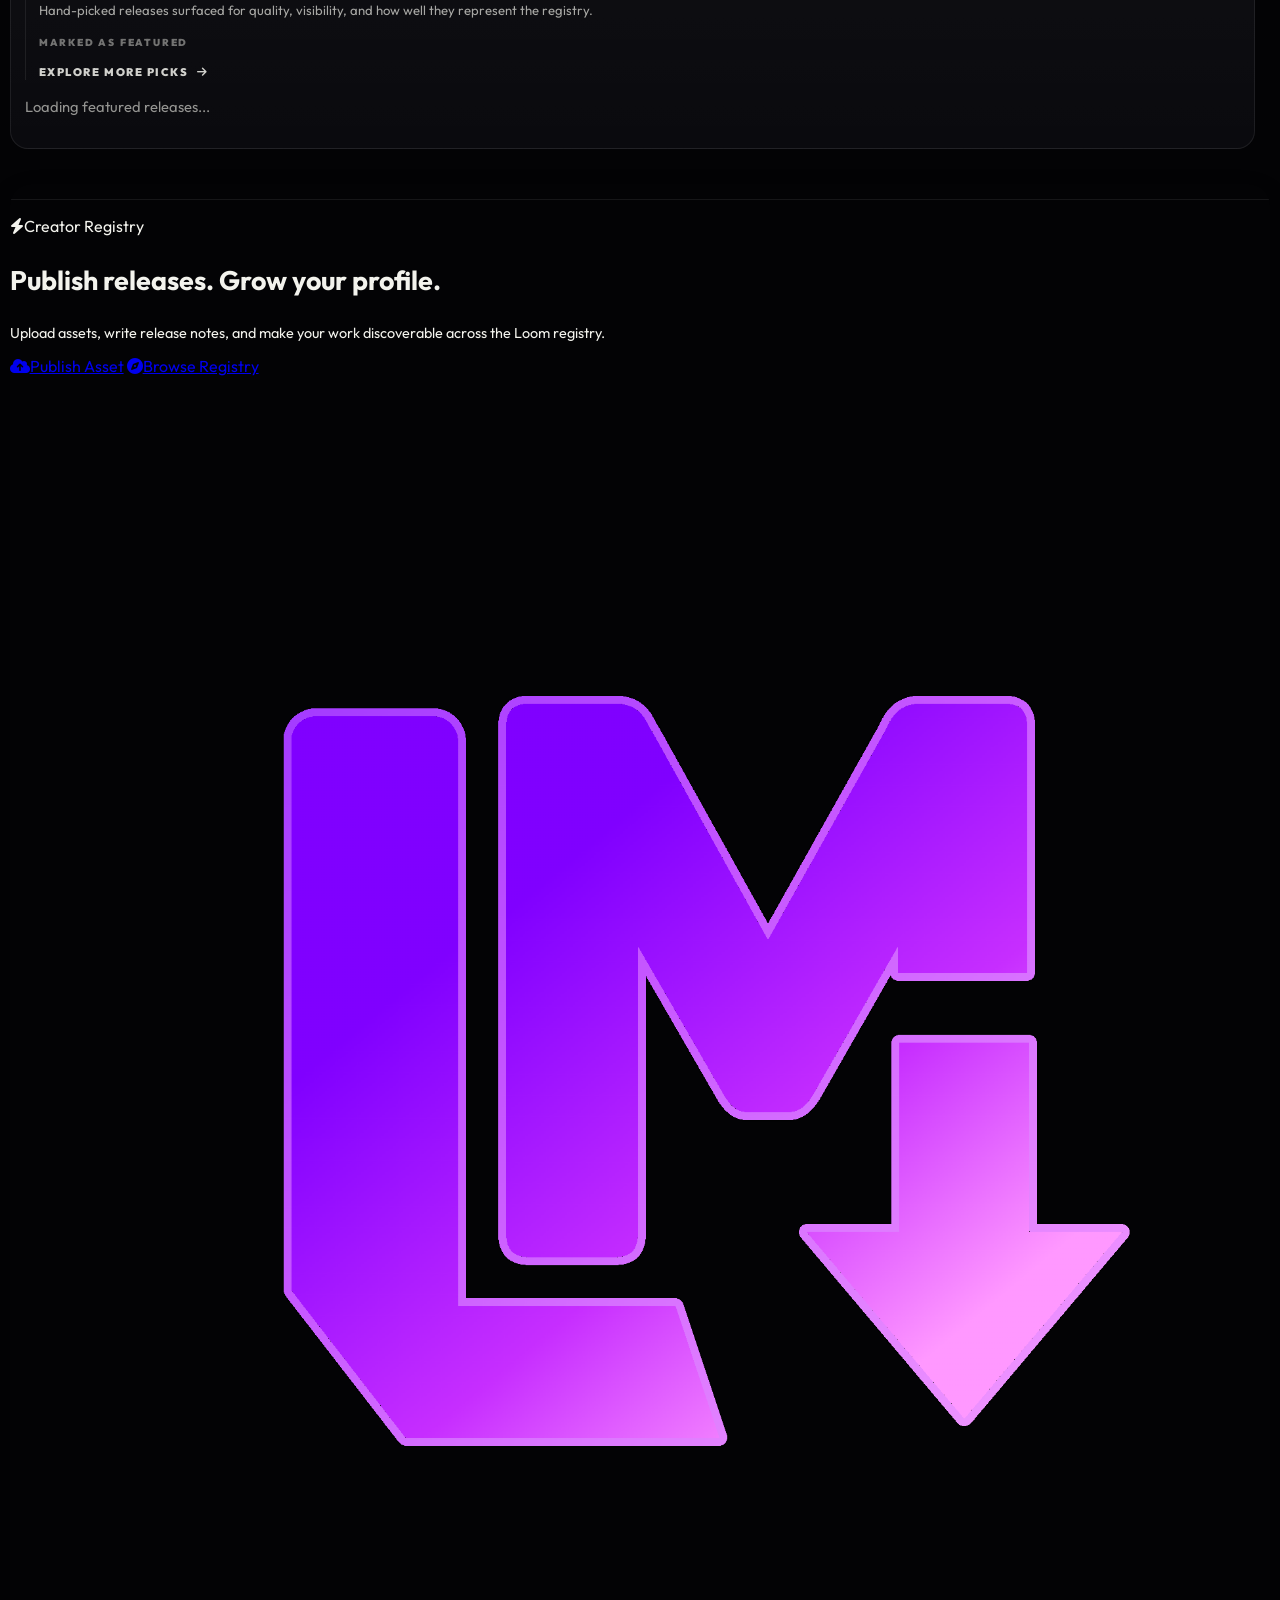
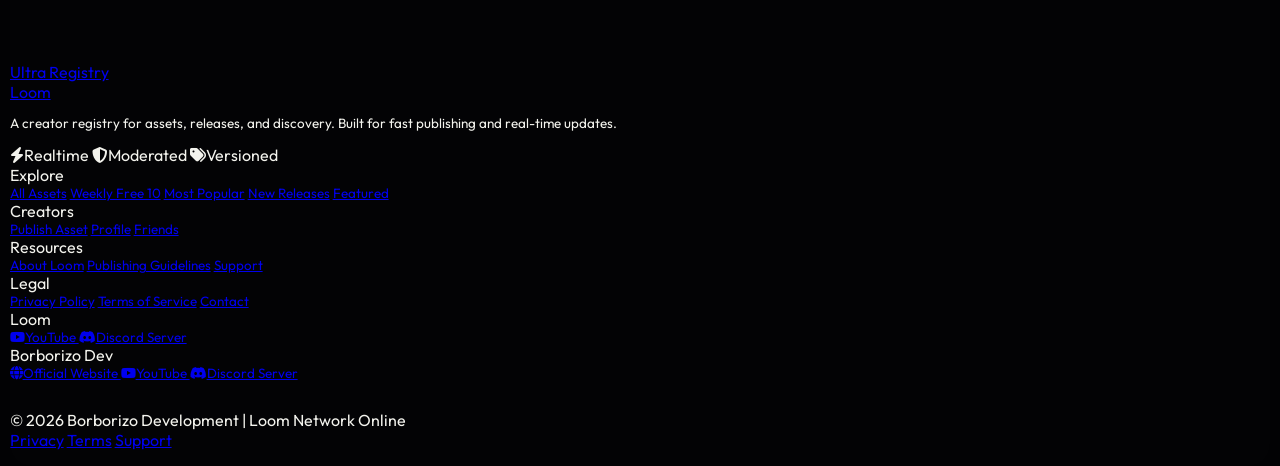
==== commit 06012a59: "Add files via upload" ====
--- a/index.html
+++ b/index.html
@@ -360,15 +360,17 @@
             grid-template-columns: minmax(0, 1fr) auto;
             gap: 1rem 1.5rem;
             align-items: center;
-            padding: 1.2rem 0;
+            padding: 1rem 1.1rem;
             color: inherit;
             text-decoration: none;
             border-top: 1px solid rgba(255, 255, 255, 0.08);
-            background: transparent;
+            border-radius: 24px;
+            background: rgba(255, 255, 255, 0.02);
         }
 
         .asset-card:hover {
-            transform: translateX(6px);
+            transform: translateX(4px);
+            background: rgba(255, 255, 255, 0.04);
         }
 
         .asset-card:hover .asset-card-art {
@@ -413,7 +415,7 @@
 
         .asset-card-copy {
             display: grid;
-            gap: 0.7rem;
+            gap: 0.62rem;
         }
 
         .asset-card-overline {
@@ -451,8 +453,8 @@
             margin: 0;
             max-width: 62ch;
             color: rgba(248, 248, 242, 0.68);
-            font-size: 0.94rem;
-            line-height: 1.68;
+            font-size: 0.9rem;
+            line-height: 1.58;
         }
 
         .asset-card-pills {
@@ -461,49 +463,46 @@
             gap: 0.45rem;
         }
 
-        .asset-card-side {
-            display: grid;
-            gap: 0.9rem;
-            min-width: 190px;
-            justify-items: end;
-            text-align: right;
-        }
-
-        .asset-card-creator {
+        .asset-card-meta {
+            display: flex;
+            flex-wrap: wrap;
+            gap: 0.55rem 0.85rem;
+            align-items: center;
+        }
+
+        .asset-card-meta-item {
             display: inline-flex;
             align-items: center;
-            gap: 0.65rem;
+            gap: 0.45rem;
             min-width: 0;
-            color: rgba(248, 248, 242, 0.72);
-            font-size: 0.82rem;
+            color: rgba(248, 248, 242, 0.6);
+            font-size: 0.76rem;
             font-weight: 700;
         }
 
-        .asset-card-creator img {
-            width: 30px;
-            height: 30px;
+        .asset-card-meta-item img {
+            width: 26px;
+            height: 26px;
             border-radius: 999px;
             border: 1px solid rgba(255, 255, 255, 0.1);
             object-fit: cover;
         }
 
-        .asset-card-creator span {
-            max-width: 132px;
-            overflow: hidden;
-            text-overflow: ellipsis;
-            white-space: nowrap;
-        }
-
-        .asset-card-stats strong {
-            display: block;
-            font-size: 0.84rem;
-            font-weight: 800;
-        }
-
-        .asset-card-stats span {
-            display: block;
-            margin-top: 0.22rem;
-            color: rgba(248, 248, 242, 0.44);
+        .asset-card-side {
+            display: flex;
+            align-items: center;
+            justify-content: flex-end;
+        }
+
+        .asset-card-open {
+            display: inline-flex;
+            align-items: center;
+            gap: 0.45rem;
+            padding: 0.72rem 0.88rem;
+            border-radius: 999px;
+            border: 1px solid rgba(255, 255, 255, 0.12);
+            background: rgba(0, 0, 0, 0.18);
+            color: rgba(248, 248, 242, 0.82);
             font-size: 10px;
             font-weight: 900;
             letter-spacing: 0.14em;
@@ -590,8 +589,7 @@
 
             .asset-card-side {
                 min-width: 0;
-                justify-items: start;
-                text-align: left;
+                justify-content: flex-start;
             }
         }
 
@@ -1537,7 +1535,7 @@
                     <p class="home-search-dock-copy">Start with an asset, tag, or creator and drop straight into the catalog.</p>
                     <div class="relative">
                         <i class="fas fa-search absolute left-4 top-1/2 -translate-y-1/2 text-gray-500 text-xs"></i>
-                        <input id="search-input" class="field pl-10" placeholder="Search assets, tags, creators">
+                        <input id="search-input" class="field pl-10" placeholder="Search assets, categories, creators">
                     </div>
                 </div>
 
@@ -1770,10 +1768,10 @@
     </footer>
 
     <script type="module">
-        import { initializeApp } from "https://www.gstatic.com/firebasejs/10.8.0/firebase-app.js";
+        import { canAccessReviewQueue, isBanned, validateCleanTextGroup } from "./loom-access.js";
+        import { auth, db } from "./firebase-config.js";
         import {
             createUserWithEmailAndPassword,
-            getAuth,
             onAuthStateChanged,
             signInWithEmailAndPassword,
             signOut
@@ -1782,7 +1780,6 @@
             collection,
             deleteField,
             doc,
-            getFirestore,
             getDoc,
             getDocs,
             limit,
@@ -1793,19 +1790,6 @@
             updateDoc,
             where
         } from "https://www.gstatic.com/firebasejs/10.8.0/firebase-firestore.js";
-
-        const firebaseConfig = {
-            apiKey: "AIzaSyClmE36o3vkujTdpSS84gBf-0DQIVlWrPQ",
-            authDomain: "loom-ef2c8.firebaseapp.com",
-            projectId: "loom-ef2c8",
-            storageBucket: "loom-ef2c8.firebasestorage.app",
-            messagingSenderId: "774949013487",
-            appId: "1:774949013487:web:cf464b6b9db7d93cd7981a"
-        };
-
-        const app = initializeApp(firebaseConfig);
-        const auth = getAuth(app);
-        const db = getFirestore(app);
 
         const guestAvatar = "https://api.dicebear.com/7.x/identicon/svg?seed=guest";
         const guestBanner = "";
@@ -1911,6 +1895,10 @@
             if (value.length < 3) return "Username must be at least 3 characters.";
             if (!/^[a-z0-9._-]{3,24}$/.test(value)) return "Username can only use letters, numbers, . _ -";
             if (isReservedUsername(value)) return "That username is reserved. Please choose another.";
+            const cleanTextError = validateCleanTextGroup([
+                { label: "Username", value, options: { required: true, maxLength: 24 } }
+            ]);
+            if (cleanTextError) return cleanTextError;
             return "";
         }
 
@@ -1918,6 +1906,7 @@
             let base = sanitizeUsername(preferredUsername) || usernameFromEmail(email);
             if (base.length < 3) base = "user";
             if (isReservedUsername(base)) base = "user";
+            if (validateCleanTextGroup([{ label: "Username", value: base, options: { maxLength: 24 } }])) base = "user";
             return base.slice(0, 18);
         }
 
@@ -1935,6 +1924,7 @@
         }
 
         const WEBSITE_ROLE_DEFINITIONS = [
+            { key: "ceo", label: "CEO", badgeClass: "chip border-red-500/45 text-red-100" },
             { key: "marketplace_manager", label: "Marketplace Manager", badgeClass: "chip border-fuchsia-500/35 text-fuchsia-200" },
             { key: "asset_verifier", label: "Asset Verifier", badgeClass: "chip border-emerald-500/35 text-emerald-200" },
             { key: "moderator", label: "Moderator", badgeClass: "chip border-rose-500/35 text-rose-200" },
@@ -1951,6 +1941,9 @@
                 .replace(/[\s-]+/g, "_");
             const compact = normalized.replace(/[^a-z0-9_]/g, "");
             const aliases = {
+                ceo: "ceo",
+                chiefexecutiveofficer: "ceo",
+                chief_executive_officer: "ceo",
                 marketplacemanager: "marketplace_manager",
                 marketplace_manager: "marketplace_manager",
                 assetverifier: "asset_verifier",
@@ -2268,7 +2261,7 @@
             const accountMode = normalizeAccountMode(
                 raw.accountMode,
                 raw.role,
-                Boolean(raw.isKnownCreator || raw.isFeaturedCreator || raw.canCurate)
+                Boolean(raw.isKnownCreator || raw.isFeaturedCreator || siteRoles.includes("verified_creator"))
             );
             return {
                 id,
@@ -2291,7 +2284,10 @@
                     : [],
                 isKnownCreator: Boolean(raw.isKnownCreator),
                 isFeaturedCreator: Boolean(raw.isFeaturedCreator),
-                canCurate: Boolean(raw.canCurate),
+                accountStatus: String(raw.accountStatus || "active").toLowerCase() === "banned" ? "banned" : "active",
+                banReason: typeof raw.banReason === "string" ? raw.banReason : "",
+                bannedAt: raw.bannedAt || null,
+                bannedBy: typeof raw.bannedBy === "string" ? raw.bannedBy : "",
                 followers: Number.isFinite(raw.followers) ? raw.followers : Number(raw.followers || 0),
                 following: Number.isFinite(raw.following) ? raw.following : Number(raw.following || 0),
                 linkedAccounts: normalizePrivateAccount().linkedAccounts,
@@ -2348,19 +2344,20 @@
                                 </div>
                                 <h3 class="asset-card-title">${escapeHtml(asset.name)}</h3>
                             </div>
+                            <div class="asset-card-meta">
+                                <span class="asset-card-meta-item">
+                                    <img src="${escapeHtml(creatorAvatar)}" data-media-id="${escapeHtml(creatorAvatarMediaId)}" alt="Creator avatar">
+                                    <span>${escapeHtml(creator)}</span>
+                                </span>
+                                <span class="asset-card-meta-item"><i class="fas fa-download text-white/35"></i><span>${Number(asset.downloads || 0).toLocaleString()} installs</span></span>
+                                <span class="asset-card-meta-item"><i class="fas fa-clock text-white/35"></i><span>${escapeHtml(formatShortDate(asset.updatedMs || asset.createdMs))}</span></span>
+                            </div>
                             <p class="asset-card-description">${escapeHtml(cardDescription)}</p>
                             <div class="asset-card-pills">${pills || `<span class="chip border-white/15 text-gray-400">Community</span>`}</div>
                         </div>
                     </div>
                     <div class="asset-card-side">
-                        <div class="asset-card-creator">
-                            <img src="${escapeHtml(creatorAvatar)}" data-media-id="${escapeHtml(creatorAvatarMediaId)}" alt="Creator avatar">
-                            <span>${escapeHtml(creator)}</span>
-                        </div>
-                        <div class="asset-card-stats">
-                            <strong>${Number(asset.downloads || 0).toLocaleString()} installs</strong>
-                            <span>${escapeHtml(formatShortDate(asset.updatedMs || asset.createdMs))}</span>
-                        </div>
+                        <span class="asset-card-open">Open Asset <i class="fas fa-arrow-right"></i></span>
                     </div>
                 </a>
             `;
@@ -2373,6 +2370,17 @@
                 assetCount: owned.length,
                 installCount: installs
             };
+        }
+
+        function visibleUsers() {
+            return users.filter((user) => !isBanned(user));
+        }
+
+        function visibleAssets() {
+            return assets.filter((asset) => {
+                const creator = getUserById(asset.creatorId);
+                return !creator || !isBanned(creator);
+            });
         }
 
         function renderCreatorCard(user) {
@@ -2432,25 +2440,25 @@
 
         function renderMetrics() {
             const creatorIds = new Set();
-            for (const asset of assets) {
+            for (const asset of visibleAssets()) {
                 if (asset.creatorId) {
                     creatorIds.add(asset.creatorId);
                 }
             }
-            for (const user of users) {
+            for (const user of visibleUsers()) {
                 if (user.id) {
                     creatorIds.add(user.id);
                 }
             }
 
-            const installs = assets.reduce((sum, asset) => sum + Number(asset.downloads || 0), 0);
-            metricAssets.innerText = String(assets.length);
+            const installs = visibleAssets().reduce((sum, asset) => sum + Number(asset.downloads || 0), 0);
+            metricAssets.innerText = String(visibleAssets().length);
             metricCreators.innerText = String(creatorIds.size);
             metricDownloads.innerText = installs.toLocaleString();
         }
 
         function rankedCreators() {
-            return [...users]
+            return [...visibleUsers()]
                 .map((user) => {
                     const stats = creatorStats(user.id);
                     return {
@@ -2462,13 +2470,14 @@
         }
 
         function renderCuratedSections() {
-            const weeklyFree = getWeeklyFreeAssets(assets, 10);
+            const catalog = visibleAssets();
+            const weeklyFree = getWeeklyFreeAssets(catalog, 10);
             weeklyFreeAssetIds = new Set(weeklyFree.map((asset) => asset.id));
-            const featured = assets.filter((asset) => asset.featured).slice(0, 6);
-            const popular = [...assets]
+            const featured = catalog.filter((asset) => asset.featured).slice(0, 6);
+            const popular = [...catalog]
                 .sort((a, b) => (b.downloads - a.downloads) || ((b.updatedMs || b.createdMs) - (a.updatedMs || a.createdMs)))
                 .slice(0, 6);
-            const newReleases = [...assets]
+            const newReleases = [...catalog]
                 .sort((a, b) => (b.updatedMs || b.createdMs) - (a.updatedMs || a.createdMs))
                 .slice(0, 6);
 
@@ -2497,10 +2506,10 @@
             }
 
             const matchedCreatorIds = new Set(
-                users.filter((user) => user.searchText.includes(queryText)).map((user) => user.id)
+                visibleUsers().filter((user) => user.searchText.includes(queryText)).map((user) => user.id)
             );
 
-            const scored = assets
+            const scored = visibleAssets()
                 .map((asset) => ({ asset, score: computeSearchScore(asset, queryText, matchedCreatorIds) }))
                 .filter((entry) => entry.score > 0)
                 .sort((a, b) => b.score - a.score || b.asset.downloads - a.asset.downloads)
@@ -2570,12 +2579,15 @@
                 ? normalizePrivateAccount(activePrivateAccount || {}).linkedAccounts.discord
                 : normalizeDiscordAccount();
             const hasDiscord = Boolean(discord.handle || discord.url);
+            const banned = isBanned(normalized);
             const modeText = accountModeLabel(mode);
             const guestState = !activeUser;
 
             if (menuAccountModePill) {
-                menuAccountModePill.innerText = guestState ? "Guest Account" : modeText;
-                menuAccountModePill.className = !guestState && mode === "creator"
+                menuAccountModePill.innerText = guestState ? "Guest Account" : banned ? "Banned Account" : modeText;
+                menuAccountModePill.className = banned
+                    ? "chip border-red-500/35 text-red-200"
+                    : !guestState && mode === "creator"
                     ? "chip border-pink-500/30 text-pink-300"
                     : "chip border-white/15 text-white/80";
             }
@@ -2587,15 +2599,19 @@
             }
             if (menuAccountCopy) {
                 menuAccountCopy.innerText = activeUser
-                    ? `${accountModeDescription(mode)} ${hasDiscord ? "Discord is already linked on this account." : "Add your Discord details in account settings when you are ready."}`
+                    ? banned
+                        ? (normalized?.banReason ? `This account is banned: ${normalized.banReason}` : "This account is currently banned from using creator tools.")
+                        : `${accountModeDescription(mode)} ${hasDiscord ? "Discord is already linked on this account." : "Add your Discord details in account settings when you are ready."}`
                     : "Sign in to save your Discord handle and switch between consumer and creator mode.";
             }
             if (menuAccountToggle) {
                 if (!activeUser) {
                     menuAccountToggle.innerHTML = `<i class="fas fa-right-to-bracket text-pink-400"></i><span>Sign In To Start</span>`;
                 } else {
-                    const toggleText = mode === "creator" ? "Switch To Consumer" : "Switch To Creator";
-                    const toggleIcon = mode === "creator"
+                    const toggleText = banned ? "Account Restricted" : mode === "creator" ? "Switch To Consumer" : "Switch To Creator";
+                    const toggleIcon = banned
+                        ? "fas fa-ban text-red-300"
+                        : mode === "creator"
                         ? "fas fa-arrow-rotate-left text-blue-300"
                         : "fas fa-wand-magic-sparkles text-pink-400";
                     menuAccountToggle.innerHTML = `<i class="${toggleIcon}"></i><span>${toggleText}</span>`;
@@ -2714,7 +2730,7 @@
             await applyAvatarImage(navAvatar, profile, user.uid);
             await applyAvatarImage(menuAvatar, profile, user.uid);
             await applyMenuBanner(profile);
-            reviewLink.classList.toggle("hidden", !profile?.canCurate);
+            reviewLink.classList.toggle("hidden", isBanned(profile) || !canAccessReviewQueue(profile));
             logoutBtn.classList.remove("hidden");
             renderAccountMenu(profile);
         }
@@ -2722,6 +2738,10 @@
         async function updateUserAccountMode(nextModeInput = "") {
             if (!activeUser) {
                 openAuthModal("signin");
+                return;
+            }
+            if (isBanned(activeProfile)) {
+                alert(activeProfile?.banReason ? `This account is banned: ${activeProfile.banReason}` : "This account is banned from switching modes.");
                 return;
             }
             const nextMode = nextModeInput === "creator" ? "creator" : "consumer";
@@ -2849,7 +2869,10 @@
                     siteRoles: [],
                     isKnownCreator: false,
                     isFeaturedCreator: false,
-                    canCurate: false,
+                    accountStatus: "active",
+                    banReason: "",
+                    bannedAt: null,
+                    bannedBy: "",
                     createdAt: serverTimestamp(),
                     updatedAt: serverTimestamp()
                 };
@@ -2876,7 +2899,10 @@
             if (!Array.isArray(raw.siteRoles)) patch.siteRoles = normalized.siteRoles;
             if (typeof raw.isKnownCreator !== "boolean") patch.isKnownCreator = false;
             if (typeof raw.isFeaturedCreator !== "boolean") patch.isFeaturedCreator = false;
-            if (typeof raw.canCurate !== "boolean") patch.canCurate = false;
+            if (typeof raw.accountStatus !== "string") patch.accountStatus = "active";
+            if (typeof raw.banReason !== "string") patch.banReason = "";
+            if (typeof raw.bannedBy !== "string") patch.bannedBy = "";
+            if (!("bannedAt" in raw)) patch.bannedAt = null;
             let publicProfile = normalized;
             if (Object.keys(patch).length) {
                 patch.updatedAt = serverTimestamp();
